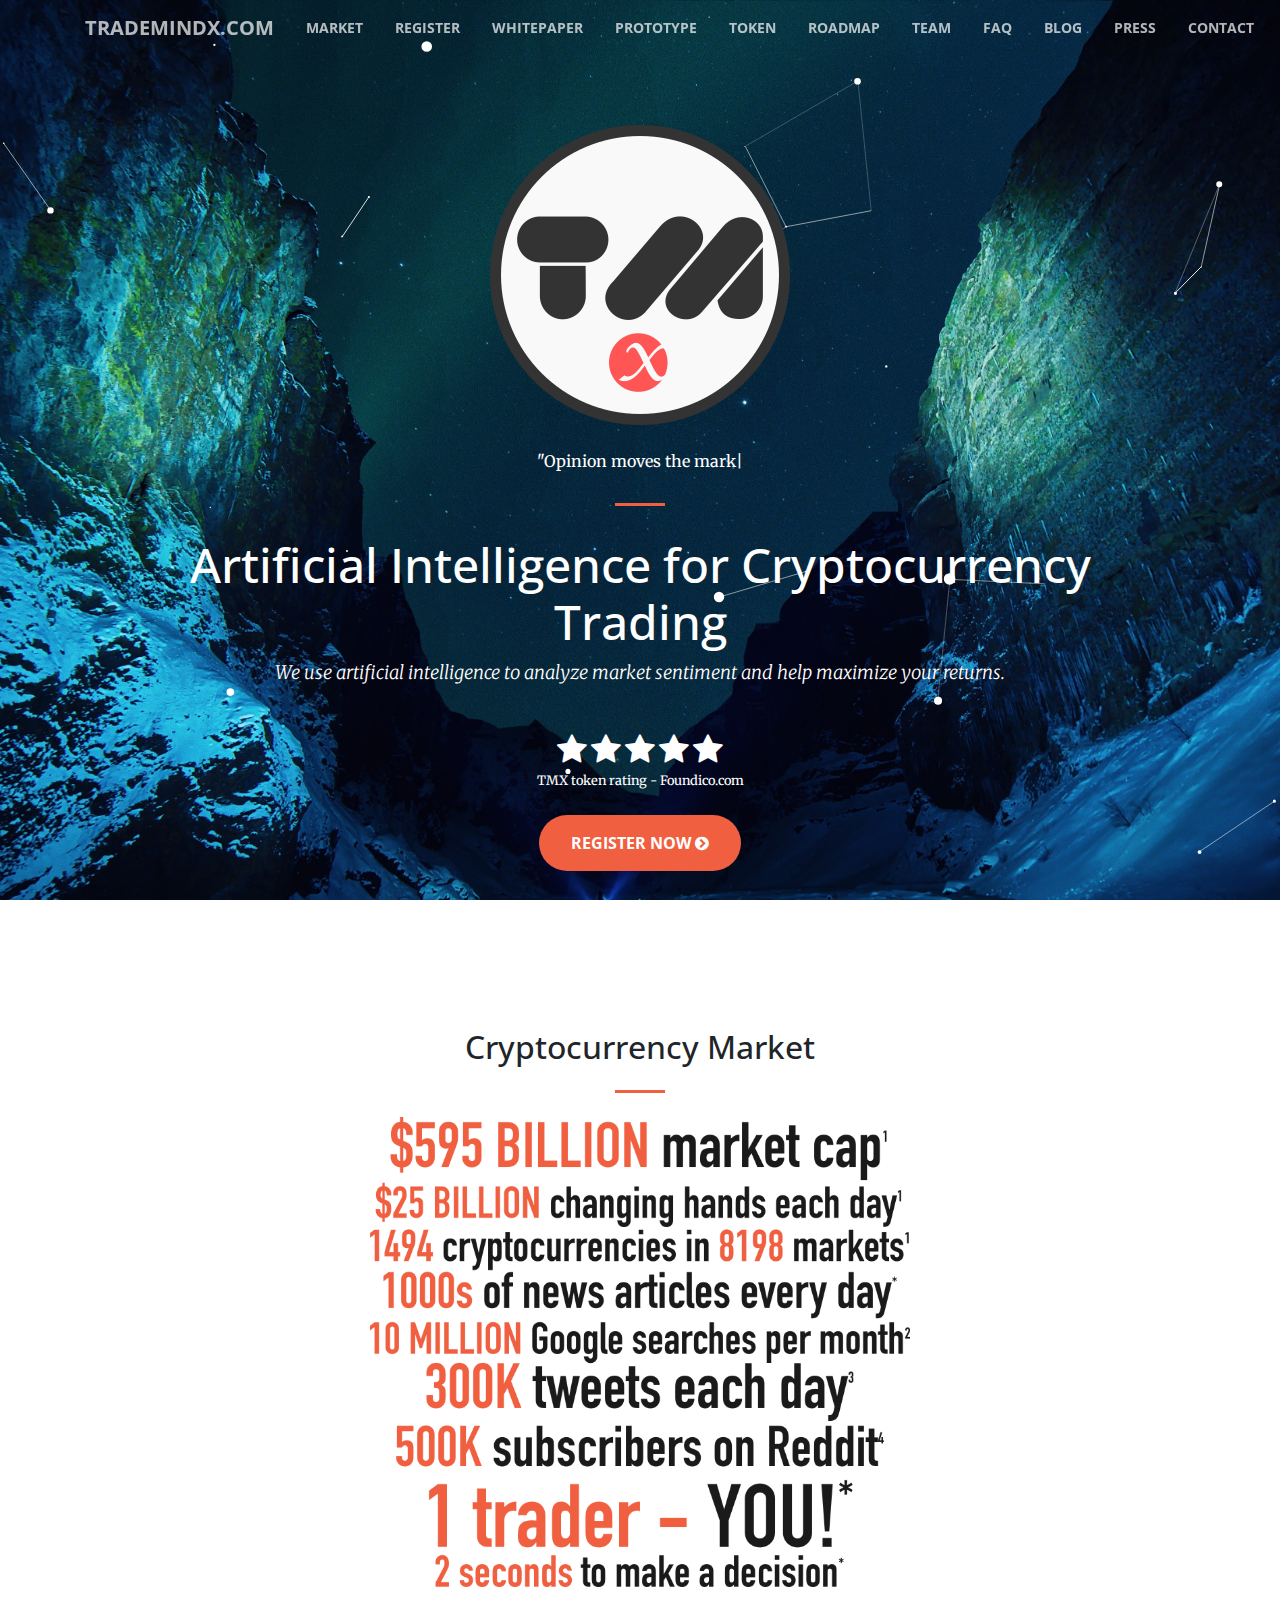
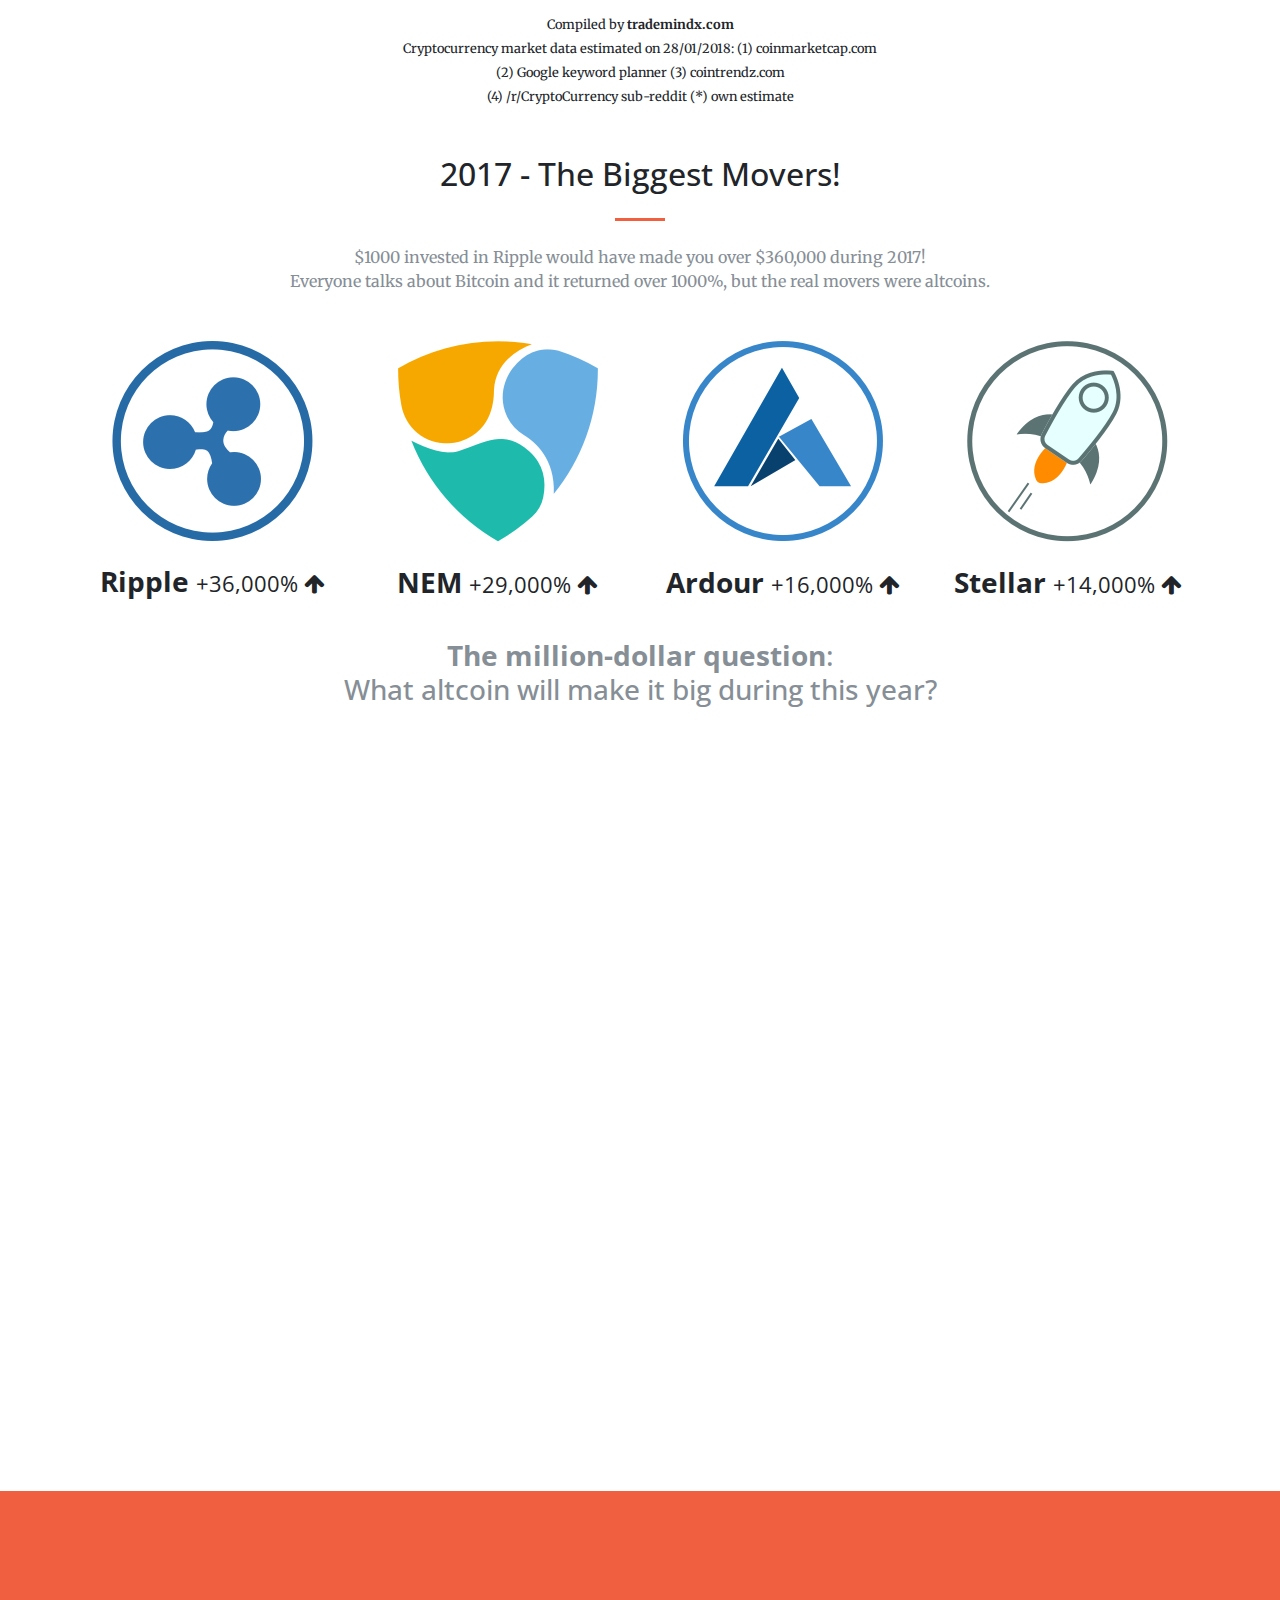
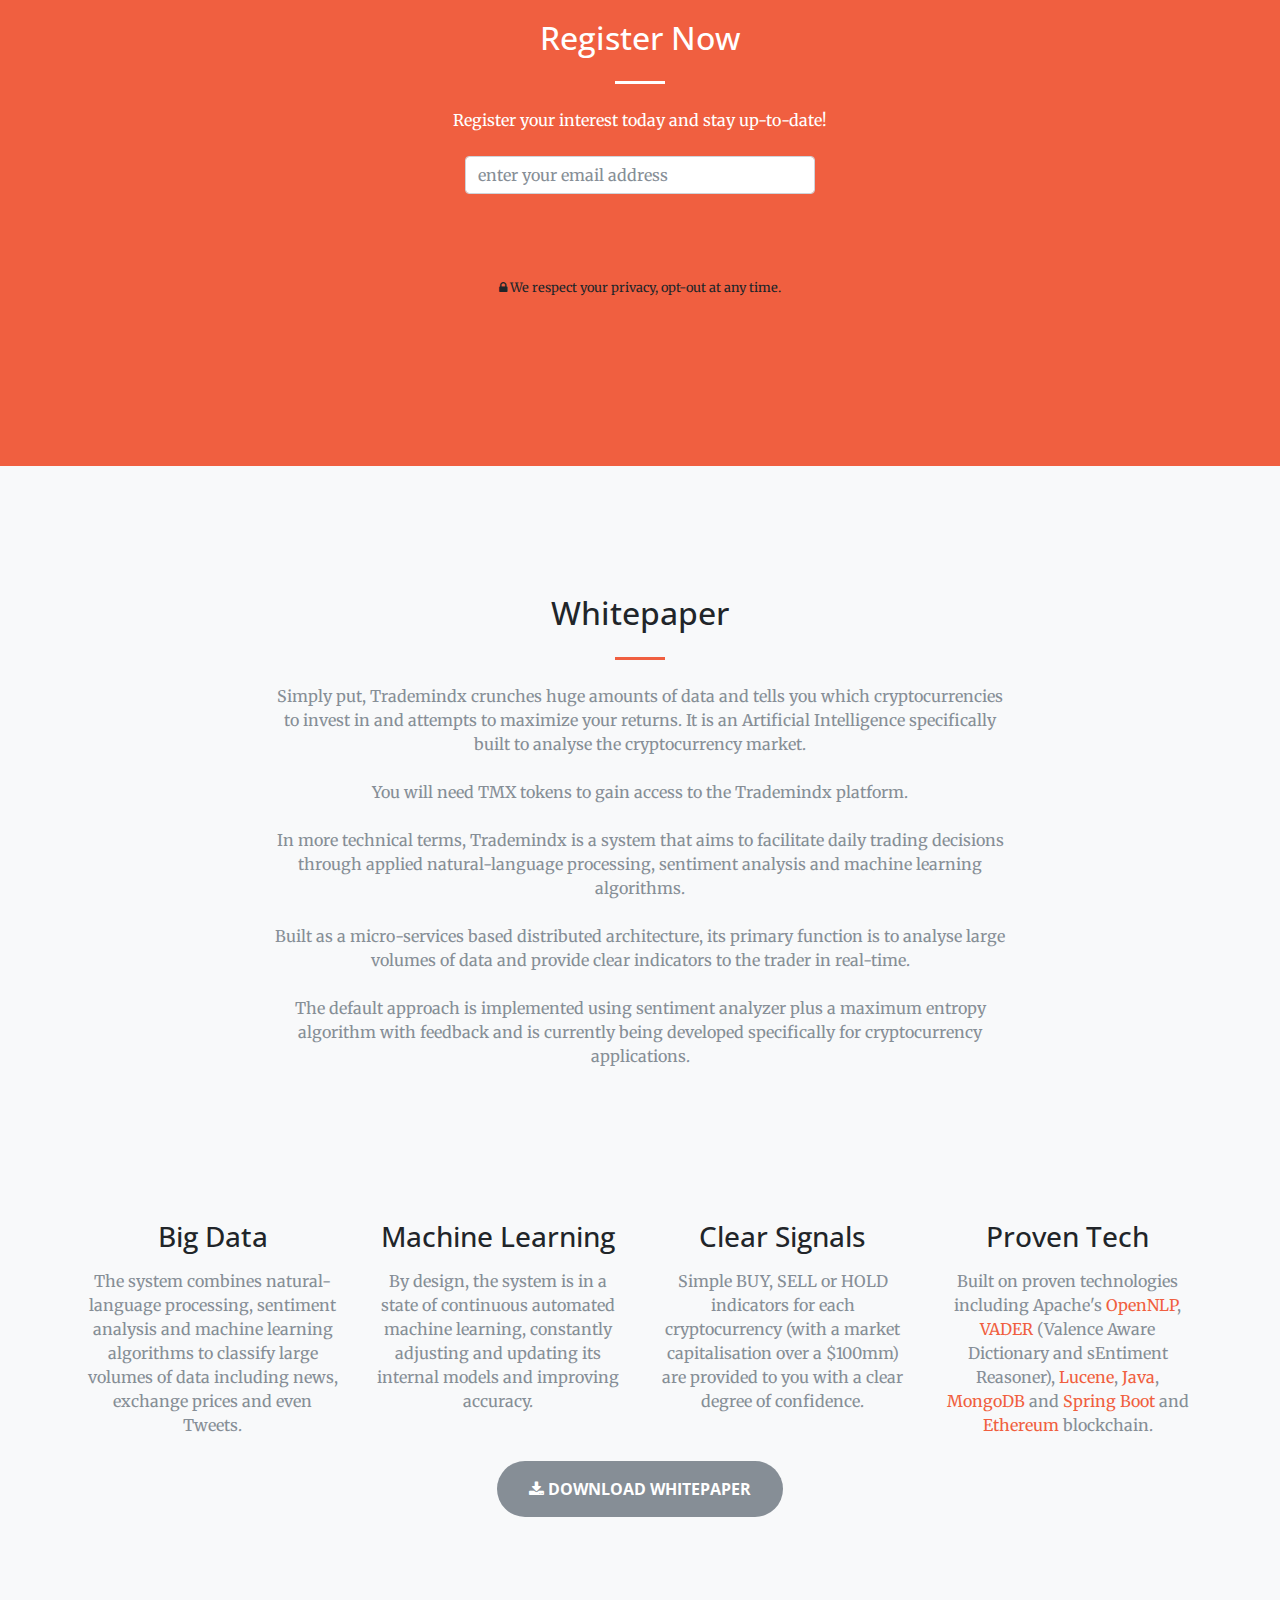
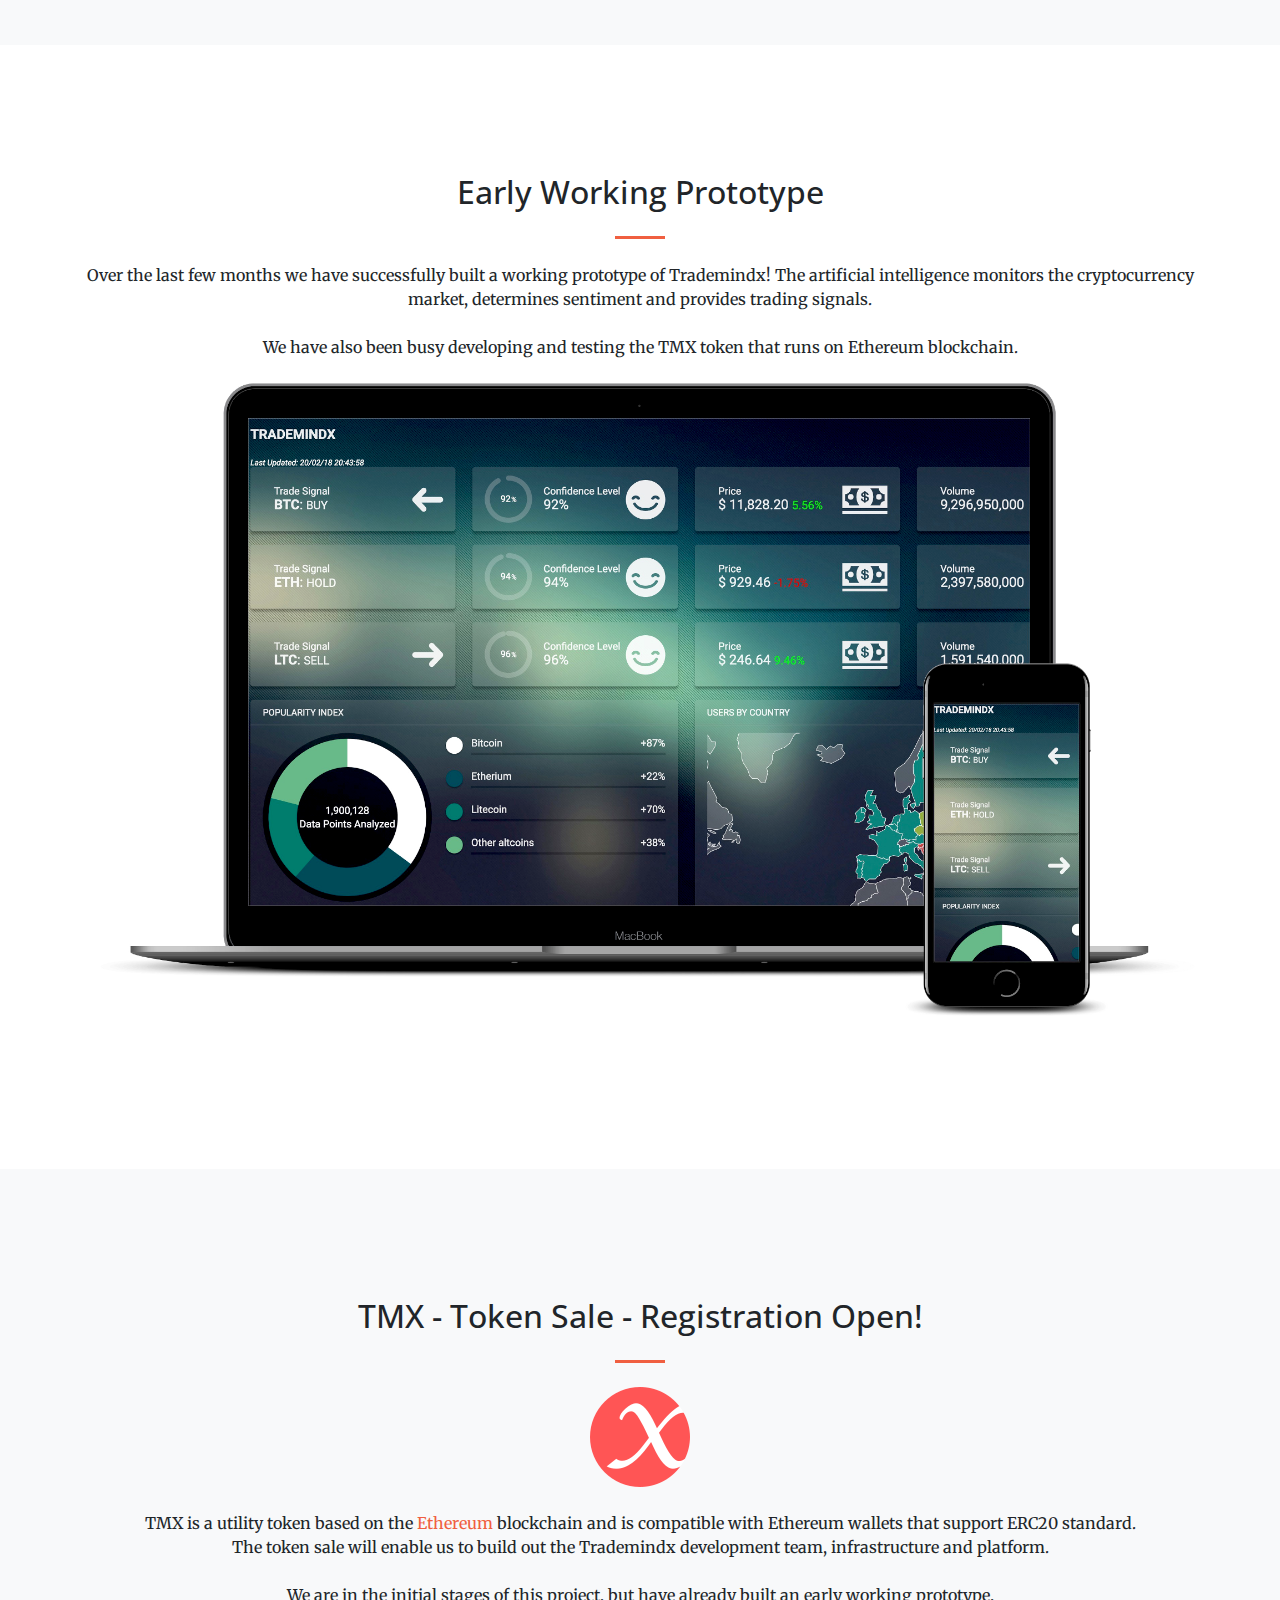
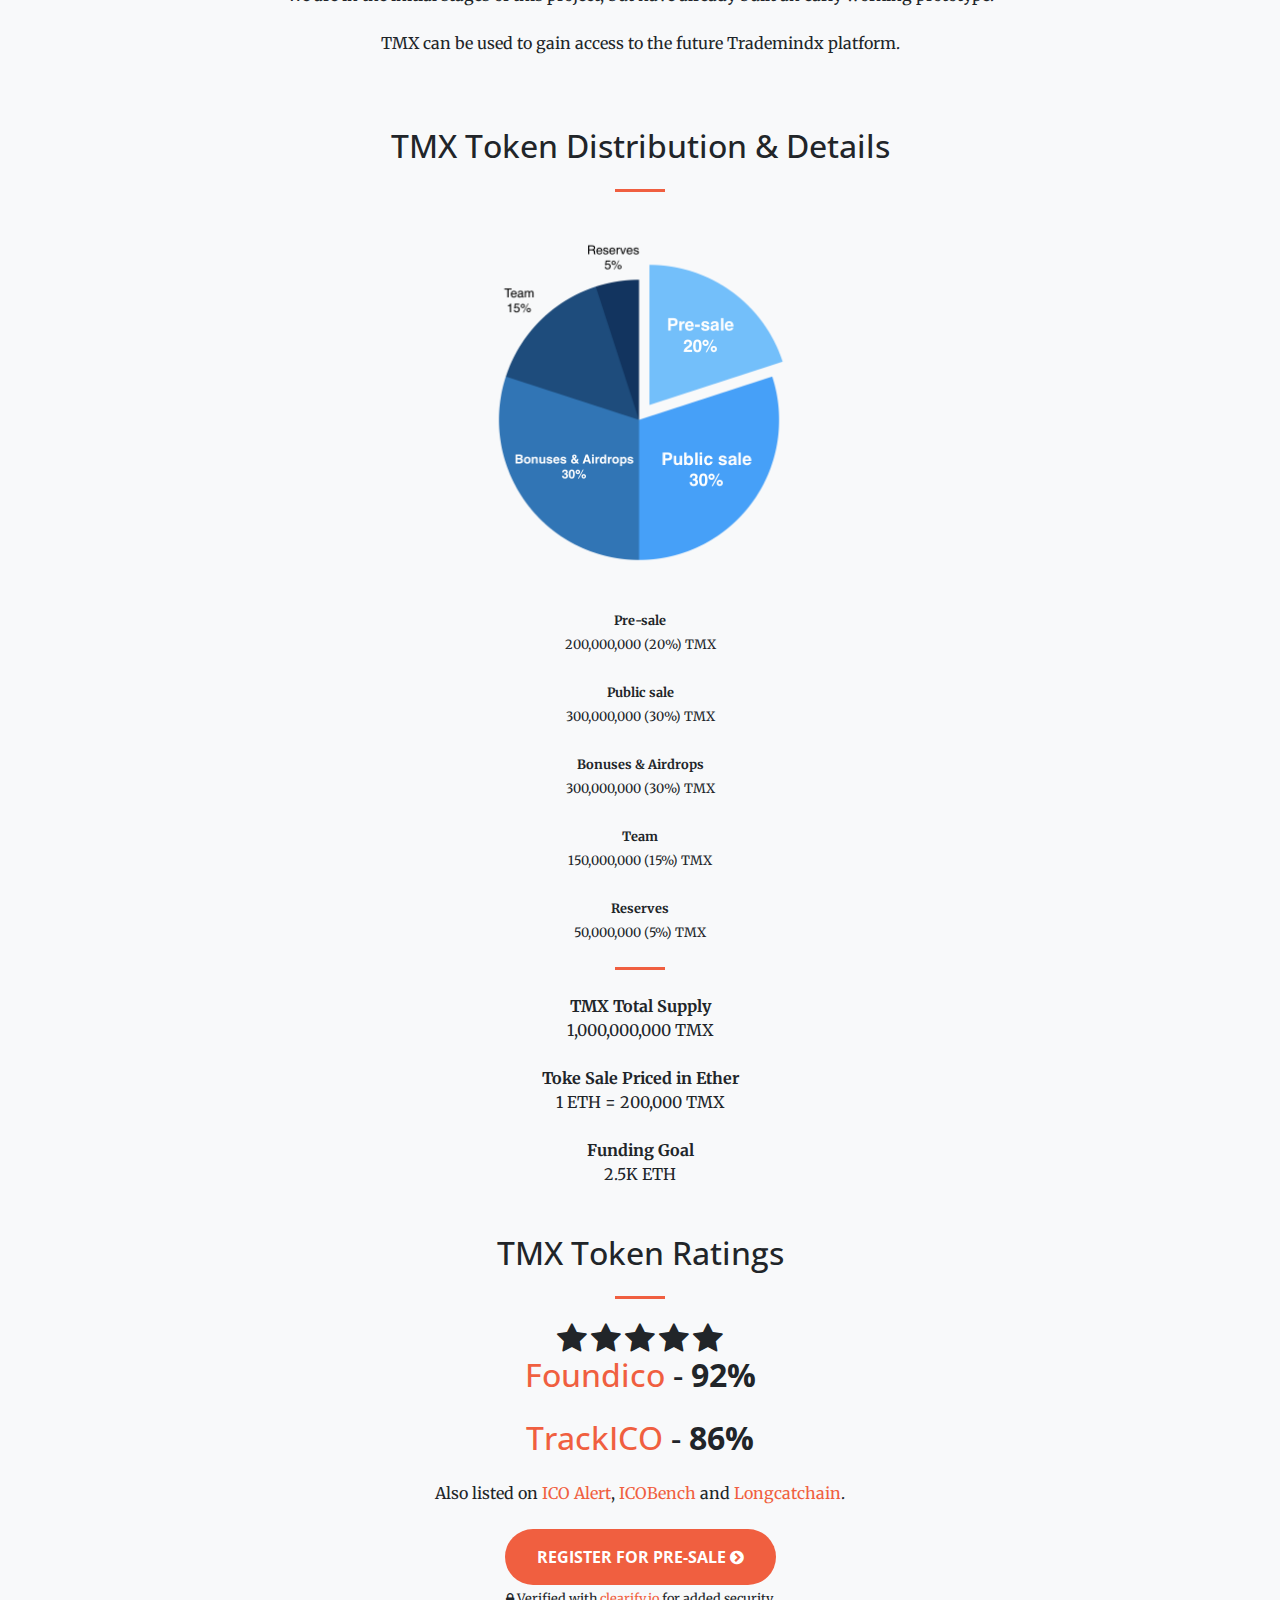
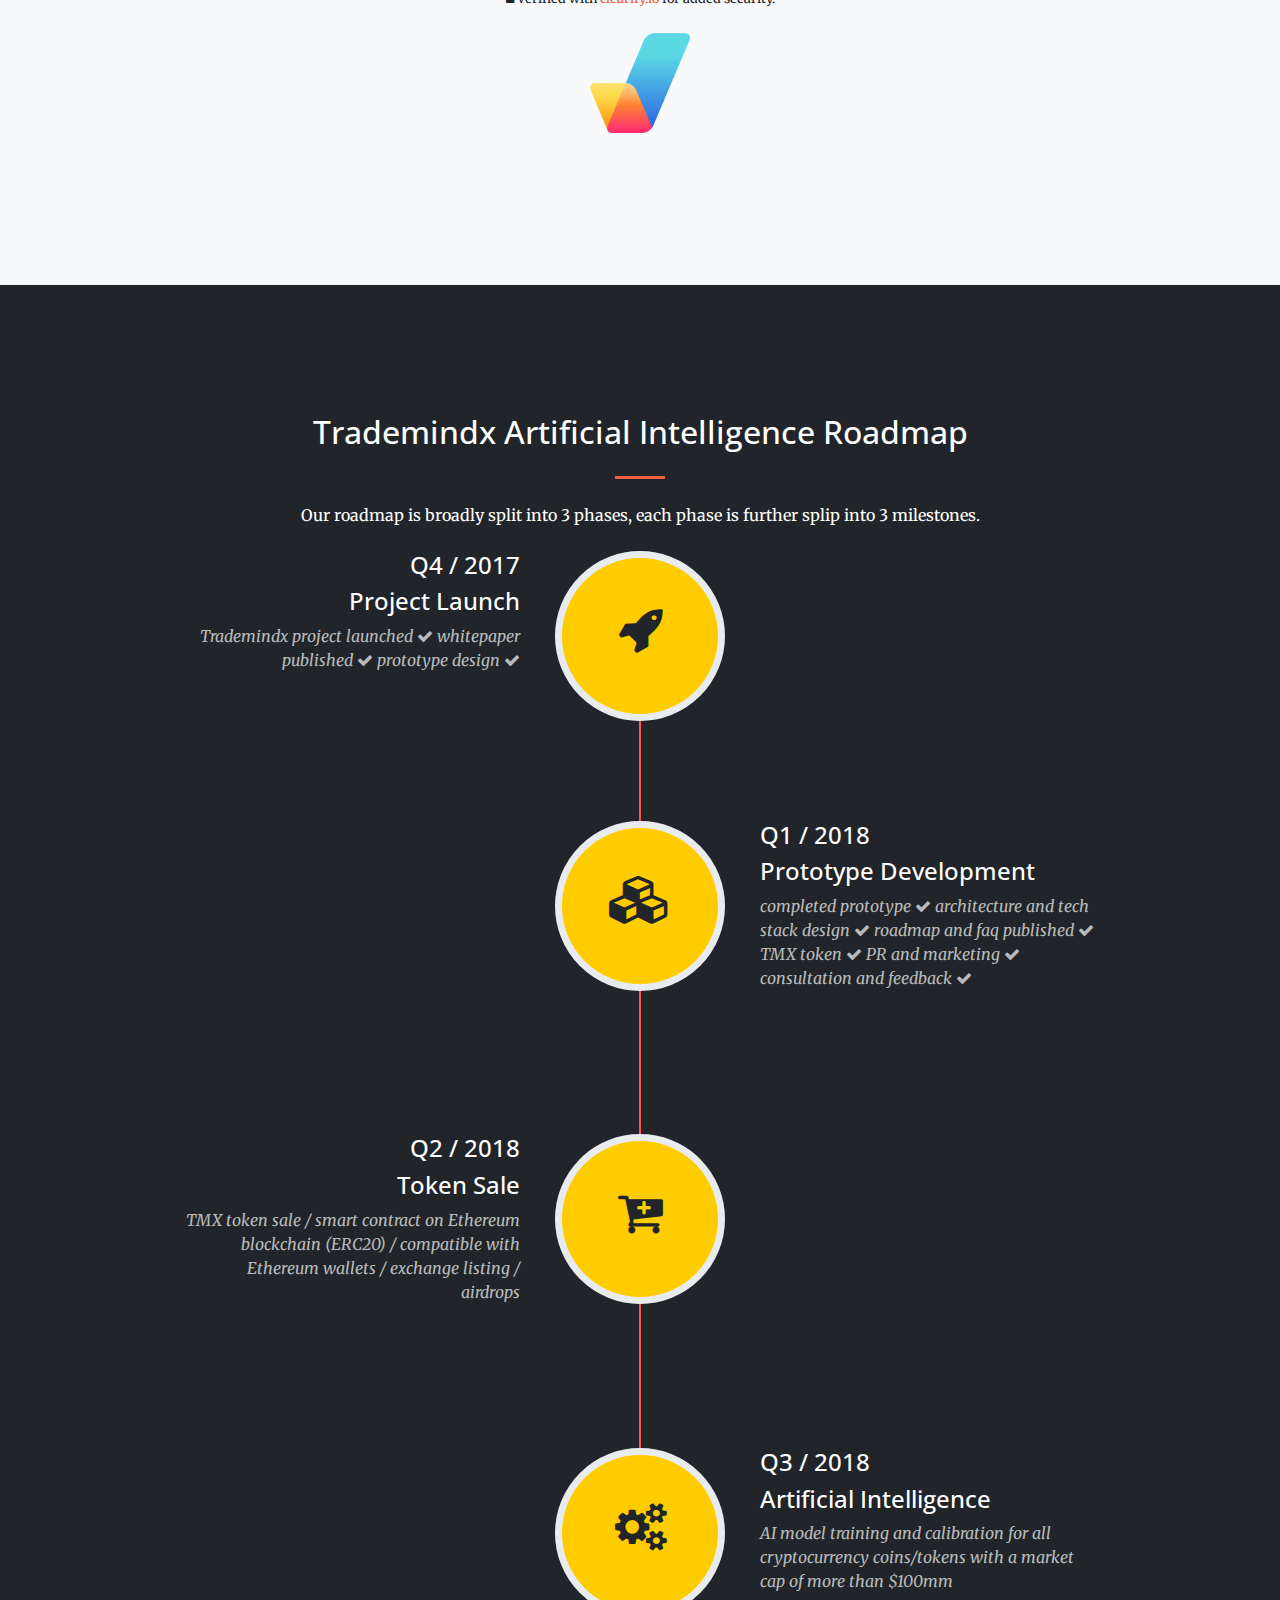
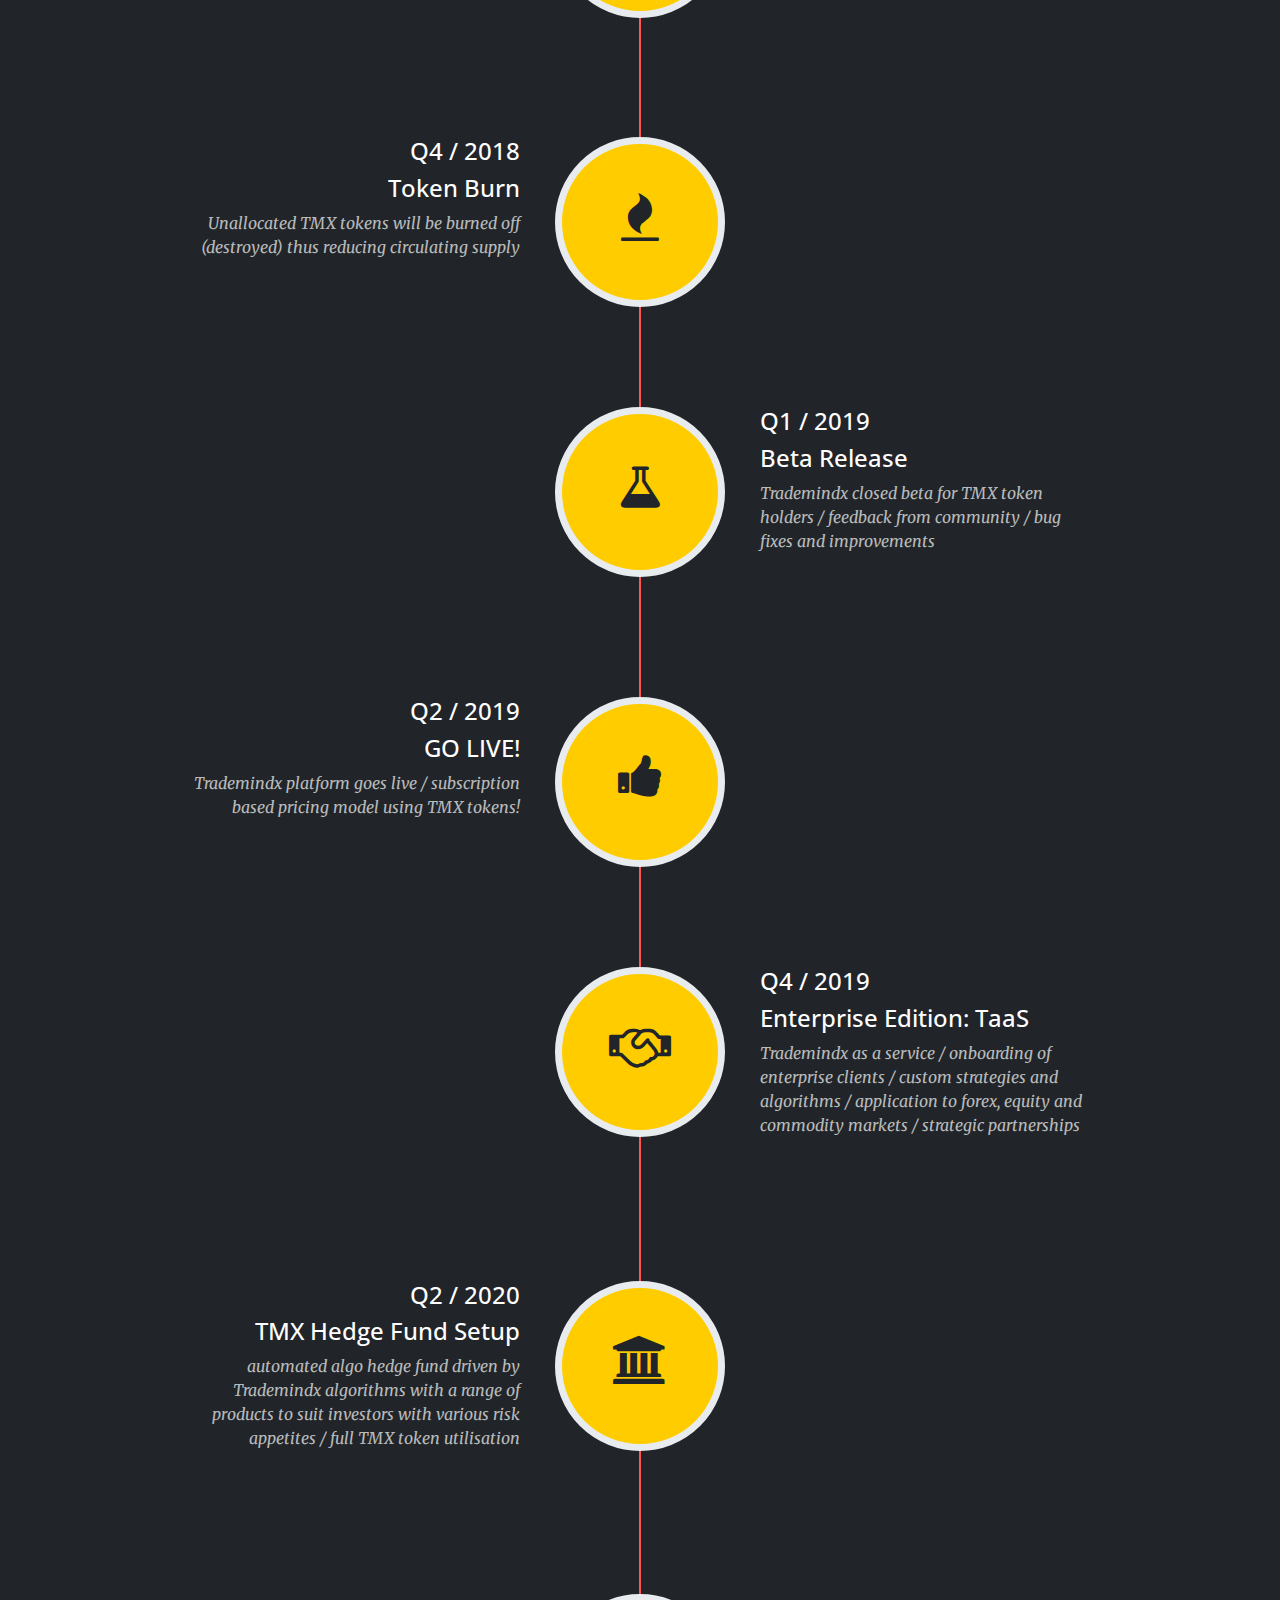
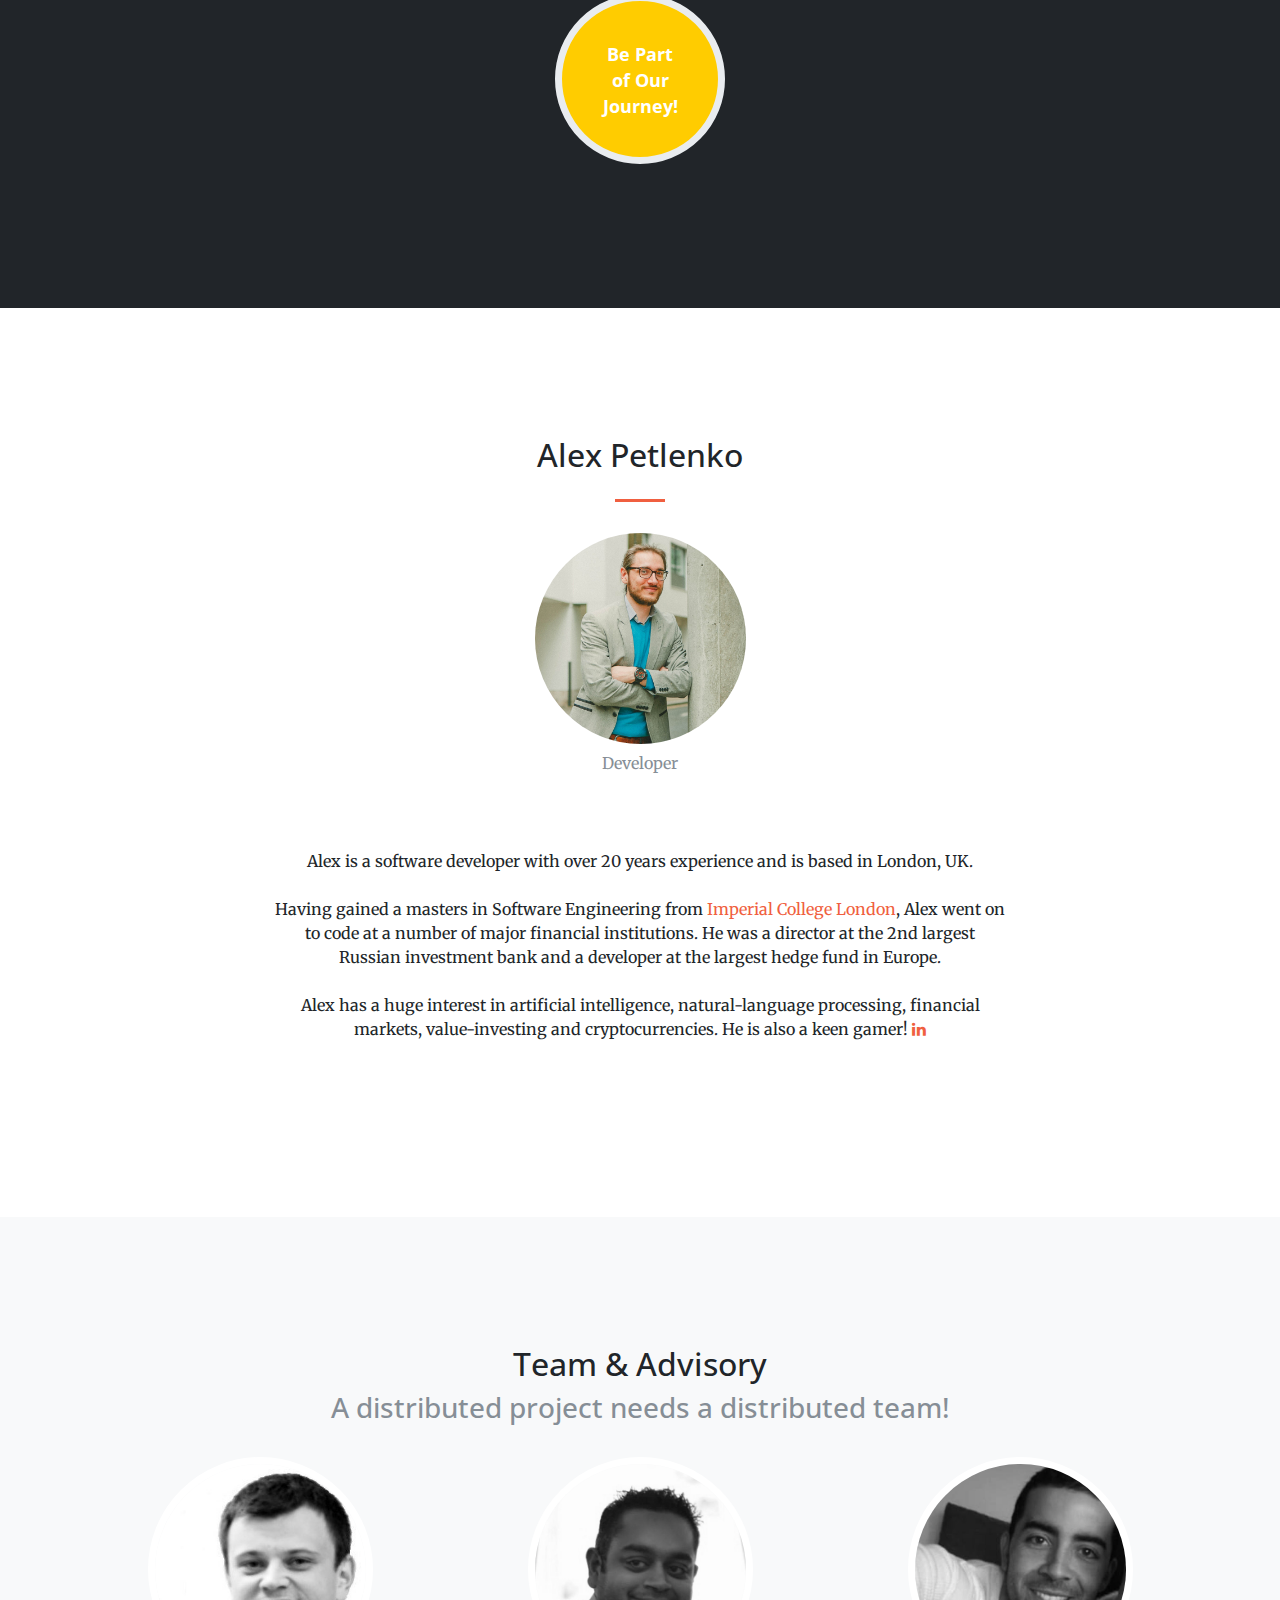
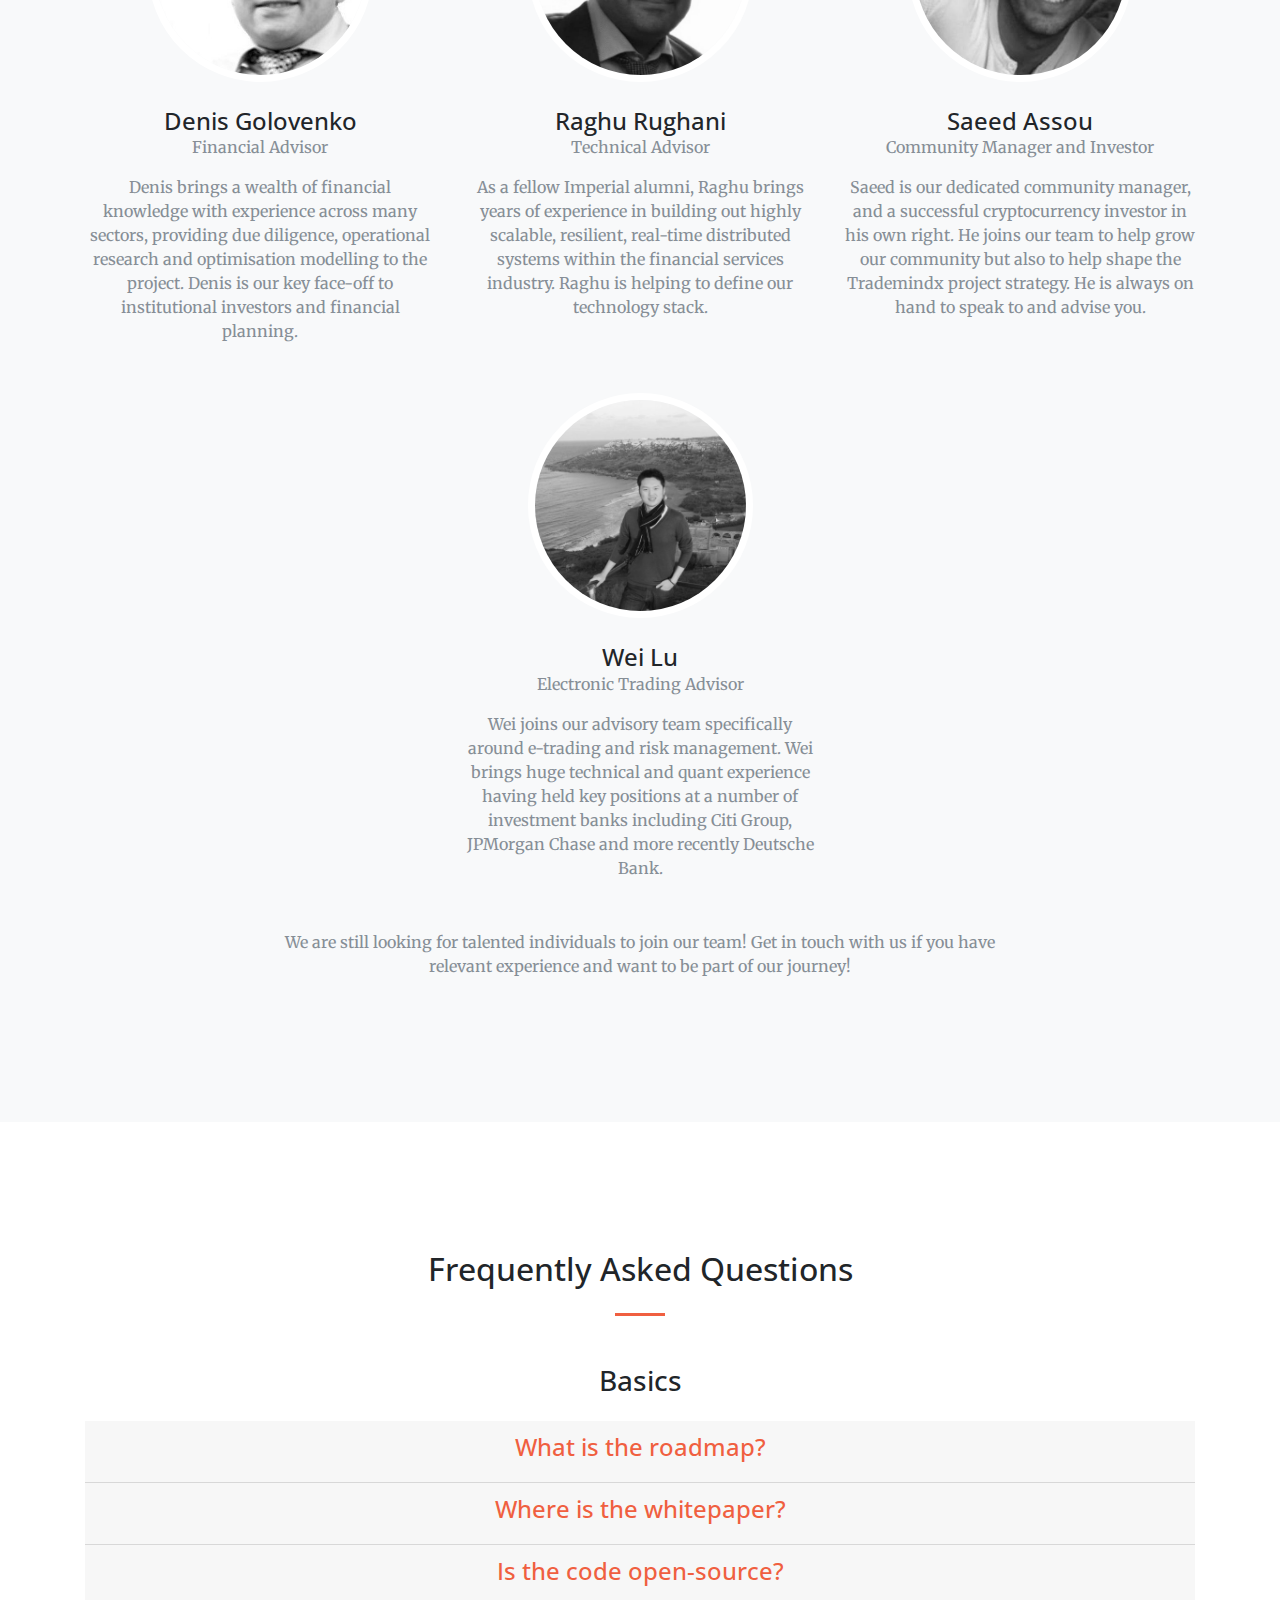
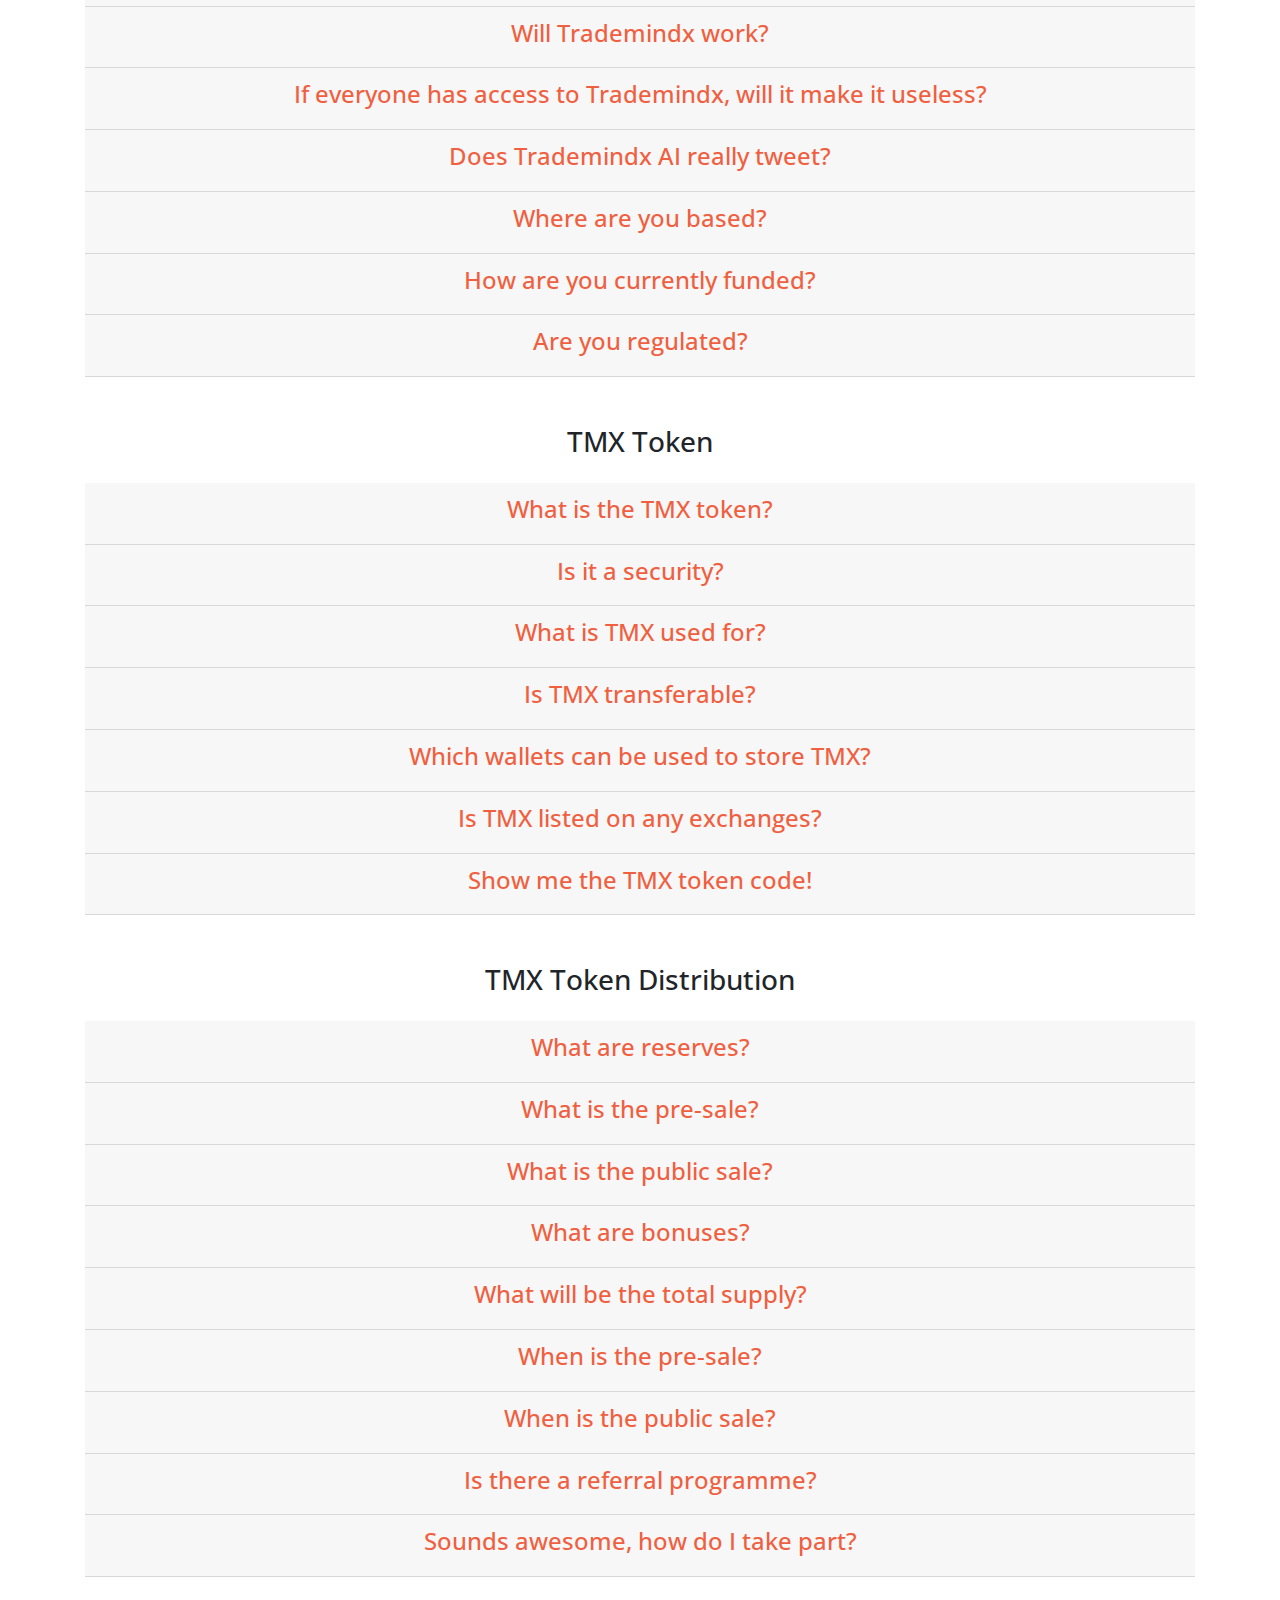
==== index.html @ 3393287b "realign team" ====
<!DOCTYPE html>
<html lang="en">
    <head>
        <meta charset="utf-8">
        <meta name="viewport" content="width=device-width, initial-scale=1, shrink-to-fit=no">
        <meta name="description" content="Get the edge in cryptocurrency trading! We use artificial intelligence to analyze market sentiment and help maximize your returns.">
        <meta name="author" content="trademindx.com">

        <!-- Twitter Card data -->
        <meta name="twitter:card" content="summary">
        <meta name="twitter:site" content="@trademindx">
        <meta name="twitter:title" content="Trademindx - Artificial Intelligence for Cryptocurrency Trading">
        <meta name="twitter:description" content="Get the edge in cryptocurrency trading! We use artificial intelligence to analyze market sentiment and help maximize your returns.">
        <meta name="twitter:creator" content="@trademindx">
        <meta name="twitter:image" content="https://trademindx.com/img/trademindx-logo-on-bg.png">

        <!-- OG tags -->
        <meta property="og:title" content="Trademindx - Artificial Intelligence for Cryptocurrency Trading" />
        <meta property="og:description" content="Get the edge in cryptocurrency trading! We use artificial intelligence to analyze market sentiment and help maximize your returns." />
        <meta property="og:url" content="https://trademindx.com" />
        <meta property="og:type" content="website" />
        <meta property="og:site_name" content="Trademindx"/>
        <meta property="og:image" content="https://trademindx.com/img/trademindx-logo-on-bg.png" />

        <title>Trademindx - Artificial Intelligence for Cryptocurrency Trading</title>

        <link rel="canonical" href="https://trademindx.com/">

        <!-- Bootstrap core CSS -->
        <link href="vendor/bootstrap/css/bootstrap.min.css" rel="stylesheet">

        <!-- Custom fonts for this template -->
        <link href="vendor/font-awesome/css/font-awesome.min.css" rel="stylesheet" type="text/css">
        <link href='https://fonts.googleapis.com/css?family=Open+Sans:300italic,400italic,600italic,700italic,800italic,400,300,600,700,800'
              rel='stylesheet' type='text/css'>
        <link href='https://fonts.googleapis.com/css?family=Merriweather:400,300,300italic,400italic,700,700italic,900,900italic'
              rel='stylesheet' type='text/css'>

        <!-- Plugin CSS -->
        <link href="vendor/magnific-popup/magnific-popup.css" rel="stylesheet">

        <!-- creative styles for this template -->
        <link href="css/creative.min.css" rel="stylesheet">

        <!-- custom styles -->
        <link href="css/custom.min.css" rel="stylesheet">

        <!-- icons -->
        <link rel="apple-touch-icon" sizes="57x57" href="img/ico/apple-icon-57x57.png">
        <link rel="apple-touch-icon" sizes="60x60" href="img/ico/apple-icon-60x60.png">
        <link rel="apple-touch-icon" sizes="72x72" href="img/ico/apple-icon-72x72.png">
        <link rel="apple-touch-icon" sizes="76x76" href="img/ico/apple-icon-76x76.png">
        <link rel="apple-touch-icon" sizes="114x114" href="img/ico/apple-icon-114x114.png">
        <link rel="apple-touch-icon" sizes="120x120" href="img/ico/apple-icon-120x120.png">
        <link rel="apple-touch-icon" sizes="144x144" href="img/ico/apple-icon-144x144.png">
        <link rel="apple-touch-icon" sizes="152x152" href="img/ico/apple-icon-152x152.png">
        <link rel="apple-touch-icon" sizes="180x180" href="img/ico/apple-icon-180x180.png">
        <link rel="icon" type="image/png" sizes="192x192"  href="/android-icon-192x192.png">
        <link rel="icon" type="image/png" sizes="32x32" href="img/ico/favicon-32x32.png">
        <link rel="icon" type="image/png" sizes="96x96" href="img/ico/favicon-96x96.png">
        <link rel="icon" type="image/png" sizes="16x16" href="img/ico/favicon-16x16.png">
        <link rel="manifest" href="img/ico/manifest.json">
        <meta name="msapplication-TileColor" content="#ffffff">
        <meta name="msapplication-TileImage" content="img/ico/ms-icon-144x144.png">
        <meta name="theme-color" content="#ffffff">

        <!-- Global site tag (gtag.js) - Google Analytics -->
        <script async src="https://www.googletagmanager.com/gtag/js?id=UA-112080053-1"></script>
        <script>
        window.dataLayer = window.dataLayer || [];
        function gtag(){dataLayer.push(arguments);}
        gtag('js', new Date());
        gtag('config', 'UA-112080053-1');
        </script>
    </head>

    <body id="page-top">

        <!-- Navigation -->
        <nav class="navbar navbar-expand-lg navbar-light fixed-top" id="mainNav">
            <div class="container">
                <a class="navbar-brand js-scroll-trigger" href="#page-top">trademindx.com</a>
                <button class="navbar-toggler navbar-toggler-right" type="button" data-toggle="collapse"
                        data-target="#navbarResponsive" aria-controls="navbarResponsive" aria-expanded="false"
                        aria-label="Toggle navigation">
                    <span class="navbar-toggler-icon"></span>
                </button>
                <div class="collapse navbar-collapse" id="navbarResponsive">
                    <ul class="navbar-nav ml-auto">
                        <li class="nav-item">
                            <a class="nav-link js-scroll-trigger" href="#opportunity">Market</a>
                        </li>
                        <li class="nav-item">
                            <a class="nav-link js-scroll-trigger" href="#register">Register</a>
                        </li>
                        <li class="nav-item">
                            <a class="nav-link js-scroll-trigger" href="#whitepaper">Whitepaper</a>
                        </li>
                        <li class="nav-item">
                            <a class="nav-link js-scroll-trigger" href="#prototype">Prototype</a>
                        </li>
                        <li class="nav-item">
                            <a class="nav-link js-scroll-trigger" href="#token">Token</a>
                        </li>
                        <li class="nav-item">
                            <a class="nav-link js-scroll-trigger" href="#roadmap">Roadmap</a>
                        </li>
                        <li class="nav-item">
                            <a class="nav-link js-scroll-trigger" href="#founder">Team</a>
                        </li>
                        <li class="nav-item">
                            <a class="nav-link js-scroll-trigger" href="#faq">FAQ</a>
                        </li>
                        <li class="nav-item">
                            <a class="nav-link js-scroll-trigger" href="https://trademindx.com/blog/">Blog</a>
                        </li>
                        <li class="nav-item">
                            <a class="nav-link js-scroll-trigger" href="#presskit">Press</a>
                        </li>
                        <li class="nav-item">
                            <a class="nav-link js-scroll-trigger" href="#contact">Contact</a>
                        </li>
                    </ul>
                </div>
            </div>
        </nav>

        <header class="masthead text-center text-white d-flex">
            <div class="container my-auto">
                <div class="row">
                    <div class="col-lg-10 mx-auto">
                        <br /><br /><br /><br />
                        <img id="logo" class="img-fluid" src="img/logo.png" alt="Trademindx - Artificial Intelligence for Cryptocurrency Trading">
                        <br /><br />
                        <div id="typed-strings">
                            <p>"Opinion moves the market"</p>
                            <p>"Can Artificial Intelligence sense opinion?"</p>
                            <p>"Can AI predict the market before it moves?" - Trademindx</p>
                        </div>
                        <span id="typed"></span>
                        <hr>
                        <h1>Artificial Intelligence for Cryptocurrency Trading</h1>
                        <p class="mb-5"><i>We use artificial intelligence to analyze market sentiment and help maximize your returns.</i></p>
                        <i class="fa fa-star fa-2x"></i>
                        <i class="fa fa-star fa-2x"></i>
                        <i class="fa fa-star fa-2x"></i>
                        <i class="fa fa-star fa-2x"></i>
                        <i class="fa fa-star fa-2x"></i>
                        <br />
                        <small class="mb-4">TMX token rating - Foundico.com</small>
                    </div>
                    <div class="col-lg-8 mx-auto">

                        <br />
                        <a class="headercanvasbutton registerlink btn btn-primary btn-xl js-scroll-trigger" href="register">Register Now <i class="fa fa-chevron-circle-right"></i></a>
                    </div>
                </div>
            </div>
        </header>

        <section id="opportunity">
            <div class="container">
                <div class="row">
                    <div class="col-lg-12 text-center">
                        <h2 class="section-heading">Cryptocurrency Market</h2>
                        <hr class="my-4">
                    </div>
                </div>
            </div>
            <div class="container">
                <div class="row">
                    <div class="col-lg-6 col-md-6 mx-auto text-center">
                        <img class="img-fluid" src="img/cryptocurrency-market.png" alt="cryptocurrency market at a glance">
                        <br /><br />
                        <p class="mb-4"><small>Compiled by <strong>trademindx.com</strong><br />Cryptocurrency market data estimated on 28/01/2018: (1) coinmarketcap.com<br />(2) Google keyword planner (3) cointrendz.com<br />(4) /r/CryptoCurrency sub-reddit (*) own estimate
                        </small></p>
                    </div>
                </div>
            </div>
            <br />
            <div class="container">
                <div class="row">
                    <div class="col-lg-12 text-center">
                        <h2 class="section-heading">2017 - The Biggest Movers!</h2>
                        <hr class="my-4">
                        <p class="text-muted mb-0">$1000 invested in Ripple would have made you over $360,000 during 2017!<br />Everyone talks about Bitcoin and it returned over 1000%, but the real movers were altcoins.<br /></p>
                    </div>
                </div>
            </div>
            <div class="container">
                <div class="row">
                    <div class="col-lg-3 col-md-6 text-center">
                        <div class="service-box mt-5 mx-auto">
                            <img class="img-fluid" src="img/cryptocurrencies/XRP.png" alt="XRP"><br/><br/>
                            <h3 class="mb-3"><strong>Ripple</strong> <small>+36,000% <i class="fa fa-arrow-up fa"></i></small></h3>
                        </div>
                    </div>
                    <div class="col-lg-3 col-md-6 text-center">
                        <div class="service-box mt-5 mx-auto">
                            <img class="img-fluid" src="img/cryptocurrencies/XEM.png" alt="XEM"><br/><br/>
                            <h3 class="mb-3"><strong>NEM</strong> <small>+29,000% <i class="fa fa-arrow-up fa"></i></small></h3>
                            <p class="text-muted mb-0"></p>
                        </div>
                    </div>
                    <div class="col-lg-3 col-md-6 text-center">
                        <div class="service-box mt-5 mx-auto">
                            <img class="img-fluid" src="img/cryptocurrencies/ARDR.png" alt="ARDR"><br/><br/>
                            <h3 class="mb-3"><strong>Ardour</strong> <small>+16,000% <i class="fa fa-arrow-up fa"></i></small></h3>
                            <p class="text-muted mb-0"></p>
                        </div>
                    </div>
                    <div class="col-lg-3 col-md-6 text-center">
                        <div class="service-box mt-5 mx-auto">
                            <img class="img-fluid" src="img/cryptocurrencies/XLM.png" alt="XLM"><br/><br/>

                            <h3 class="mb-3"><strong>Stellar</strong> <small>+14,000% <i class="fa fa-arrow-up fa"></i></small></h3>
                            <p class="text-muted mb-0"></p>
                        </div>
                    </div>
                </div>
            </div>
            <br />
            <div class="container">
                <div class="row">
                    <div class="col-lg-12 text-center">
                        <h3 class="section-heading text-muted"><strong>The million-dollar question</strong>:<br />What altcoin will make it big during this year?</h3>
                    </div>
                </div>
            </div>
            <br />
            <div class="container">
                <div class="row">
                    <div class="col-lg-12 text-center">
                        <div class="embed-responsive embed-responsive-16by9">
                            <iframe class="embed-responsive-item"width="560" height="315" src="https://www.youtube.com/embed/26fzjMIFuSg?rel=0" frameborder="0" allow="autoplay; encrypted-media" allowfullscreen></iframe>
                        </div>
                    </div>
                </div>
            </div>

        </section>

        <section class="bg-primary" id="register">
            <div class="container">
                <div class="row">
                    <div class="col-lg-8 mx-auto text-center">
                        <h2 class="section-heading text-white">Register Now</h2>
                        <hr class="light my-4">
                        <p class="mb-4 text-white">Register your interest today and stay up-to-date!</p>

                        <form action="https://learn-to-code-london.us11.list-manage.com/subscribe/post?u=9ee69d3bedd6468db2165ef11&amp;id=be3ba02eba"
                              method="post" id="mc-embedded-subscribe-form" name="mc-embedded-subscribe-form" class="validate" novalidate>
                            <div class="row">
                                <div class="col-lg-6 mx-auto text-center form-group">
                                    <input type="email" value="" name="EMAIL" class="form-control input-lg" id="mce-EMAIL"
                                           placeholder="enter your email address" required>
                                    <div style="position: absolute; left: -5000px;" aria-hidden="true">
                                        <input type="text" name="UUID" tabindex="-1" value="" id="mce-UUID">
                                    </div>
                                    <div style="position: absolute; left: -5000px;" aria-hidden="true">
                                        <input type="text" name="REF" tabindex="-1" value="" id="mce-REF">
                                    </div>
                                    <div style="position: absolute; left: -5000px;" aria-hidden="true">
                                        <input type="text" name="b_9ee69d3bedd6468db2165ef11_be3ba02eba" tabindex="-1" value="">
                                    </div>
                                    <br/>

                                    <a id="submit" class="btn btn-light btn-xl sr-button" href="#register">Register Your Interest Now <i class="fa fa-chevron-circle-right"></i></a>
                                    <p class="mb-4"><small><i class="fa fa-lock fa"></i> We respect your privacy, opt-out at any time.</small></p>

                                </div>
                            </div>
                        </form>
                    </div>
                </div>
            </div>
        </section>

        <section id="whitepaper" class="bg-light">
            <div class="container">
                <div class="row">
                    <div class="col-lg-12 text-center">
                        <h2 class="section-heading">Whitepaper</h2>
                        <hr class="my-4">
                    </div>
                </div>
            </div>
            <div class="container">
                <div class="row">
                    <div class="col-lg-8 mx-auto text-center">
                        <p class="text-muted mb-4">Simply put, Trademindx crunches huge amounts of data and tells you which cryptocurrencies to invest in and attempts to maximize your returns.  It is an Artificial Intelligence specifically built to analyse the cryptocurrency market.
                            <br /><br />You will need TMX tokens to gain access to the Trademindx platform.
                            <br/><br/>In more technical terms, Trademindx is a system that aims to facilitate daily trading
                            decisions
                            through applied natural-language processing, sentiment analysis and machine learning
                            algorithms.<br/><br/>
                            Built as a micro-services based distributed architecture, its primary function is to analyse
                            large volumes of data and provide clear indicators to the trader in real-time.<br/><br/>The
                            default approach is implemented using sentiment analyzer plus a maximum entropy algorithm with feedback and is
                            currently
                            being developed specifically for cryptocurrency applications.
                        </p>
                    </div>
                </div>
            </div>
            <!--<div class="container">
                <div class="row">
                    <div class="col-lg-12 text-center">
                        <h2 class="section-heading">Trading Signals at Your Fingertips</h2>
                        <hr class="my-4">
                    </div>
                </div>
            </div>-->
            <div class="container">
                <div class="row">
                    <div class="col-lg-3 col-md-6 text-center">
                        <div class="service-box mt-5 mx-auto">
                            <i class="fa fa-4x fa-newspaper-o text-primary mb-3 sr-icons"></i>
                            <h3 class="mb-3">Big Data</h3>
                            <p class="text-muted mb-0">The system combines natural-language processing, sentiment
                                analysis
                                and machine learning algorithms to classify large volumes of data including news,
                                exchange
                                prices and even Tweets.</p>
                        </div>
                    </div>
                    <div class="col-lg-3 col-md-6 text-center">
                        <div class="service-box mt-5 mx-auto">
                            <i class="fa fa-4x fa-cogs text-primary mb-3 sr-icons"></i>
                            <h3 class="mb-3">Machine Learning</h3>
                            <p class="text-muted mb-0">By design, the system is in a state of continuous automated
                                machine
                                learning, constantly adjusting and updating its internal models and improving
                                accuracy.</p>
                        </div>
                    </div>
                    <div class="col-lg-3 col-md-6 text-center">
                        <div class="service-box mt-5 mx-auto">
                            <i class="fa fa-4x fa-diamond text-primary mb-3 sr-icons"></i>
                            <h3 class="mb-3">Clear Signals</h3>
                            <p class="text-muted mb-0">Simple BUY, SELL or HOLD indicators for each cryptocurrency (with
                                a
                                market capitalisation over a $100mm) are provided to you with a clear degree of
                                confidence.</p>
                        </div>
                    </div>
                    <div class="col-lg-3 col-md-6 text-center">
                        <div class="service-box mt-5 mx-auto">
                            <i class="fa fa-4x fa-cubes text-primary mb-3 sr-icons"></i>
                            <h3 class="mb-3">Proven Tech</h3>
                            <p class="text-muted mb-0">Built on proven technologies including Apache's <a
                                    href="https://opennlp.apache.org/" target="_blank">OpenNLP</a>, <a
                                    href="https://github.com/cjhutto/vaderSentiment" target="_blank">VADER</a> (Valence
                                Aware Dictionary and sEntiment Reasoner), <a href="https://lucene.apache.org/"
                                                                             target="_blank">Lucene</a>, <a
                                        href="https://www.java.com/en/" target="_blank">Java</a>, <a
                                        href="https://www.mongodb.com/" target="_blank">MongoDB</a> and <a
                                        href="https://projects.spring.io/spring-boot/" target="_blank">Spring Boot</a> and  <a href="https://www.ethereum.org/"
                                                                                                                               target="_blank">Ethereum</a> blockchain.
                            </p>
                        </div>
                    </div>
                </div>
            </div>
            <div class="container">
                <div class="row">
                    <div class="col-lg-8 mx-auto text-center">
                        <br />
                        <a class="btn btn-secondary btn-xl js-scroll-trigger"
                           href="https://dl.dropboxusercontent.com/s/mi5aj49b3thqd5z/trademindx_whitepaper.pdf"
                           target="_blank"><i class="fa fa-download fa"></i> Download Whitepaper</a>
                    </div>
                </div>
            </div>
        </section>

        <section class=" prototype" id="prototype">
            <div class="container text-center">
                <h2 class="mb-4">Early Working Prototype</h2>
                <hr class="my-4">

                <p class="mb-4">Over the last few months we have successfully built a working prototype of Trademindx! The artificial intelligence monitors the cryptocurrency market, determines sentiment and provides trading signals.</p>

                <p class="mb-4">We have also been busy developing and testing the TMX token that runs on Ethereum blockchain.</p>

                <img class="img-fluid" src="img/trademindx-prototype.png" alt="Trademindx Prototype"><br/><br/>
            </div>
        </section>

        <section id="token" class="bg-light">
            <div class="container text-center">
                <h2 class="mb-4">TMX - Token Sale - Registration Open!</h2>
                <hr class="my-4">
                <img class="img-fluid" src="img/tmx-token.png" alt="TMX token"><br/><br/>

                <p class="mb-4">TMX is a utility token based on the <a href="https://www.ethereum.org/"
                                                                                    target="_blank">Ethereum</a>
                    blockchain and is compatible with
                    Ethereum wallets that support ERC20 standard.<br/> The token sale will enable us to build out the Trademindx development team, infrastructure and platform.<br/><br/>
                    We are in the initial stages of this project, but have already built an early working prototype.<br/><br/>

                    TMX can be used to gain access to the future Trademindx platform.<br /><br />
                </p>
                <br />

                <h2 class="mb-4">TMX Token Distribution & Details</h2>
                <hr class="my-4">

                <div class="row">
                    <div class="offset-lg-4 col-lg-4 text-center">
                        <img class="img-fluid" src="img/tmx-token-distribution.png"
                             alt="TMX token Distribution"><br/><br/>
                    </div>
                </div>

                <p class="mb-4"><small><strong>Pre-sale</strong><br />200,000,000 (20%) TMX</small></p>
                <p class="mb-4"><small><strong>Public sale</strong><br />300,000,000 (30%) TMX</small></p>
                <p class="mb-4"><small><strong>Bonuses & Airdrops</strong><br />300,000,000 (30%) TMX</small></p>
                <p class="mb-4"><small><strong>Team</strong><br />150,000,000 (15%) TMX</small></p>
                <p class="mb-4"><small><strong>Reserves</strong><br />50,000,000 (5%) TMX</small></p>

                <hr class="my-4">

                <p class="mb-4"><strong>TMX Total Supply</strong><br />1,000,000,000 TMX</p>
                <p class="mb-4"><strong>Toke Sale Priced in Ether</strong><br />1 ETH = 200,000 TMX</p>
                <p class="mb-4"><strong>Funding Goal</strong><br />2.5K ETH</p>
                <br />

                <h2 class="mb-4">TMX Token Ratings</h2>
                <hr class="my-4">
                <i class="fa fa-star fa-2x"></i>
                <i class="fa fa-star fa-2x"></i>
                <i class="fa fa-star fa-2x"></i>
                <i class="fa fa-star fa-2x"></i>
                <i class="fa fa-star fa-2x"></i>

                <h2 class="mb-4"><a href="https://foundico.com/ico/trademindx.html" target="_blank">Foundico</a> - <strong>92%</strong></h2>
                <h2 class="mb-4"><a href="https://www.trackico.io/ico/trademindx/" target="_blank">TrackICO</a> - <strong>86%</strong></h2>

                <p class="mb-4">Also listed on <a href="https://www.icoalert.com" target="_blank">ICO Alert</a>,
                    <a href="https://icobench.com" target="_blank">ICOBench</a> and
                    <a href="https://longcatchain.com" target="_blank">Longcatchain</a>.
                </p>

                <a class="registerlink btn btn-primary btn-xl" href="register">Register for Pre-sale <i class="fa fa-chevron-circle-right"></i></a>
                <p class="mb-4"><small><i class="fa fa-lock fa"></i> Verified with <a href="https://www.clearify.io/" target="_blank">clearify.io</a> for added security.</small></p>
                <img class="img-fluid" src="img/clearify.png" alt="Verified with clearify.io"><br/><br/>

            </div>
        </section>

        <section class="bg-dark text-white" id="roadmap">
            <div class="container text-center">
                <h2 class="mb-4">Trademindx Artificial Intelligence Roadmap</h2>
                <hr class="my-4">
                <p class="mb-4">Our roadmap is broadly split into 3 phases, each phase is further splip into 3 milestones.</p>
            </div>
            <div class="container">
                <div class="row">
                    <div class="col-lg-12">
                        <ul class="timeline">
                            <li>
                                <div class="timeline-image">
                                    <i class="iconvmiddle rounded-circle img-fluid fa fa-rocket fa-3x"></i>
                                </div>
                                <div class="timeline-panel">
                                    <div class="timeline-heading">
                                        <h4>Q4 / 2017</h4>
                                        <h4>Project Launch</h4>
                                    </div>
                                    <div class="timeline-body">
                                        <p class="text-faded mb-4"><i>Trademindx project launched <i class="fa fa-check"></i> whitepaper published <i class="fa fa-check"></i>
                                            prototype design <i class="fa fa-check"></i></i></p>
                                    </div>
                                </div>
                            </li>
                            <li class="timeline-inverted">
                                <div class="timeline-image">
                                    <i class="iconvmiddle rounded-circle img-fluid fa fa-cubes fa-3x"></i>
                                </div>
                                <div class="timeline-panel">
                                    <div class="timeline-heading">
                                        <h4>Q1 / 2018</h4>
                                        <h4>Prototype Development</h4>
                                    </div>
                                    <div class="timeline-body">
                                        <p class="text-faded mb-4"><i>completed prototype <i class="fa fa-check"></i> architecture and tech stack
                                            design <i class="fa fa-check"></i> roadmap and faq published <i class="fa fa-check"></i> TMX token <i class="fa fa-check"></i> PR and marketing <i class="fa fa-check"></i> consultation and feedback <i class="fa fa-check"></i></i></p>
                                    </div>
                                </div>
                            </li>
                            <li>
                                <div class="timeline-image">
                                    <i class="iconvmiddle rounded-circle img-fluid fa fa-cart-plus fa-3x"></i>
                                </div>
                                <div class="timeline-panel">
                                    <div class="timeline-heading">
                                        <h4>Q2 / 2018</h4>
                                        <h4>Token Sale</h4>
                                    </div>
                                    <div class="timeline-body">
                                        <p class="text-faded mb-4"><i>TMX token sale / smart contract on Ethereum
                                            blockchain (ERC20) / compatible with Ethereum wallets / exchange listing / airdrops</i>
                                        </p>
                                    </div>
                                </div>
                            </li>
                            <li class="timeline-inverted">
                                <div class="timeline-image">
                                    <i class="iconvmiddle rounded-circle img-fluid fa fa-cogs fa-3x"></i>
                                </div>
                                <div class="timeline-panel">
                                    <div class="timeline-heading">
                                        <h4>Q3 / 2018</h4>
                                        <h4>Artificial Intelligence</h4>
                                    </div>
                                    <div class="timeline-body">
                                        <p class="text-faded mb-4"><i>AI model training and calibration for all
                                            cryptocurrency coins/tokens with a market cap of more than $100mm</i></p>
                                    </div>
                                </div>
                            </li>
                            <li>
                                <div class="timeline-image">
                                    <i class="iconvmiddle rounded-circle img-fluid fa fa-fire fa-3x"></i>
                                </div>
                                <div class="timeline-panel">
                                    <div class="timeline-heading">
                                        <h4>Q4 / 2018</h4>
                                        <h4>Token Burn</h4>
                                    </div>
                                    <div class="timeline-body">
                                        <p class="text-faded mb-4"><i>Unallocated TMX tokens will be burned off (destroyed) thus reducing circulating supply</i></p>
                                    </div>
                                </div>
                            </li>
                            <li class="timeline-inverted">
                                <div class="timeline-image">
                                    <i class="iconvmiddle rounded-circle img-fluid fa fa-flask fa-3x"></i>
                                </div>
                                <div class="timeline-panel">
                                    <div class="timeline-heading">
                                        <h4>Q1 / 2019</h4>
                                        <h4>Beta Release</h4>
                                    </div>
                                    <div class="timeline-body">
                                        <p class="text-faded mb-4"><i>Trademindx closed beta for TMX token holders
                                            / feedback from community / bug fixes and improvements</i></p>
                                    </div>
                                </div>
                            </li>
                            <li>
                                <div class="timeline-image">
                                    <i class="iconvmiddle rounded-circle img-fluid fa fa-thumbs-up fa-3x"></i>
                                </div>
                                <div class="timeline-panel">
                                    <div class="timeline-heading">
                                        <h4>Q2 / 2019</h4>
                                        <h4>GO LIVE!</h4>
                                    </div>
                                    <div class="timeline-body">
                                        <p class="text-faded mb-4"><i>Trademindx platform goes live / subscription based
                                            pricing model using TMX tokens!</i></p>
                                    </div>
                                </div>
                            </li>
                            <li class="timeline-inverted">
                                <div class="timeline-image">
                                    <i class="iconvmiddle rounded-circle img-fluid fa fa-handshake-o fa-3x"></i>
                                </div>
                                <div class="timeline-panel">
                                    <div class="timeline-heading">
                                        <h4>Q4 / 2019</h4>
                                        <h4>Enterprise Edition: TaaS</h4>
                                    </div>
                                    <div class="timeline-body">
                                        <p class="text-faded mb-4"><i>Trademindx as a service / onboarding of enterprise
                                            clients / custom strategies and algorithms / application to forex, equity and commodity markets / strategic partnerships</i></p>
                                    </div>
                                </div>
                            </li>
                            <li>
                                <div class="timeline-image">
                                    <i class="iconvmiddle rounded-circle img-fluid fa fa-bank fa-3x"></i>
                                </div>
                                <div class="timeline-panel">
                                    <div class="timeline-heading">
                                        <h4>Q2 / 2020</h4>
                                        <h4>TMX Hedge Fund Setup</h4>
                                    </div>
                                    <div class="timeline-body">
                                        <p class="text-faded mb-4"><i>automated algo hedge fund driven by Trademindx
                                            algorithms with a range of products to suit investors with
                                            various risk appetites / full TMX token utilisation</i></p>
                                    </div>
                                </div>
                            </li>
                            <li class="timeline-inverted">
                                <div class="timeline-image-leaf">
                                    <h4><strong>Be Part
                                        <br>of Our
                                        <br>Journey!</strong></h4>
                                </div>
                            </li>
                        </ul>
                    </div>
                </div>
            </div>
        </section>

        <section id="founder">
            <div class="container">
                <div class="row">
                    <div class="col-lg-8 mx-auto text-center">
                        <h2 class="section-heading">Alex Petlenko</h2>
                        <hr class="my-4">
                        <div class="team-member">
                            <img class="mx-auto rounded-circle" src="img/alex-petlenko.jpg" alt="Alex Petlenko - Founder">
                            <p class="text-muted">Developer</p>
                        </div>
                        <p class="mb-5"><br/>Alex is a software developer with over 20 years experience and is based in
                            London, UK.<br/><br/>
                            Having gained a masters in Software Engineering from <a href="https://www.imperial.ac.uk/"
                                                                                    target="_blank">Imperial College
                                London</a>, Alex went on to code at a number of major financial institutions. He was a
                            director at the 2nd largest Russian investment bank and a developer at the largest hedge
                            fund in
                            Europe.<br/><br/>
                            Alex has a huge interest in artificial intelligence, natural-language processing, financial
                            markets, value-investing and cryptocurrencies. He is also a keen gamer! <a href="https://www.linkedin.com/in/alexpetlenko/" target="_blank"><i
                                    class="fa fa-linkedin fa"></i></a>
                        </p>
                    </div>
                </div>
            </div>
        </section>

        <!-- Team -->
        <section class="bg-light">
            <div class="container">
                <div class="row">
                    <div class="col-lg-12 text-center">
                        <h2 class="section-heading">Team & Advisory</h2>
                        <h3 class="section-subheading text-muted">A distributed project needs a distributed team!</h3>
                        <br />
                    </div>
                </div>
                <div class="row">
                    <div class="col-sm-4">
                        <div class="team-member">
                            <img class="mx-auto rounded-circle" src="img/denis.jpg" alt="Denis Golovenko">
                            <h4>Denis Golovenko</h4>
                            <p class="text-muted">Financial Advisor</p>
                            <p class="text-muted">Denis brings a wealth of financial knowledge with experience across many sectors, providing due diligence, operational research and optimisation modelling to the project. Denis is our key face-off to institutional investors and financial planning.</p>
                        </div>
                    </div>
                    <div class="col-sm-4">
                        <div class="team-member">
                            <img class="mx-auto rounded-circle" src="img/raghu.jpg" alt="Raghu Rughani">
                            <h4>Raghu Rughani</h4>
                            <p class="text-muted">Technical Advisor</p>
                            <p class="text-muted">As a fellow Imperial alumni, Raghu brings years of experience in building out highly scalable, resilient, real-time distributed systems within the financial services industry. Raghu is helping to define our technology stack.</p>
                        </div>
                    </div>
                    <div class="col-sm-4">
                        <div class="team-member">
                            <img class="mx-auto rounded-circle" src="img/saeed.jpg" alt="Saeed Assou">
                            <h4>Saeed Assou</h4>
                            <p class="text-muted">Community Manager and Investor</p>
                            <p class="text-muted">Saeed is our dedicated community manager, and a successful cryptocurrency investor in his own right. He joins our team to help grow our community but also to help shape the Trademindx project strategy. He is always on hand to speak to and advise you.</p>
                        </div>
                    </div>
                </div>
                <div class="row">
                    <div class="col-sm-4">
                        <div class="team-member">
                        </div>
                    </div>
                    <div class="col-sm-4">
                        <div class="team-member">
                            <img class="mx-auto rounded-circle" src="img/wei.jpeg" alt="Wei Lu">
                            <h4>Wei Lu</h4>
                            <p class="text-muted">Electronic Trading Advisor</p>
                            <p class="text-muted">Wei joins our advisory team specifically around e-trading and risk management. Wei brings huge technical and quant experience having held key positions at a number of investment banks including Citi Group, JPMorgan Chase and more recently Deutsche Bank.</p>
                        </div>
                    </div>
                    <div class="col-sm-4">
                        <div class="team-member">
                        </div>
                    </div>
                </div>
                <div class="row">
                    <div class="col-lg-8 mx-auto text-center">
                        <p class="large text-muted">We are still looking for talented individuals to join our team! Get in touch with us if you have relevant experience and want to be part of our journey!</p>
                    </div>
                </div>
            </div>
        </section>

        <section class="text-center" id="faq">
            <div class="container">
                <h2 class="section-heading">Frequently Asked Questions</h2>
                <hr class="my-4">

                <div class="" id="accordion">
                    <br/>
                    <h3 class="section-heading mb-4">Basics</h3>
                    <div class="card-header">
                        <h4 class="section-heading">
                            <a class="accordion-toggle collapsed" data-toggle="collapse" data-parent="#accordion"
                               href="#collapsep1">What is the roadmap?</a>
                        </h4>
                    </div>
                    <div id="collapsep1" class="panel-collapse collapse">
                        <div class="card-block">
                            <i>The roadmap is our plan for the development of the Trademindx platform and associated
                                services.<br/>It reflects our ambitions and goals.<br/>It is subject to change as the project progresses.</i>
                        </div>
                    </div>
                    <div class="card-header">
                        <h4 class="section-heading">
                            <a class="accordion-toggle collapsed" data-toggle="collapse" data-parent="#accordion"
                               href="#collapsep2">Where is the whitepaper?</a>
                        </h4>
                    </div>
                    <div id="collapsep2" class="panel-collapse collapse">
                        <div class="card-block">
                            <i>You can download our whitepaper <a
                                    href="https://dl.dropboxusercontent.com/s/mi5aj49b3thqd5z/trademindx_whitepaper.pdf"
                                    target="_blank">here</a></i>.
                        </div>
                    </div>
                    <div class="card-header">
                        <h4 class="section-heading">
                            <a class="accordion-toggle collapsed" data-toggle="collapse" data-parent="#accordion"
                               href="#collapsep3">Is the code open-source?</a>
                        </h4>
                    </div>
                    <div id="collapsep3" class="panel-collapse collapse">
                        <div class="card-block">
                            <i>Not all code is open-source. We may open-source further code in the future.<br/>Currently
                                open-sourced code can be found on <a
                                        href="https://github.com/trademindx?tab=repositories" target="_blank">GitHub <i
                                        class="fa fa-github fa"></i></a></i>
                        </div>
                    </div>
                    <div class="card-header">
                        <h4 class="section-heading">
                            <a class="accordion-toggle collapsed" data-toggle="collapse" data-parent="#accordion"
                               href="#collapsep4">Will Trademindx work?</a>
                        </h4>
                    </div>
                    <div id="collapsep4" class="panel-collapse collapse">
                        <div class="card-block">
                            <i>The project is highly ambitious and experimental.<br/>Based on our prototype we have
                                built during Q1 2018, we are confident that it will work.<br/>We will do our absolute
                                best to build the platform and keep to our roadmap. We will keep you updated on our
                                progress in a transparent way.</i>
                        </div>
                    </div>
                    <div class="card-header">
                        <h4 class="section-heading">
                            <a class="accordion-toggle collapsed" data-toggle="collapse" data-parent="#accordion"
                               href="#collapsep5">If everyone has access to Trademindx, will it make it useless?</a>
                        </h4>
                    </div>
                    <div id="collapsep5" class="panel-collapse collapse">
                        <div class="card-block">
                            <i>Only TMX token holders will have access to the Trademindx platform.<br/>We do not
                                anticipate all cryptocurrency traders to use the system<br/>and we believe the system
                                will provide an edge to those traders who do have access.</i>
                        </div>
                    </div>
                    <div class="card-header">
                        <h4 class="section-heading">
                            <a class="accordion-toggle collapsed" data-toggle="collapse" data-parent="#accordion"
                               href="#collapseptwitter">Does Trademindx AI really tweet?</a>
                        </h4>
                    </div>
                    <div id="collapseptwitter" class="panel-collapse collapse">
                        <div class="card-block">
                            <i>Yes! We are experimenting with the AI sending out a few Tweets<br />while it is analyzing data for a bit of fun! <a href="https://twitter.com/trademindx" target="_blank">Follow Trademindx today! <i
                                    class="fa fa-twitter fa"></i></a></i>
                        </div>
                    </div>
                    <div class="card-header">
                        <h4 class="section-heading">
                            <a class="accordion-toggle collapsed" data-toggle="collapse" data-parent="#accordion"
                               href="#collapsep6">Where are you based?</a>
                        </h4>
                    </div>
                    <div id="collapsep6" class="panel-collapse collapse">
                        <div class="card-block">
                            <i>We are based in London, United Kingdon</i>
                        </div>
                    </div>

                    <div class="card-header">
                        <h4 class="section-heading">
                            <a class="accordion-toggle collapsed" data-toggle="collapse" data-parent="#accordion"
                               href="#collapsep9">How are you currently funded?</a>
                        </h4>
                    </div>
                    <div id="collapsep9" class="panel-collapse collapse">
                        <div class="card-block">
                            <i>Trademindx is currently self-funded as a research and development (R&D) project.</i>
                        </div>
                    </div>
                    <div class="card-header">
                        <h4 class="section-heading">
                            <a class="accordion-toggle collapsed" data-toggle="collapse" data-parent="#accordion"
                               href="#collapsep10">Are you regulated?</a>
                        </h4>
                    </div>
                    <div id="collapsep10" class="panel-collapse collapse">
                        <div class="card-block">
                            <i>No, we are a technology company first and foremost trying to develop innovative technologies.<br />For Financial Conduct Authority guidelines on ICOs please consult this <a href="https://www.fca.org.uk/news/statements/initial-coin-offerings" target="_blank">guide</a>.</i>
                        </div>
                    </div>

                    <br/><br/>
                    <h3 class="section-heading mb-4">TMX Token</h3>
                    <div class="card-header">
                        <h4 class="section-heading">
                            <a class="accordion-toggle" data-toggle="collapse" data-parent="#accordion"
                               href="#collapse1">What is the TMX token?</a>
                        </h4>
                    </div>
                    <div id="collapse1" class="panel-collapse collapse in">
                        <div class="card-block">
                            <i>TMX is a utility token based on the Ethereum blockchain.<br />It will be used to gain access to the Trademindx platform.</i>
                        </div>
                    </div>
                    <div class="card-header">
                        <h4 class="section-heading">
                            <a class="accordion-toggle" data-toggle="collapse" data-parent="#accordion"
                               href="#collapse2">Is it a security?</a>
                        </h4>
                    </div>
                    <div id="collapse2" class="panel-collapse collapse in">
                        <div class="card-block">
                            <i>The TMX token is not a digital currency, security, commodity or any
                                other kind of financial instrument.</i>
                        </div>
                    </div>
                    <div class="card-header">
                        <h4 class="section-heading">
                            <a class="accordion-toggle collapsed" data-toggle="collapse" data-parent="#accordion"
                               href="#collapse3">What is TMX used for?</a>
                        </h4>
                    </div>
                    <div id="collapse3" class="panel-collapse collapse">
                        <div class="card-block">
                            <i>The TMX token grants access to the Trademindx platform.<br/>
                                We envision that third-party developers may come up with new and novel use cases
                                for the token in the future.</i>
                        </div>
                    </div>
                    <div class="card-header">
                        <h4 class="section-heading">
                            <a class="accordion-toggle collapsed" data-toggle="collapse" data-parent="#accordion"
                               href="#collapse4">Is TMX transferable?</a>
                        </h4>
                    </div>
                    <div id="collapse4" class="panel-collapse collapse">
                        <div class="card-block">
                            <i>Yes, because TMX is a token based on the Ethereum blockchain, it is transferable.</i>
                        </div>
                    </div>
                    <div class="card-header">
                        <h4 class="section-heading">
                            <a class="accordion-toggle collapsed" data-toggle="collapse" data-parent="#accordion"
                               href="#collapse5">Which wallets can be used to store TMX?</a>
                        </h4>
                    </div>
                    <div id="collapse5" class="panel-collapse collapse">
                        <div class="card-block">
                            <i>TMX is an ERC20 token, it can be stored in ERC20 compatible wallets.<br/>While we do not
                                recommend any particular product, TMX can be stored using MyEtherWallet.<br />
                                Do not use exchange based wallets.<br />For further info please consult this <a href="https://tokenmarket.net/what-is/how-to-participate-ethereum-token-crowdsale/" target="_blank">guide</a>.
                            </i>
                        </div>
                    </div>
                    <div class="card-header">
                        <h4 class="section-heading">
                            <a class="accordion-toggle collapsed" data-toggle="collapse" data-parent="#accordion"
                               href="#collapse6">Is TMX listed on any exchanges?</a>
                        </h4>
                    </div>
                    <div id="collapse6" class="panel-collapse collapse">
                        <div class="card-block">
                            <i>TMX maybe listed on exchanges in the future however this is not guaranteed at this
                                time.</i>
                        </div>
                    </div>
                    <div class="card-header">
                        <h4 class="section-heading">
                            <a class="accordion-toggle collapsed" data-toggle="collapse" data-parent="#accordion"
                               href="#collapse8">Show me the TMX token code!</a>
                        </h4>
                    </div>
                    <div id="collapse8" class="panel-collapse collapse">
                        <div class="card-block">
                            <i>TMX token code is written in Solidity based on OpenZeppelin library and the source code can be
                                found on <a href="https://github.com/trademindx/tmx-token" target="_blank">GitHub <i
                                        class="fa fa-github fa"></i></a></i>
                        </div>
                    </div>

                    <br/><br/>
                    <h3 class="section-heading mb-4">TMX Token Distribution</h3>
                    <div class="card-header">
                        <h4 class="section-heading">
                            <a class="accordion-toggle collapsed" data-toggle="collapse" data-parent="#accordion"
                               href="#collapsed1">What are reserves?</a>
                        </h4>
                    </div>
                    <div id="collapsed1" class="panel-collapse collapse">
                        <div class="card-block">
                            <i>Reserves are pre-mined tokens retained by Trademindx for future contingency purposes.</i>
                        </div>
                    </div>
                    <div class="card-header">
                        <h4 class="section-heading">
                            <a class="accordion-toggle collapsed" data-toggle="collapse" data-parent="#accordion"
                               href="#collapsed2">What is the pre-sale?</a>
                        </h4>
                    </div>
                    <div id="collapsed2" class="panel-collapse collapse">
                        <div class="card-block">
                            <i>The pre-sale is an opportunity to purchase TMX tokens before they go on public sale.<br />Getting involved during the pre-sale means you will be eligible for pre-sale bonuses!</i>
                        </div>
                    </div>
                    <div class="card-header">
                        <h4 class="section-heading">
                            <a class="accordion-toggle collapsed" data-toggle="collapse" data-parent="#accordion"
                               href="#collapsed3">What is the public sale?</a>
                        </h4>
                    </div>
                    <div id="collapsed3" class="panel-collapse collapse">
                        <div class="card-block">
                            <i>The public sale will be an automated sale where anyone can exchange Ethereum (ETH) for
                                TMX tokens.<br/>TMX tokens will be mined on demand subject to the hard cap specified in
                                the distribution breakdown.</i>
                        </div>
                    </div>
                    <div class="card-header">
                        <h4 class="section-heading">
                            <a class="accordion-toggle collapsed" data-toggle="collapse" data-parent="#accordion"
                               href="#collapsed4">What are bonuses?</a>
                        </h4>
                    </div>
                    <div id="collapsed4" class="panel-collapse collapse">
                        <div class="card-block">
                            <i>Bonuses are extra tokens pre-mined for early adopters on top of their pre-sale
                                purchases.<br />The bonus pool also includes airdrops and referral bonus tokens.<br />Register now to get your unique referral code and start earning bonus TMX tokens!</i>
                        </div>
                    </div>
                    <div class="card-header">
                        <h4 class="section-heading">
                            <a class="accordion-toggle collapsed" data-toggle="collapse" data-parent="#accordion"
                               href="#collapsed5">What will be the total supply?</a>
                        </h4>
                    </div>
                    <div id="collapsed5" class="panel-collapse collapse">
                        <div class="card-block">
                            <i>1,000,000,000 TMX</i>
                        </div>
                    </div>
                    <div class="card-header">
                        <h4 class="section-heading">
                            <a class="accordion-toggle collapsed" data-toggle="collapse" data-parent="#accordion"
                               href="#collapsed6">When is the pre-sale?</a>
                        </h4>
                    </div>
                    <div id="collapsed6" class="panel-collapse collapse">
                        <div class="card-block">
                            <i>The pre-sale is scheduled to start during Q2 2018!<br />Please register in the meantime and we will notify you.</i>
                        </div>
                    </div>
                    <div class="card-header">
                        <h4 class="section-heading">
                            <a class="accordion-toggle collapsed" data-toggle="collapse" data-parent="#accordion"
                               href="#collapsed7">When is the public sale?</a>
                        </h4>
                    </div>
                    <div id="collapsed7" class="panel-collapse collapse">
                        <div class="card-block">
                            <i>We will announce dates for the public sale soon.</i>
                        </div>
                    </div>
                    <div class="card-header">
                        <h4 class="section-heading">
                            <a class="accordion-toggle collapsed" data-toggle="collapse" data-parent="#accordion"
                               href="#collapsed8">Is there a referral programme?</a>
                        </h4>
                    </div>
                    <div id="collapsed8" class="panel-collapse collapse">
                        <div class="card-block">
                            <i>Yes. You need to register to get your unique referral code and start earning bonus TMX tokens.</i>
                        </div>
                    </div>
                    <div class="card-header">
                        <h4 class="section-heading">
                            <a class="accordion-toggle collapsed" data-toggle="collapse" data-parent="#accordion"
                               href="#collapseLast">Sounds awesome, how do I take part?</a>
                        </h4>
                    </div>
                    <div id="collapseLast" class="panel-collapse collapse">
                        <div class="card-block">
                            <i>For now, you can join us on our journey by following us
                                on social media,<br/>providing feedback, helping us build an online community!.<br/>And of course,
                                you can support us by <a class="registerlink" href="register">registering your interest</a>.</i>
                        </div>
                    </div>
                </div>
            </div>
        </section>

        <h2 class="section-heading text-center ">From Our Blog<br /><i class="fa fa-chevron-circle-down fa-2x text-center"></i></h2>

        <section class="p-0" id="blog">
            <div class="container-fluid p-0">
                <div class="row no-gutters">
                    <div class="col-lg-4 col-sm-6">
                        <a class="portfolio-box"
                           href="https://trademindx.com/blog/2018/01/16/trademindx-artificial-intelligence-for-cryptocurrency-trading.html" target="_blank">
                            <img class="img-fluid" src="img/portfolio/thumbnails/introducing-trademindx.jpg" alt="Trademindx - Artificial Intelligence for Cryptocurrency Trading">
                            <div class="portfolio-box-caption">
                                <div class="portfolio-box-caption-content">
                                    <div class="project-category text-faded">
                                        News Update
                                    </div>
                                    <div class="project-name">
                                        Trademindx - Artificial Intelligence for Cryptocurrency Trading
                                    </div>
                                </div>
                            </div>
                        </a>
                    </div>
                    <div class="col-lg-4 col-sm-6">
                        <a class="portfolio-box" href="https://trademindx.com/blog/2018/02/15/how-to-buy-tmx-tokens.html" target="_blank">
                            <img class="img-fluid" src="img/portfolio/thumbnails/how-to-buy-tmx-tokens.jpg" alt="How to Buy TMX Tokens">
                            <div class="portfolio-box-caption">
                                <div class="portfolio-box-caption-content">
                                    <div class="project-category text-faded">
                                        Guide
                                    </div>
                                    <div class="project-name">
                                        How to Buy TMX Tokens
                                    </div>
                                </div>
                            </div>
                        </a>
                    </div>
                    <div class="col-lg-4 col-sm-6">
                        <a class="portfolio-box" href="https://trademindx.com/blog/2018/02/17/trademindx-roadmap-q1-2018-update.html" target="_blank">
                            <img class="img-fluid" src="img/portfolio/thumbnails/trademindx-roadmap-q1-2018-update.jpg" alt="Trademindx Roadmap Q1 2018 Update">
                            <div class="portfolio-box-caption">
                                <div class="portfolio-box-caption-content">
                                    <div class="project-category text-faded">
                                        News Update
                                    </div>
                                    <div class="project-name">
                                        Trademindx Roadmap Q1 2018 Update
                                    </div>
                                </div>
                            </div>
                        </a>
                    </div>
                    <div class="col-lg-4 col-sm-6">
                        <a class="portfolio-box" href="https://trademindx.com/blog/2018/03/27/can-artificial-intelligence-predict-the-cryptocurrency-market.html">
                            <img class="img-fluid" src="img/portfolio/thumbnails/can-artificial-intelligence-predict-cryptocurrency-market.jpg" alt="">
                            <div class="portfolio-box-caption">
                                <div class="portfolio-box-caption-content">
                                    <div class="project-category text-faded">
                                        Article
                                    </div>
                                    <div class="project-name">
                                        Can Artificial Intelligence Predict the Cryptocurrency Market?
                                    </div>
                                </div>
                            </div>
                        </a>
                    </div>
                    <div class="col-lg-4 col-sm-6">
                        <a class="portfolio-box" href="#">
                            <img class="img-fluid" src="img/portfolio/thumbnails/thumb4.jpg" alt="">
                            <div class="portfolio-box-caption">
                                <div class="portfolio-box-caption-content">
                                    <div class="project-category text-faded">
                                        Blog
                                    </div>
                                    <div class="project-name">
                                        Next blog post coming soon
                                    </div>
                                </div>
                            </div>
                        </a>
                    </div>
                    <div class="col-lg-4 col-sm-6">
                        <a class="portfolio-box" href="#">
                            <img class="img-fluid" src="img/portfolio/thumbnails/thumb6.jpg" alt="">
                            <div class="portfolio-box-caption">
                                <div class="portfolio-box-caption-content">
                                    <div class="project-category text-faded">
                                        Blog
                                    </div>
                                    <div class="project-name">
                                        Next blog post coming soon
                                    </div>
                                </div>
                            </div>
                        </a>
                    </div>
                </div>
            </div>
        </section>

        <section class="bg-primary" id="token sale">
            <div class="container text-center">
                <h2 class="mb-4 text-white">Pre-sale Registration</h2>
                <hr class="light my-4">
                <p class="mb-4 text-white">Register now for TMX token pre-sale.<br />
                </p>
                <a class="registerlink btn btn-light btn-xl" href="register">Register for Pre-sale <i class="fa fa-chevron-circle-right"></i></a>
                <p class="mb-4"><small><i class="fa fa-lock fa"></i> Verified with clearify.io for added security.</small></p>
            </div>
        </section>

        <section id="presskit">
            <div class="container">
                <div class="row">
                    <div class="col-lg-8 mx-auto text-center">
                        <h2 class="section-heading">Press Kit</h2>
                        <hr class="my-4">
                        <h3 class="section-heading"></h3>

                        <p class="mb-4">
                            <i class="fa fa-quote-left fa-3x"></i> What makes the cryptocurrency market such an interesting domain to analyze, is the relative immaturity which leads to high volatility. Market moves are often triggered by announcements, news articles, support by social influencers and even rumours. This often happens very quickly, so if an AI algorithm could sense changing opinion, then this could in turn provide a trading advantage. And of course, a trading advantage has intrinsic monetary value - profit.
                        </p>

                        <p class="mb-4">
                            Want to write about Trademindx? We got the tools for the job!
                        </p>
                        <a class="btn btn-secondary btn-xl js-scroll-trigger"
                           href="https://dl.dropboxusercontent.com/s/0xiqwi0rzeusu52/trademindx-presskit.zip"
                           target="_blank"><i class="fa fa-download fa"></i> Download Presskit</a>
                        <p class="mb-4"><small><i class="fa fa-check fa"></i> Factsheet, sample article, socials and high-res images.</small></p>
                    </div>
                </div>
            </div>
        </section>

        <section class="bg-dark text-white" id="contact">
            <div class="container">
                <div class="row">
                    <div class="col-lg-8 mx-auto text-center">
                        <h2 class="section-heading">Connect with Us!</h2>
                        <hr class="my-4">
                        <p class="mb-5">Want to find out more? Awesome!<br/>Hit us up on Twitter and we will get back to you
                            asap!</p>
                    </div>
                </div>
                <!--<div class="row">
                    <div class="col-lg-12 mr-auto text-center">
                        <i class="fa fa-envelope-o fa-3x mb-3 sr-contact"></i>
                        <p>
                            <script>
                            var u = "info";
                            var h = "trademindx";
                            var e = ".com";
                            var m = u + "@" + h + e ;
                            document.write("<a href='" + "ma" + "il" + "to:" + u + "@" + h + e + "'>" + m + "</a>");
                            </script>
                        </p>
                    </div>
                </div>-->
                <div class="row">
                    <div class="col-lg-12 mr-auto text-center">
                        <blockquote class="twitter-tweet tw-align-center" data-lang="en"><p lang="en" dir="ltr"><a href="https://twitter.com/hashtag/tmx?src=hash&amp;ref_src=twsrc%5Etfw">#tmx</a> is alive! It&#39;s even Tweeting! Our artificial intelligence now publishes news it thinks is interesting! 😱😮👍🙏🙌 <a href="https://twitter.com/hashtag/cryptocurrency?src=hash&amp;ref_src=twsrc%5Etfw">#cryptocurrency</a> <a href="https://twitter.com/hashtag/CryptoNews?src=hash&amp;ref_src=twsrc%5Etfw">#CryptoNews</a></p>&mdash; Trademindx (@trademindx) <a href="https://twitter.com/trademindx/status/965900870377508864?ref_src=twsrc%5Etfw">February 20, 2018</a></blockquote>
                        <script async src="https://platform.twitter.com/widgets.js"></script>
                        <br />
                        <p>
                            <a href="https://twitter.com/trademindx" target="_blank"><i class="fa fa-twitter fa-2x"></i></a>
                        </p>
                        <p>
                            <a href="https://medium.com/@trademindxofficial" target="_blank"><i
                                    class="fa fa-medium fa-2x"></i></a>
                        </p>
                        <p>
                            <a href="https://www.youtube.com/channel/UCynC7OrINx0lawX8HPfbnGQ" target="_blank"><i class="fa fa-youtube fa-2x"></i></a>
                        </p>
                        <!--<p>
                            <a href="https://trademindx.com/register" target="_blank"><i
                                    class="registerlink fa fa-telegram fa-2x"></i></a>
                        </p>-->
                        <p>
                            <a href="https://bitcointalk.org/index.php?topic=3051260.0" target="_blank"><i
                                    class="fa fa-bitcoin fa-2x"></i></a>
                        </p>
                        <p>
                            <a href="https://github.com/trademindx?tab=repositories" target="_blank"><i
                                    class="fa fa-github fa-2x"></i></a>
                        </p>
                        <p>
                            <a href="https://trademindx.com/blog/feed.xml" target="_blank"><i
                                    class="fa fa-rss fa-2x"></i></a>
                        </p>
                    </div>
                    <div class="col-lg-12 mr-auto text-center">
                        <br/>
                        <br/><br/>
                        <hr class="my-4">
                        <small><i class="fa fa-copyright"></i> Copyright trademindx.com 2018.
                        </small>
                        <br />
                        <small><a href="privacy">Privacy Policy</a> | <a href="terms">Terms Of Use</a></small>
                        <br />
                        <br />
                        <img class="img-fluid" src="img/logo-small.png" alt="Trademindx - Artificial Intelligence for Cryptocurrency Trading">
                    </div>
                </div>
            </div>
        </section>

        <canvas class="particles"></canvas>

        <!-- Bootstrap core JavaScript -->
        <script src="vendor/jquery/jquery.min.js"></script>
        <script src="vendor/bootstrap/js/bootstrap.bundle.min.js"></script>

        <!-- Plugin JavaScript -->
        <script src="vendor/jquery-easing/jquery.easing.min.js"></script>
        <script src="vendor/scrollreveal/scrollreveal.min.js"></script>
        <script src="vendor/magnific-popup/jquery.magnific-popup.min.js"></script>

        <!-- Custom scripts for this template -->
        <script src="js/creative.min.js"></script>

        <!-- floating share buttons -->
        <script src="//s7.addthis.com/js/300/addthis_widget.js#pubid=ra-5a856b8dd6037b5e"></script>

        <!-- get referral (if any) and pass it on to register page -->
        <script>
            function guid() {
                function s4() {
                    return Math.floor((1 + Math.random()) * 0x10000).toString(16).substring(1);
                }
                return s4() + s4() + '-' + s4() + '-' + s4() + '-' + s4() + '-' + s4() + s4() + s4();
            }

            function getQueryString(param) {
                address = window.location.search.substring(1);
                params = address.split("&");
                for (i=0; i < params.length; i++) {
                    query = params[i].split("=");
                    if (query[0] == param) {
                        return query[1];
                    }
                }
            }
            var ref = getQueryString("ref");
            if(ref) {
                var registerLinks = document.getElementsByClassName("registerlink");
                for(var i = 0; i < registerLinks.length; i++) {
                    registerLinks[i].href = "register?ref=" + ref;
                }
            }

            $( "#submit" ).click(function() {
                var ref = getQueryString("ref");

                if(ref) {
                    document.getElementById('mce-REF').value = ref;
                } else {
                    document.getElementById('mce-REF').value = "";
                }

                var uuid = guid();
                if(uuid) {
                    document.getElementById('mce-UUID').value = uuid;
                }

                $( "#mc-embedded-subscribe-form" ).submit();
            });
        </script>

        <script src="js/typed.min.js"></script>
        <script>
             var options = {
                stringsElement: '#typed-strings',
                typeSpeed: 40
             }

             var typed = new Typed("#typed", options);
        </script>

        <!-- particles -->
        <script src="js/particles.min.js"></script>
        <script>
        window.onload = function() {
            Particles.init({
                selector: '.particles',
                color: '#FFFFFF',
                maxParticles: (screen.width > 2000)  ? 100 : 30,
                sizeVariations: 7,
                minDistance: 133,
                connectParticles: true,
                responsive: [{
                    breakpoint: 100,
                    options: {
                        maxParticles: 80
                    }
                }, {
                    breakpoint: 200,
                    options: {
                        maxParticles: 50
                    }
                }
            ]
            });
        };
        </script>
    </body>
</html>
---- css/creative.min.css ----
body,html{width:100%;height:100%}body{font-family:Merriweather,'Helvetica Neue',Arial,sans-serif}hr{max-width:50px;border-width:3px;border-color:#f05f40}hr.light{border-color:#fff}a{color:#f05f40;-webkit-transition:all .2s;-moz-transition:all .2s;transition:all .2s}a:hover{color:#f05f40}h1,h2,h3,h4,h5,h6{font-family:'Open Sans','Helvetica Neue',Arial,sans-serif}.bg-primary{background-color:#f05f40!important}.bg-dark{background-color:#212529!important}.text-faded{color:rgba(255,255,255,.7)}section{padding:8rem 0}.section-heading{margin-top:0}::-moz-selection{color:#fff;background:#212529;text-shadow:none}::selection{color:#fff;background:#212529;text-shadow:none}img::selection{color:#fff;background:0 0}img::-moz-selection{color:#fff;background:0 0}body{-webkit-tap-highlight-color:#212529}#mainNav{border-bottom:1px solid rgba(33,37,41,.1);background-color:#fff;font-family:'Open Sans','Helvetica Neue',Arial,sans-serif;-webkit-transition:all .2s;-moz-transition:all .2s;transition:all .2s}#mainNav .navbar-brand{font-weight:700;text-transform:uppercase;color:#f05f40;font-family:'Open Sans','Helvetica Neue',Arial,sans-serif}#mainNav .navbar-brand:focus,#mainNav .navbar-brand:hover{color:#f05f40}#mainNav .navbar-nav>li.nav-item>a.nav-link,#mainNav .navbar-nav>li.nav-item>a.nav-link:focus{font-size:.9rem;font-weight:700;text-transform:uppercase;color:#212529}#mainNav .navbar-nav>li.nav-item>a.nav-link:focus:hover,#mainNav .navbar-nav>li.nav-item>a.nav-link:hover{color:#f05f40}#mainNav .navbar-nav>li.nav-item>a.nav-link.active,#mainNav .navbar-nav>li.nav-item>a.nav-link:focus.active{color:#f05f40!important;background-color:transparent}#mainNav .navbar-nav>li.nav-item>a.nav-link.active:hover,#mainNav .navbar-nav>li.nav-item>a.nav-link:focus.active:hover{background-color:transparent}@media (min-width:992px){#mainNav{border-color:transparent;background-color:transparent}#mainNav .navbar-brand{color:rgba(255,255,255,.7)}#mainNav .navbar-brand:focus,#mainNav .navbar-brand:hover{color:#fff}#mainNav .navbar-nav>li.nav-item>a.nav-link{padding:.5rem 1rem}#mainNav .navbar-nav>li.nav-item>a.nav-link,#mainNav .navbar-nav>li.nav-item>a.nav-link:focus{color:rgba(255,255,255,.7)}#mainNav .navbar-nav>li.nav-item>a.nav-link:focus:hover,#mainNav .navbar-nav>li.nav-item>a.nav-link:hover{color:#fff}#mainNav.navbar-shrink{border-bottom:1px solid rgba(33,37,41,.1);background-color:#fff}#mainNav.navbar-shrink .navbar-brand{color:#f05f40}#mainNav.navbar-shrink .navbar-brand:focus,#mainNav.navbar-shrink .navbar-brand:hover{color:#f05f40}#mainNav.navbar-shrink .navbar-nav>li.nav-item>a.nav-link,#mainNav.navbar-shrink .navbar-nav>li.nav-item>a.nav-link:focus{color:#212529}#mainNav.navbar-shrink .navbar-nav>li.nav-item>a.nav-link:focus:hover,#mainNav.navbar-shrink .navbar-nav>li.nav-item>a.nav-link:hover{color:#f05f40}}header.masthead{padding-top:10rem;padding-bottom:calc(10rem - 56px);background-image:url(../img/header.jpg);background-position:center center;-webkit-background-size:cover;-moz-background-size:cover;-o-background-size:cover;background-size:cover}header.masthead hr{margin-top:30px;margin-bottom:30px}header.masthead h1{font-size:2rem}header.masthead p{font-weight:300}@media (min-width:768px){header.masthead p{font-size:1.15rem}}@media (min-width:992px){header.masthead{height:100vh;min-height:900px;padding-top:0;padding-bottom:0}header.masthead h1{font-size:3rem}}@media (min-width:1200px){header.masthead h1{font-size:3rem}}.service-box{max-width:400px}.portfolio-box{position:relative;display:block;max-width:650px;margin:0 auto}.portfolio-box .portfolio-box-caption{position:absolute;bottom:0;display:block;width:100%;height:100%;text-align:center;opacity:0;color:#fff;background:rgba(240,95,64,.9);-webkit-transition:all .2s;-moz-transition:all .2s;transition:all .2s}.portfolio-box .portfolio-box-caption .portfolio-box-caption-content{position:absolute;top:50%;width:100%;transform:translateY(-50%);text-align:center}.portfolio-box .portfolio-box-caption .portfolio-box-caption-content .project-category,.portfolio-box .portfolio-box-caption .portfolio-box-caption-content .project-name{padding:0 15px;font-family:'Open Sans','Helvetica Neue',Arial,sans-serif}.portfolio-box .portfolio-box-caption .portfolio-box-caption-content .project-category{font-size:14px;font-weight:600;text-transform:uppercase}.portfolio-box .portfolio-box-caption .portfolio-box-caption-content .project-name{font-size:18px}.portfolio-box:hover .portfolio-box-caption{opacity:1}.portfolio-box:focus{outline:0}@media (min-width:768px){.portfolio-box .portfolio-box-caption .portfolio-box-caption-content .project-category{font-size:16px}.portfolio-box .portfolio-box-caption .portfolio-box-caption-content .project-name{font-size:22px}}.text-primary{color:#f05f40!important}.btn{font-weight:700;text-transform:uppercase;border:none;border-radius:300px;font-family:'Open Sans','Helvetica Neue',Arial,sans-serif}.btn-xl{padding:1rem 2rem}.btn-primary{background-color:#f05f40;border-color:#f05f40}.btn-primary:active,.btn-primary:focus,.btn-primary:hover{color:#fff;background-color:#ee4b28!important}.btn-primary:active,.btn-primary:focus{box-shadow:0 0 0 .2rem rgba(240,95,64,.5)!important}
---- css/custom.min.css ----
.team-member h4,.timeline .timeline-heading h4.subheading{text-transform:none}.particles{position:absolute;display:block;top:0;left:0;z-index:0}#logo,.headercanvasbutton{position:relative;z-index:1}.iconvmiddle{color:#212529;position:relative;top:45%;transform:translateY(-45%)}header.mastheadtoken{padding-top:10rem;padding-bottom:calc(10rem - 56px);background-image:url(../img/universe.jpg);background-position:center center;-webkit-background-size:cover;-moz-background-size:cover;-o-background-size:cover;background-size:cover}header.mastheadtoken hr{margin-top:30px;margin-bottom:30px}header.mastheadtoken h1{font-size:2rem}header.mastheadtoken p{font-weight:300}@media (min-width:768px){header.mastheadtoken p{font-size:1.15rem}}@media (min-width:992px){header.mastheadtoken{height:100vh;min-height:650px;padding-top:0;padding-bottom:0}header.mastheadtoken h1{font-size:3rem}}@media (min-width:1200px){header.mastheadtoken h1{font-size:1rem}}.team-member{margin-bottom:50px;text-align:center}.team-member img{width:225px;height:225px;border:7px solid #fff}.team-member h4{margin-top:25px;margin-bottom:0}.team-member p{margin-top:0}.timeline>li .timeline-image h4,.timeline>li .timeline-image-leaf h4{font-size:10px;line-height:14px;margin-top:12px}.timeline{position:relative;padding:0;list-style:none}.timeline:before{position:absolute;top:0;bottom:0;left:40px;width:2px;margin-left:-1.5px;content:'';background-color:#f55}.timeline>li{position:relative;min-height:50px;margin-bottom:50px}.timeline .timeline-body>p,.timeline .timeline-body>ul,.timeline>li:last-child{margin-bottom:0}.timeline>li:after,.timeline>li:before{display:table;content:' '}.timeline>li:after{clear:both}.timeline>li .timeline-panel{position:relative;float:right;width:100%;padding:0 20px 0 100px;text-align:left}.timeline>li .timeline-panel:before{right:auto;left:-15px;border-right-width:15px;border-left-width:0}.timeline>li .timeline-panel:after{right:auto;left:-14px;border-right-width:14px;border-left-width:0}.timeline>li .timeline-image,.timeline>li .timeline-image-leaf{position:absolute;z-index:100;left:0;width:80px;height:80px;margin-left:0;text-align:center;color:#fff;background-color:#fc0}.timeline>li .timeline-image{border:7px solid #e9ecef;border-radius:100%}.timeline>li .timeline-image-leaf{border:7px solid #e9ecef;border-radius:100%}.timeline>li.timeline-inverted>.timeline-panel{float:right;padding:0 20px 0 100px;text-align:left}.timeline>li.timeline-inverted>.timeline-panel:before{right:auto;left:-15px;border-right-width:15px;border-left-width:0}.timeline>li.timeline-inverted>.timeline-panel:after{right:auto;left:-14px;border-right-width:14px;border-left-width:0}.timeline .timeline-heading h4{margin-top:0;color:inherit}@media (min-width:768px){.timeline>li .timeline-image h4,.timeline>li .timeline-image-leaf h4{font-size:13px;line-height:18px;margin-top:16px}.timeline:before{left:50%}.timeline>li{min-height:100px;margin-bottom:100px}.timeline>li .timeline-panel{float:left;width:41%;padding:0 20px 20px 30px;text-align:right}.timeline>li .timeline-image,.timeline>li .timeline-image-leaf{left:50%;width:100px;height:100px;margin-left:-50px}.timeline>li.timeline-inverted>.timeline-panel{float:right;padding:0 30px 20px 20px;text-align:left}}@media (min-width:992px){.timeline>li .timeline-image,.timeline>li .timeline-image-leaf{width:150px;height:150px;margin-left:-75px}.timeline>li .timeline-image h4,.timeline>li .timeline-image-leaf h4{font-size:18px;line-height:26px;margin-top:30px}.timeline>li .timeline-panel,.timeline>li.timeline-inverted>.timeline-panel{padding:0 20px 20px}.timeline>li{min-height:150px}}@media (min-width:1200px){.timeline>li .timeline-image,.timeline>li .timeline-image-leaf{width:170px;height:170px;margin-left:-85px}.timeline>li .timeline-image h4,.timeline>li .timeline-image-leaf h4{margin-top:40px}.timeline>li{min-height:170px}.timeline>li .timeline-panel{padding:0 20px 20px 100px}.timeline>li.timeline-inverted>.timeline-panel{padding:0 100px 20px 20px}}
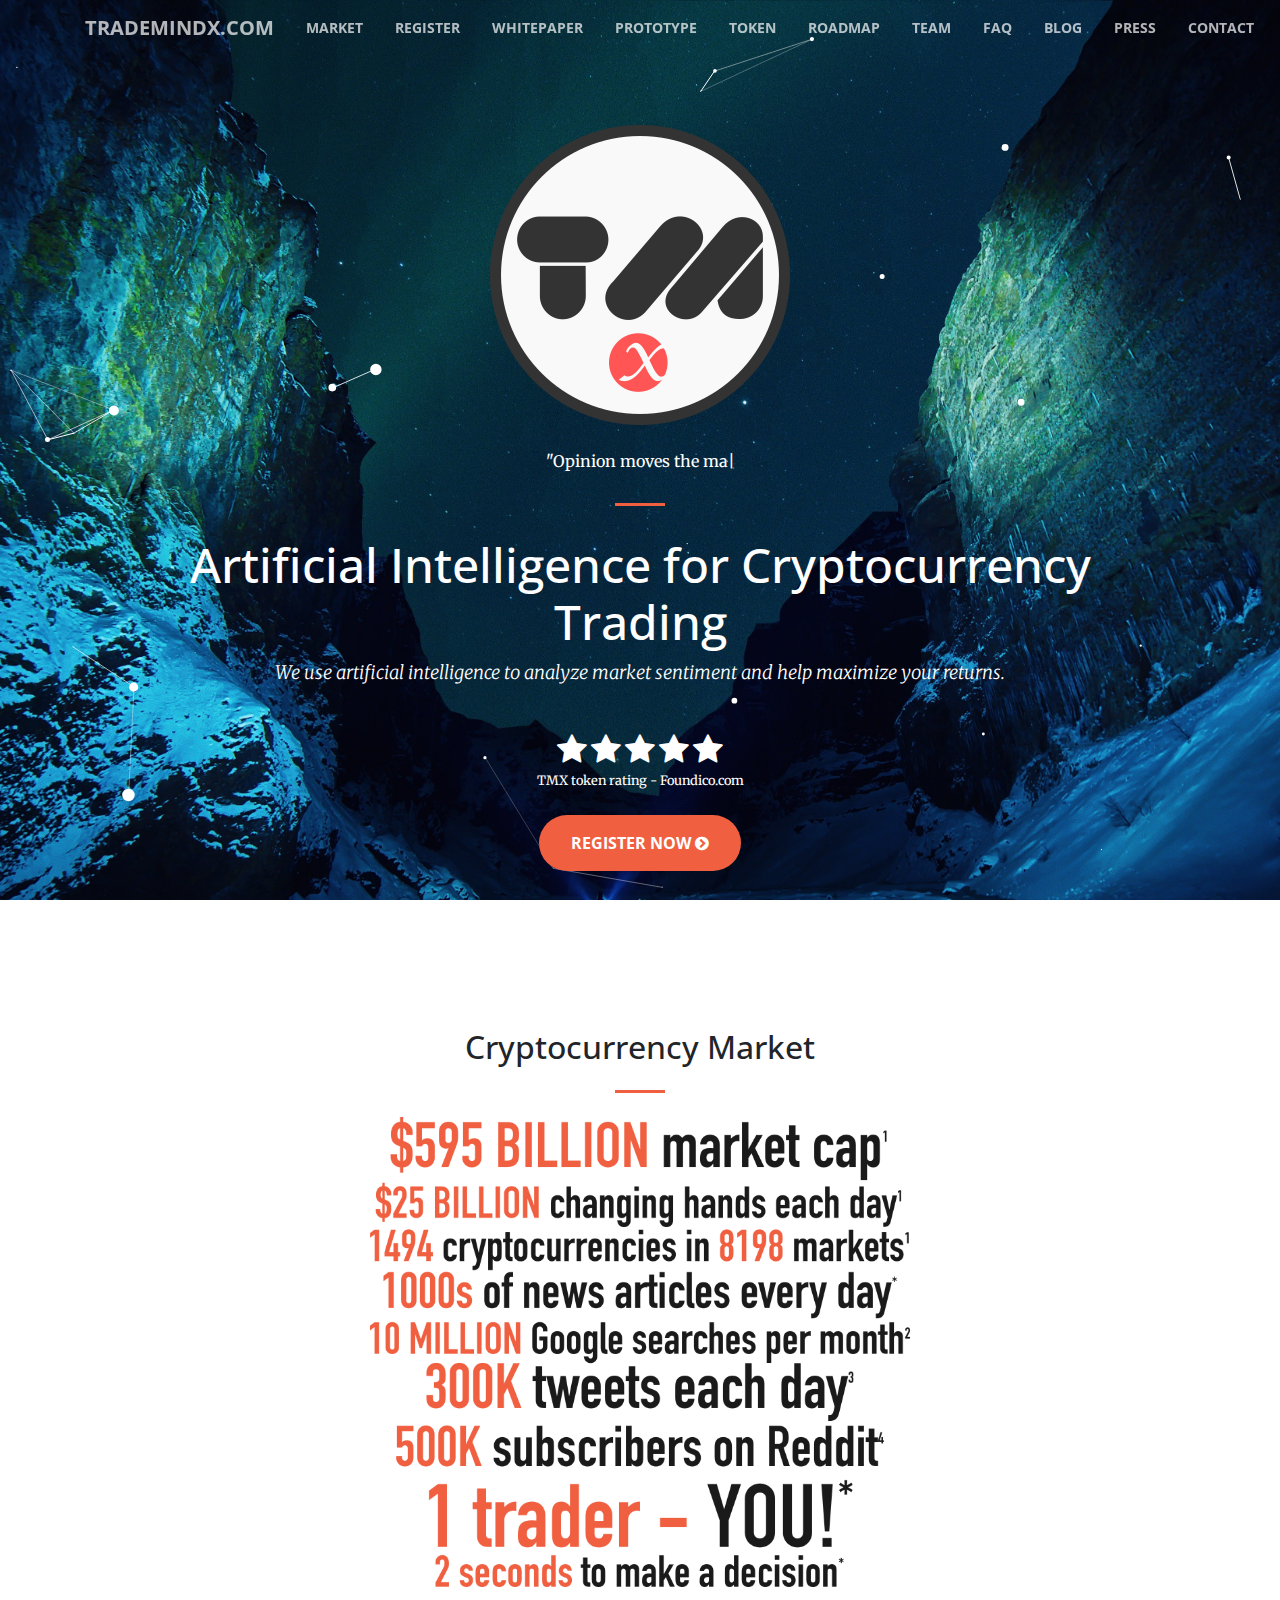
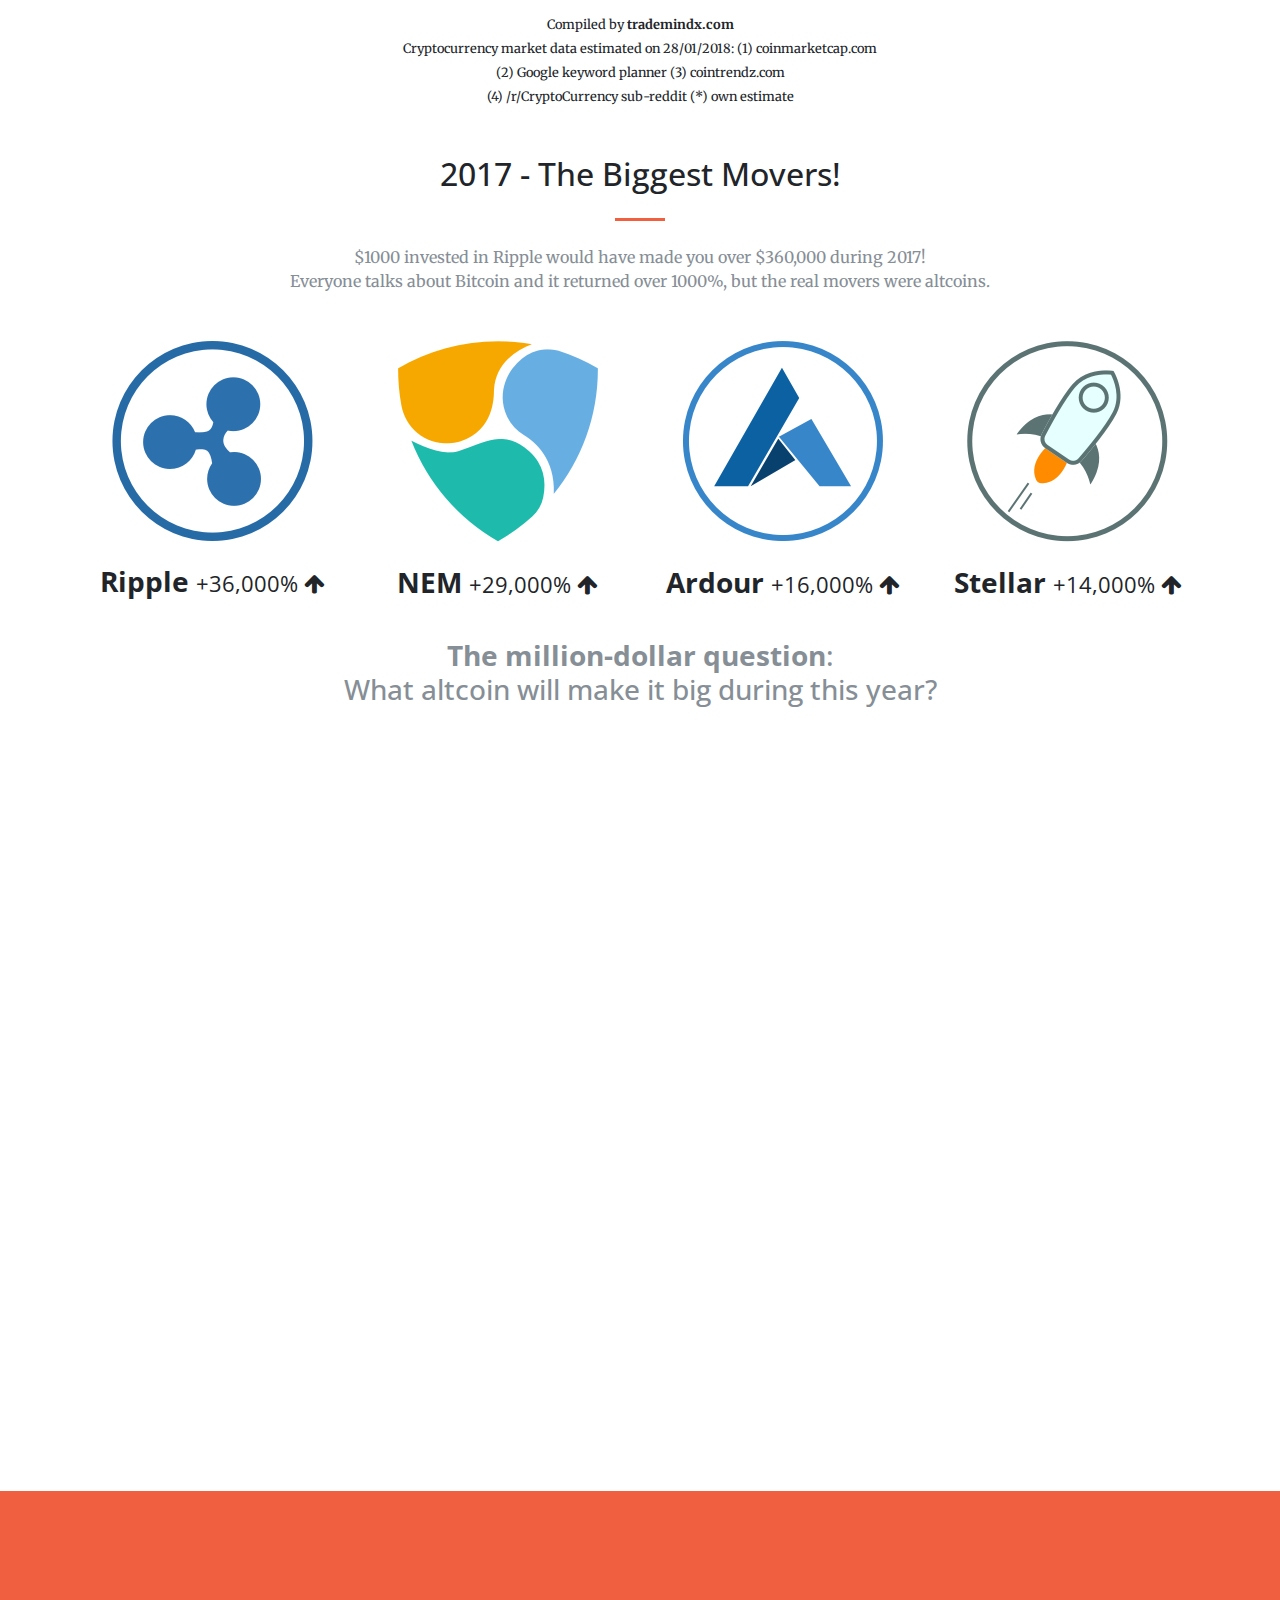
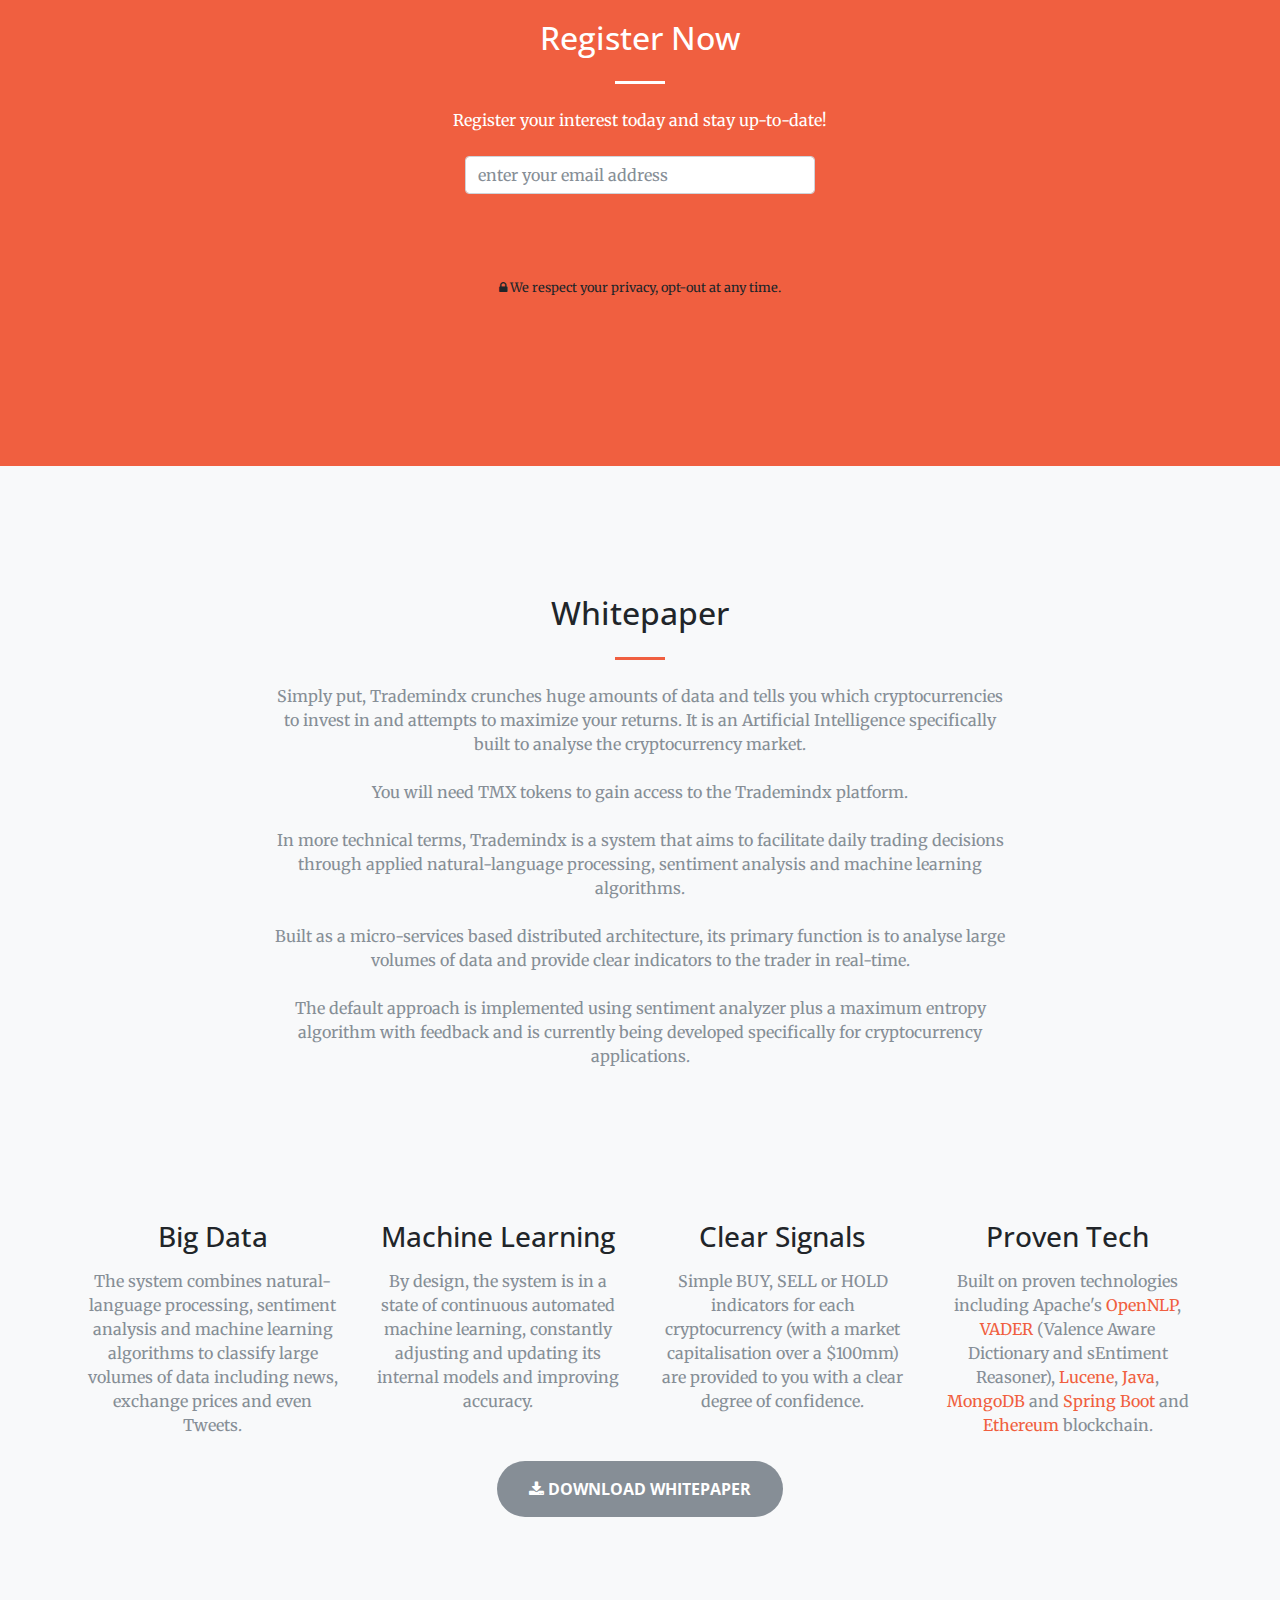
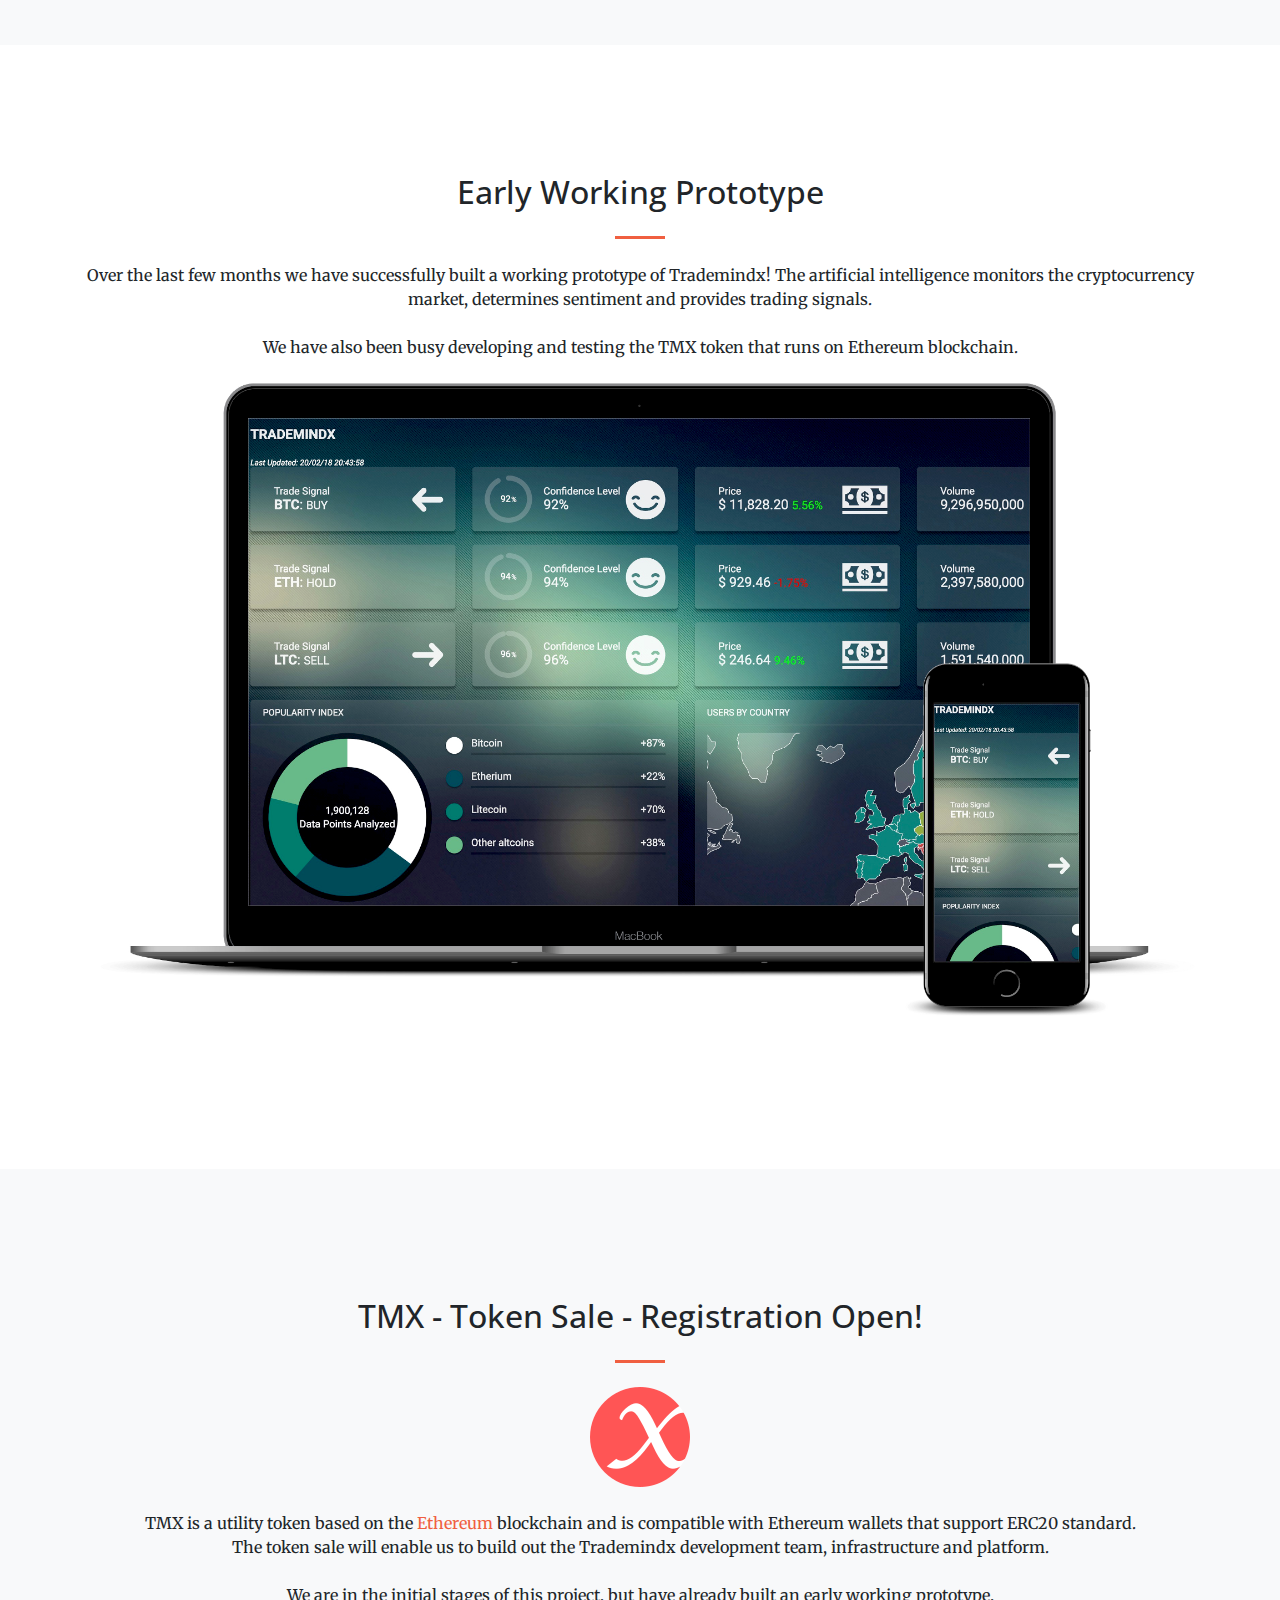
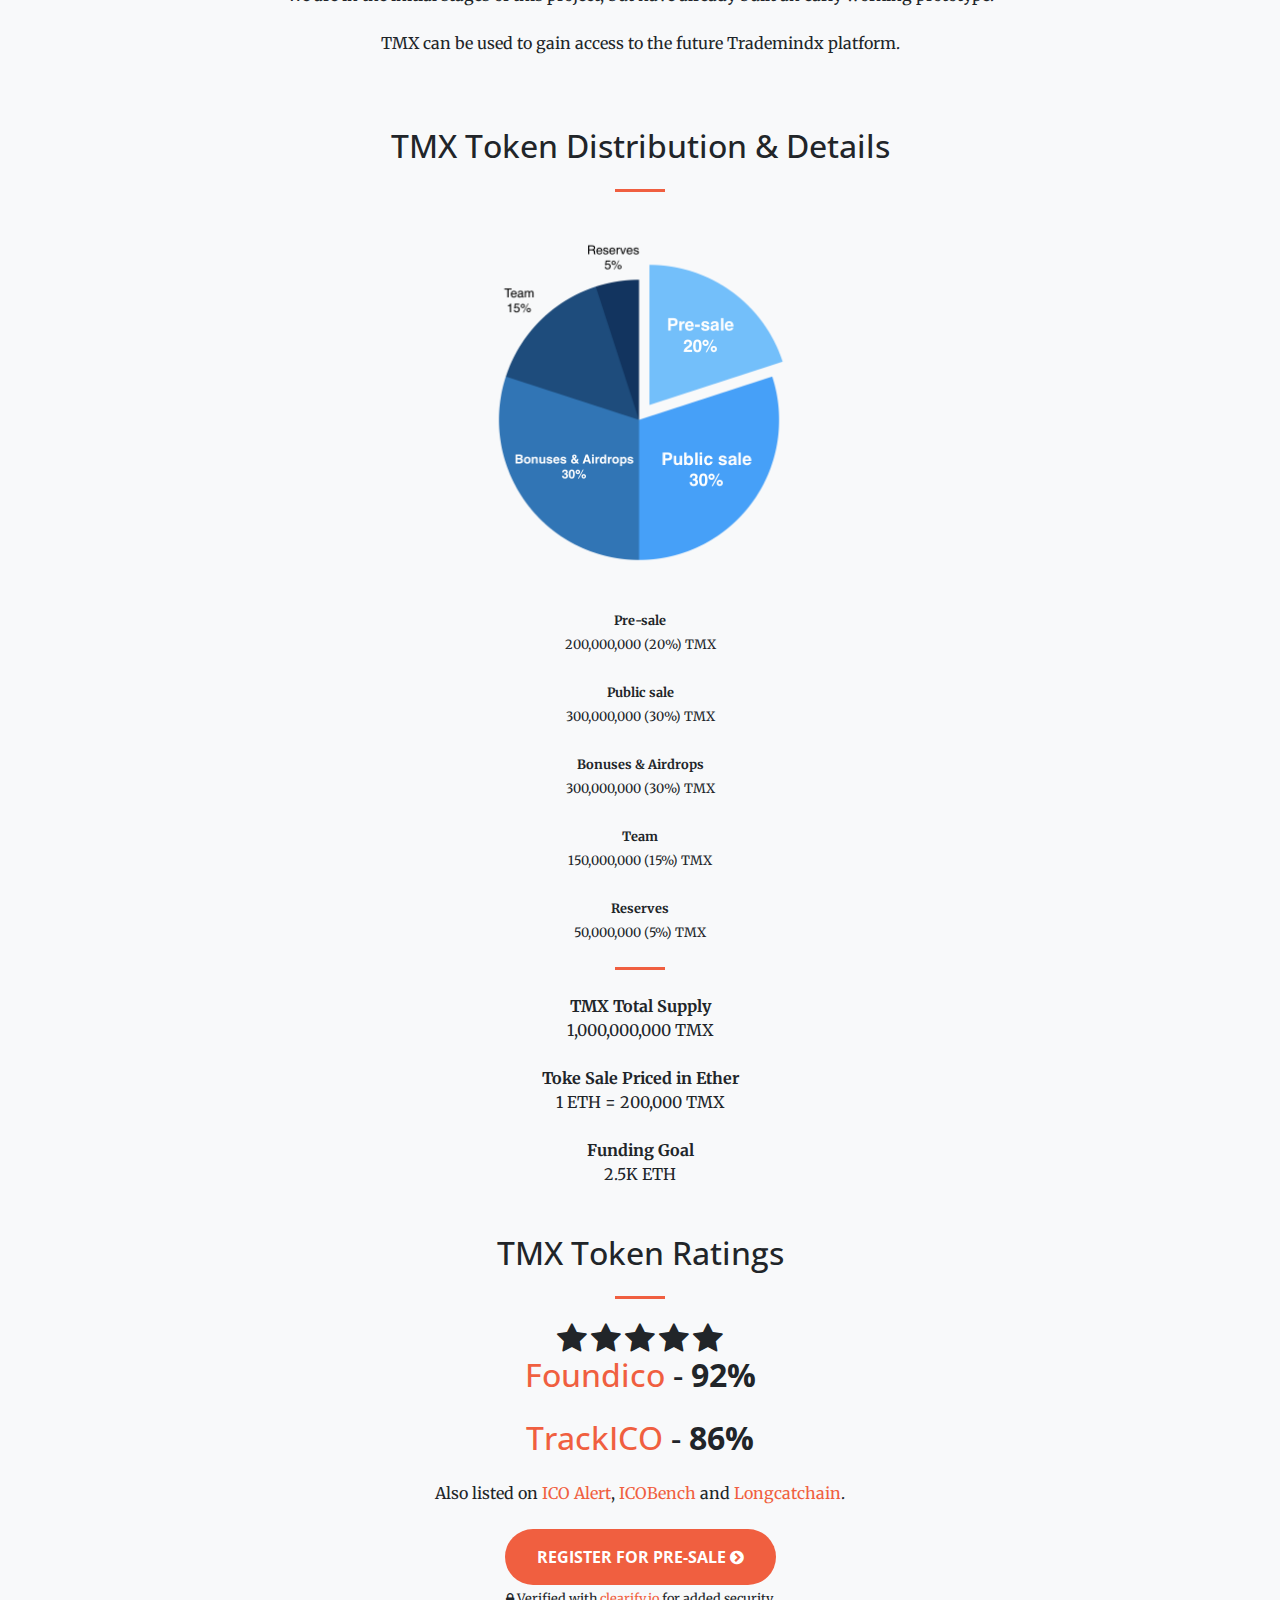
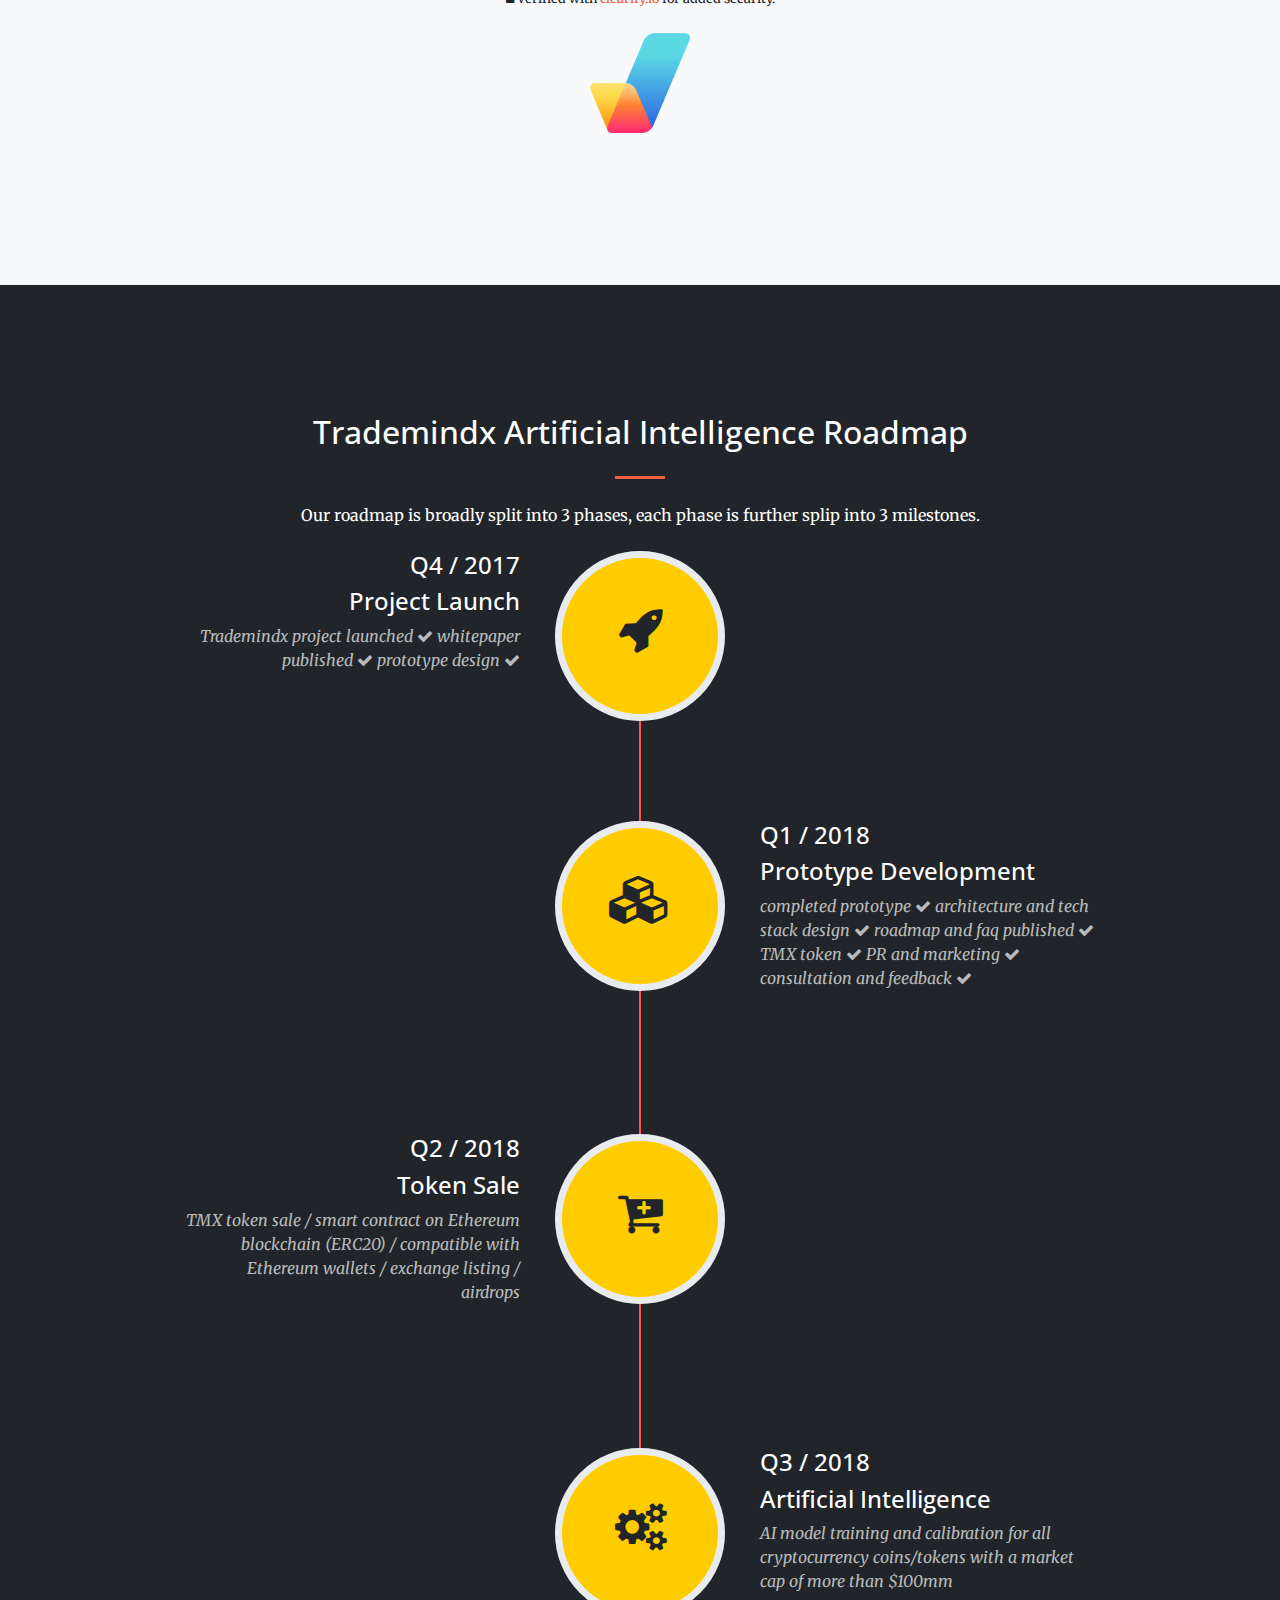
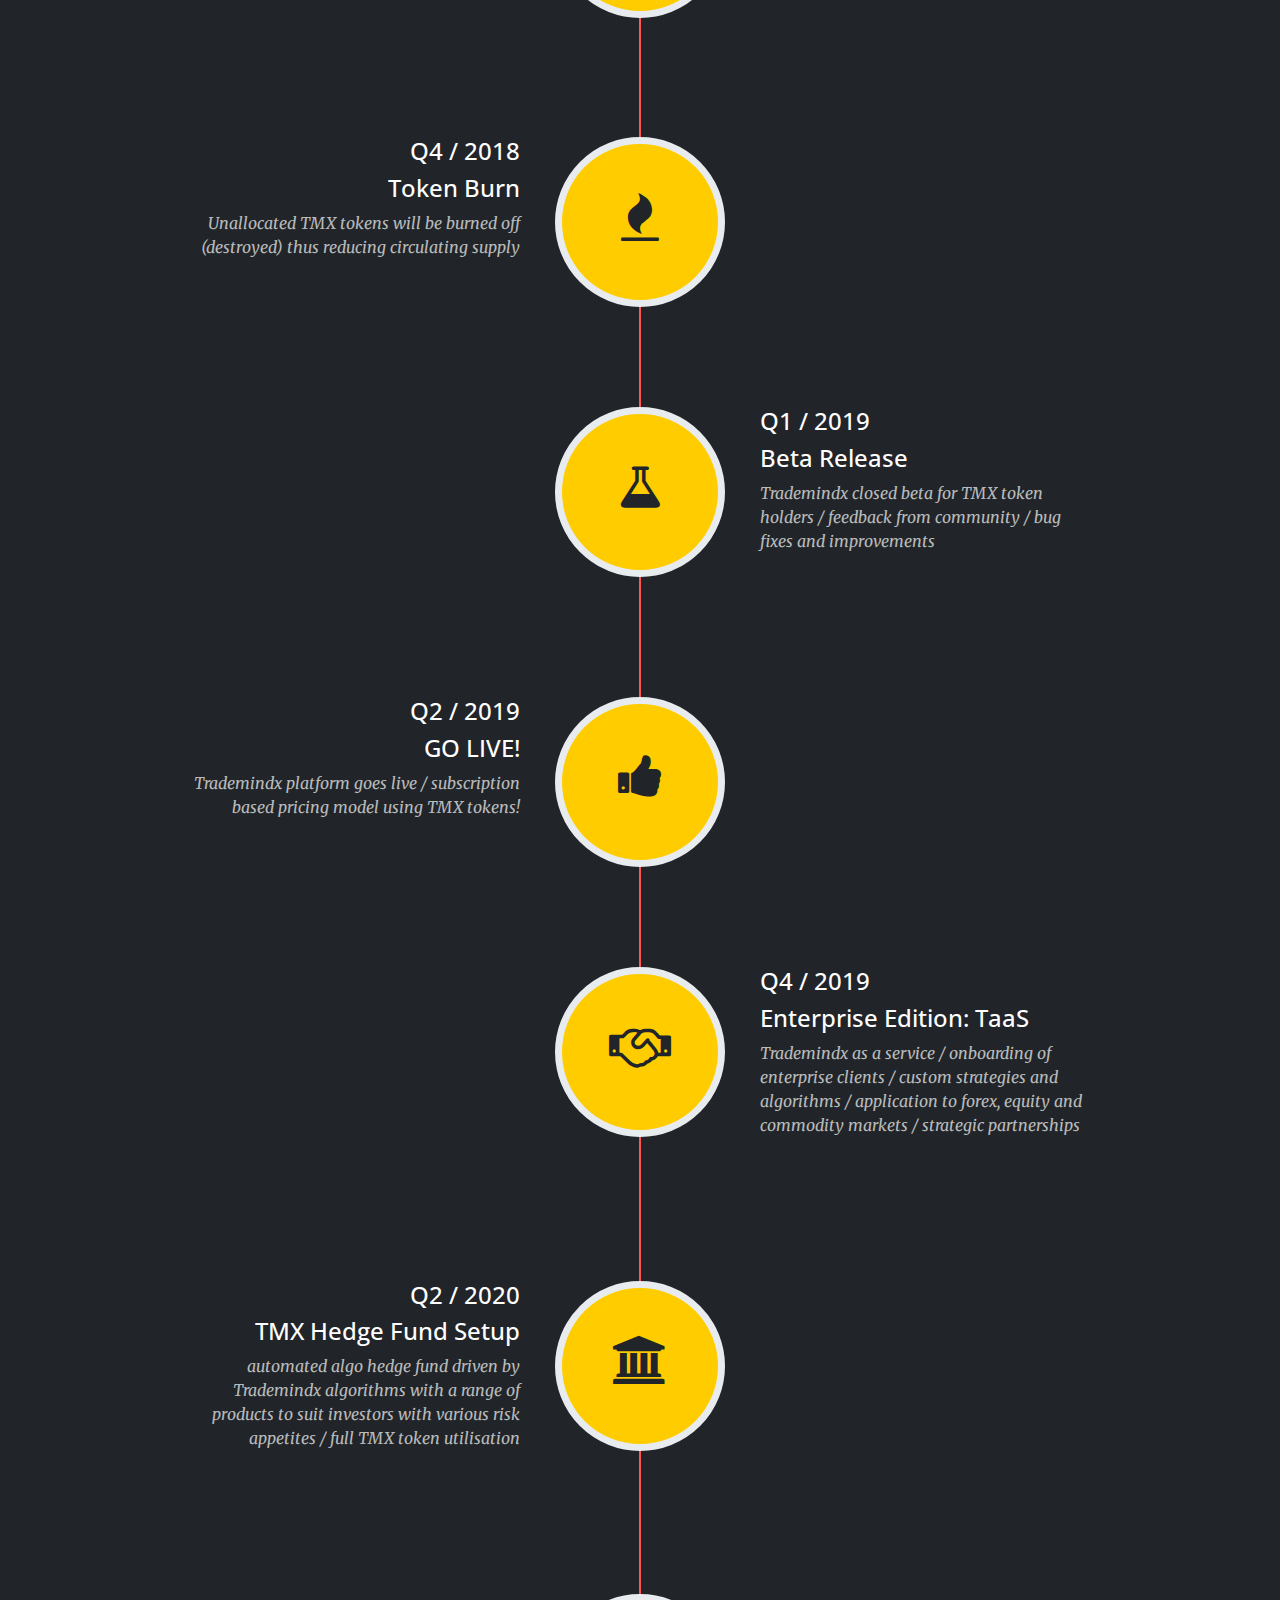
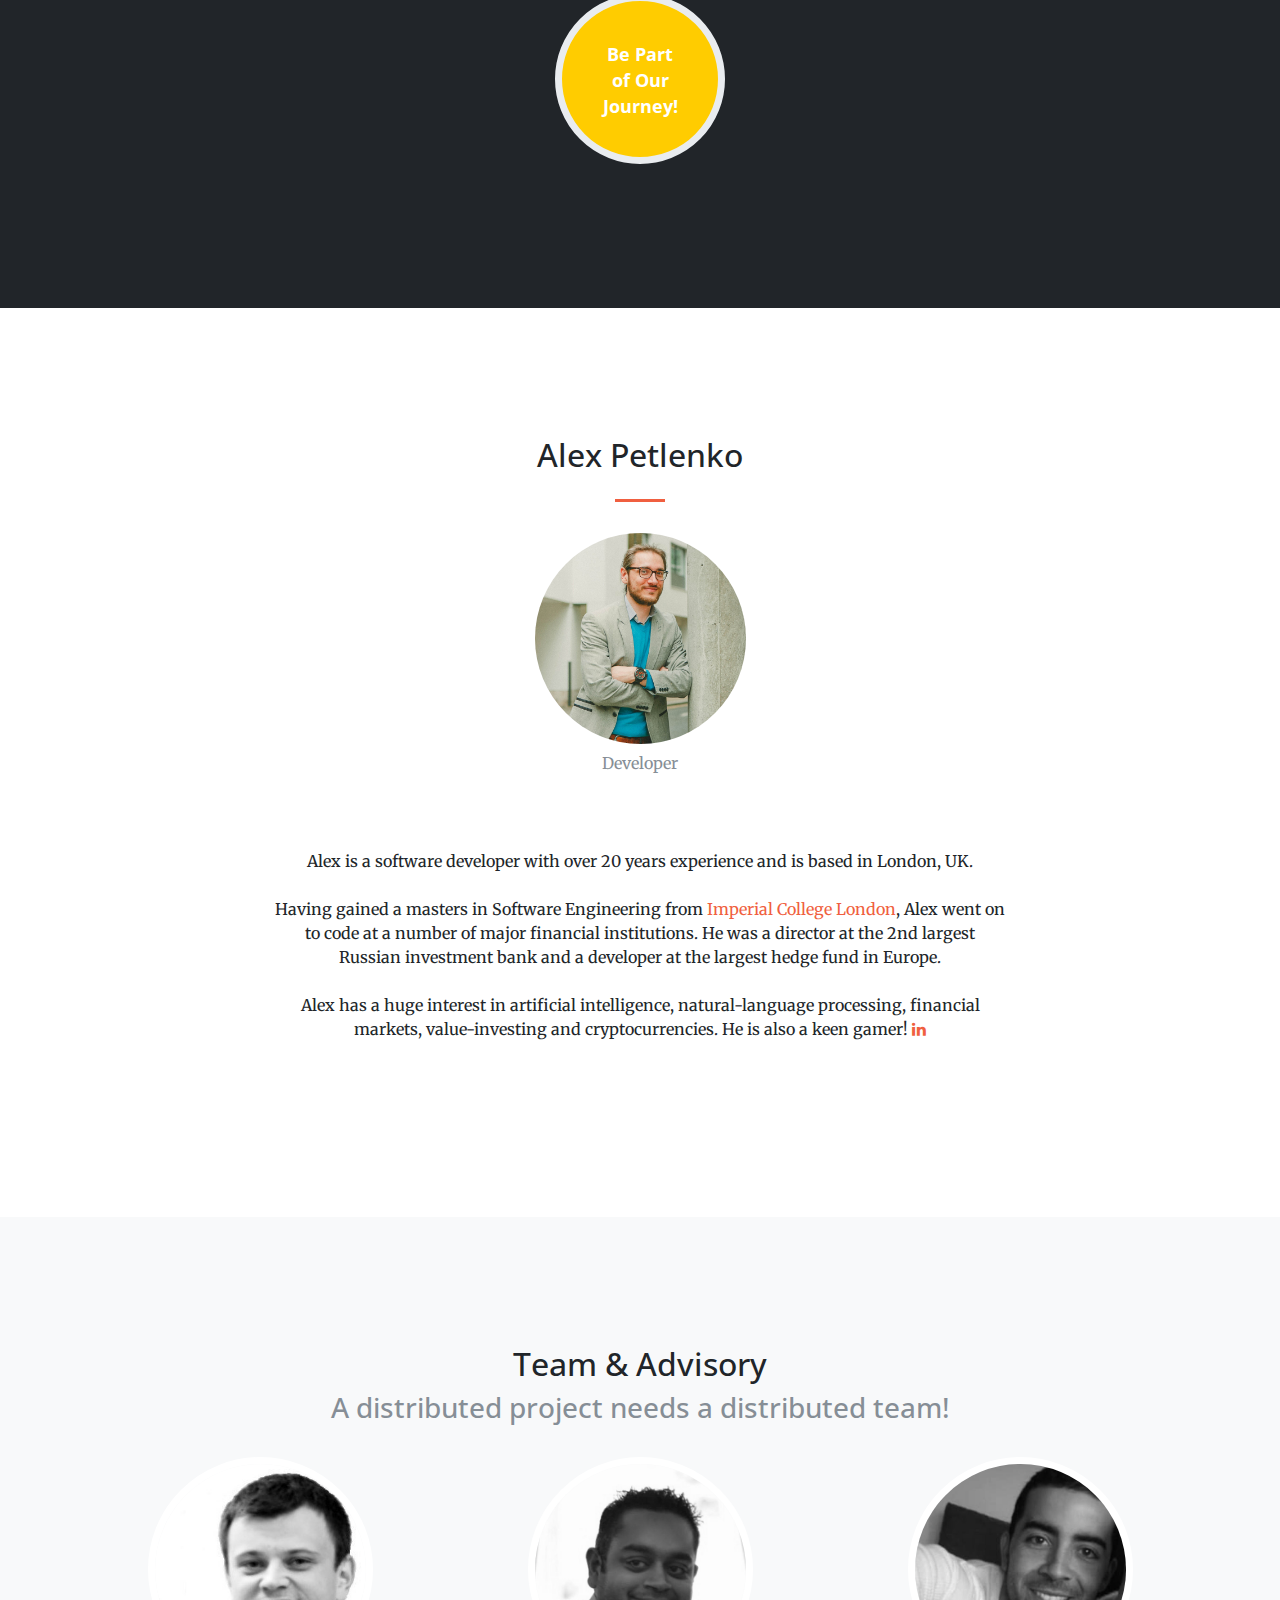
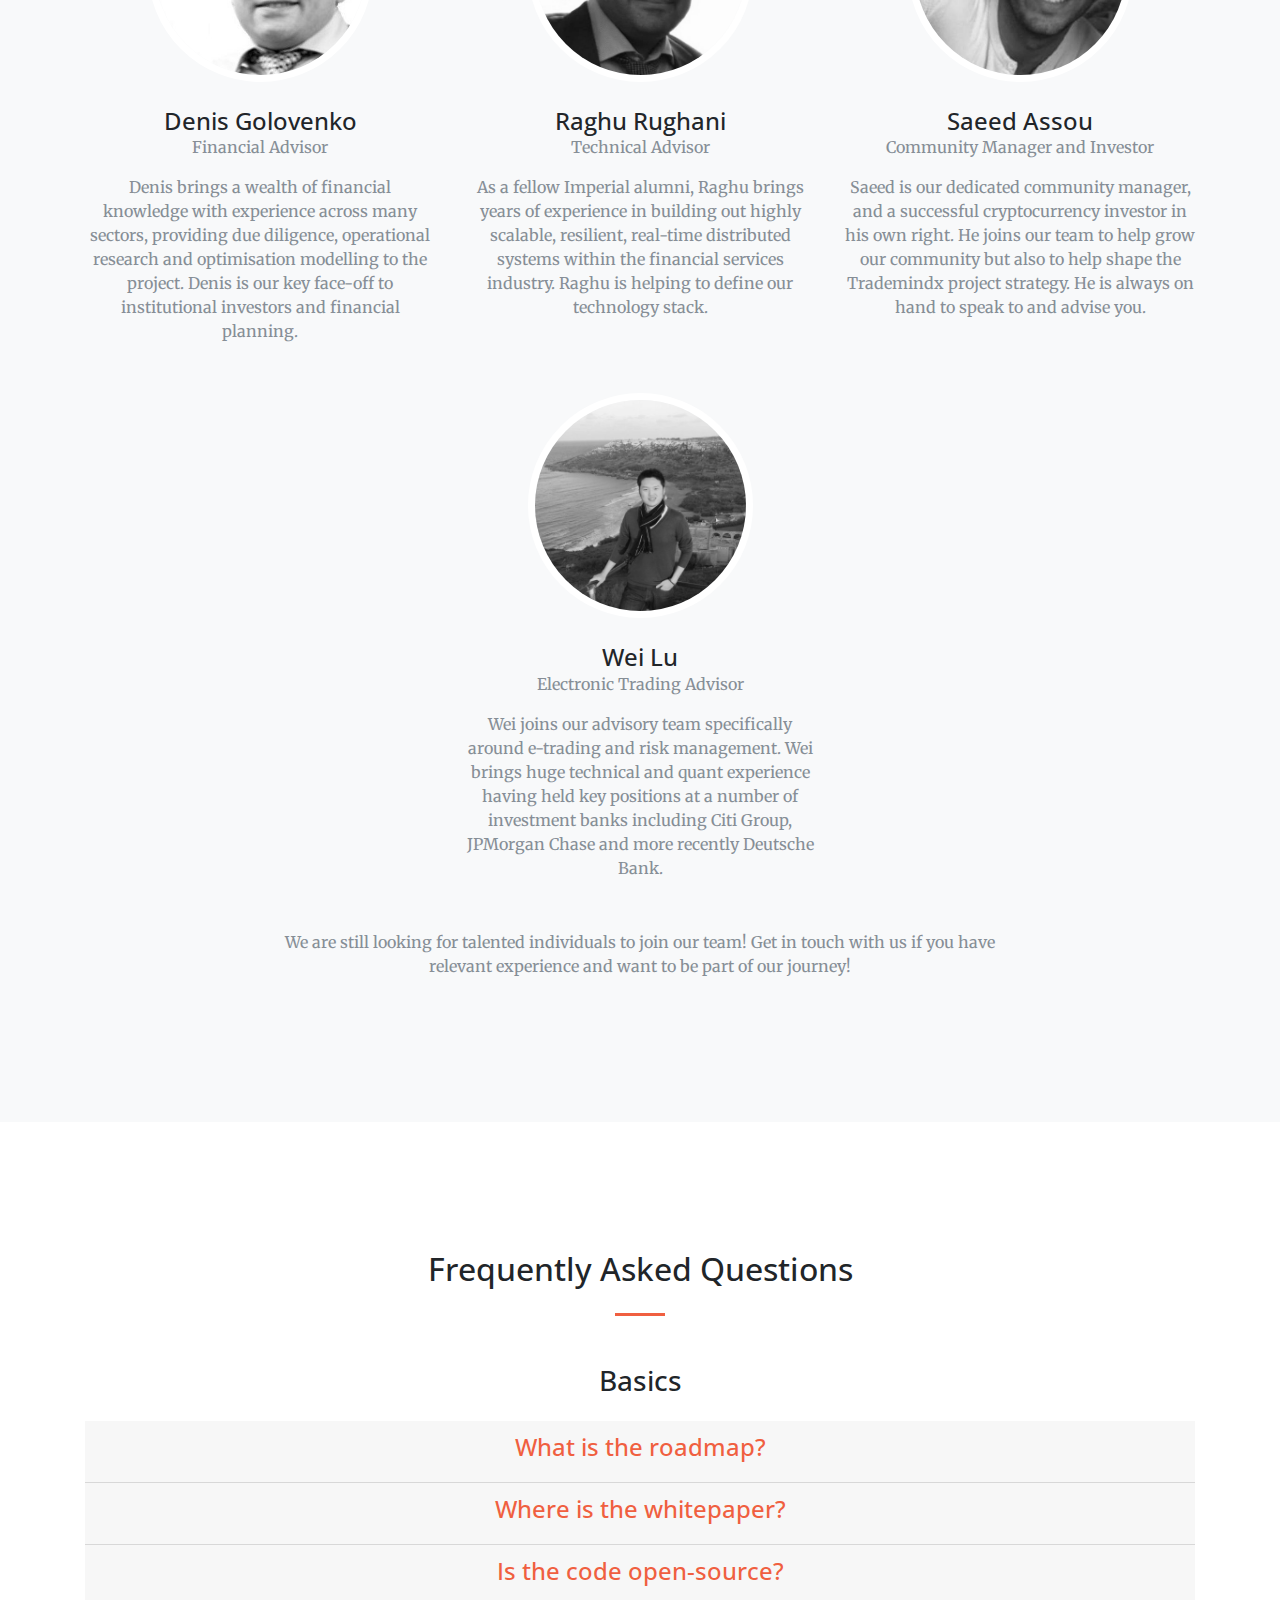
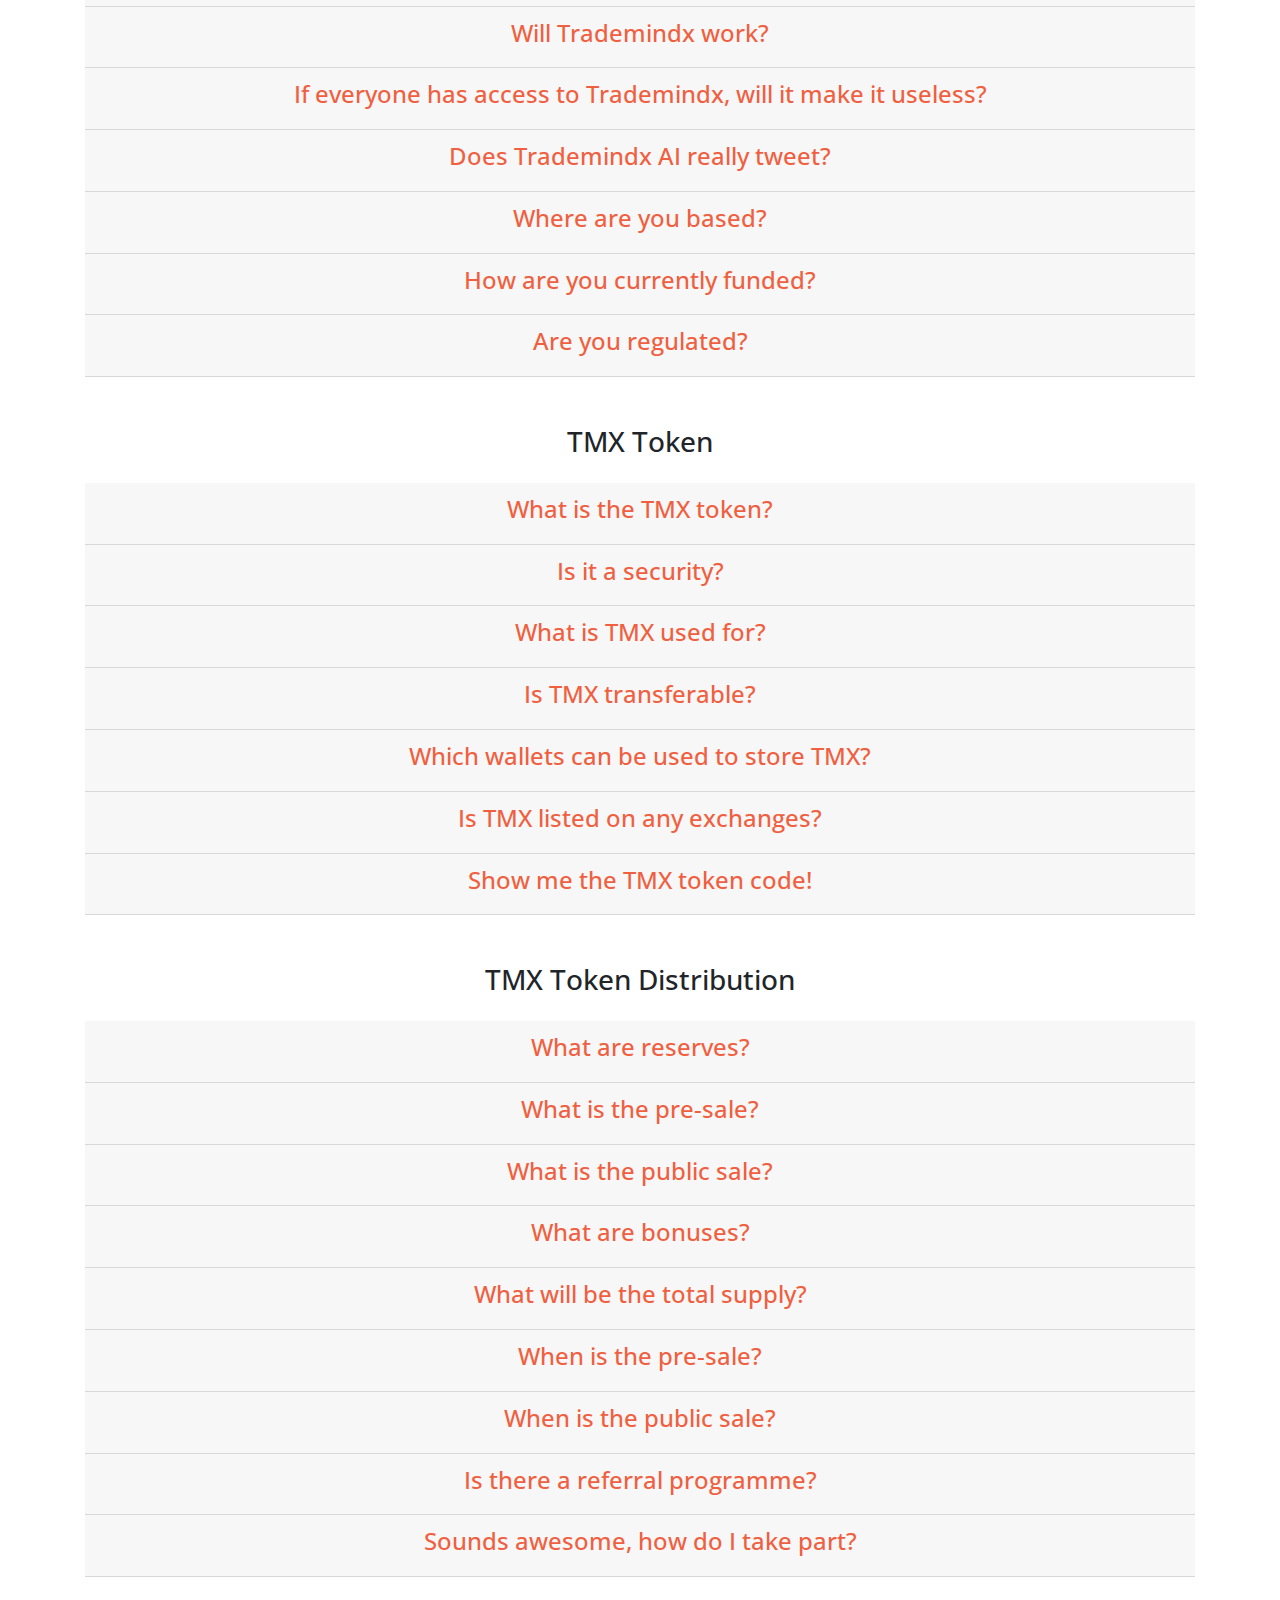
==== commit 0accd4b8: "link new blog post from homepage" ====
--- a/index.html
+++ b/index.html
@@ -1084,15 +1084,15 @@
                         </a>
                     </div>
                     <div class="col-lg-4 col-sm-6">
-                        <a class="portfolio-box" href="#">
-                            <img class="img-fluid" src="img/portfolio/thumbnails/thumb4.jpg" alt="">
+                        <a class="portfolio-box" href="https://trademindx.com/blog/2018/04/06/why-we-decided-not-to-run-an-ico-for-tmx-tokens.html">
+                            <img class="img-fluid" src="img/portfolio/thumbnails/why-we-decided-not-to-run-an-ico-for-tmx-tokens.jpg" alt="">
                             <div class="portfolio-box-caption">
                                 <div class="portfolio-box-caption-content">
                                     <div class="project-category text-faded">
                                         Blog
                                     </div>
                                     <div class="project-name">
-                                        Next blog post coming soon
+                                        Why We Decided Not To Run an ICO for TMX Tokens
                                     </div>
                                 </div>
                             </div>
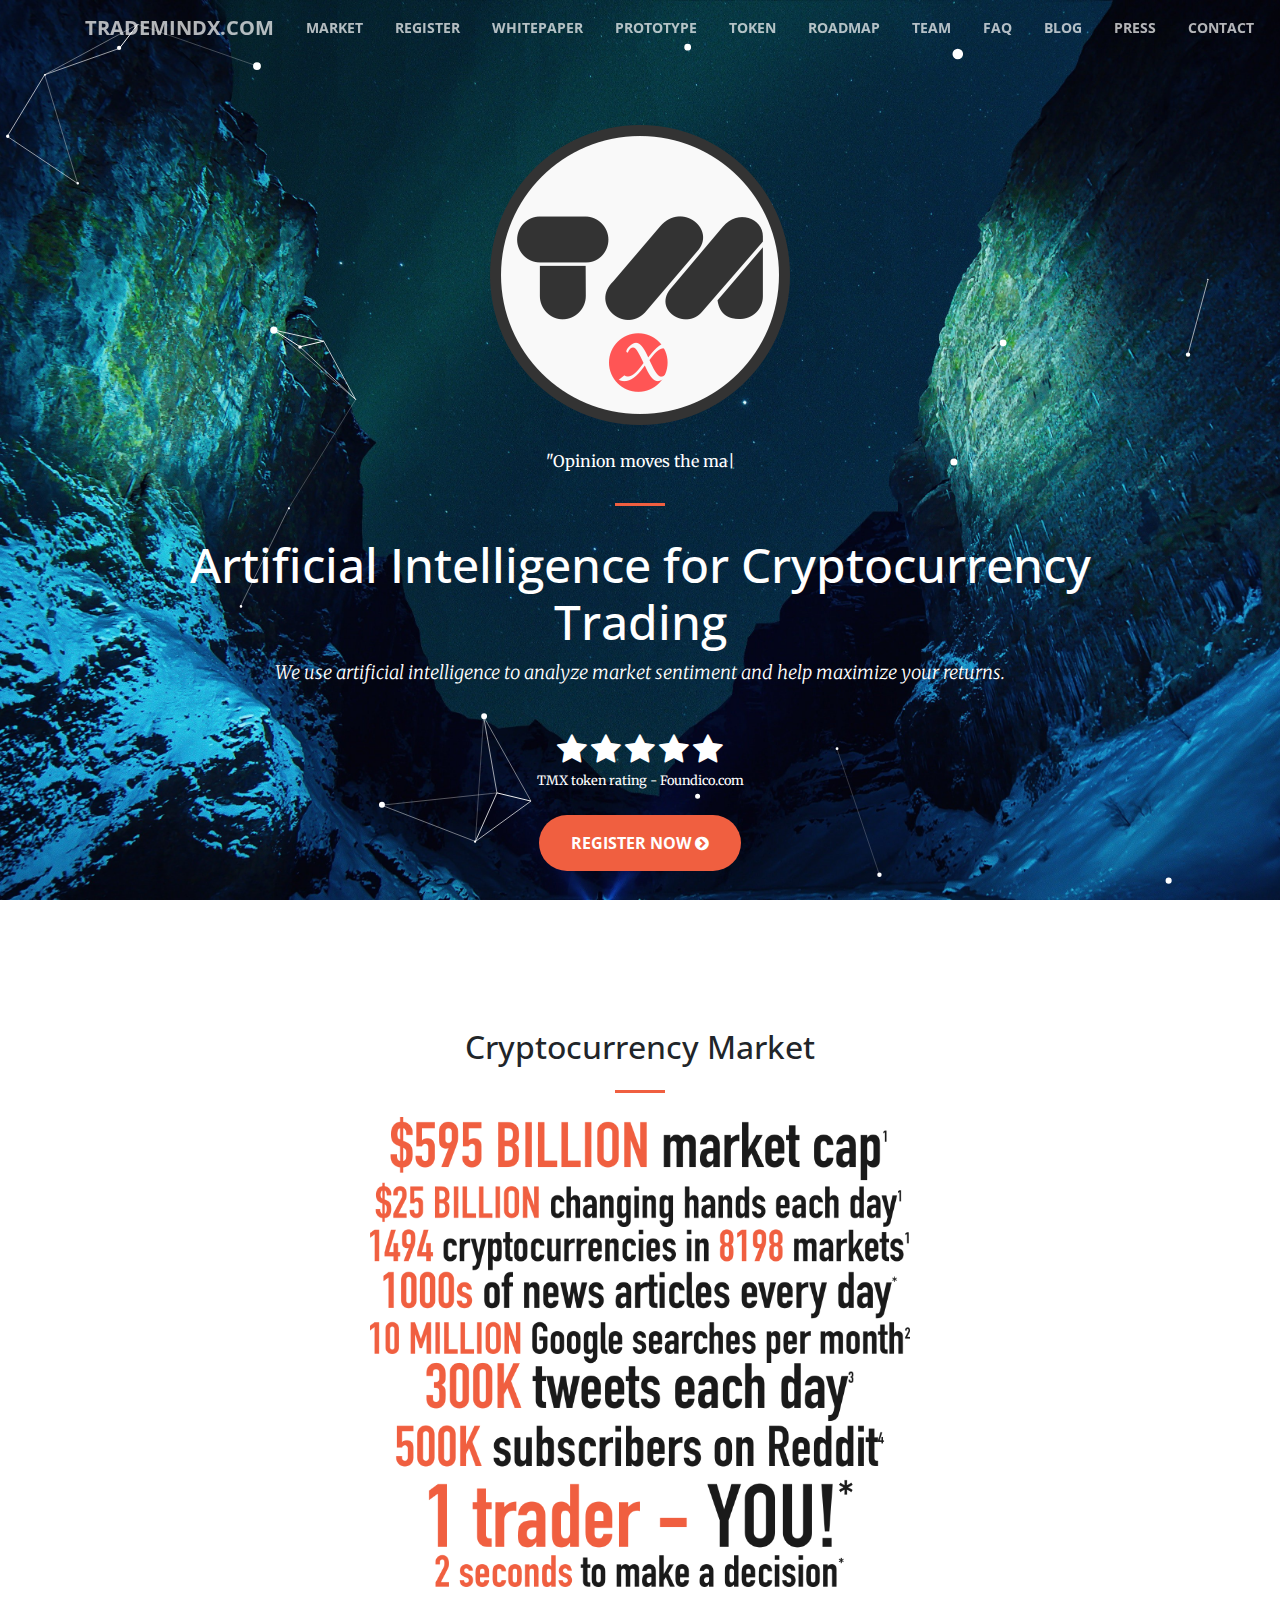
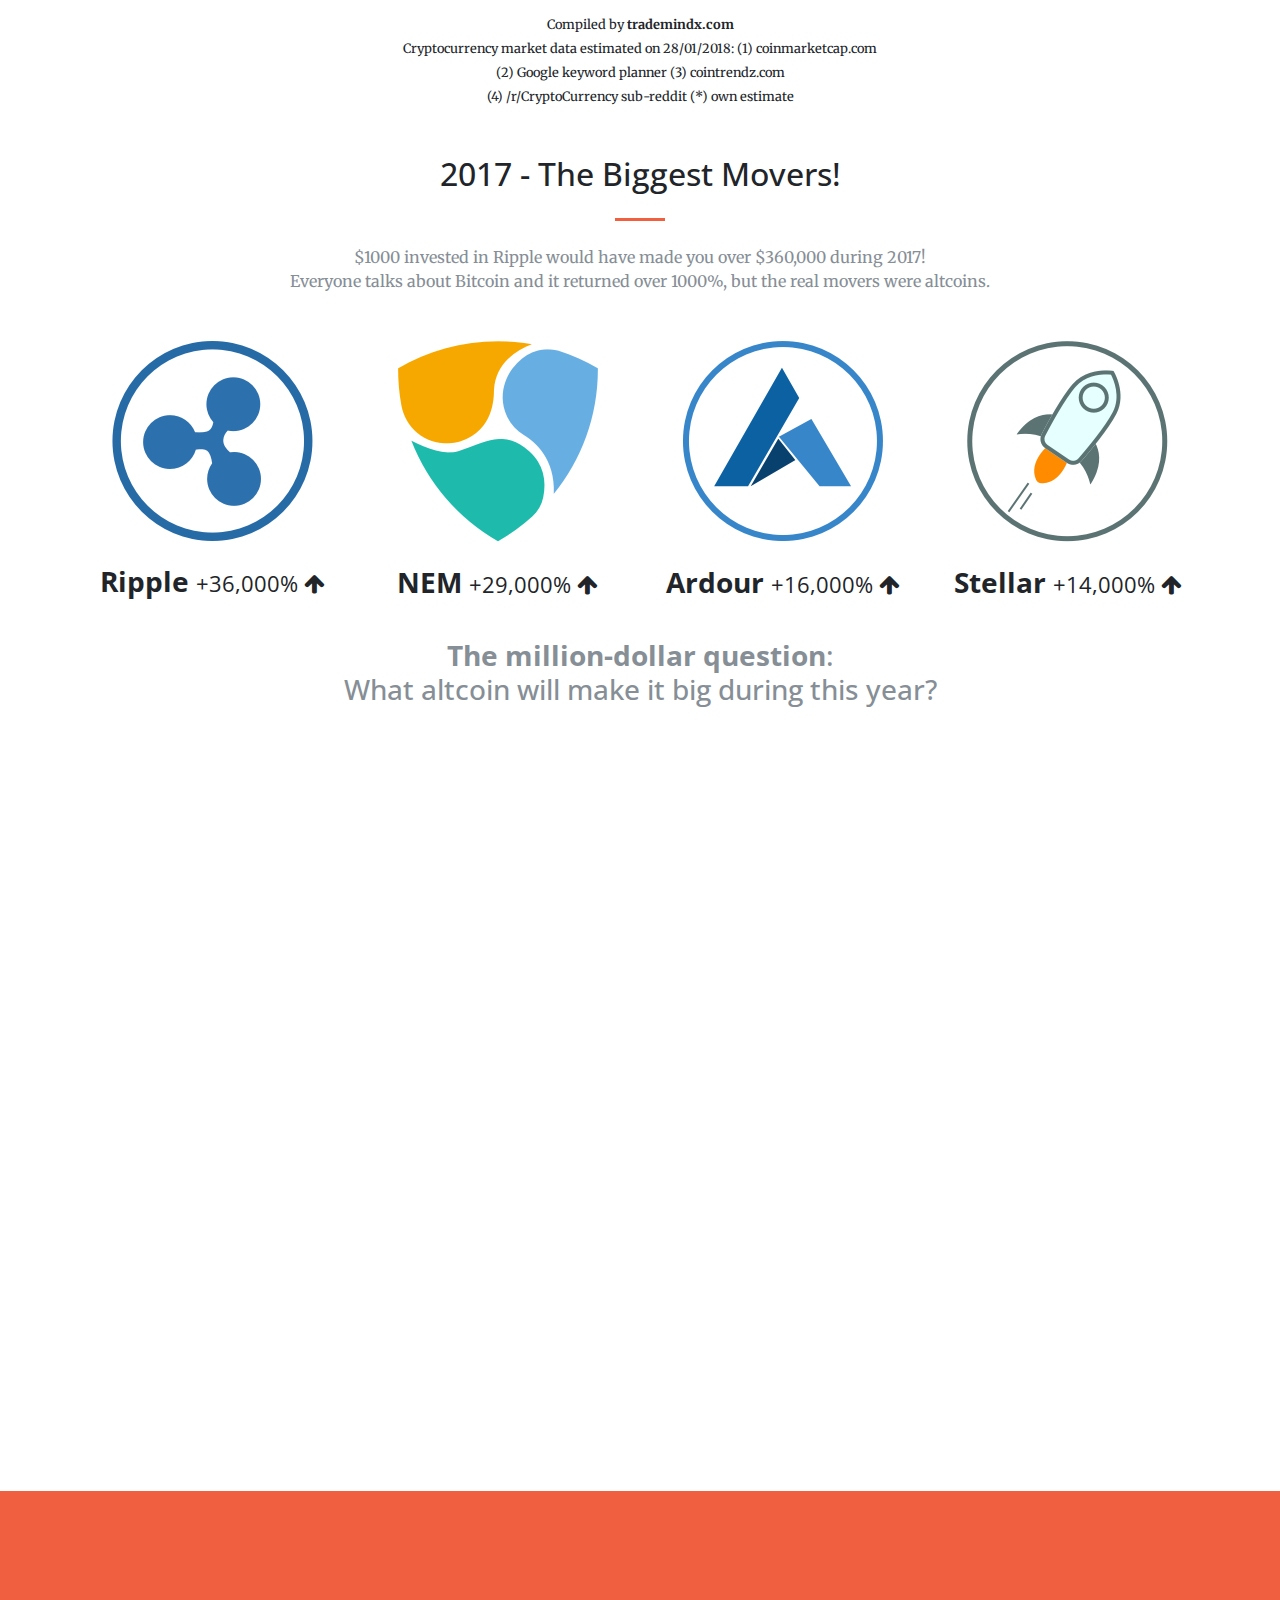
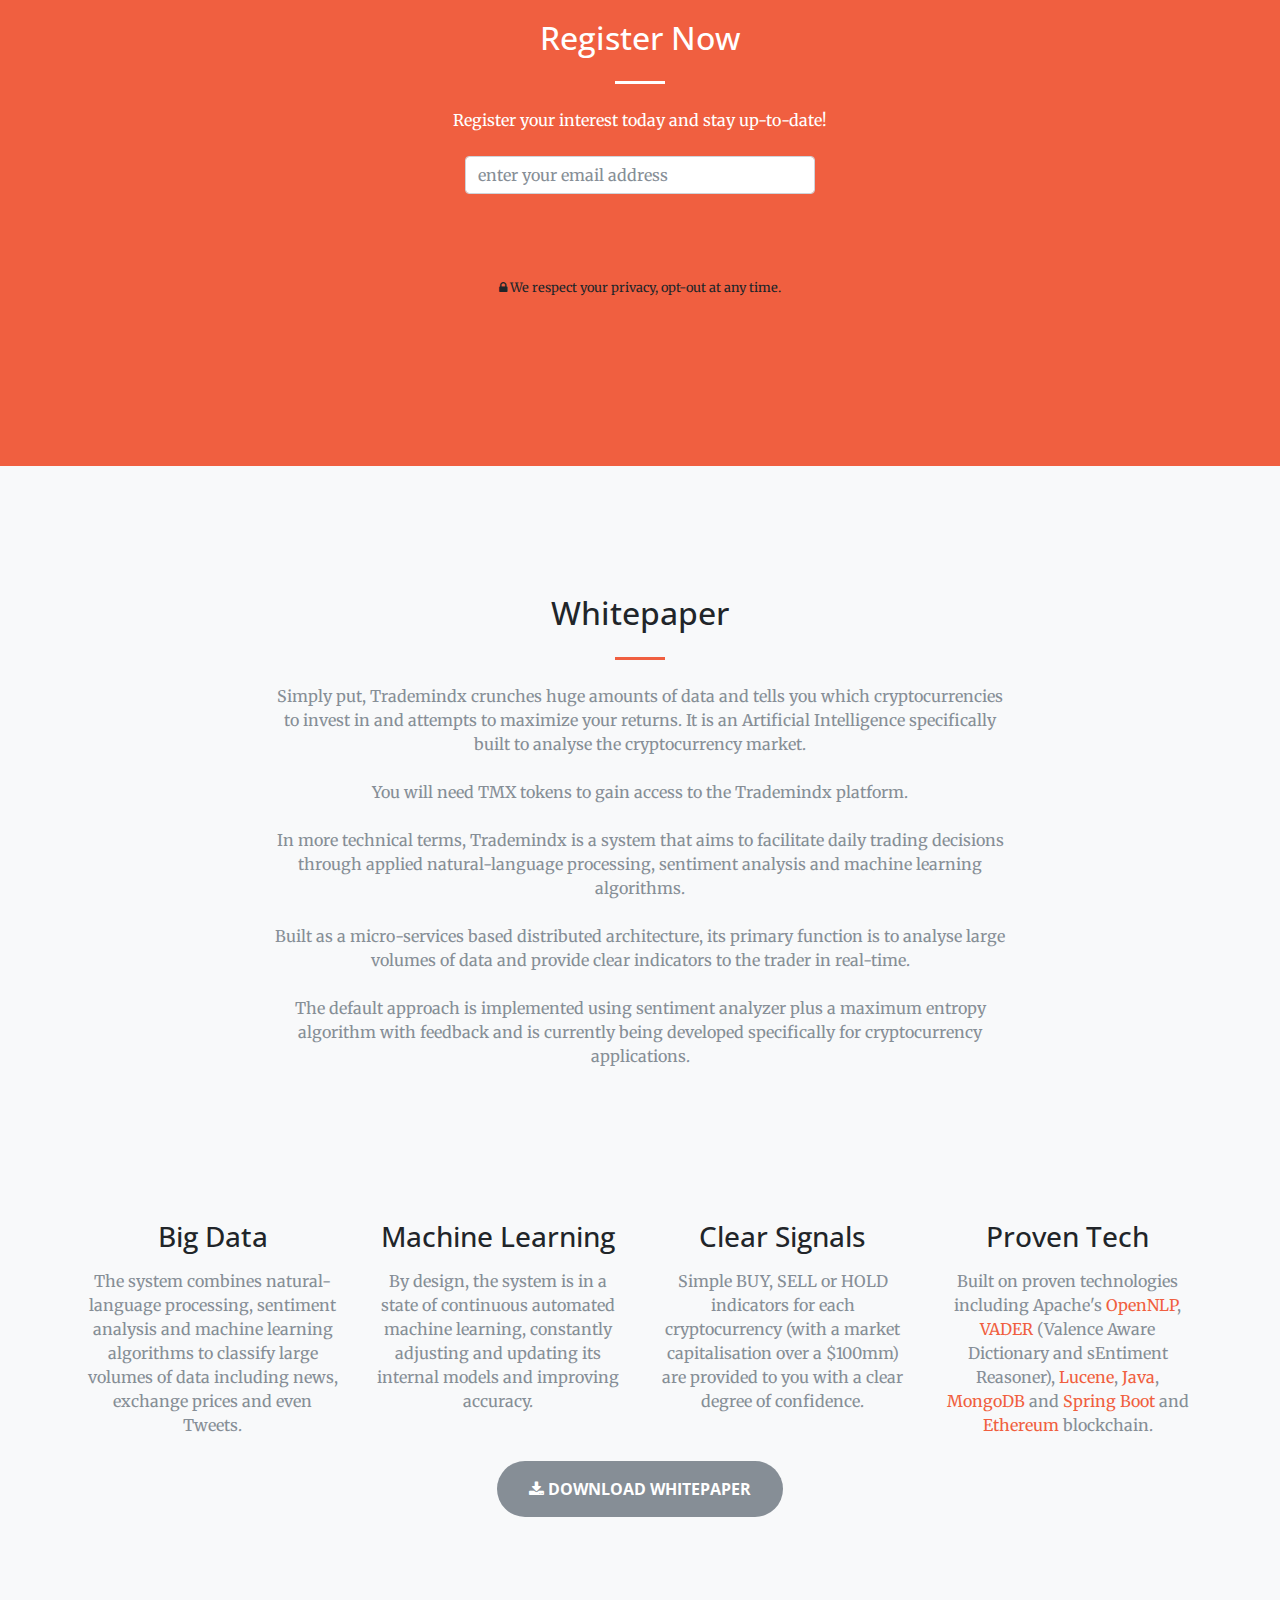
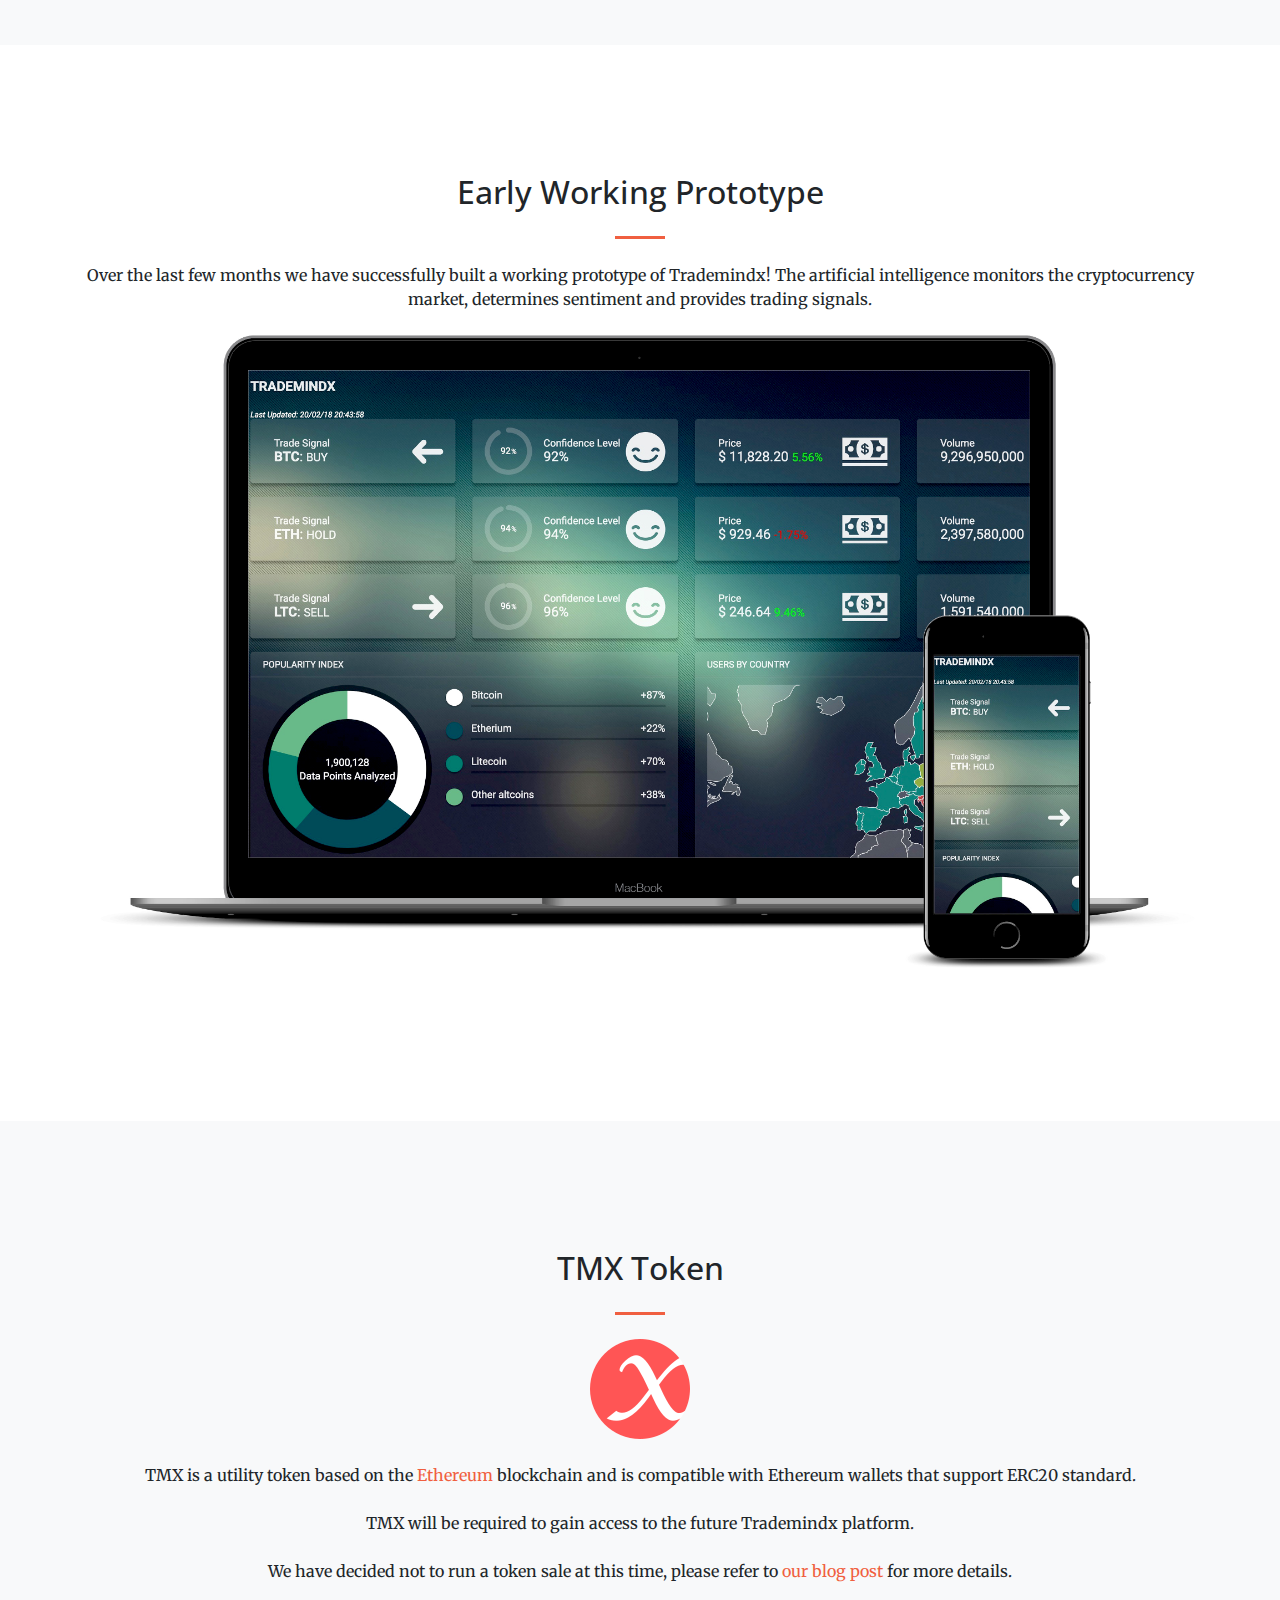
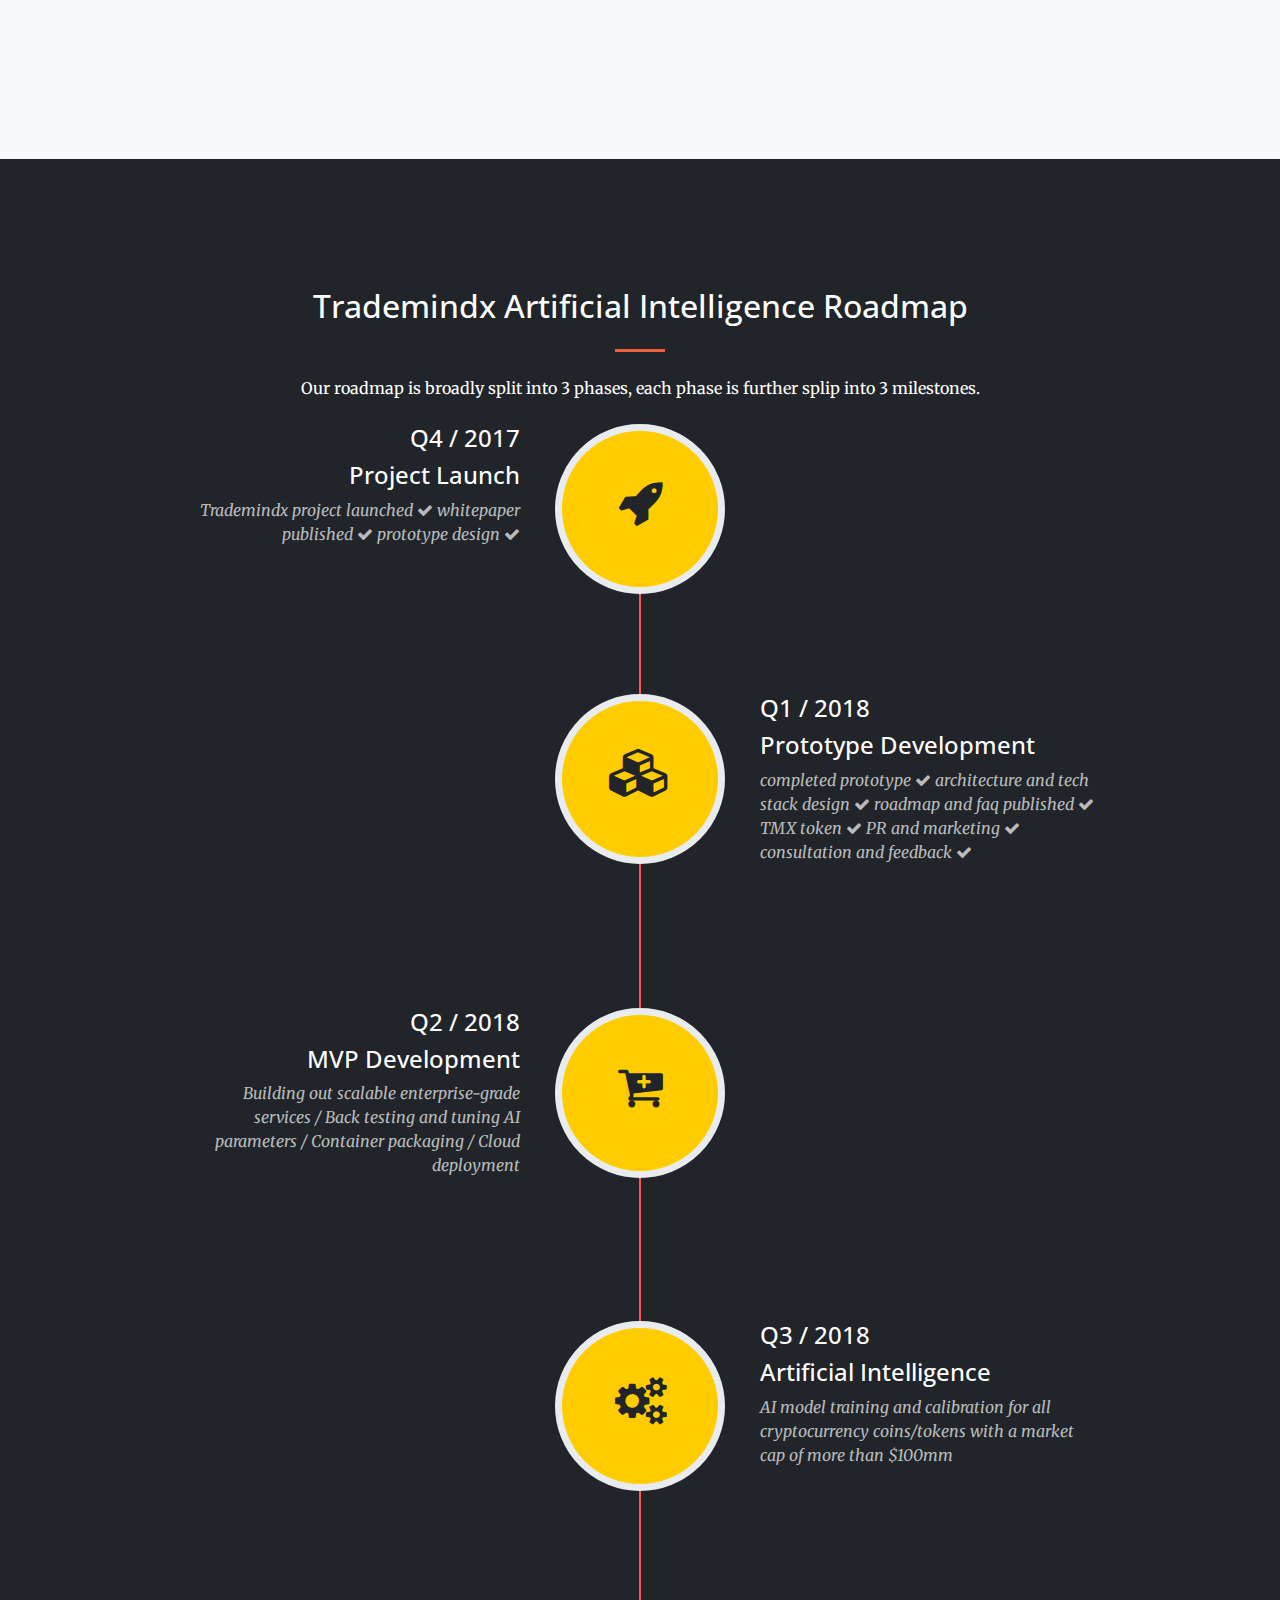
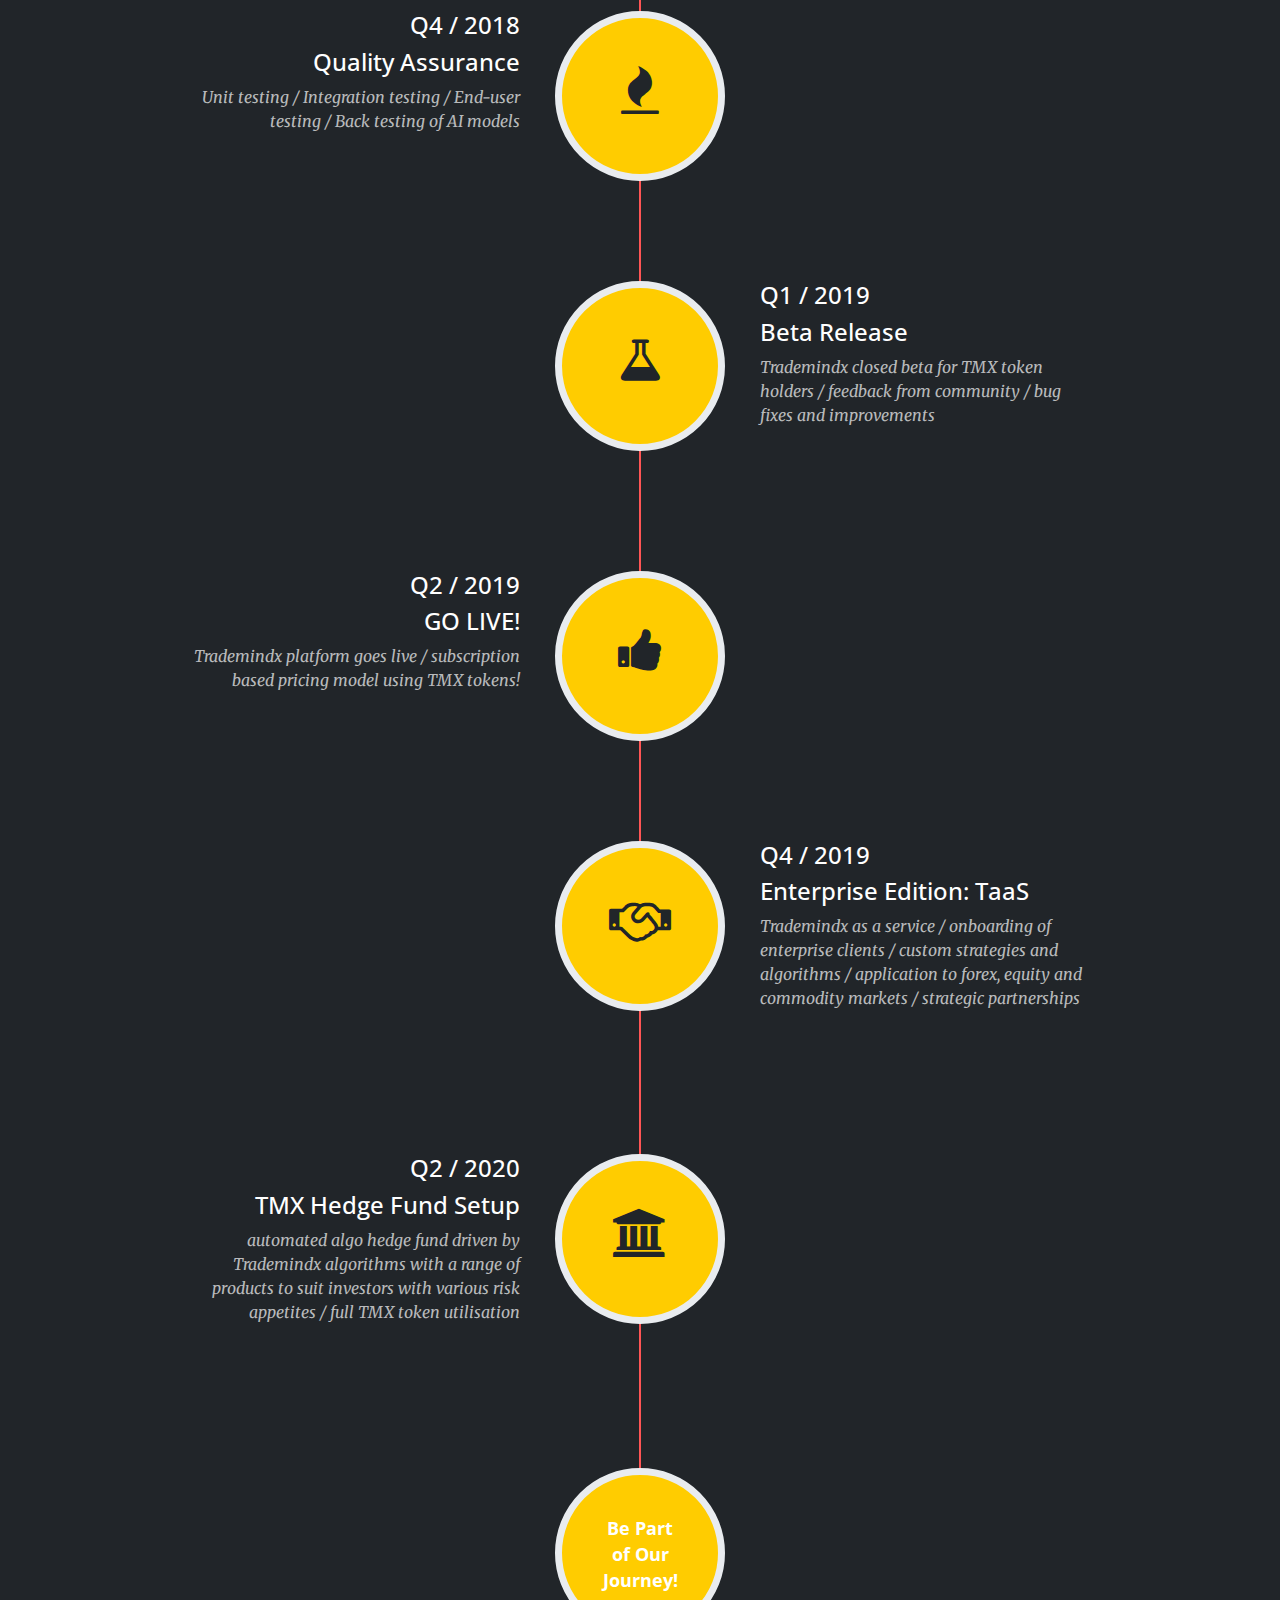
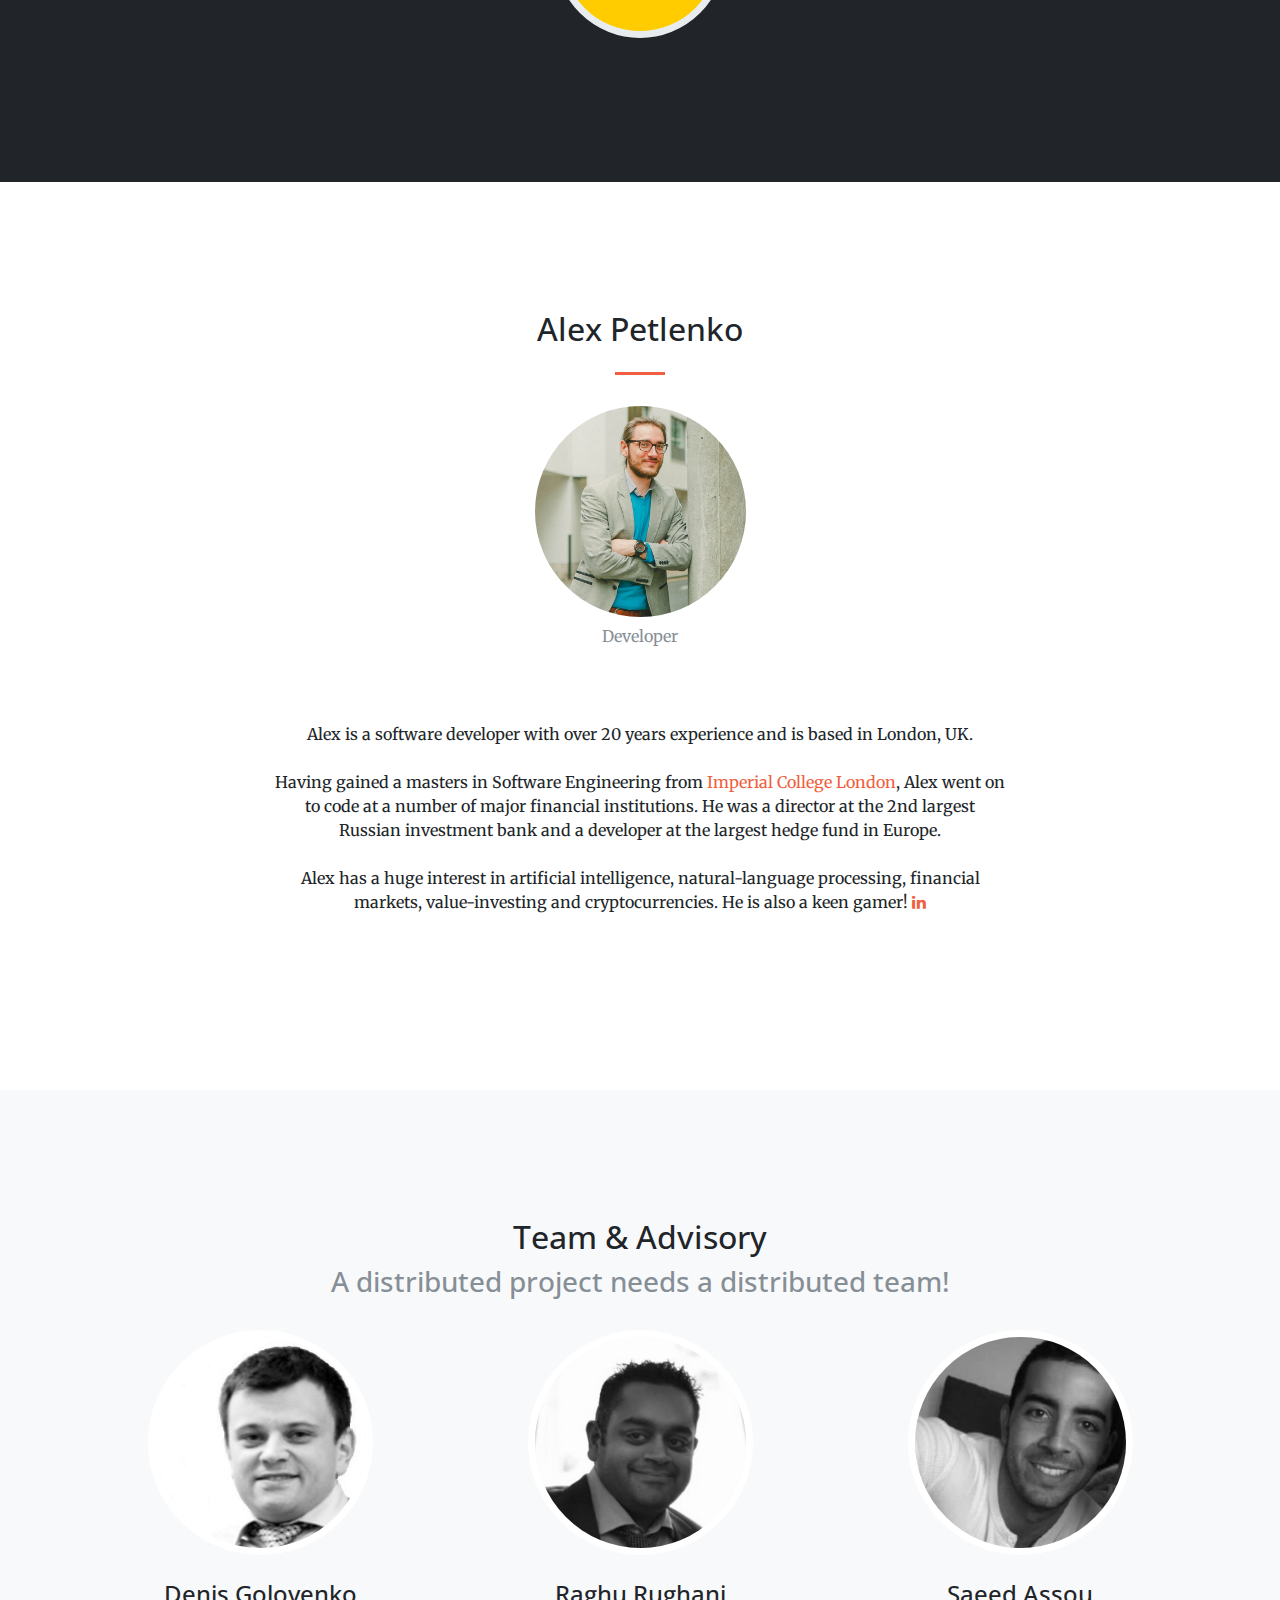
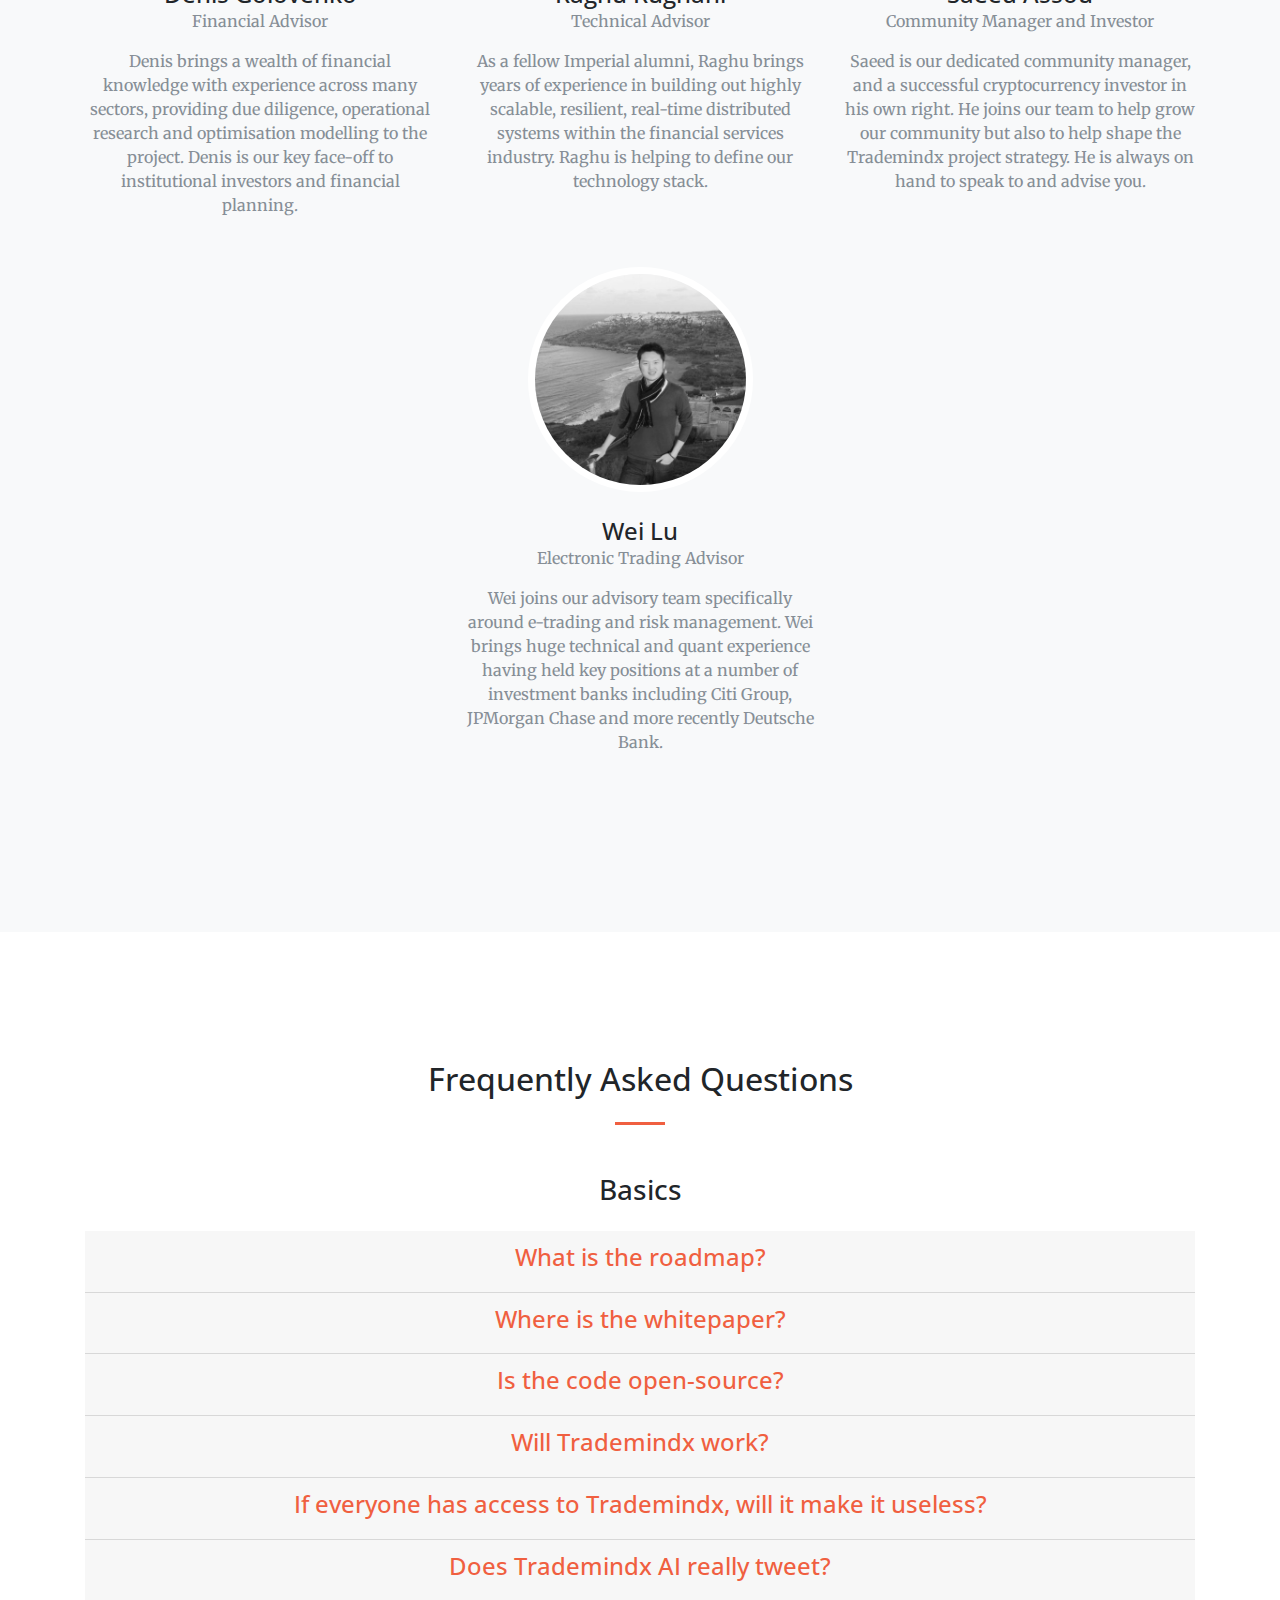
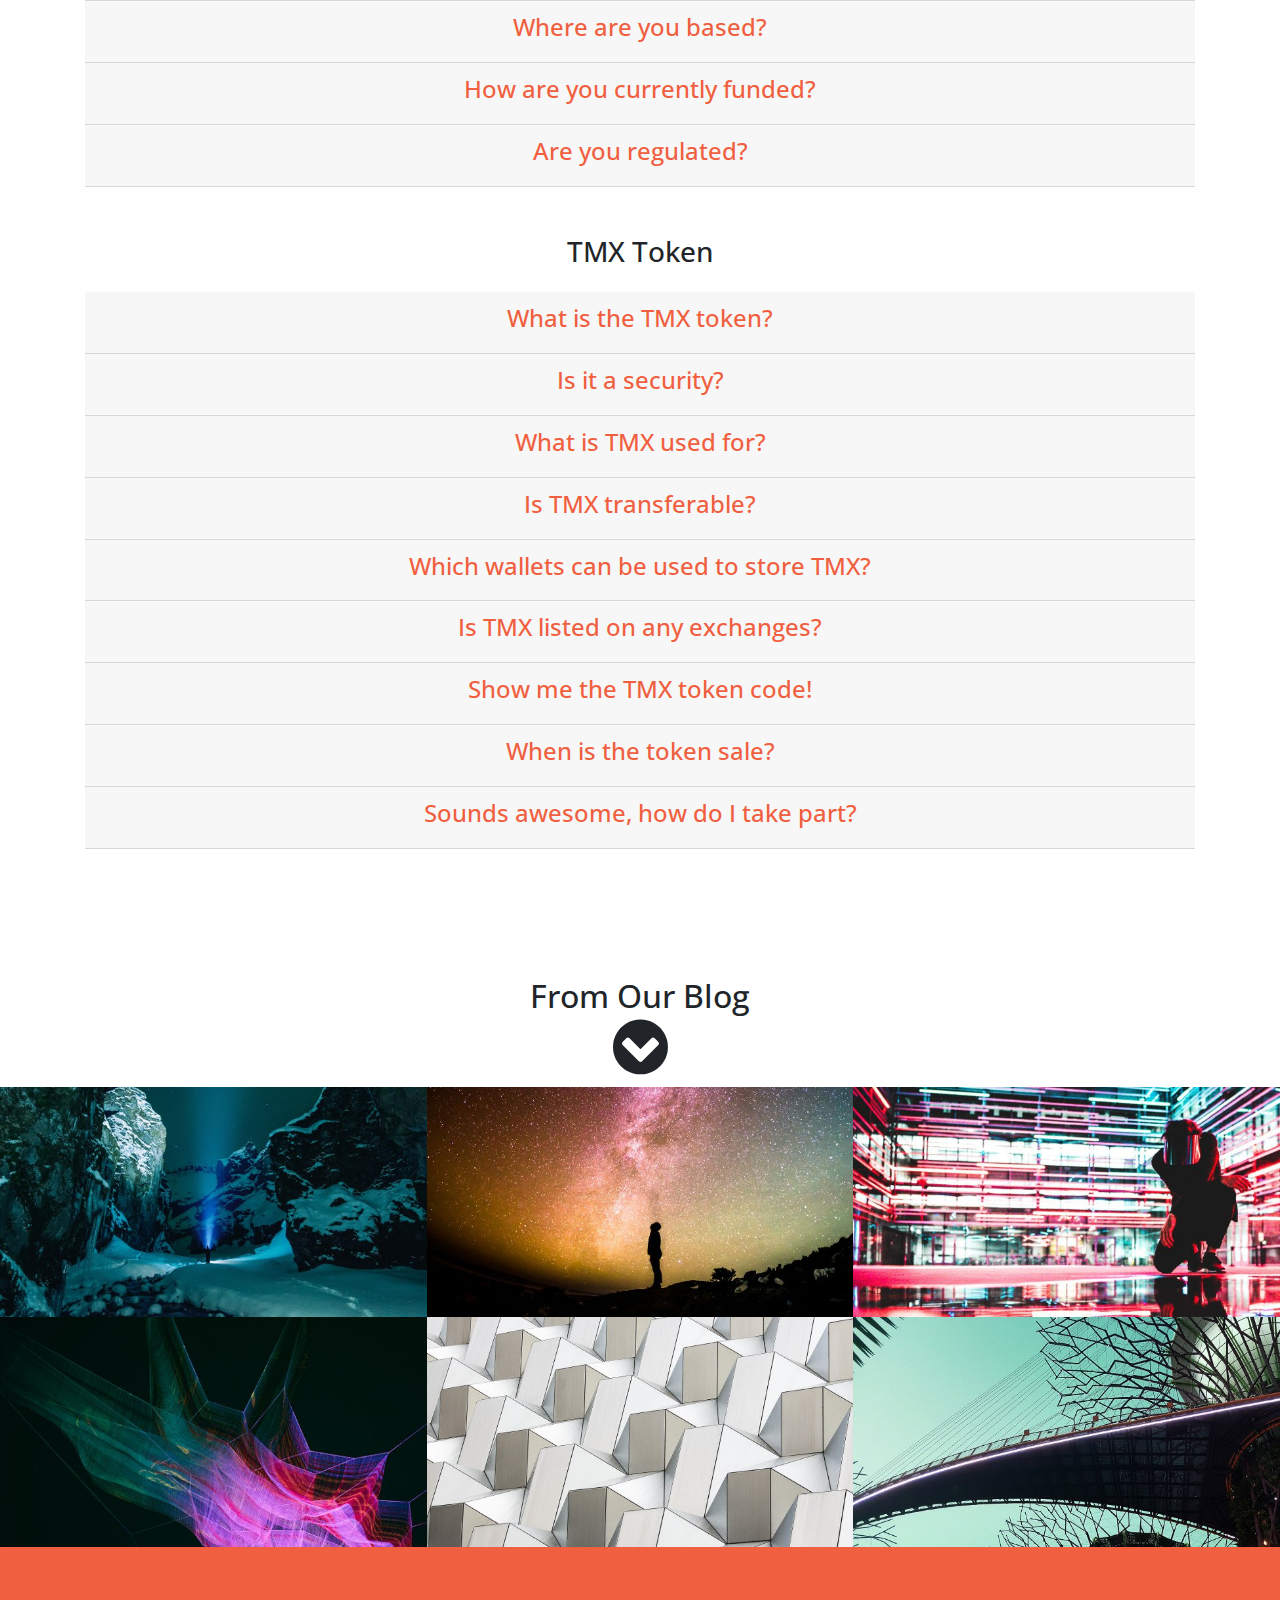
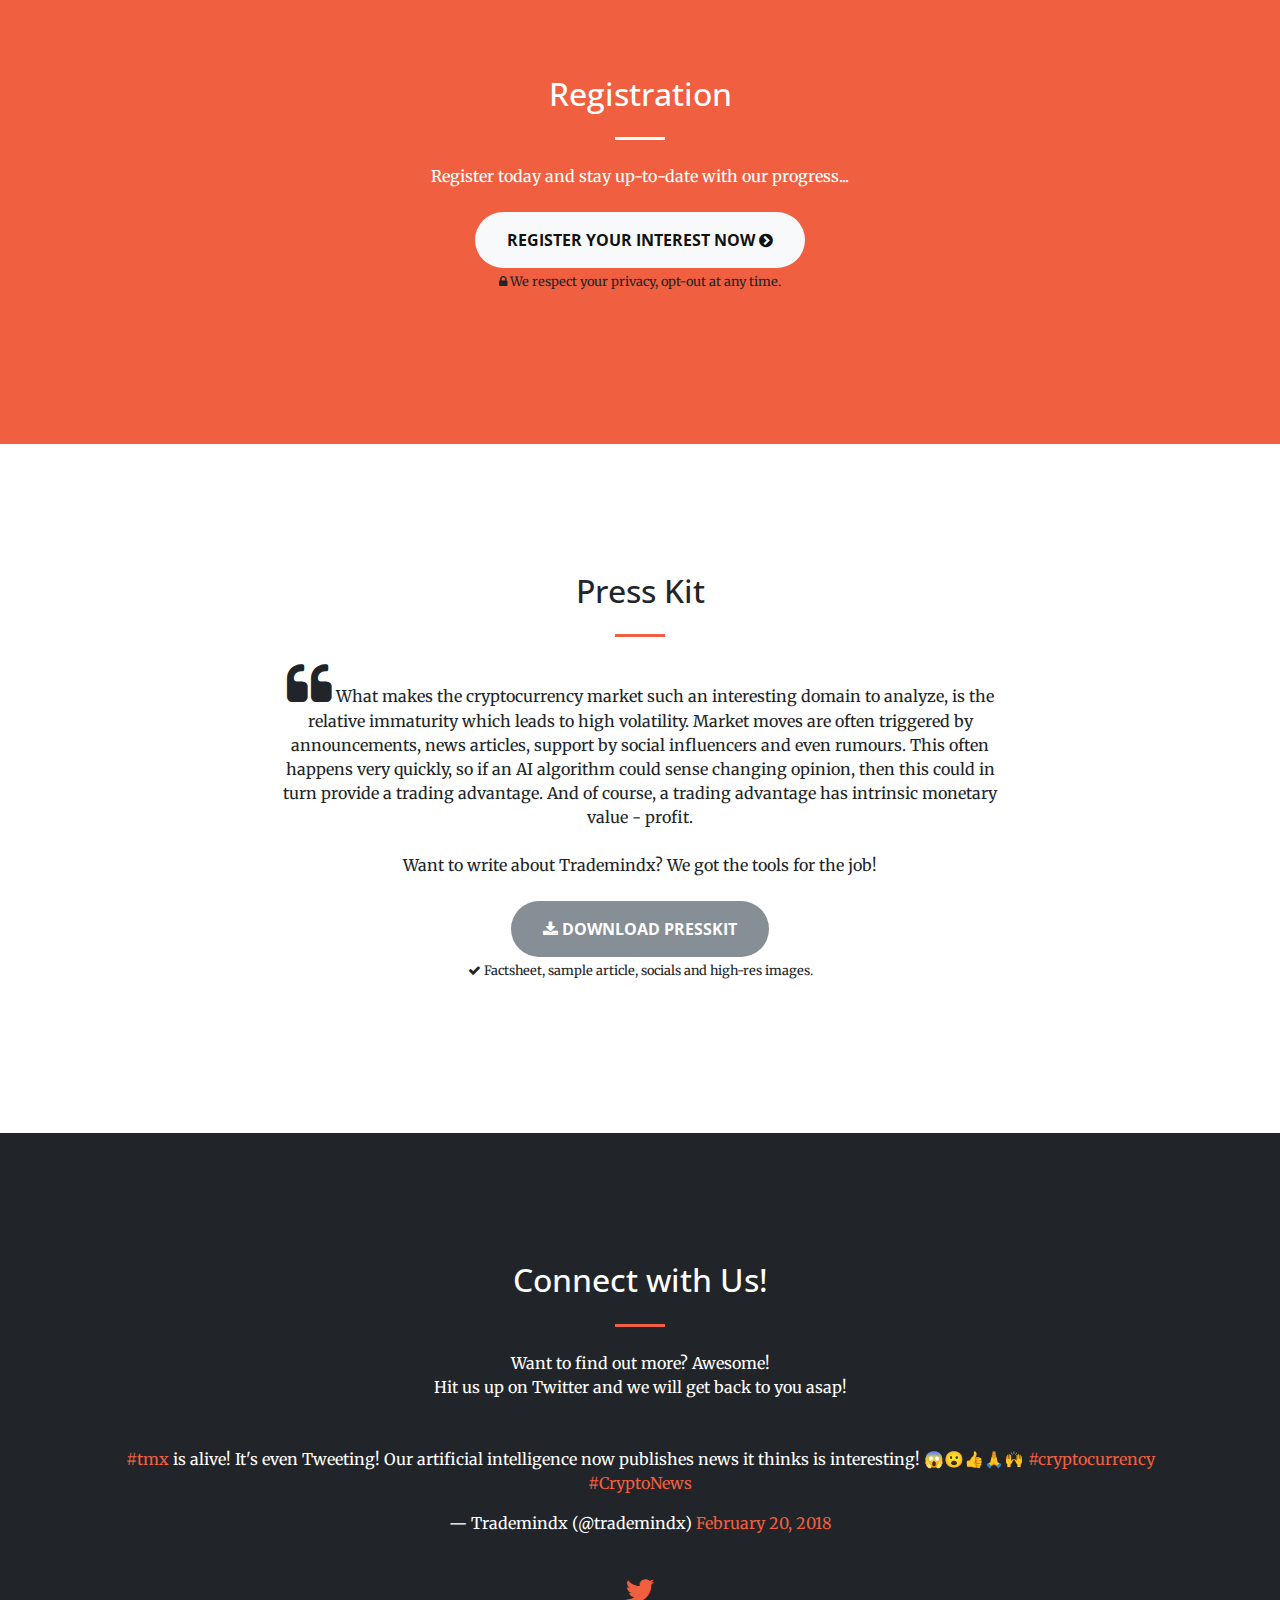
==== commit 71846e3b: "token sale updates" ====
--- a/index.html
+++ b/index.html
@@ -381,29 +381,28 @@
 
                 <p class="mb-4">Over the last few months we have successfully built a working prototype of Trademindx! The artificial intelligence monitors the cryptocurrency market, determines sentiment and provides trading signals.</p>
 
-                <p class="mb-4">We have also been busy developing and testing the TMX token that runs on Ethereum blockchain.</p>
-
                 <img class="img-fluid" src="img/trademindx-prototype.png" alt="Trademindx Prototype"><br/><br/>
             </div>
         </section>
 
         <section id="token" class="bg-light">
             <div class="container text-center">
-                <h2 class="mb-4">TMX - Token Sale - Registration Open!</h2>
+                <h2 class="mb-4">TMX Token</h2>
                 <hr class="my-4">
                 <img class="img-fluid" src="img/tmx-token.png" alt="TMX token"><br/><br/>
 
                 <p class="mb-4">TMX is a utility token based on the <a href="https://www.ethereum.org/"
                                                                                     target="_blank">Ethereum</a>
                     blockchain and is compatible with
-                    Ethereum wallets that support ERC20 standard.<br/> The token sale will enable us to build out the Trademindx development team, infrastructure and platform.<br/><br/>
-                    We are in the initial stages of this project, but have already built an early working prototype.<br/><br/>
-
-                    TMX can be used to gain access to the future Trademindx platform.<br /><br />
+                    Ethereum wallets that support ERC20 standard.<br/><br/>
+
+                    TMX will be required to gain access to the future Trademindx platform.<br /><br />
+
+                    We have decided not to run a token sale at this time, please refer to <a href="https://trademindx.com/blog/2018/04/06/why-we-decided-not-to-run-an-ico-for-tmx-tokens.html">our blog post</a> for more details.
                 </p>
                 <br />
 
-                <h2 class="mb-4">TMX Token Distribution & Details</h2>
+                <!--<h2 class="mb-4">TMX Token Distribution & Details</h2>
                 <hr class="my-4">
 
                 <div class="row">
@@ -445,6 +444,7 @@
                 <a class="registerlink btn btn-primary btn-xl" href="register">Register for Pre-sale <i class="fa fa-chevron-circle-right"></i></a>
                 <p class="mb-4"><small><i class="fa fa-lock fa"></i> Verified with <a href="https://www.clearify.io/" target="_blank">clearify.io</a> for added security.</small></p>
                 <img class="img-fluid" src="img/clearify.png" alt="Verified with clearify.io"><br/><br/>
+                -->
 
             </div>
         </section>
@@ -496,11 +496,10 @@
                                 <div class="timeline-panel">
                                     <div class="timeline-heading">
                                         <h4>Q2 / 2018</h4>
-                                        <h4>Token Sale</h4>
+                                        <h4>MVP Development</h4>
                                     </div>
                                     <div class="timeline-body">
-                                        <p class="text-faded mb-4"><i>TMX token sale / smart contract on Ethereum
-                                            blockchain (ERC20) / compatible with Ethereum wallets / exchange listing / airdrops</i>
+                                        <p class="text-faded mb-4"><i>Building out scalable enterprise-grade services / Back testing and tuning AI parameters / Container packaging / Cloud deployment</i>
                                         </p>
                                     </div>
                                 </div>
@@ -527,10 +526,10 @@
                                 <div class="timeline-panel">
                                     <div class="timeline-heading">
                                         <h4>Q4 / 2018</h4>
-                                        <h4>Token Burn</h4>
+                                        <h4>Quality Assurance</h4>
                                     </div>
                                     <div class="timeline-body">
-                                        <p class="text-faded mb-4"><i>Unallocated TMX tokens will be burned off (destroyed) thus reducing circulating supply</i></p>
+                                        <p class="text-faded mb-4"><i>Unit testing / Integration testing / End-user testing / Back testing of AI models</i></p>
                                     </div>
                                 </div>
                             </li>
@@ -689,11 +688,6 @@
                         </div>
                     </div>
                 </div>
-                <div class="row">
-                    <div class="col-lg-8 mx-auto text-center">
-                        <p class="large text-muted">We are still looking for talented individuals to join our team! Get in touch with us if you have relevant experience and want to be part of our journey!</p>
-                    </div>
-                </div>
             </div>
         </section>
 
@@ -906,98 +900,15 @@
                                         class="fa fa-github fa"></i></a></i>
                         </div>
                     </div>
-
-                    <br/><br/>
-                    <h3 class="section-heading mb-4">TMX Token Distribution</h3>
-                    <div class="card-header">
-                        <h4 class="section-heading">
-                            <a class="accordion-toggle collapsed" data-toggle="collapse" data-parent="#accordion"
-                               href="#collapsed1">What are reserves?</a>
-                        </h4>
-                    </div>
-                    <div id="collapsed1" class="panel-collapse collapse">
-                        <div class="card-block">
-                            <i>Reserves are pre-mined tokens retained by Trademindx for future contingency purposes.</i>
-                        </div>
-                    </div>
-                    <div class="card-header">
-                        <h4 class="section-heading">
-                            <a class="accordion-toggle collapsed" data-toggle="collapse" data-parent="#accordion"
-                               href="#collapsed2">What is the pre-sale?</a>
-                        </h4>
-                    </div>
-                    <div id="collapsed2" class="panel-collapse collapse">
-                        <div class="card-block">
-                            <i>The pre-sale is an opportunity to purchase TMX tokens before they go on public sale.<br />Getting involved during the pre-sale means you will be eligible for pre-sale bonuses!</i>
-                        </div>
-                    </div>
-                    <div class="card-header">
-                        <h4 class="section-heading">
-                            <a class="accordion-toggle collapsed" data-toggle="collapse" data-parent="#accordion"
-                               href="#collapsed3">What is the public sale?</a>
-                        </h4>
-                    </div>
-                    <div id="collapsed3" class="panel-collapse collapse">
-                        <div class="card-block">
-                            <i>The public sale will be an automated sale where anyone can exchange Ethereum (ETH) for
-                                TMX tokens.<br/>TMX tokens will be mined on demand subject to the hard cap specified in
-                                the distribution breakdown.</i>
-                        </div>
-                    </div>
-                    <div class="card-header">
-                        <h4 class="section-heading">
-                            <a class="accordion-toggle collapsed" data-toggle="collapse" data-parent="#accordion"
-                               href="#collapsed4">What are bonuses?</a>
-                        </h4>
-                    </div>
-                    <div id="collapsed4" class="panel-collapse collapse">
-                        <div class="card-block">
-                            <i>Bonuses are extra tokens pre-mined for early adopters on top of their pre-sale
-                                purchases.<br />The bonus pool also includes airdrops and referral bonus tokens.<br />Register now to get your unique referral code and start earning bonus TMX tokens!</i>
-                        </div>
-                    </div>
-                    <div class="card-header">
-                        <h4 class="section-heading">
-                            <a class="accordion-toggle collapsed" data-toggle="collapse" data-parent="#accordion"
-                               href="#collapsed5">What will be the total supply?</a>
-                        </h4>
-                    </div>
-                    <div id="collapsed5" class="panel-collapse collapse">
-                        <div class="card-block">
-                            <i>1,000,000,000 TMX</i>
-                        </div>
-                    </div>
-                    <div class="card-header">
-                        <h4 class="section-heading">
-                            <a class="accordion-toggle collapsed" data-toggle="collapse" data-parent="#accordion"
-                               href="#collapsed6">When is the pre-sale?</a>
-                        </h4>
-                    </div>
-                    <div id="collapsed6" class="panel-collapse collapse">
-                        <div class="card-block">
-                            <i>The pre-sale is scheduled to start during Q2 2018!<br />Please register in the meantime and we will notify you.</i>
-                        </div>
-                    </div>
-                    <div class="card-header">
-                        <h4 class="section-heading">
-                            <a class="accordion-toggle collapsed" data-toggle="collapse" data-parent="#accordion"
-                               href="#collapsed7">When is the public sale?</a>
+                    <div class="card-header">
+                        <h4 class="section-heading">
+                            <a class="accordion-toggle collapsed" data-toggle="collapse" data-parent="#accordion"
+                               href="#collapsed7">When is the token sale?</a>
                         </h4>
                     </div>
                     <div id="collapsed7" class="panel-collapse collapse">
                         <div class="card-block">
-                            <i>We will announce dates for the public sale soon.</i>
-                        </div>
-                    </div>
-                    <div class="card-header">
-                        <h4 class="section-heading">
-                            <a class="accordion-toggle collapsed" data-toggle="collapse" data-parent="#accordion"
-                               href="#collapsed8">Is there a referral programme?</a>
-                        </h4>
-                    </div>
-                    <div id="collapsed8" class="panel-collapse collapse">
-                        <div class="card-block">
-                            <i>Yes. You need to register to get your unique referral code and start earning bonus TMX tokens.</i>
+                            <i>We have decided to hold off on the token sale until further notice. Please see <a href="https://trademindx.com/blog/2018/04/06/why-we-decided-not-to-run-an-ico-for-tmx-tokens.html">our blog post</a> for further details.</i>
                         </div>
                     </div>
                     <div class="card-header">
@@ -1119,12 +1030,12 @@
 
         <section class="bg-primary" id="token sale">
             <div class="container text-center">
-                <h2 class="mb-4 text-white">Pre-sale Registration</h2>
+                <h2 class="mb-4 text-white">Registration</h2>
                 <hr class="light my-4">
-                <p class="mb-4 text-white">Register now for TMX token pre-sale.<br />
+                <p class="mb-4 text-white">Register today and stay up-to-date with our progress...<br />
                 </p>
-                <a class="registerlink btn btn-light btn-xl" href="register">Register for Pre-sale <i class="fa fa-chevron-circle-right"></i></a>
-                <p class="mb-4"><small><i class="fa fa-lock fa"></i> Verified with clearify.io for added security.</small></p>
+                <a class="registerlink btn btn-light btn-xl" href="register">Register Your Interest Now <i class="fa fa-chevron-circle-right"></i></a>
+                <p class="mb-4"><small><i class="fa fa-lock fa"></i> We respect your privacy, opt-out at any time.</small></p>
             </div>
         </section>
 
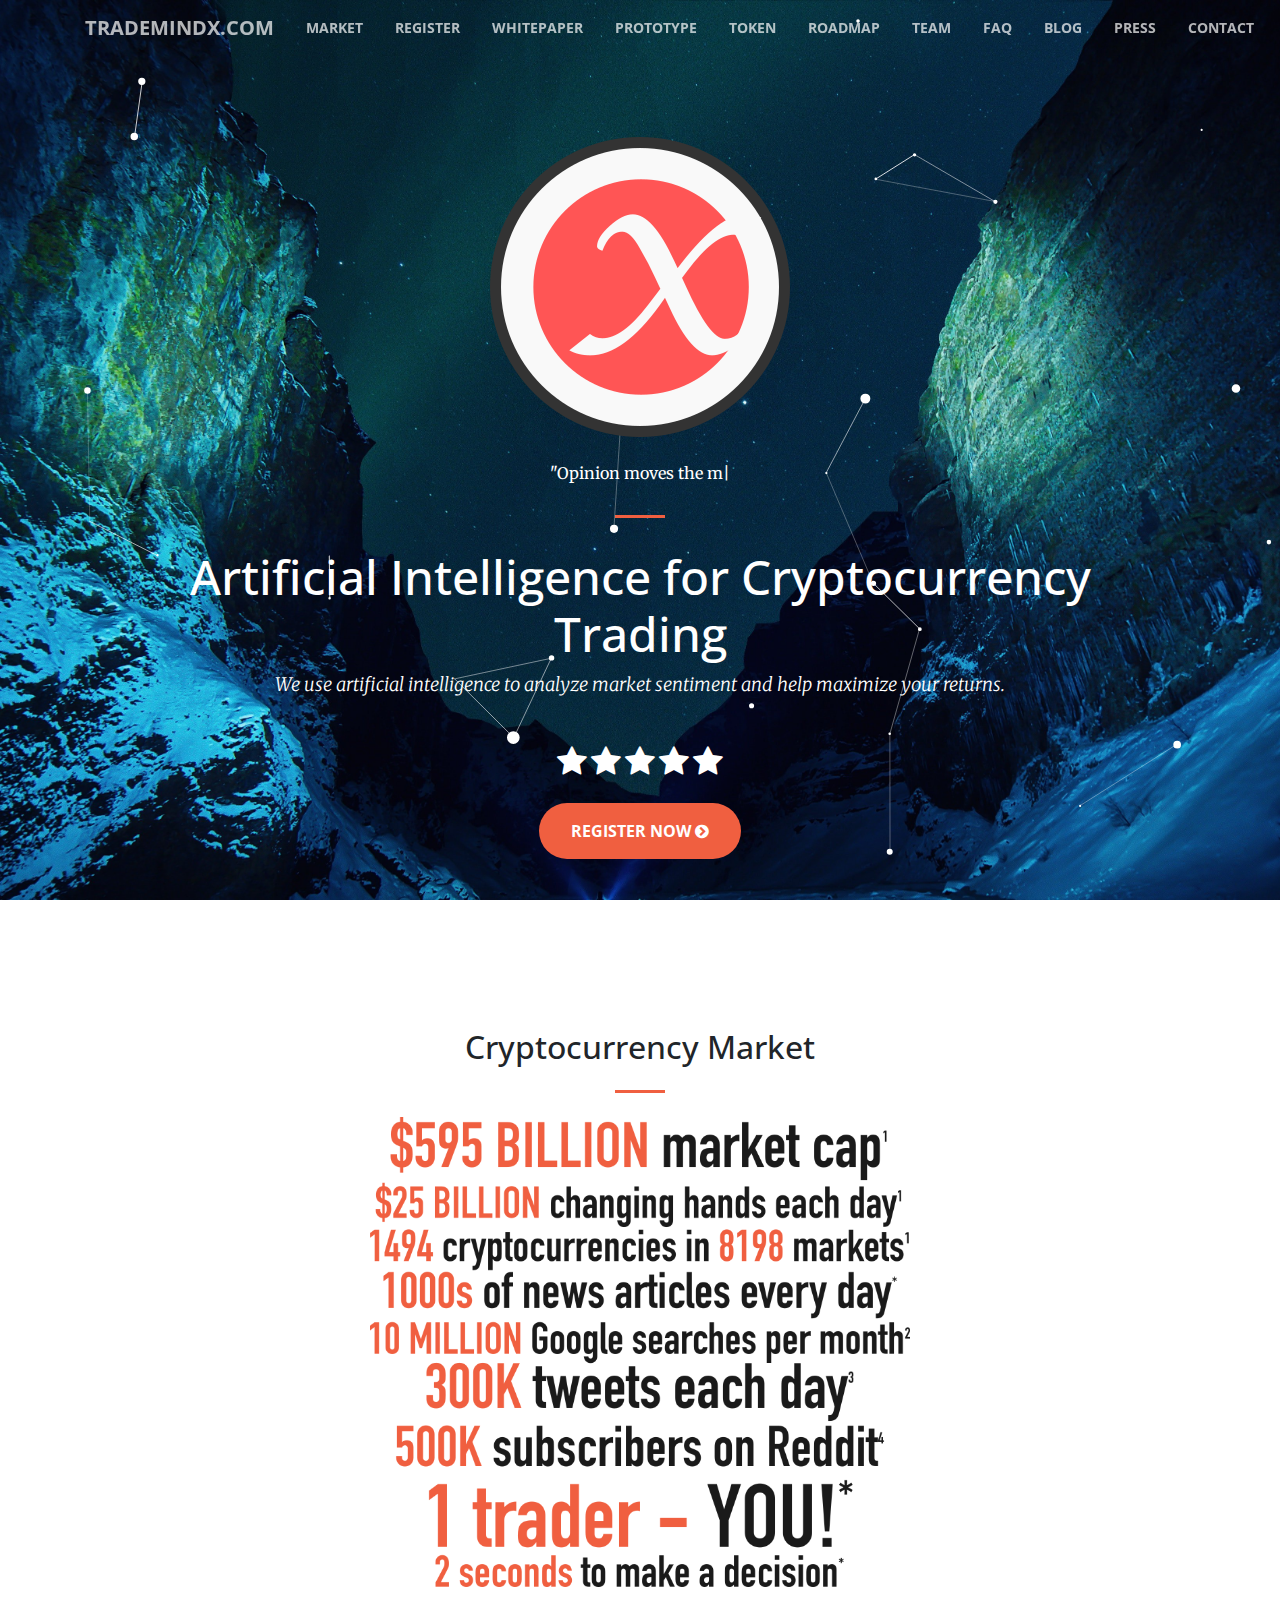
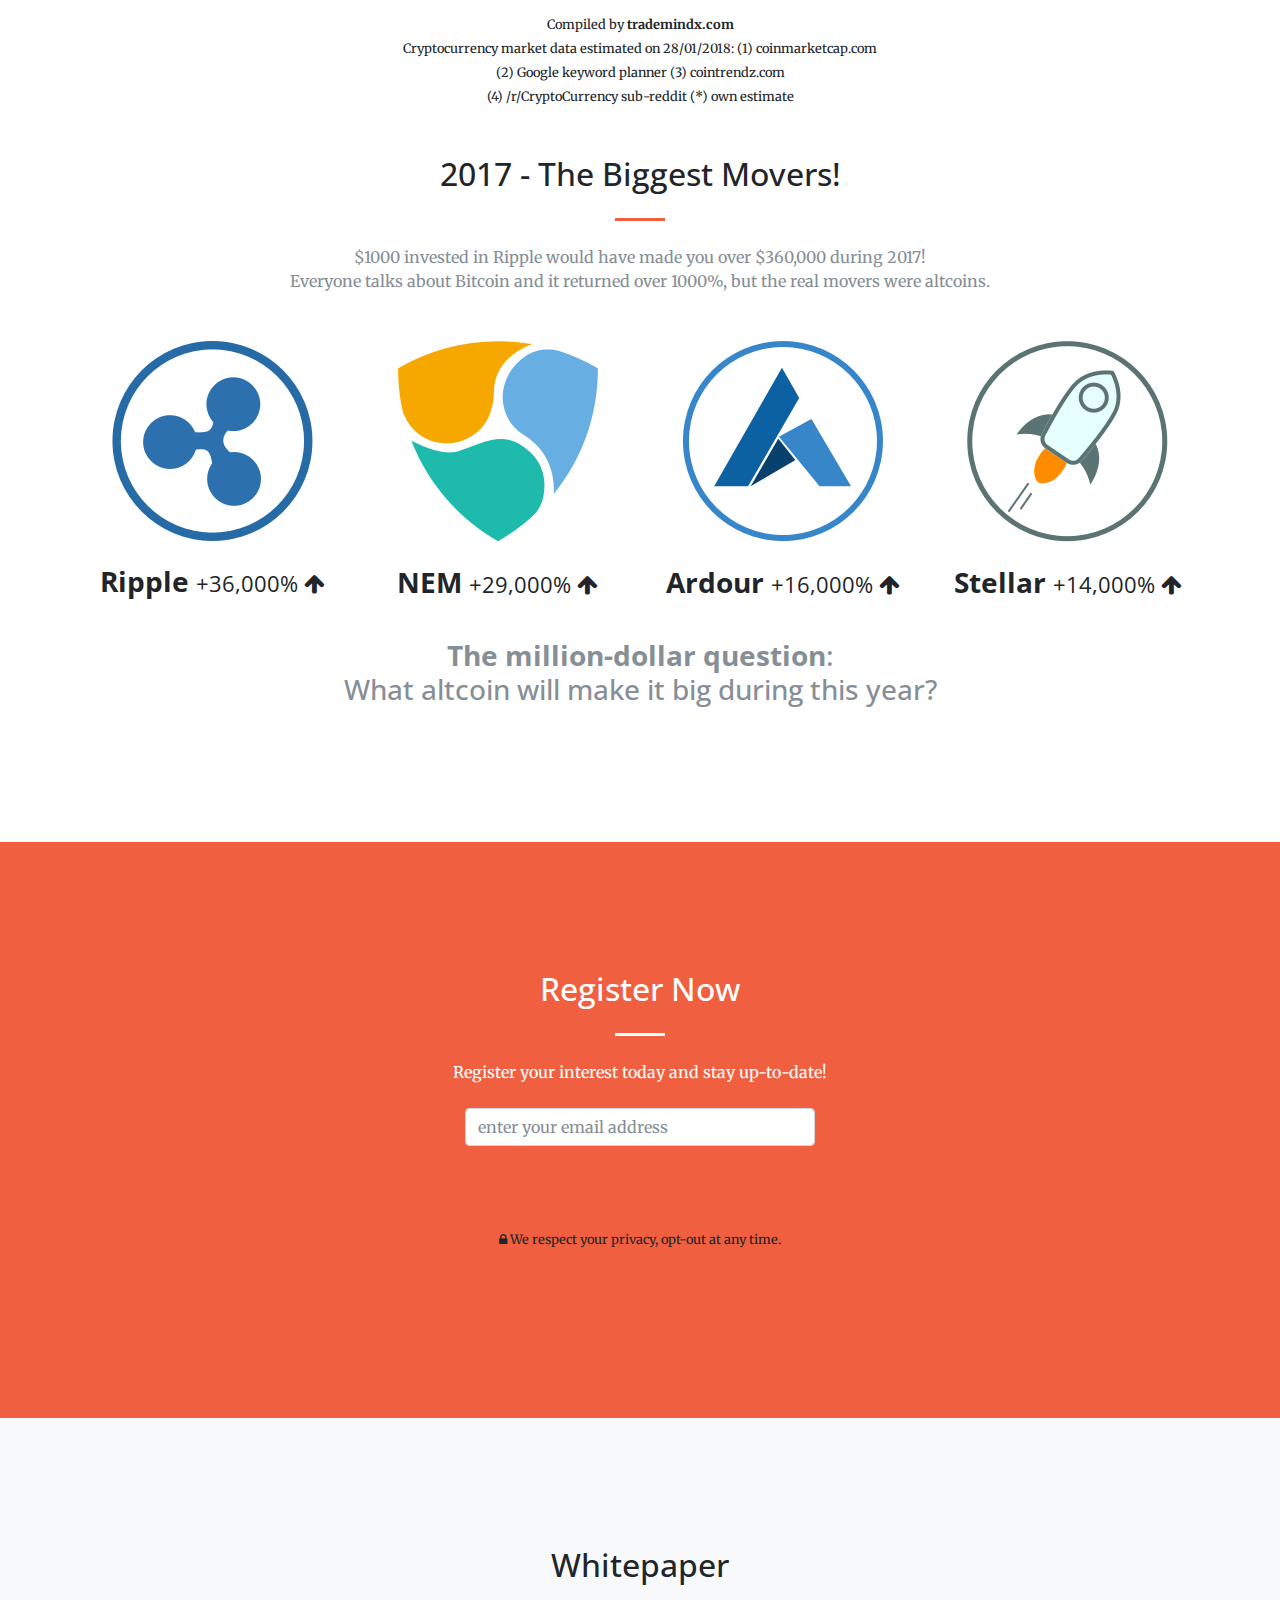
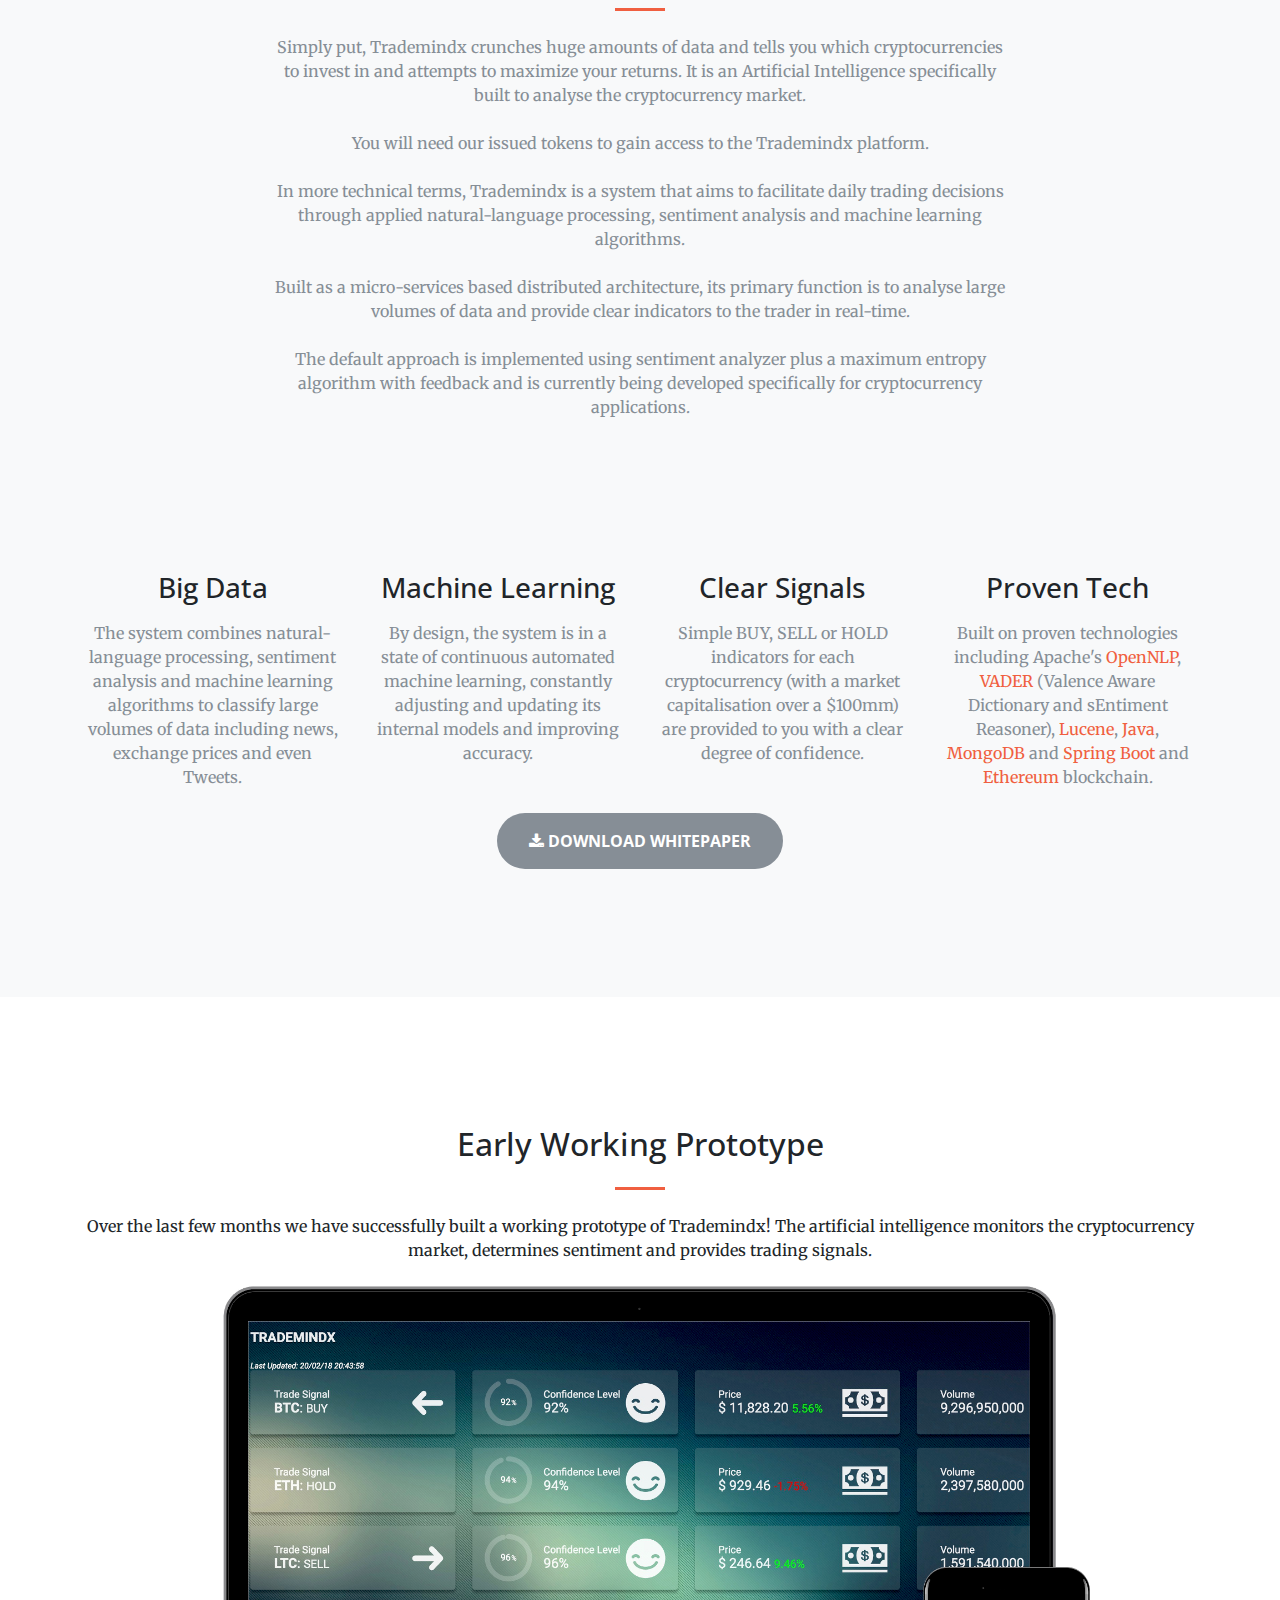
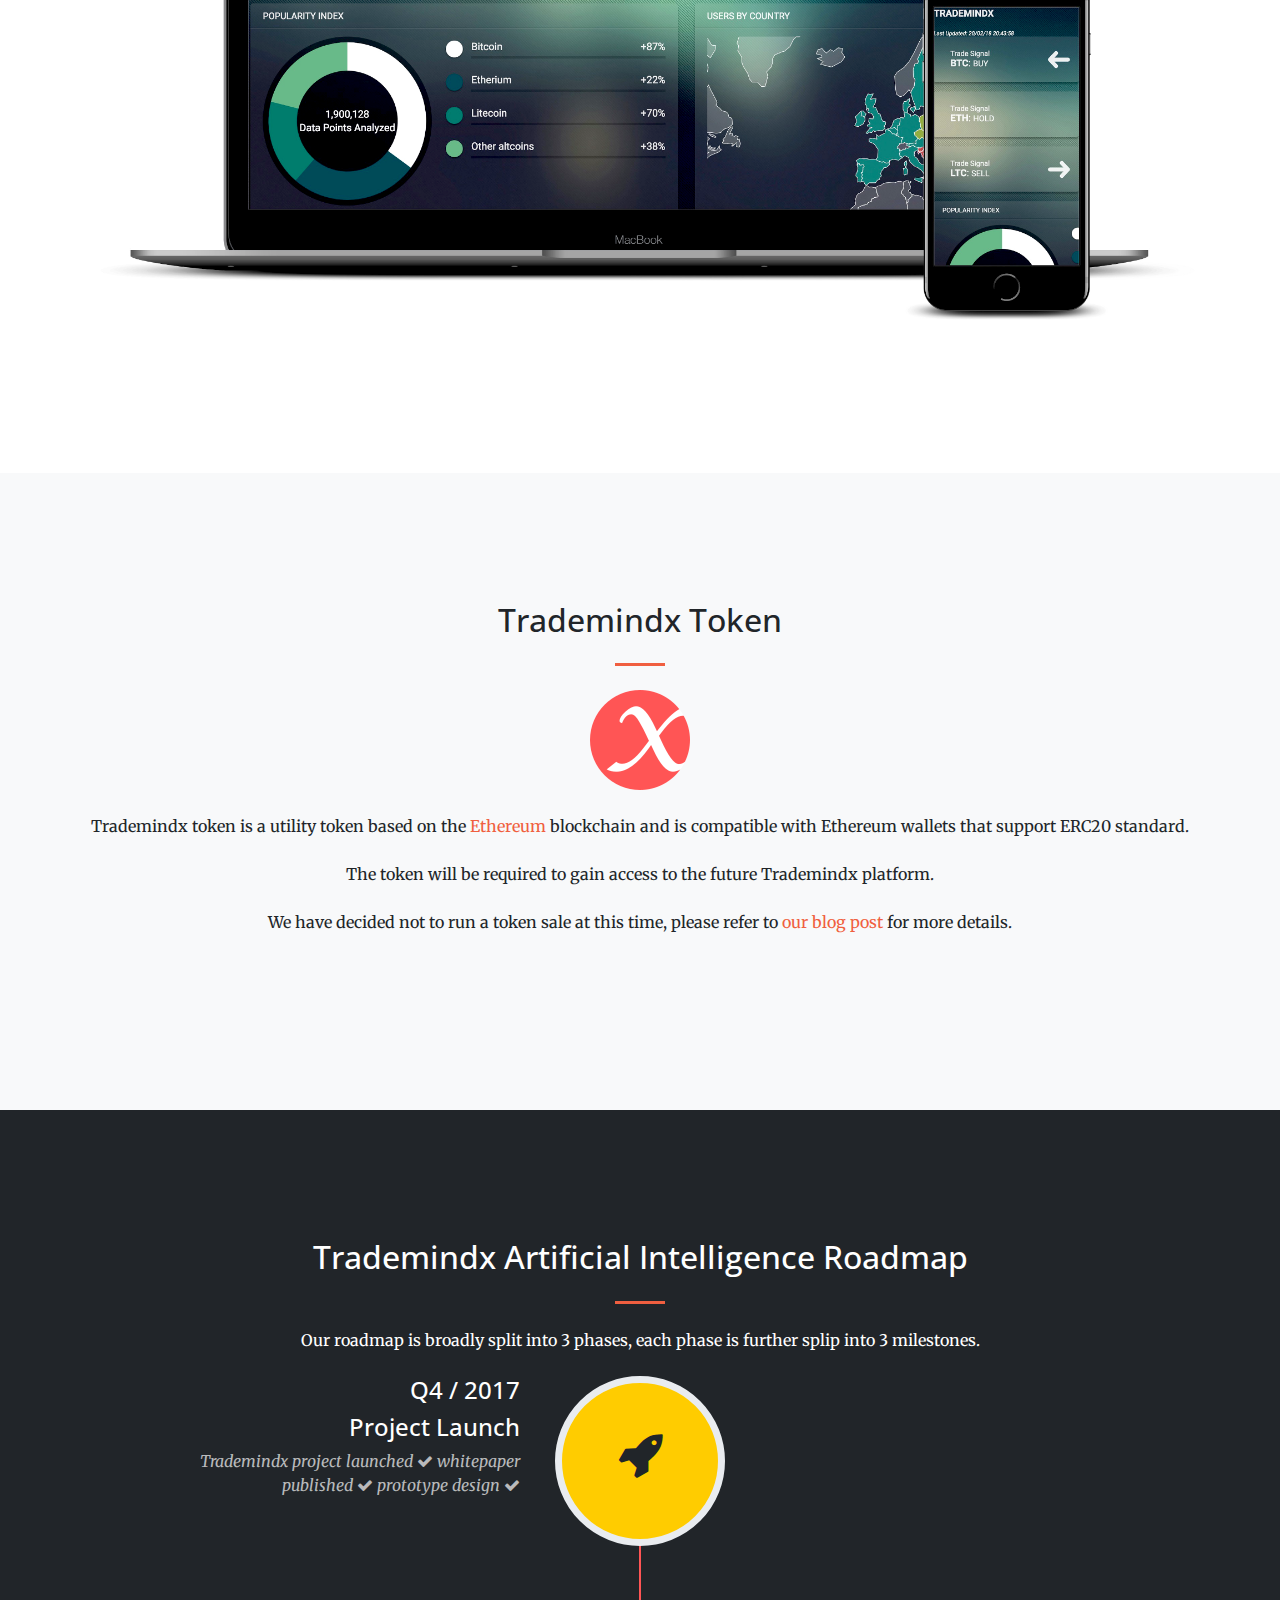
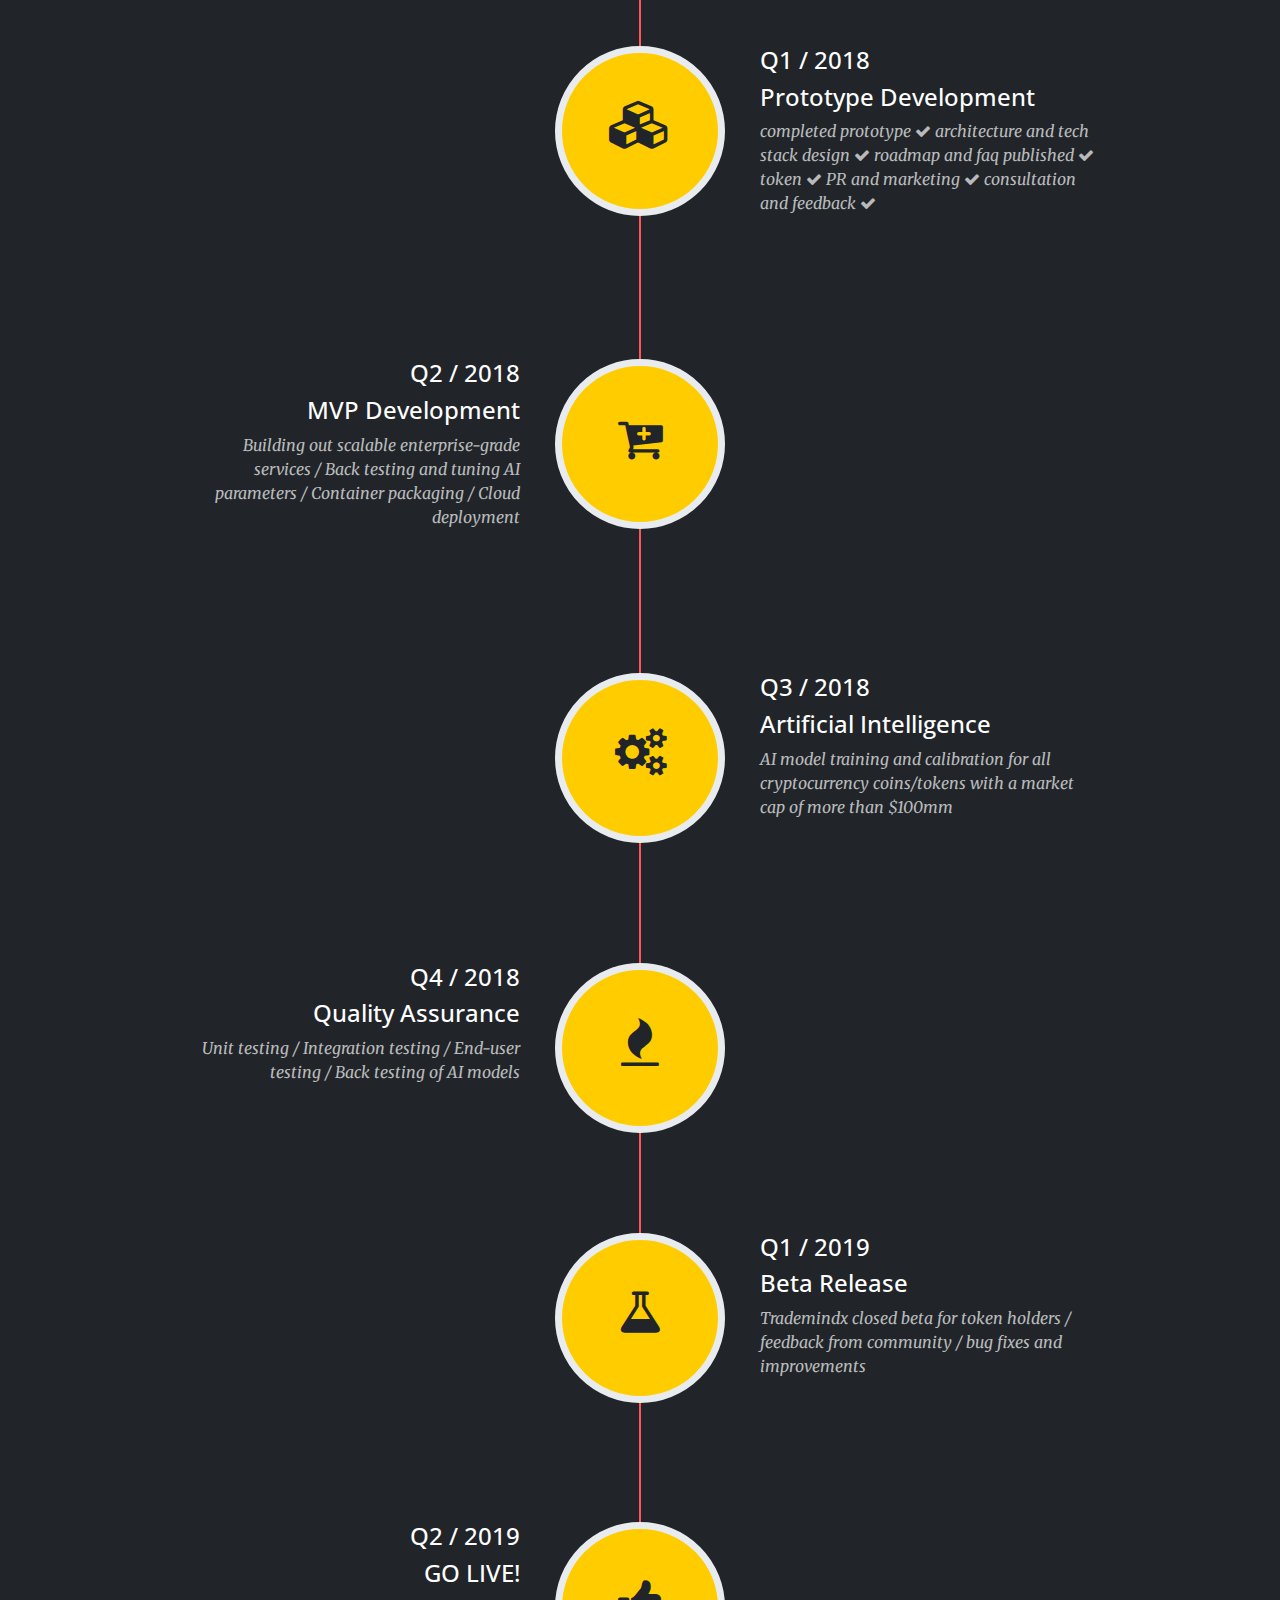
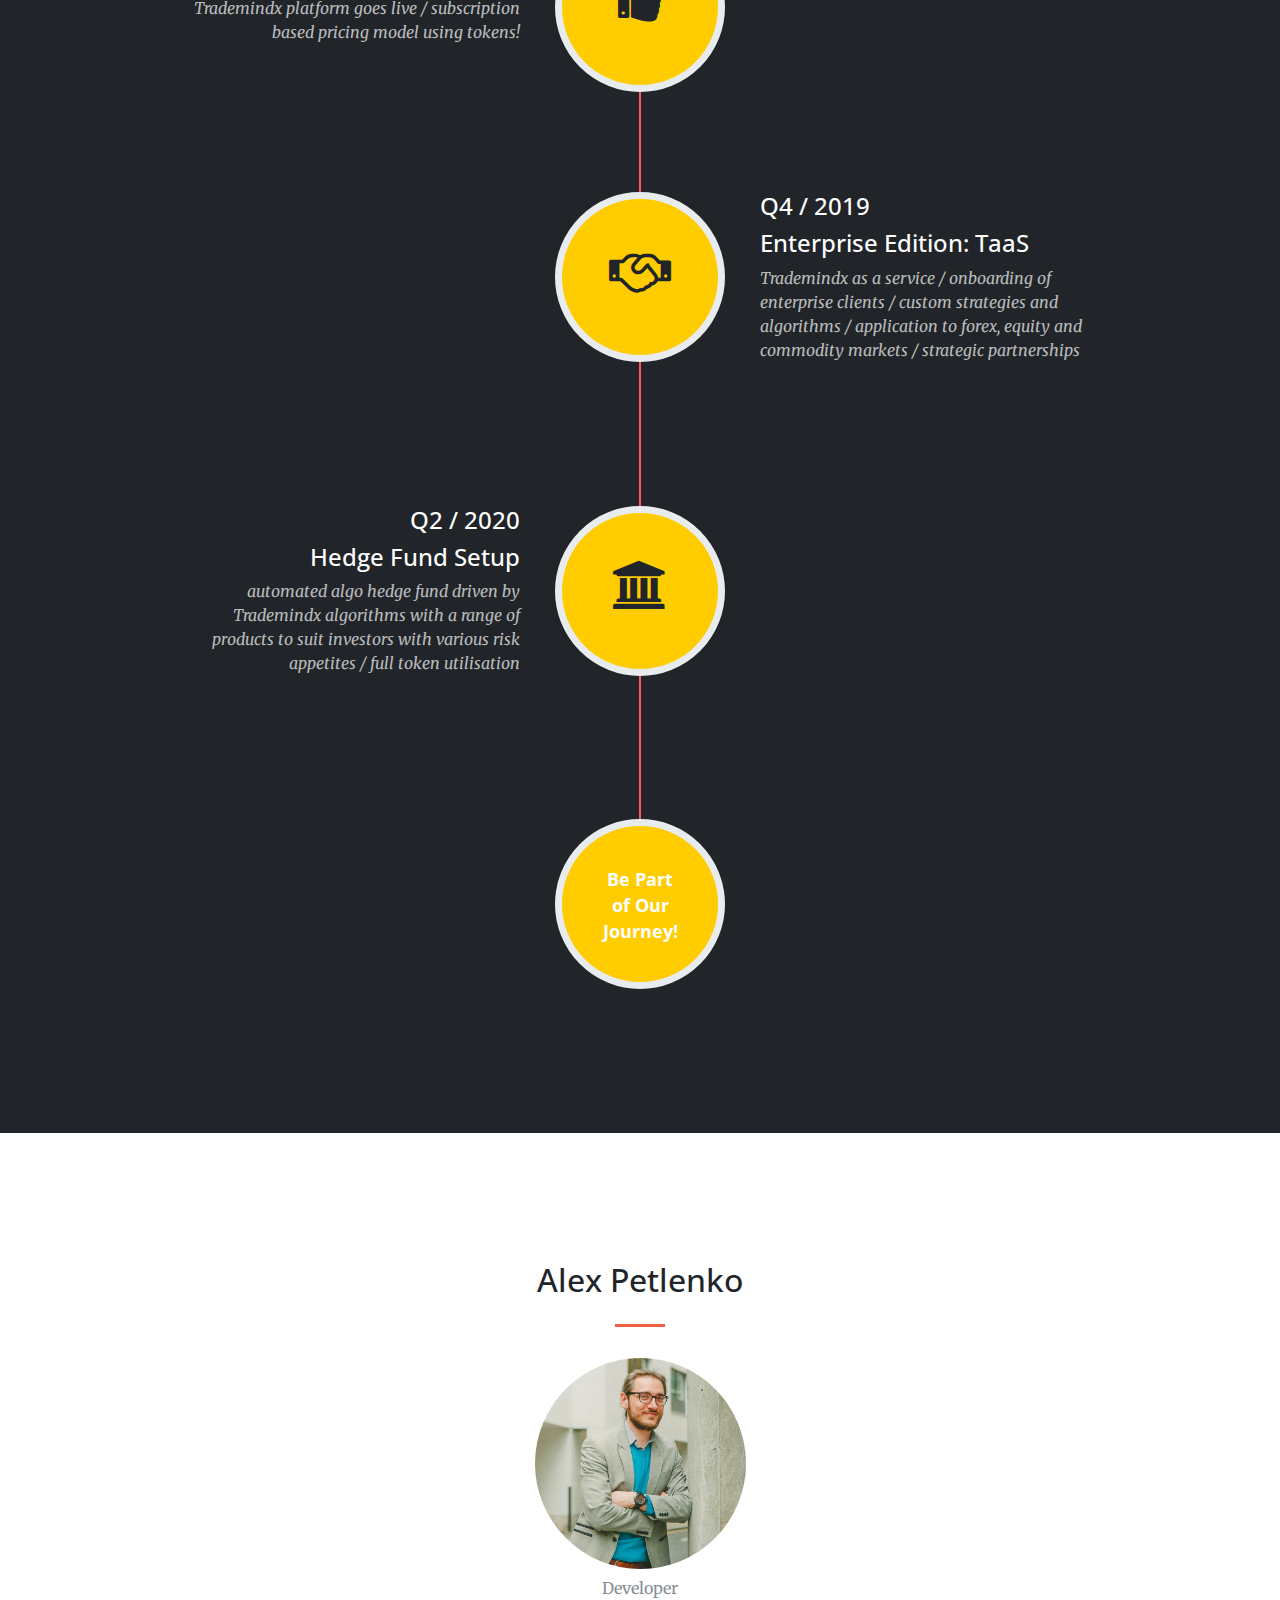
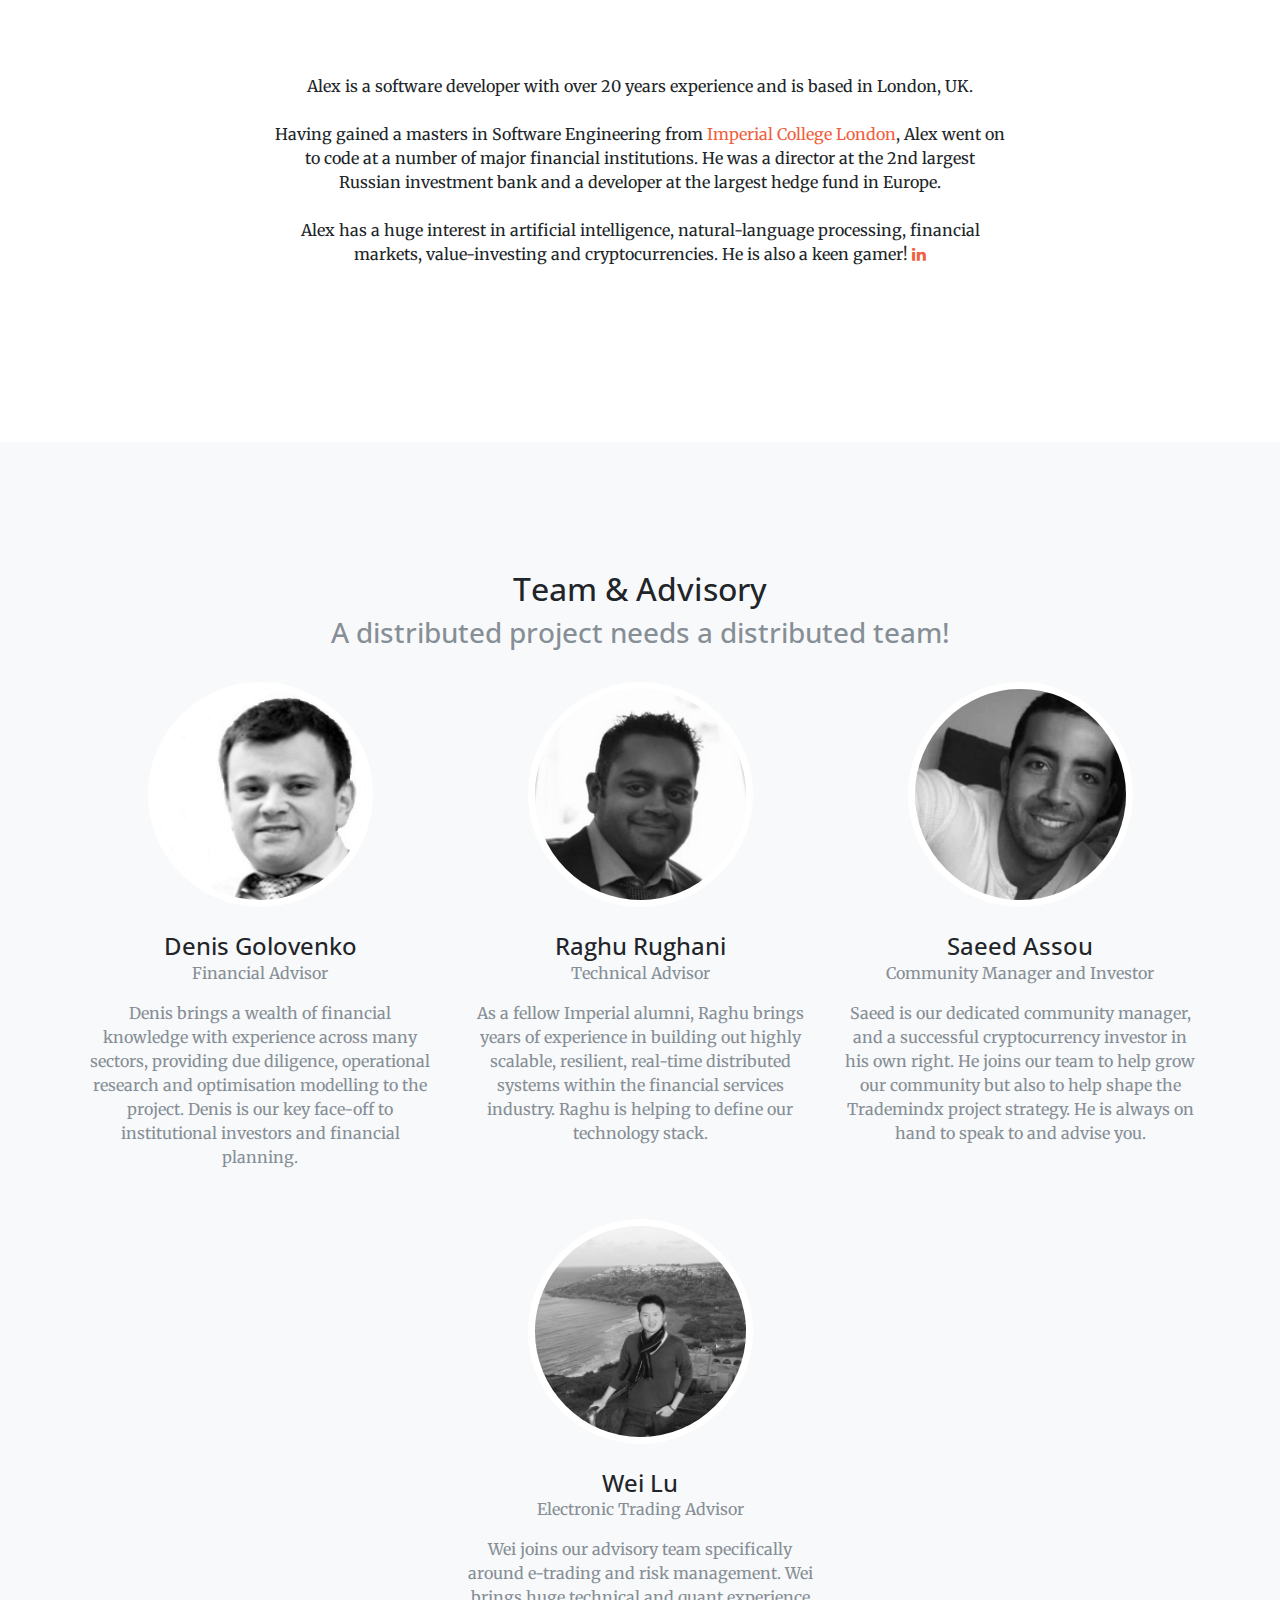
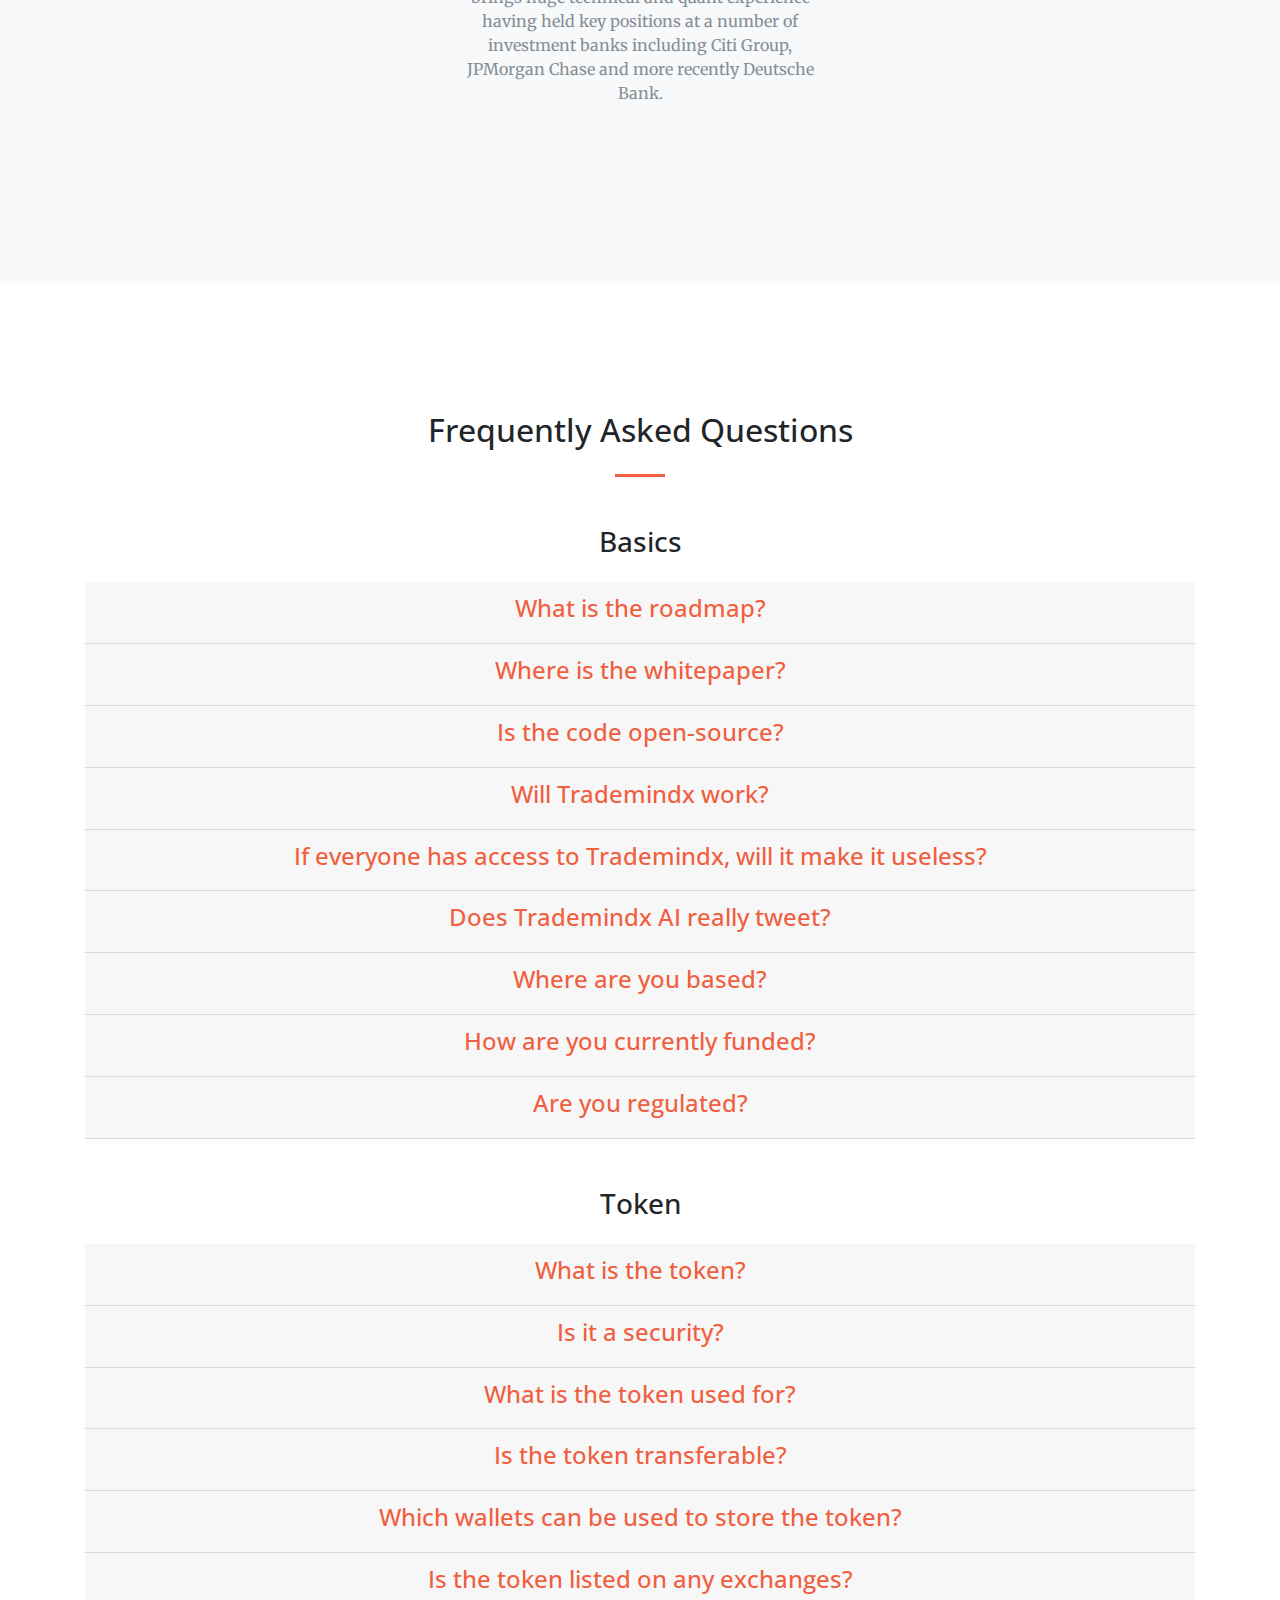
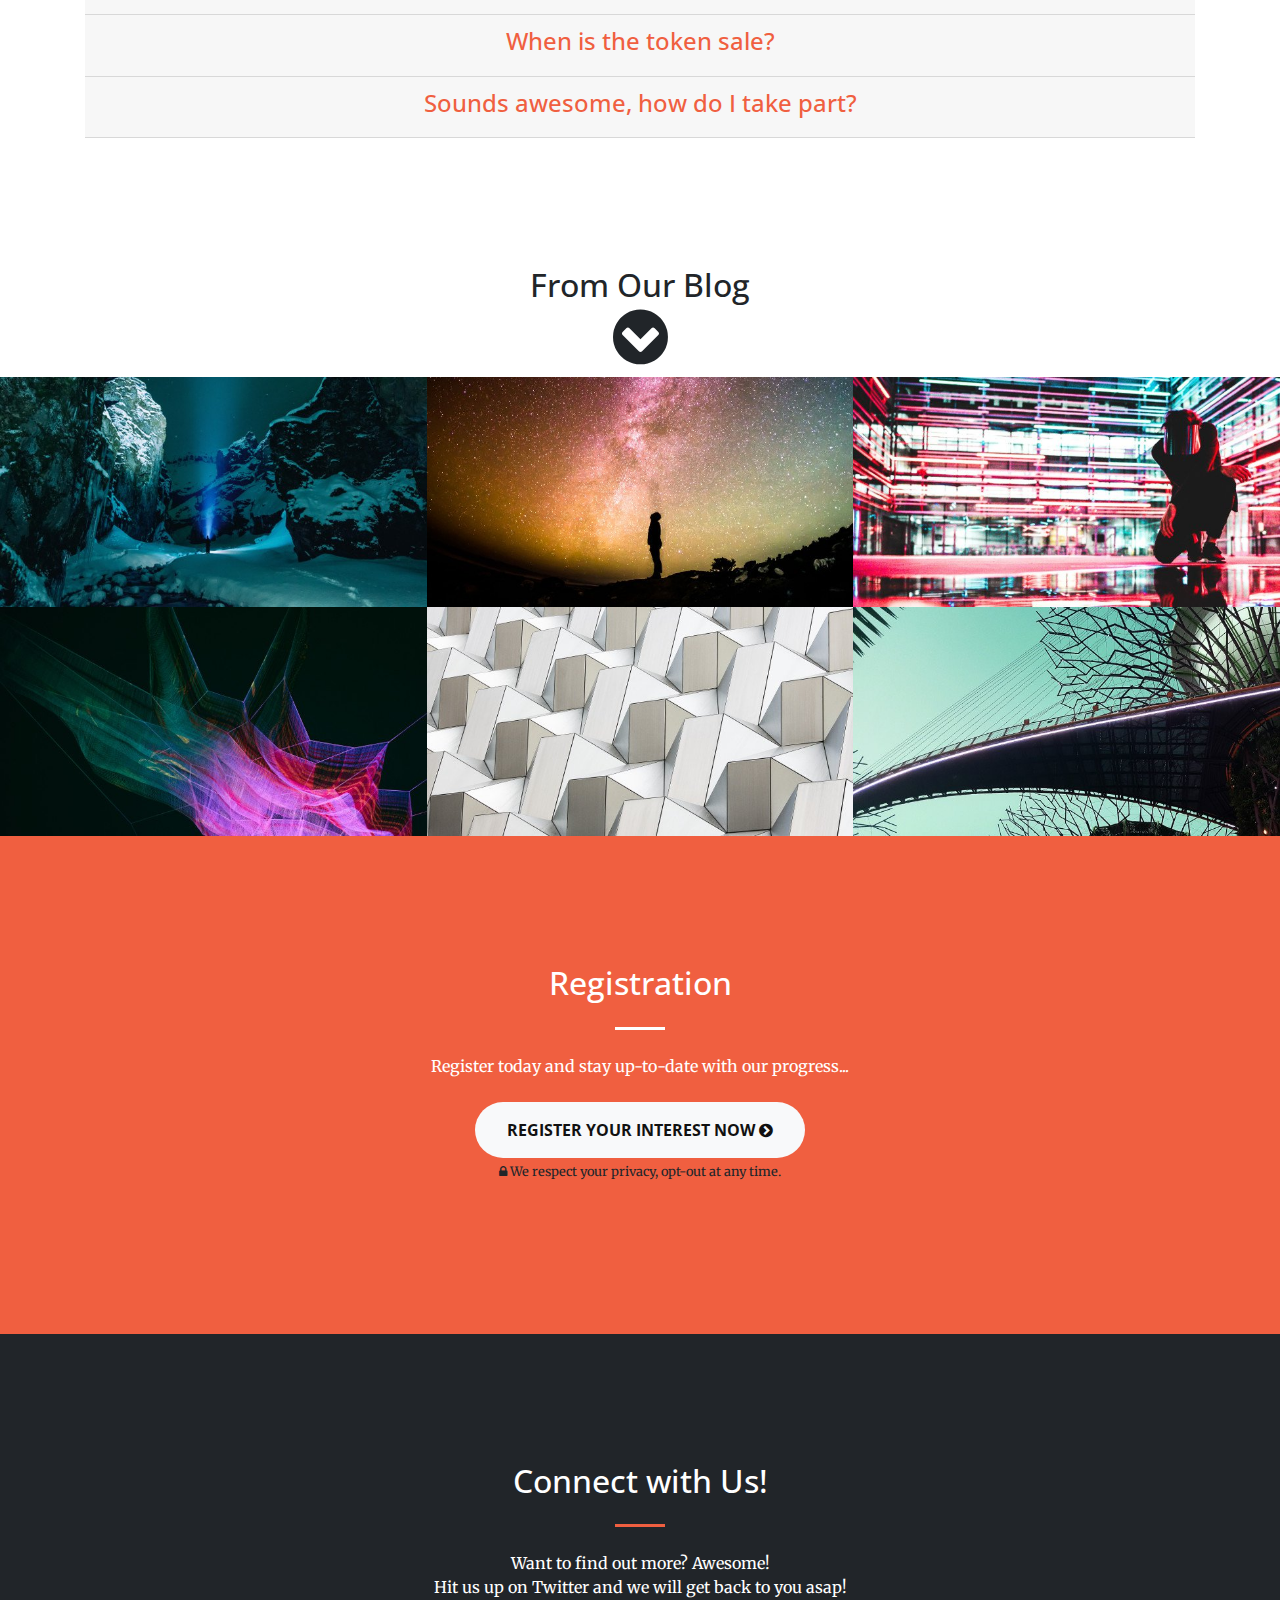
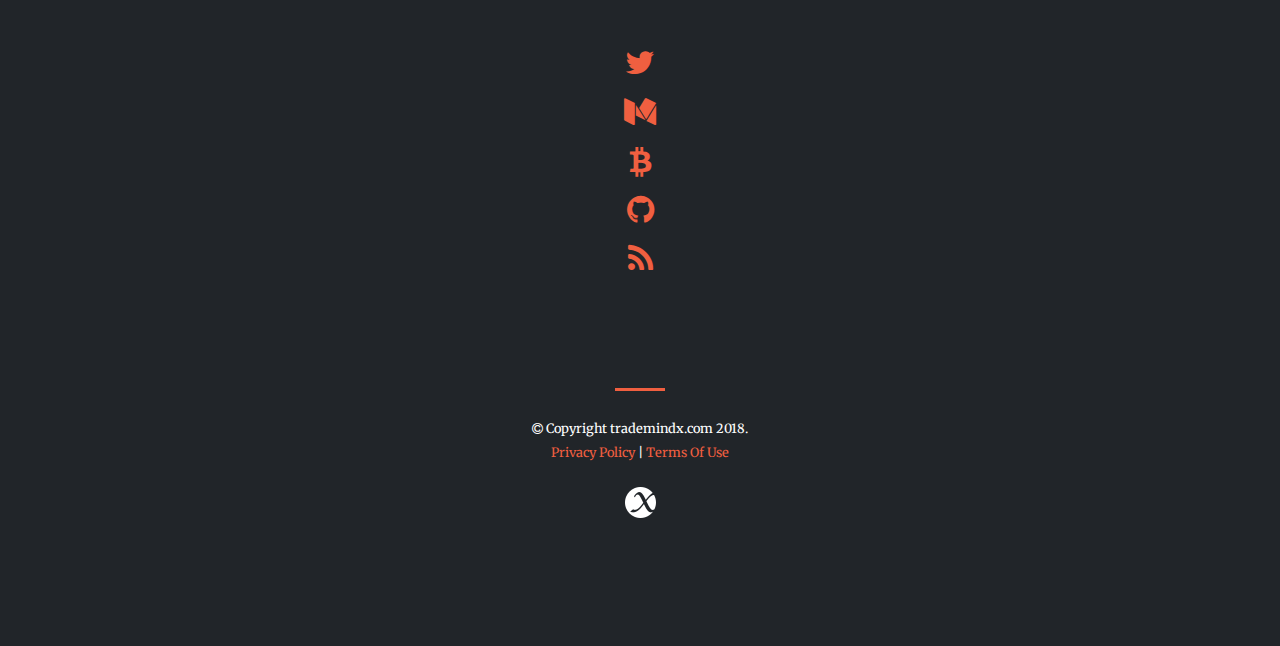
==== commit 5a9c0574: "token rename update" ====
--- a/index.html
+++ b/index.html
@@ -147,7 +147,6 @@
                         <i class="fa fa-star fa-2x"></i>
                         <i class="fa fa-star fa-2x"></i>
                         <br />
-                        <small class="mb-4">TMX token rating - Foundico.com</small>
                     </div>
                     <div class="col-lg-8 mx-auto">
 
@@ -227,17 +226,6 @@
                     </div>
                 </div>
             </div>
-            <br />
-            <div class="container">
-                <div class="row">
-                    <div class="col-lg-12 text-center">
-                        <div class="embed-responsive embed-responsive-16by9">
-                            <iframe class="embed-responsive-item"width="560" height="315" src="https://www.youtube.com/embed/26fzjMIFuSg?rel=0" frameborder="0" allow="autoplay; encrypted-media" allowfullscreen></iframe>
-                        </div>
-                    </div>
-                </div>
-            </div>
-
         </section>
 
         <section class="bg-primary" id="register">
@@ -289,7 +277,7 @@
                 <div class="row">
                     <div class="col-lg-8 mx-auto text-center">
                         <p class="text-muted mb-4">Simply put, Trademindx crunches huge amounts of data and tells you which cryptocurrencies to invest in and attempts to maximize your returns.  It is an Artificial Intelligence specifically built to analyse the cryptocurrency market.
-                            <br /><br />You will need TMX tokens to gain access to the Trademindx platform.
+                            <br /><br />You will need our issued tokens to gain access to the Trademindx platform.
                             <br/><br/>In more technical terms, Trademindx is a system that aims to facilitate daily trading
                             decisions
                             through applied natural-language processing, sentiment analysis and machine learning
@@ -303,14 +291,6 @@
                     </div>
                 </div>
             </div>
-            <!--<div class="container">
-                <div class="row">
-                    <div class="col-lg-12 text-center">
-                        <h2 class="section-heading">Trading Signals at Your Fingertips</h2>
-                        <hr class="my-4">
-                    </div>
-                </div>
-            </div>-->
             <div class="container">
                 <div class="row">
                     <div class="col-lg-3 col-md-6 text-center">
@@ -387,64 +367,20 @@
 
         <section id="token" class="bg-light">
             <div class="container text-center">
-                <h2 class="mb-4">TMX Token</h2>
+                <h2 class="mb-4">Trademindx Token</h2>
                 <hr class="my-4">
-                <img class="img-fluid" src="img/tmx-token.png" alt="TMX token"><br/><br/>
-
-                <p class="mb-4">TMX is a utility token based on the <a href="https://www.ethereum.org/"
+                <img class="img-fluid" src="img/token.png" alt="token"><br/><br/>
+
+                <p class="mb-4">Trademindx token is a utility token based on the <a href="https://www.ethereum.org/"
                                                                                     target="_blank">Ethereum</a>
                     blockchain and is compatible with
                     Ethereum wallets that support ERC20 standard.<br/><br/>
 
-                    TMX will be required to gain access to the future Trademindx platform.<br /><br />
-
-                    We have decided not to run a token sale at this time, please refer to <a href="https://trademindx.com/blog/2018/04/06/why-we-decided-not-to-run-an-ico-for-tmx-tokens.html">our blog post</a> for more details.
+                    The token will be required to gain access to the future Trademindx platform.<br /><br />
+
+                    We have decided not to run a token sale at this time, please refer to <a href="https://trademindx.com/blog/2018/04/06/why-we-decided-not-to-run-an-ico.html">our blog post</a> for more details.
                 </p>
                 <br />
-
-                <!--<h2 class="mb-4">TMX Token Distribution & Details</h2>
-                <hr class="my-4">
-
-                <div class="row">
-                    <div class="offset-lg-4 col-lg-4 text-center">
-                        <img class="img-fluid" src="img/tmx-token-distribution.png"
-                             alt="TMX token Distribution"><br/><br/>
-                    </div>
-                </div>
-
-                <p class="mb-4"><small><strong>Pre-sale</strong><br />200,000,000 (20%) TMX</small></p>
-                <p class="mb-4"><small><strong>Public sale</strong><br />300,000,000 (30%) TMX</small></p>
-                <p class="mb-4"><small><strong>Bonuses & Airdrops</strong><br />300,000,000 (30%) TMX</small></p>
-                <p class="mb-4"><small><strong>Team</strong><br />150,000,000 (15%) TMX</small></p>
-                <p class="mb-4"><small><strong>Reserves</strong><br />50,000,000 (5%) TMX</small></p>
-
-                <hr class="my-4">
-
-                <p class="mb-4"><strong>TMX Total Supply</strong><br />1,000,000,000 TMX</p>
-                <p class="mb-4"><strong>Toke Sale Priced in Ether</strong><br />1 ETH = 200,000 TMX</p>
-                <p class="mb-4"><strong>Funding Goal</strong><br />2.5K ETH</p>
-                <br />
-
-                <h2 class="mb-4">TMX Token Ratings</h2>
-                <hr class="my-4">
-                <i class="fa fa-star fa-2x"></i>
-                <i class="fa fa-star fa-2x"></i>
-                <i class="fa fa-star fa-2x"></i>
-                <i class="fa fa-star fa-2x"></i>
-                <i class="fa fa-star fa-2x"></i>
-
-                <h2 class="mb-4"><a href="https://foundico.com/ico/trademindx.html" target="_blank">Foundico</a> - <strong>92%</strong></h2>
-                <h2 class="mb-4"><a href="https://www.trackico.io/ico/trademindx/" target="_blank">TrackICO</a> - <strong>86%</strong></h2>
-
-                <p class="mb-4">Also listed on <a href="https://www.icoalert.com" target="_blank">ICO Alert</a>,
-                    <a href="https://icobench.com" target="_blank">ICOBench</a> and
-                    <a href="https://longcatchain.com" target="_blank">Longcatchain</a>.
-                </p>
-
-                <a class="registerlink btn btn-primary btn-xl" href="register">Register for Pre-sale <i class="fa fa-chevron-circle-right"></i></a>
-                <p class="mb-4"><small><i class="fa fa-lock fa"></i> Verified with <a href="https://www.clearify.io/" target="_blank">clearify.io</a> for added security.</small></p>
-                <img class="img-fluid" src="img/clearify.png" alt="Verified with clearify.io"><br/><br/>
-                -->
 
             </div>
         </section>
@@ -485,7 +421,7 @@
                                     </div>
                                     <div class="timeline-body">
                                         <p class="text-faded mb-4"><i>completed prototype <i class="fa fa-check"></i> architecture and tech stack
-                                            design <i class="fa fa-check"></i> roadmap and faq published <i class="fa fa-check"></i> TMX token <i class="fa fa-check"></i> PR and marketing <i class="fa fa-check"></i> consultation and feedback <i class="fa fa-check"></i></i></p>
+                                            design <i class="fa fa-check"></i> roadmap and faq published <i class="fa fa-check"></i> token <i class="fa fa-check"></i> PR and marketing <i class="fa fa-check"></i> consultation and feedback <i class="fa fa-check"></i></i></p>
                                     </div>
                                 </div>
                             </li>
@@ -543,7 +479,7 @@
                                         <h4>Beta Release</h4>
                                     </div>
                                     <div class="timeline-body">
-                                        <p class="text-faded mb-4"><i>Trademindx closed beta for TMX token holders
+                                        <p class="text-faded mb-4"><i>Trademindx closed beta for token holders
                                             / feedback from community / bug fixes and improvements</i></p>
                                     </div>
                                 </div>
@@ -559,7 +495,7 @@
                                     </div>
                                     <div class="timeline-body">
                                         <p class="text-faded mb-4"><i>Trademindx platform goes live / subscription based
-                                            pricing model using TMX tokens!</i></p>
+                                            pricing model using tokens!</i></p>
                                     </div>
                                 </div>
                             </li>
@@ -585,12 +521,12 @@
                                 <div class="timeline-panel">
                                     <div class="timeline-heading">
                                         <h4>Q2 / 2020</h4>
-                                        <h4>TMX Hedge Fund Setup</h4>
+                                        <h4>Hedge Fund Setup</h4>
                                     </div>
                                     <div class="timeline-body">
                                         <p class="text-faded mb-4"><i>automated algo hedge fund driven by Trademindx
                                             algorithms with a range of products to suit investors with
-                                            various risk appetites / full TMX token utilisation</i></p>
+                                            various risk appetites / full token utilisation</i></p>
                                     </div>
                                 </div>
                             </li>
@@ -760,7 +696,7 @@
                     </div>
                     <div id="collapsep5" class="panel-collapse collapse">
                         <div class="card-block">
-                            <i>Only TMX token holders will have access to the Trademindx platform.<br/>We do not
+                            <i>Only token holders will have access to the Trademindx platform.<br/>We do not
                                 anticipate all cryptocurrency traders to use the system<br/>and we believe the system
                                 will provide an edge to those traders who do have access.</i>
                         </div>
@@ -813,16 +749,16 @@
                     </div>
 
                     <br/><br/>
-                    <h3 class="section-heading mb-4">TMX Token</h3>
+                    <h3 class="section-heading mb-4">Token</h3>
                     <div class="card-header">
                         <h4 class="section-heading">
                             <a class="accordion-toggle" data-toggle="collapse" data-parent="#accordion"
-                               href="#collapse1">What is the TMX token?</a>
+                               href="#collapse1">What is the token?</a>
                         </h4>
                     </div>
                     <div id="collapse1" class="panel-collapse collapse in">
                         <div class="card-block">
-                            <i>TMX is a utility token based on the Ethereum blockchain.<br />It will be used to gain access to the Trademindx platform.</i>
+                            <i>The token is a utility token based on the Ethereum blockchain.<br />It will be used to gain access to the Trademindx platform.</i>
                         </div>
                     </div>
                     <div class="card-header">
@@ -833,19 +769,19 @@
                     </div>
                     <div id="collapse2" class="panel-collapse collapse in">
                         <div class="card-block">
-                            <i>The TMX token is not a digital currency, security, commodity or any
+                            <i>The token is not a digital currency, security, commodity or any
                                 other kind of financial instrument.</i>
                         </div>
                     </div>
                     <div class="card-header">
                         <h4 class="section-heading">
                             <a class="accordion-toggle collapsed" data-toggle="collapse" data-parent="#accordion"
-                               href="#collapse3">What is TMX used for?</a>
+                               href="#collapse3">What is the token used for?</a>
                         </h4>
                     </div>
                     <div id="collapse3" class="panel-collapse collapse">
                         <div class="card-block">
-                            <i>The TMX token grants access to the Trademindx platform.<br/>
+                            <i>The token grants access to the Trademindx platform.<br/>
                                 We envision that third-party developers may come up with new and novel use cases
                                 for the token in the future.</i>
                         </div>
@@ -853,24 +789,24 @@
                     <div class="card-header">
                         <h4 class="section-heading">
                             <a class="accordion-toggle collapsed" data-toggle="collapse" data-parent="#accordion"
-                               href="#collapse4">Is TMX transferable?</a>
+                               href="#collapse4">Is the token transferable?</a>
                         </h4>
                     </div>
                     <div id="collapse4" class="panel-collapse collapse">
                         <div class="card-block">
-                            <i>Yes, because TMX is a token based on the Ethereum blockchain, it is transferable.</i>
-                        </div>
-                    </div>
-                    <div class="card-header">
-                        <h4 class="section-heading">
-                            <a class="accordion-toggle collapsed" data-toggle="collapse" data-parent="#accordion"
-                               href="#collapse5">Which wallets can be used to store TMX?</a>
+                            <i>Yes, because the token is based on the Ethereum blockchain, it is transferable.</i>
+                        </div>
+                    </div>
+                    <div class="card-header">
+                        <h4 class="section-heading">
+                            <a class="accordion-toggle collapsed" data-toggle="collapse" data-parent="#accordion"
+                               href="#collapse5">Which wallets can be used to store the token?</a>
                         </h4>
                     </div>
                     <div id="collapse5" class="panel-collapse collapse">
                         <div class="card-block">
-                            <i>TMX is an ERC20 token, it can be stored in ERC20 compatible wallets.<br/>While we do not
-                                recommend any particular product, TMX can be stored using MyEtherWallet.<br />
+                            <i>Our token is an ERC20 token, it can be stored in ERC20 compatible wallets.<br/>While we do not
+                                recommend any particular product, however MyEtherWallet is suitable.<br />
                                 Do not use exchange based wallets.<br />For further info please consult this <a href="https://tokenmarket.net/what-is/how-to-participate-ethereum-token-crowdsale/" target="_blank">guide</a>.
                             </i>
                         </div>
@@ -878,37 +814,24 @@
                     <div class="card-header">
                         <h4 class="section-heading">
                             <a class="accordion-toggle collapsed" data-toggle="collapse" data-parent="#accordion"
-                               href="#collapse6">Is TMX listed on any exchanges?</a>
+                               href="#collapse6">Is the token listed on any exchanges?</a>
                         </h4>
                     </div>
                     <div id="collapse6" class="panel-collapse collapse">
                         <div class="card-block">
-                            <i>TMX maybe listed on exchanges in the future however this is not guaranteed at this
+                            <i>The token maybe listed on exchanges in the future however this is not guaranteed at this
                                 time.</i>
                         </div>
                     </div>
                     <div class="card-header">
                         <h4 class="section-heading">
                             <a class="accordion-toggle collapsed" data-toggle="collapse" data-parent="#accordion"
-                               href="#collapse8">Show me the TMX token code!</a>
-                        </h4>
-                    </div>
-                    <div id="collapse8" class="panel-collapse collapse">
-                        <div class="card-block">
-                            <i>TMX token code is written in Solidity based on OpenZeppelin library and the source code can be
-                                found on <a href="https://github.com/trademindx/tmx-token" target="_blank">GitHub <i
-                                        class="fa fa-github fa"></i></a></i>
-                        </div>
-                    </div>
-                    <div class="card-header">
-                        <h4 class="section-heading">
-                            <a class="accordion-toggle collapsed" data-toggle="collapse" data-parent="#accordion"
                                href="#collapsed7">When is the token sale?</a>
                         </h4>
                     </div>
                     <div id="collapsed7" class="panel-collapse collapse">
                         <div class="card-block">
-                            <i>We have decided to hold off on the token sale until further notice. Please see <a href="https://trademindx.com/blog/2018/04/06/why-we-decided-not-to-run-an-ico-for-tmx-tokens.html">our blog post</a> for further details.</i>
+                            <i>We have decided to hold off on the token sale until further notice. Please see <a href="https://trademindx.com/blog/2018/04/06/why-we-decided-not-to-run-an-ico.html">our blog post</a> for further details.</i>
                         </div>
                     </div>
                     <div class="card-header">
@@ -950,15 +873,15 @@
                         </a>
                     </div>
                     <div class="col-lg-4 col-sm-6">
-                        <a class="portfolio-box" href="https://trademindx.com/blog/2018/02/15/how-to-buy-tmx-tokens.html" target="_blank">
-                            <img class="img-fluid" src="img/portfolio/thumbnails/how-to-buy-tmx-tokens.jpg" alt="How to Buy TMX Tokens">
+                        <a class="portfolio-box" href="https://trademindx.com/blog/2018/02/15/how-to-buy-tokens.html" target="_blank">
+                            <img class="img-fluid" src="img/portfolio/thumbnails/how-to-buy-tokens.jpg" alt="How to Buy Tokens">
                             <div class="portfolio-box-caption">
                                 <div class="portfolio-box-caption-content">
                                     <div class="project-category text-faded">
                                         Guide
                                     </div>
                                     <div class="project-name">
-                                        How to Buy TMX Tokens
+                                        How to Buy Tokens
                                     </div>
                                 </div>
                             </div>
@@ -995,15 +918,15 @@
                         </a>
                     </div>
                     <div class="col-lg-4 col-sm-6">
-                        <a class="portfolio-box" href="https://trademindx.com/blog/2018/04/06/why-we-decided-not-to-run-an-ico-for-tmx-tokens.html">
-                            <img class="img-fluid" src="img/portfolio/thumbnails/why-we-decided-not-to-run-an-ico-for-tmx-tokens.jpg" alt="">
+                        <a class="portfolio-box" href="https://trademindx.com/blog/2018/04/06/why-we-decided-not-to-run-an-ico.html">
+                            <img class="img-fluid" src="img/portfolio/thumbnails/why-we-decided-not-to-run-an-ico.jpg" alt="">
                             <div class="portfolio-box-caption">
                                 <div class="portfolio-box-caption-content">
                                     <div class="project-category text-faded">
                                         Blog
                                     </div>
                                     <div class="project-name">
-                                        Why We Decided Not To Run an ICO for TMX Tokens
+                                        Why We Decided Not To Run an ICO
                                     </div>
                                 </div>
                             </div>
@@ -1039,30 +962,6 @@
             </div>
         </section>
 
-        <section id="presskit">
-            <div class="container">
-                <div class="row">
-                    <div class="col-lg-8 mx-auto text-center">
-                        <h2 class="section-heading">Press Kit</h2>
-                        <hr class="my-4">
-                        <h3 class="section-heading"></h3>
-
-                        <p class="mb-4">
-                            <i class="fa fa-quote-left fa-3x"></i> What makes the cryptocurrency market such an interesting domain to analyze, is the relative immaturity which leads to high volatility. Market moves are often triggered by announcements, news articles, support by social influencers and even rumours. This often happens very quickly, so if an AI algorithm could sense changing opinion, then this could in turn provide a trading advantage. And of course, a trading advantage has intrinsic monetary value - profit.
-                        </p>
-
-                        <p class="mb-4">
-                            Want to write about Trademindx? We got the tools for the job!
-                        </p>
-                        <a class="btn btn-secondary btn-xl js-scroll-trigger"
-                           href="https://dl.dropboxusercontent.com/s/0xiqwi0rzeusu52/trademindx-presskit.zip"
-                           target="_blank"><i class="fa fa-download fa"></i> Download Presskit</a>
-                        <p class="mb-4"><small><i class="fa fa-check fa"></i> Factsheet, sample article, socials and high-res images.</small></p>
-                    </div>
-                </div>
-            </div>
-        </section>
-
         <section class="bg-dark text-white" id="contact">
             <div class="container">
                 <div class="row">
@@ -1073,25 +972,8 @@
                             asap!</p>
                     </div>
                 </div>
-                <!--<div class="row">
+                <div class="row">
                     <div class="col-lg-12 mr-auto text-center">
-                        <i class="fa fa-envelope-o fa-3x mb-3 sr-contact"></i>
-                        <p>
-                            <script>
-                            var u = "info";
-                            var h = "trademindx";
-                            var e = ".com";
-                            var m = u + "@" + h + e ;
-                            document.write("<a href='" + "ma" + "il" + "to:" + u + "@" + h + e + "'>" + m + "</a>");
-                            </script>
-                        </p>
-                    </div>
-                </div>-->
-                <div class="row">
-                    <div class="col-lg-12 mr-auto text-center">
-                        <blockquote class="twitter-tweet tw-align-center" data-lang="en"><p lang="en" dir="ltr"><a href="https://twitter.com/hashtag/tmx?src=hash&amp;ref_src=twsrc%5Etfw">#tmx</a> is alive! It&#39;s even Tweeting! Our artificial intelligence now publishes news it thinks is interesting! 😱😮👍🙏🙌 <a href="https://twitter.com/hashtag/cryptocurrency?src=hash&amp;ref_src=twsrc%5Etfw">#cryptocurrency</a> <a href="https://twitter.com/hashtag/CryptoNews?src=hash&amp;ref_src=twsrc%5Etfw">#CryptoNews</a></p>&mdash; Trademindx (@trademindx) <a href="https://twitter.com/trademindx/status/965900870377508864?ref_src=twsrc%5Etfw">February 20, 2018</a></blockquote>
-                        <script async src="https://platform.twitter.com/widgets.js"></script>
-                        <br />
                         <p>
                             <a href="https://twitter.com/trademindx" target="_blank"><i class="fa fa-twitter fa-2x"></i></a>
                         </p>
@@ -1099,13 +981,7 @@
                             <a href="https://medium.com/@trademindxofficial" target="_blank"><i
                                     class="fa fa-medium fa-2x"></i></a>
                         </p>
-                        <p>
-                            <a href="https://www.youtube.com/channel/UCynC7OrINx0lawX8HPfbnGQ" target="_blank"><i class="fa fa-youtube fa-2x"></i></a>
-                        </p>
-                        <!--<p>
-                            <a href="https://trademindx.com/register" target="_blank"><i
-                                    class="registerlink fa fa-telegram fa-2x"></i></a>
-                        </p>-->
+
                         <p>
                             <a href="https://bitcointalk.org/index.php?topic=3051260.0" target="_blank"><i
                                     class="fa fa-bitcoin fa-2x"></i></a>
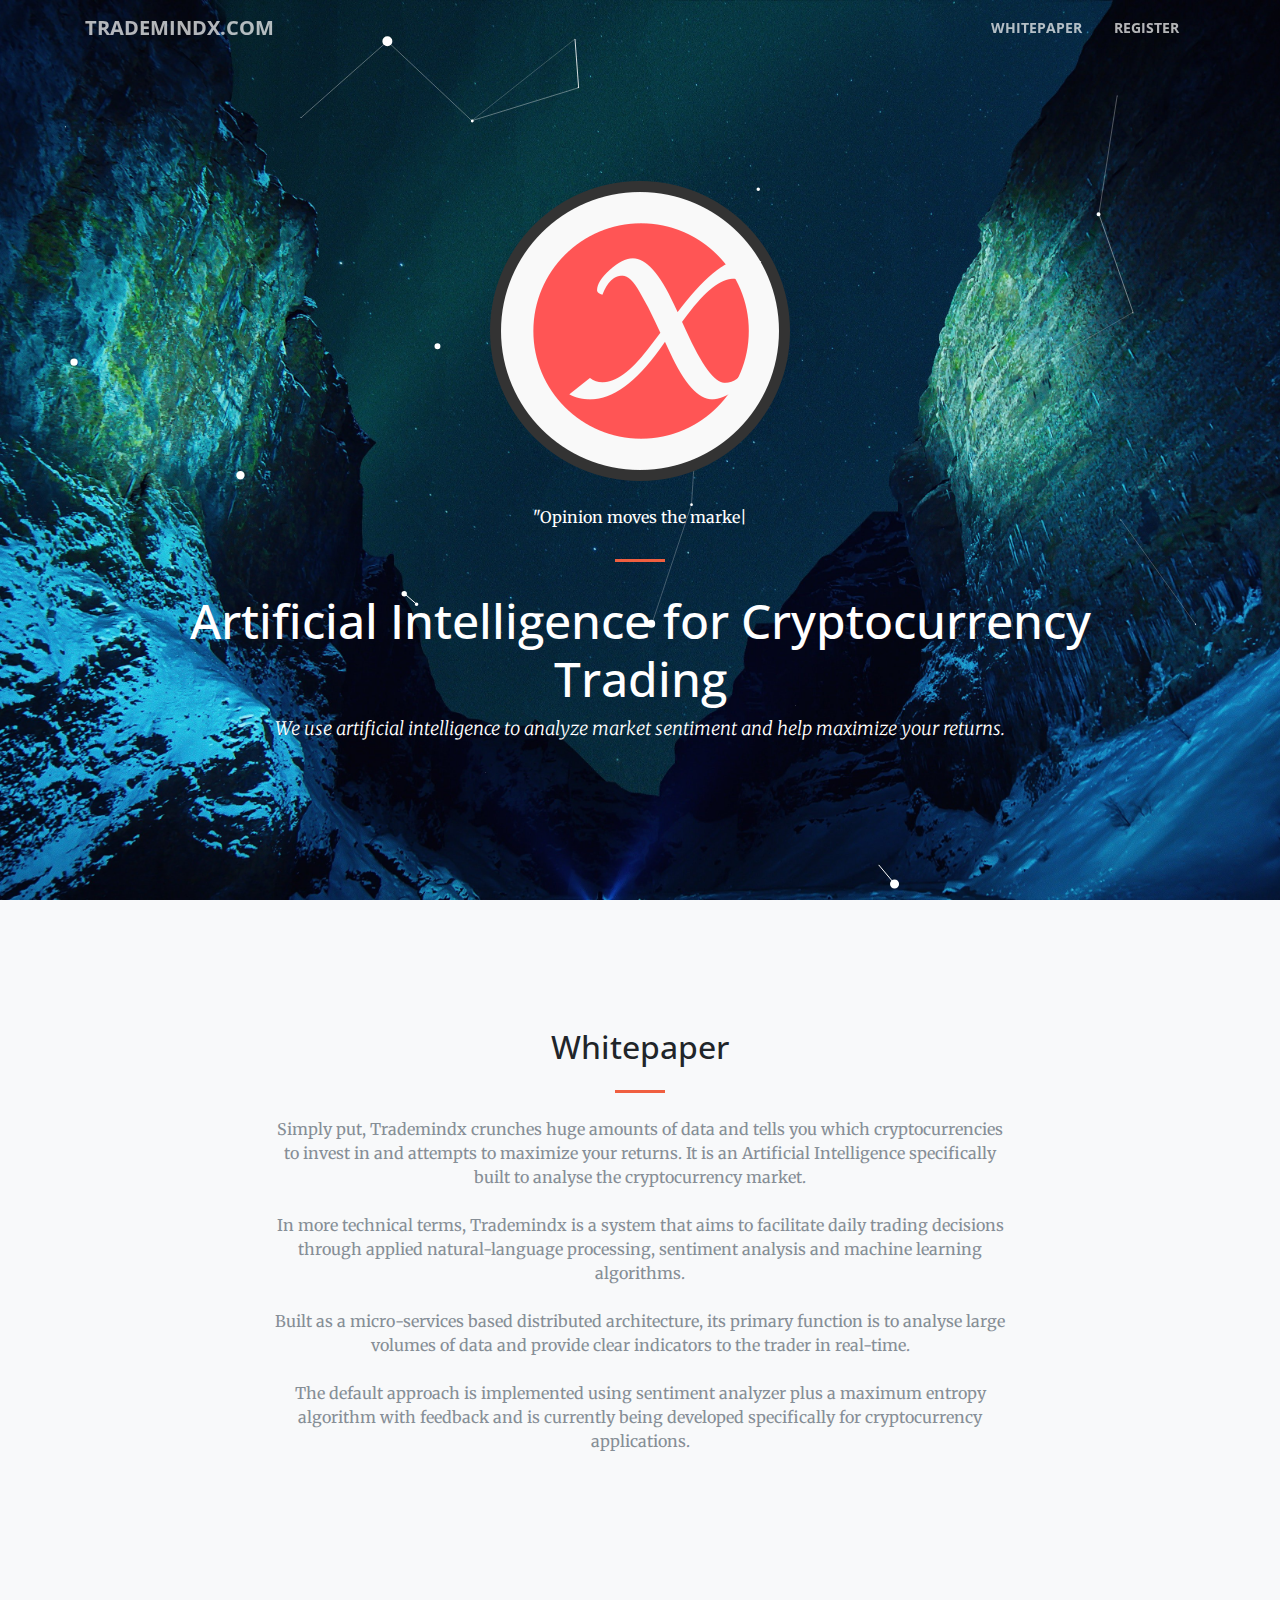
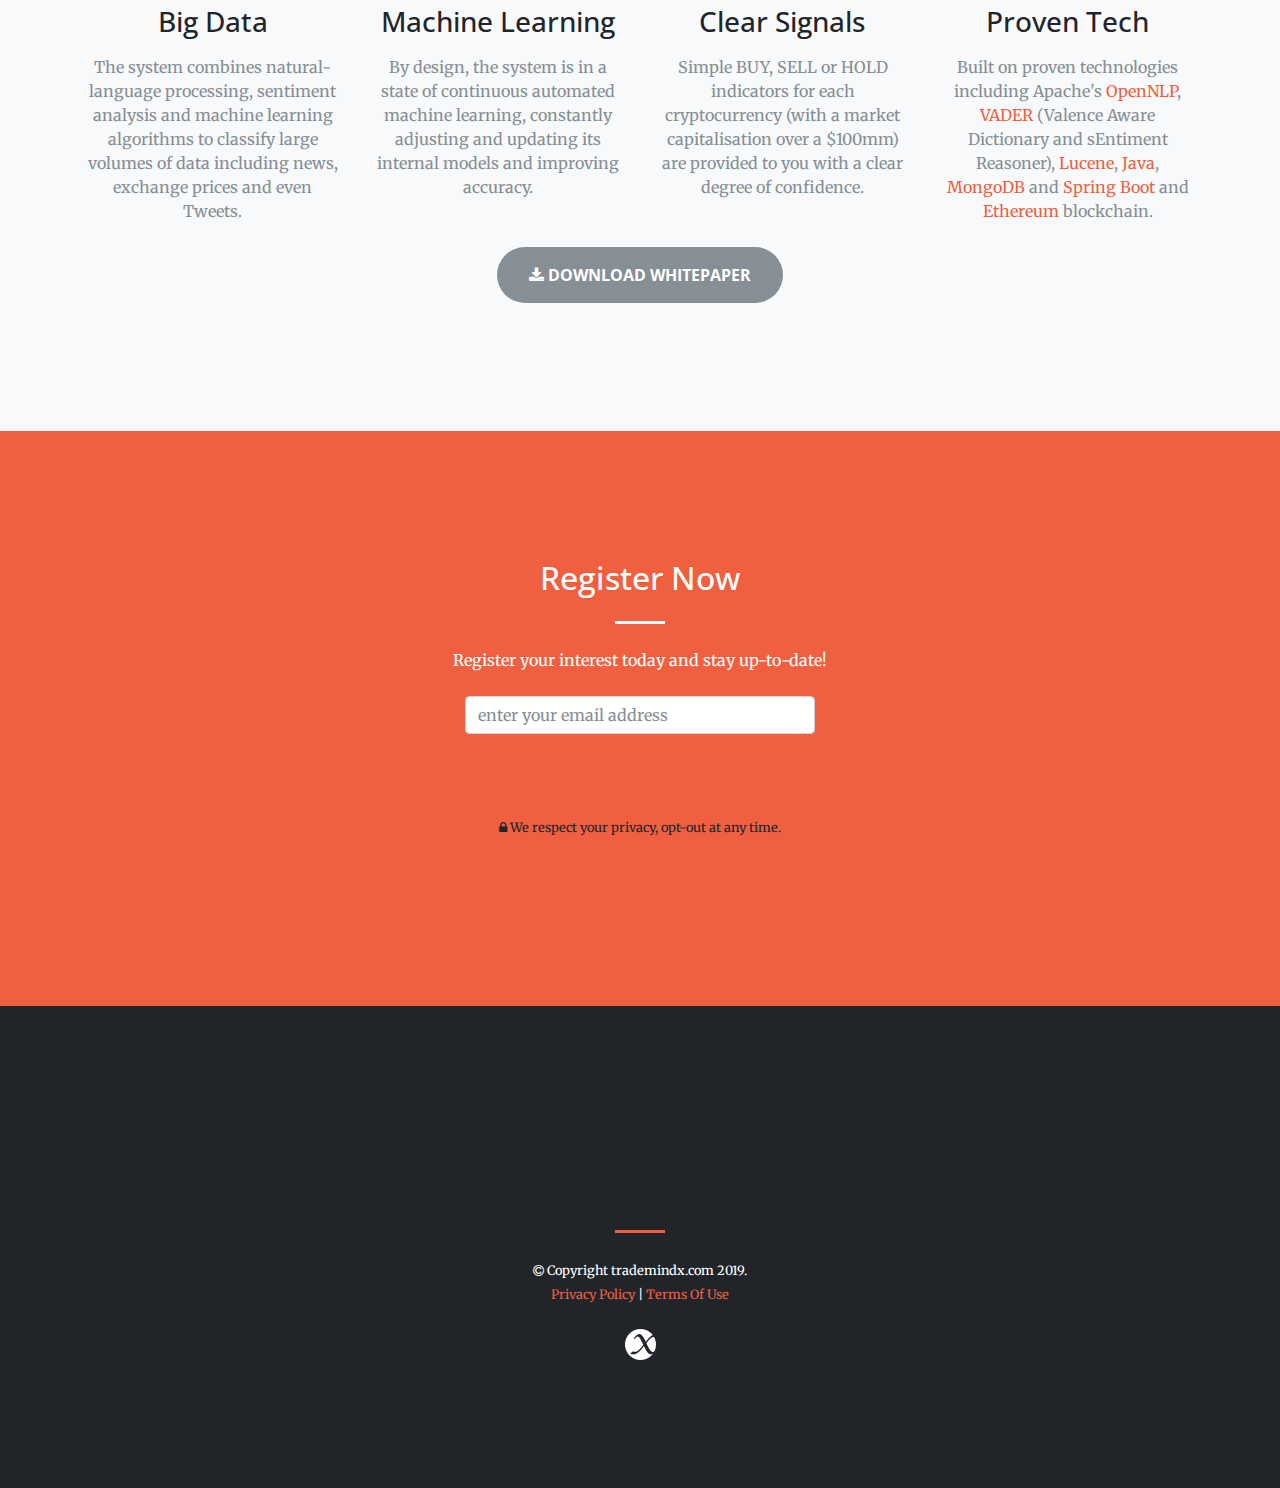
==== commit fd64495d: "website refresh/update" ====
--- a/index.html
+++ b/index.html
@@ -88,37 +88,10 @@
                 <div class="collapse navbar-collapse" id="navbarResponsive">
                     <ul class="navbar-nav ml-auto">
                         <li class="nav-item">
-                            <a class="nav-link js-scroll-trigger" href="#opportunity">Market</a>
+                            <a class="nav-link js-scroll-trigger" href="#whitepaper">Whitepaper</a>
                         </li>
                         <li class="nav-item">
                             <a class="nav-link js-scroll-trigger" href="#register">Register</a>
-                        </li>
-                        <li class="nav-item">
-                            <a class="nav-link js-scroll-trigger" href="#whitepaper">Whitepaper</a>
-                        </li>
-                        <li class="nav-item">
-                            <a class="nav-link js-scroll-trigger" href="#prototype">Prototype</a>
-                        </li>
-                        <li class="nav-item">
-                            <a class="nav-link js-scroll-trigger" href="#token">Token</a>
-                        </li>
-                        <li class="nav-item">
-                            <a class="nav-link js-scroll-trigger" href="#roadmap">Roadmap</a>
-                        </li>
-                        <li class="nav-item">
-                            <a class="nav-link js-scroll-trigger" href="#founder">Team</a>
-                        </li>
-                        <li class="nav-item">
-                            <a class="nav-link js-scroll-trigger" href="#faq">FAQ</a>
-                        </li>
-                        <li class="nav-item">
-                            <a class="nav-link js-scroll-trigger" href="https://trademindx.com/blog/">Blog</a>
-                        </li>
-                        <li class="nav-item">
-                            <a class="nav-link js-scroll-trigger" href="#presskit">Press</a>
-                        </li>
-                        <li class="nav-item">
-                            <a class="nav-link js-scroll-trigger" href="#contact">Contact</a>
                         </li>
                     </ul>
                 </div>
@@ -141,48 +114,35 @@
                         <hr>
                         <h1>Artificial Intelligence for Cryptocurrency Trading</h1>
                         <p class="mb-5"><i>We use artificial intelligence to analyze market sentiment and help maximize your returns.</i></p>
-                        <i class="fa fa-star fa-2x"></i>
-                        <i class="fa fa-star fa-2x"></i>
-                        <i class="fa fa-star fa-2x"></i>
-                        <i class="fa fa-star fa-2x"></i>
-                        <i class="fa fa-star fa-2x"></i>
-                        <br />
-                    </div>
-                    <div class="col-lg-8 mx-auto">
-
-                        <br />
-                        <a class="headercanvasbutton registerlink btn btn-primary btn-xl js-scroll-trigger" href="register">Register Now <i class="fa fa-chevron-circle-right"></i></a>
+                        <br />
                     </div>
                 </div>
             </div>
         </header>
 
-        <section id="opportunity">
+        <section id="whitepaper" class="bg-light">
             <div class="container">
                 <div class="row">
                     <div class="col-lg-12 text-center">
-                        <h2 class="section-heading">Cryptocurrency Market</h2>
+                        <h2 class="section-heading">Whitepaper</h2>
                         <hr class="my-4">
                     </div>
                 </div>
             </div>
             <div class="container">
                 <div class="row">
-                    <div class="col-lg-6 col-md-6 mx-auto text-center">
-                        <img class="img-fluid" src="img/cryptocurrency-market.png" alt="cryptocurrency market at a glance">
-                        <br /><br />
-                        <p class="mb-4"><small>Compiled by <strong>trademindx.com</strong><br />Cryptocurrency market data estimated on 28/01/2018: (1) coinmarketcap.com<br />(2) Google keyword planner (3) cointrendz.com<br />(4) /r/CryptoCurrency sub-reddit (*) own estimate
-                        </small></p>
-                    </div>
-                </div>
-            </div>
-            <br />
-            <div class="container">
-                <div class="row">
-                    <div class="col-lg-12 text-center">
-                        <h2 class="section-heading">2017 - The Biggest Movers!</h2>
-                        <hr class="my-4">
-                        <p class="text-muted mb-0">$1000 invested in Ripple would have made you over $360,000 during 2017!<br />Everyone talks about Bitcoin and it returned over 1000%, but the real movers were altcoins.<br /></p>
+                    <div class="col-lg-8 mx-auto text-center">
+                        <p class="text-muted mb-4">Simply put, Trademindx crunches huge amounts of data and tells you which cryptocurrencies to invest in and attempts to maximize your returns.  It is an Artificial Intelligence specifically built to analyse the cryptocurrency market.
+                            <br/><br/>In more technical terms, Trademindx is a system that aims to facilitate daily trading
+                            decisions
+                            through applied natural-language processing, sentiment analysis and machine learning
+                            algorithms.<br/><br/>
+                            Built as a micro-services based distributed architecture, its primary function is to analyse
+                            large volumes of data and provide clear indicators to the trader in real-time.<br/><br/>The
+                            default approach is implemented using sentiment analyzer plus a maximum entropy algorithm with feedback and is
+                            currently
+                            being developed specifically for cryptocurrency applications.
+                        </p>
                     </div>
                 </div>
             </div>
@@ -190,39 +150,60 @@
                 <div class="row">
                     <div class="col-lg-3 col-md-6 text-center">
                         <div class="service-box mt-5 mx-auto">
-                            <img class="img-fluid" src="img/cryptocurrencies/XRP.png" alt="XRP"><br/><br/>
-                            <h3 class="mb-3"><strong>Ripple</strong> <small>+36,000% <i class="fa fa-arrow-up fa"></i></small></h3>
+                            <i class="fa fa-4x fa-newspaper-o text-primary mb-3 sr-icons"></i>
+                            <h3 class="mb-3">Big Data</h3>
+                            <p class="text-muted mb-0">The system combines natural-language processing, sentiment
+                                analysis
+                                and machine learning algorithms to classify large volumes of data including news,
+                                exchange
+                                prices and even Tweets.</p>
                         </div>
                     </div>
                     <div class="col-lg-3 col-md-6 text-center">
                         <div class="service-box mt-5 mx-auto">
-                            <img class="img-fluid" src="img/cryptocurrencies/XEM.png" alt="XEM"><br/><br/>
-                            <h3 class="mb-3"><strong>NEM</strong> <small>+29,000% <i class="fa fa-arrow-up fa"></i></small></h3>
-                            <p class="text-muted mb-0"></p>
+                            <i class="fa fa-4x fa-cogs text-primary mb-3 sr-icons"></i>
+                            <h3 class="mb-3">Machine Learning</h3>
+                            <p class="text-muted mb-0">By design, the system is in a state of continuous automated
+                                machine
+                                learning, constantly adjusting and updating its internal models and improving
+                                accuracy.</p>
                         </div>
                     </div>
                     <div class="col-lg-3 col-md-6 text-center">
                         <div class="service-box mt-5 mx-auto">
-                            <img class="img-fluid" src="img/cryptocurrencies/ARDR.png" alt="ARDR"><br/><br/>
-                            <h3 class="mb-3"><strong>Ardour</strong> <small>+16,000% <i class="fa fa-arrow-up fa"></i></small></h3>
-                            <p class="text-muted mb-0"></p>
+                            <i class="fa fa-4x fa-diamond text-primary mb-3 sr-icons"></i>
+                            <h3 class="mb-3">Clear Signals</h3>
+                            <p class="text-muted mb-0">Simple BUY, SELL or HOLD indicators for each cryptocurrency (with
+                                a
+                                market capitalisation over a $100mm) are provided to you with a clear degree of
+                                confidence.</p>
                         </div>
                     </div>
                     <div class="col-lg-3 col-md-6 text-center">
                         <div class="service-box mt-5 mx-auto">
-                            <img class="img-fluid" src="img/cryptocurrencies/XLM.png" alt="XLM"><br/><br/>
-
-                            <h3 class="mb-3"><strong>Stellar</strong> <small>+14,000% <i class="fa fa-arrow-up fa"></i></small></h3>
-                            <p class="text-muted mb-0"></p>
-                        </div>
-                    </div>
-                </div>
-            </div>
-            <br />
-            <div class="container">
-                <div class="row">
-                    <div class="col-lg-12 text-center">
-                        <h3 class="section-heading text-muted"><strong>The million-dollar question</strong>:<br />What altcoin will make it big during this year?</h3>
+                            <i class="fa fa-4x fa-cubes text-primary mb-3 sr-icons"></i>
+                            <h3 class="mb-3">Proven Tech</h3>
+                            <p class="text-muted mb-0">Built on proven technologies including Apache's <a
+                                    href="https://opennlp.apache.org/" target="_blank">OpenNLP</a>, <a
+                                    href="https://github.com/cjhutto/vaderSentiment" target="_blank">VADER</a> (Valence
+                                Aware Dictionary and sEntiment Reasoner), <a href="https://lucene.apache.org/"
+                                                                             target="_blank">Lucene</a>, <a
+                                        href="https://www.java.com/en/" target="_blank">Java</a>, <a
+                                        href="https://www.mongodb.com/" target="_blank">MongoDB</a> and <a
+                                        href="https://projects.spring.io/spring-boot/" target="_blank">Spring Boot</a> and  <a href="https://www.ethereum.org/"
+                                                                                                                               target="_blank">Ethereum</a> blockchain.
+                            </p>
+                        </div>
+                    </div>
+                </div>
+            </div>
+            <div class="container">
+                <div class="row">
+                    <div class="col-lg-8 mx-auto text-center">
+                        <br />
+                        <a class="btn btn-secondary btn-xl js-scroll-trigger"
+                           href="https://dl.dropboxusercontent.com/s/mi5aj49b3thqd5z/trademindx_whitepaper.pdf"
+                           target="_blank"><i class="fa fa-download fa"></i> Download Whitepaper</a>
                     </div>
                 </div>
             </div>
@@ -264,742 +245,14 @@
             </div>
         </section>
 
-        <section id="whitepaper" class="bg-light">
-            <div class="container">
-                <div class="row">
-                    <div class="col-lg-12 text-center">
-                        <h2 class="section-heading">Whitepaper</h2>
-                        <hr class="my-4">
-                    </div>
-                </div>
-            </div>
-            <div class="container">
-                <div class="row">
-                    <div class="col-lg-8 mx-auto text-center">
-                        <p class="text-muted mb-4">Simply put, Trademindx crunches huge amounts of data and tells you which cryptocurrencies to invest in and attempts to maximize your returns.  It is an Artificial Intelligence specifically built to analyse the cryptocurrency market.
-                            <br /><br />You will need our issued tokens to gain access to the Trademindx platform.
-                            <br/><br/>In more technical terms, Trademindx is a system that aims to facilitate daily trading
-                            decisions
-                            through applied natural-language processing, sentiment analysis and machine learning
-                            algorithms.<br/><br/>
-                            Built as a micro-services based distributed architecture, its primary function is to analyse
-                            large volumes of data and provide clear indicators to the trader in real-time.<br/><br/>The
-                            default approach is implemented using sentiment analyzer plus a maximum entropy algorithm with feedback and is
-                            currently
-                            being developed specifically for cryptocurrency applications.
-                        </p>
-                    </div>
-                </div>
-            </div>
-            <div class="container">
-                <div class="row">
-                    <div class="col-lg-3 col-md-6 text-center">
-                        <div class="service-box mt-5 mx-auto">
-                            <i class="fa fa-4x fa-newspaper-o text-primary mb-3 sr-icons"></i>
-                            <h3 class="mb-3">Big Data</h3>
-                            <p class="text-muted mb-0">The system combines natural-language processing, sentiment
-                                analysis
-                                and machine learning algorithms to classify large volumes of data including news,
-                                exchange
-                                prices and even Tweets.</p>
-                        </div>
-                    </div>
-                    <div class="col-lg-3 col-md-6 text-center">
-                        <div class="service-box mt-5 mx-auto">
-                            <i class="fa fa-4x fa-cogs text-primary mb-3 sr-icons"></i>
-                            <h3 class="mb-3">Machine Learning</h3>
-                            <p class="text-muted mb-0">By design, the system is in a state of continuous automated
-                                machine
-                                learning, constantly adjusting and updating its internal models and improving
-                                accuracy.</p>
-                        </div>
-                    </div>
-                    <div class="col-lg-3 col-md-6 text-center">
-                        <div class="service-box mt-5 mx-auto">
-                            <i class="fa fa-4x fa-diamond text-primary mb-3 sr-icons"></i>
-                            <h3 class="mb-3">Clear Signals</h3>
-                            <p class="text-muted mb-0">Simple BUY, SELL or HOLD indicators for each cryptocurrency (with
-                                a
-                                market capitalisation over a $100mm) are provided to you with a clear degree of
-                                confidence.</p>
-                        </div>
-                    </div>
-                    <div class="col-lg-3 col-md-6 text-center">
-                        <div class="service-box mt-5 mx-auto">
-                            <i class="fa fa-4x fa-cubes text-primary mb-3 sr-icons"></i>
-                            <h3 class="mb-3">Proven Tech</h3>
-                            <p class="text-muted mb-0">Built on proven technologies including Apache's <a
-                                    href="https://opennlp.apache.org/" target="_blank">OpenNLP</a>, <a
-                                    href="https://github.com/cjhutto/vaderSentiment" target="_blank">VADER</a> (Valence
-                                Aware Dictionary and sEntiment Reasoner), <a href="https://lucene.apache.org/"
-                                                                             target="_blank">Lucene</a>, <a
-                                        href="https://www.java.com/en/" target="_blank">Java</a>, <a
-                                        href="https://www.mongodb.com/" target="_blank">MongoDB</a> and <a
-                                        href="https://projects.spring.io/spring-boot/" target="_blank">Spring Boot</a> and  <a href="https://www.ethereum.org/"
-                                                                                                                               target="_blank">Ethereum</a> blockchain.
-                            </p>
-                        </div>
-                    </div>
-                </div>
-            </div>
-            <div class="container">
-                <div class="row">
-                    <div class="col-lg-8 mx-auto text-center">
-                        <br />
-                        <a class="btn btn-secondary btn-xl js-scroll-trigger"
-                           href="https://dl.dropboxusercontent.com/s/mi5aj49b3thqd5z/trademindx_whitepaper.pdf"
-                           target="_blank"><i class="fa fa-download fa"></i> Download Whitepaper</a>
-                    </div>
-                </div>
-            </div>
-        </section>
-
-        <section class=" prototype" id="prototype">
-            <div class="container text-center">
-                <h2 class="mb-4">Early Working Prototype</h2>
-                <hr class="my-4">
-
-                <p class="mb-4">Over the last few months we have successfully built a working prototype of Trademindx! The artificial intelligence monitors the cryptocurrency market, determines sentiment and provides trading signals.</p>
-
-                <img class="img-fluid" src="img/trademindx-prototype.png" alt="Trademindx Prototype"><br/><br/>
-            </div>
-        </section>
-
-        <section id="token" class="bg-light">
-            <div class="container text-center">
-                <h2 class="mb-4">Trademindx Token</h2>
-                <hr class="my-4">
-                <img class="img-fluid" src="img/token.png" alt="token"><br/><br/>
-
-                <p class="mb-4">Trademindx token is a utility token based on the <a href="https://www.ethereum.org/"
-                                                                                    target="_blank">Ethereum</a>
-                    blockchain and is compatible with
-                    Ethereum wallets that support ERC20 standard.<br/><br/>
-
-                    The token will be required to gain access to the future Trademindx platform.<br /><br />
-
-                    We have decided not to run a token sale at this time, please refer to <a href="https://trademindx.com/blog/2018/04/06/why-we-decided-not-to-run-an-ico.html">our blog post</a> for more details.
-                </p>
-                <br />
-
-            </div>
-        </section>
-
-        <section class="bg-dark text-white" id="roadmap">
-            <div class="container text-center">
-                <h2 class="mb-4">Trademindx Artificial Intelligence Roadmap</h2>
-                <hr class="my-4">
-                <p class="mb-4">Our roadmap is broadly split into 3 phases, each phase is further splip into 3 milestones.</p>
-            </div>
-            <div class="container">
-                <div class="row">
-                    <div class="col-lg-12">
-                        <ul class="timeline">
-                            <li>
-                                <div class="timeline-image">
-                                    <i class="iconvmiddle rounded-circle img-fluid fa fa-rocket fa-3x"></i>
-                                </div>
-                                <div class="timeline-panel">
-                                    <div class="timeline-heading">
-                                        <h4>Q4 / 2017</h4>
-                                        <h4>Project Launch</h4>
-                                    </div>
-                                    <div class="timeline-body">
-                                        <p class="text-faded mb-4"><i>Trademindx project launched <i class="fa fa-check"></i> whitepaper published <i class="fa fa-check"></i>
-                                            prototype design <i class="fa fa-check"></i></i></p>
-                                    </div>
-                                </div>
-                            </li>
-                            <li class="timeline-inverted">
-                                <div class="timeline-image">
-                                    <i class="iconvmiddle rounded-circle img-fluid fa fa-cubes fa-3x"></i>
-                                </div>
-                                <div class="timeline-panel">
-                                    <div class="timeline-heading">
-                                        <h4>Q1 / 2018</h4>
-                                        <h4>Prototype Development</h4>
-                                    </div>
-                                    <div class="timeline-body">
-                                        <p class="text-faded mb-4"><i>completed prototype <i class="fa fa-check"></i> architecture and tech stack
-                                            design <i class="fa fa-check"></i> roadmap and faq published <i class="fa fa-check"></i> token <i class="fa fa-check"></i> PR and marketing <i class="fa fa-check"></i> consultation and feedback <i class="fa fa-check"></i></i></p>
-                                    </div>
-                                </div>
-                            </li>
-                            <li>
-                                <div class="timeline-image">
-                                    <i class="iconvmiddle rounded-circle img-fluid fa fa-cart-plus fa-3x"></i>
-                                </div>
-                                <div class="timeline-panel">
-                                    <div class="timeline-heading">
-                                        <h4>Q2 / 2018</h4>
-                                        <h4>MVP Development</h4>
-                                    </div>
-                                    <div class="timeline-body">
-                                        <p class="text-faded mb-4"><i>Building out scalable enterprise-grade services / Back testing and tuning AI parameters / Container packaging / Cloud deployment</i>
-                                        </p>
-                                    </div>
-                                </div>
-                            </li>
-                            <li class="timeline-inverted">
-                                <div class="timeline-image">
-                                    <i class="iconvmiddle rounded-circle img-fluid fa fa-cogs fa-3x"></i>
-                                </div>
-                                <div class="timeline-panel">
-                                    <div class="timeline-heading">
-                                        <h4>Q3 / 2018</h4>
-                                        <h4>Artificial Intelligence</h4>
-                                    </div>
-                                    <div class="timeline-body">
-                                        <p class="text-faded mb-4"><i>AI model training and calibration for all
-                                            cryptocurrency coins/tokens with a market cap of more than $100mm</i></p>
-                                    </div>
-                                </div>
-                            </li>
-                            <li>
-                                <div class="timeline-image">
-                                    <i class="iconvmiddle rounded-circle img-fluid fa fa-fire fa-3x"></i>
-                                </div>
-                                <div class="timeline-panel">
-                                    <div class="timeline-heading">
-                                        <h4>Q4 / 2018</h4>
-                                        <h4>Quality Assurance</h4>
-                                    </div>
-                                    <div class="timeline-body">
-                                        <p class="text-faded mb-4"><i>Unit testing / Integration testing / End-user testing / Back testing of AI models</i></p>
-                                    </div>
-                                </div>
-                            </li>
-                            <li class="timeline-inverted">
-                                <div class="timeline-image">
-                                    <i class="iconvmiddle rounded-circle img-fluid fa fa-flask fa-3x"></i>
-                                </div>
-                                <div class="timeline-panel">
-                                    <div class="timeline-heading">
-                                        <h4>Q1 / 2019</h4>
-                                        <h4>Beta Release</h4>
-                                    </div>
-                                    <div class="timeline-body">
-                                        <p class="text-faded mb-4"><i>Trademindx closed beta for token holders
-                                            / feedback from community / bug fixes and improvements</i></p>
-                                    </div>
-                                </div>
-                            </li>
-                            <li>
-                                <div class="timeline-image">
-                                    <i class="iconvmiddle rounded-circle img-fluid fa fa-thumbs-up fa-3x"></i>
-                                </div>
-                                <div class="timeline-panel">
-                                    <div class="timeline-heading">
-                                        <h4>Q2 / 2019</h4>
-                                        <h4>GO LIVE!</h4>
-                                    </div>
-                                    <div class="timeline-body">
-                                        <p class="text-faded mb-4"><i>Trademindx platform goes live / subscription based
-                                            pricing model using tokens!</i></p>
-                                    </div>
-                                </div>
-                            </li>
-                            <li class="timeline-inverted">
-                                <div class="timeline-image">
-                                    <i class="iconvmiddle rounded-circle img-fluid fa fa-handshake-o fa-3x"></i>
-                                </div>
-                                <div class="timeline-panel">
-                                    <div class="timeline-heading">
-                                        <h4>Q4 / 2019</h4>
-                                        <h4>Enterprise Edition: TaaS</h4>
-                                    </div>
-                                    <div class="timeline-body">
-                                        <p class="text-faded mb-4"><i>Trademindx as a service / onboarding of enterprise
-                                            clients / custom strategies and algorithms / application to forex, equity and commodity markets / strategic partnerships</i></p>
-                                    </div>
-                                </div>
-                            </li>
-                            <li>
-                                <div class="timeline-image">
-                                    <i class="iconvmiddle rounded-circle img-fluid fa fa-bank fa-3x"></i>
-                                </div>
-                                <div class="timeline-panel">
-                                    <div class="timeline-heading">
-                                        <h4>Q2 / 2020</h4>
-                                        <h4>Hedge Fund Setup</h4>
-                                    </div>
-                                    <div class="timeline-body">
-                                        <p class="text-faded mb-4"><i>automated algo hedge fund driven by Trademindx
-                                            algorithms with a range of products to suit investors with
-                                            various risk appetites / full token utilisation</i></p>
-                                    </div>
-                                </div>
-                            </li>
-                            <li class="timeline-inverted">
-                                <div class="timeline-image-leaf">
-                                    <h4><strong>Be Part
-                                        <br>of Our
-                                        <br>Journey!</strong></h4>
-                                </div>
-                            </li>
-                        </ul>
-                    </div>
-                </div>
-            </div>
-        </section>
-
-        <section id="founder">
-            <div class="container">
-                <div class="row">
-                    <div class="col-lg-8 mx-auto text-center">
-                        <h2 class="section-heading">Alex Petlenko</h2>
-                        <hr class="my-4">
-                        <div class="team-member">
-                            <img class="mx-auto rounded-circle" src="img/alex-petlenko.jpg" alt="Alex Petlenko - Founder">
-                            <p class="text-muted">Developer</p>
-                        </div>
-                        <p class="mb-5"><br/>Alex is a software developer with over 20 years experience and is based in
-                            London, UK.<br/><br/>
-                            Having gained a masters in Software Engineering from <a href="https://www.imperial.ac.uk/"
-                                                                                    target="_blank">Imperial College
-                                London</a>, Alex went on to code at a number of major financial institutions. He was a
-                            director at the 2nd largest Russian investment bank and a developer at the largest hedge
-                            fund in
-                            Europe.<br/><br/>
-                            Alex has a huge interest in artificial intelligence, natural-language processing, financial
-                            markets, value-investing and cryptocurrencies. He is also a keen gamer! <a href="https://www.linkedin.com/in/alexpetlenko/" target="_blank"><i
-                                    class="fa fa-linkedin fa"></i></a>
-                        </p>
-                    </div>
-                </div>
-            </div>
-        </section>
-
-        <!-- Team -->
-        <section class="bg-light">
-            <div class="container">
-                <div class="row">
-                    <div class="col-lg-12 text-center">
-                        <h2 class="section-heading">Team & Advisory</h2>
-                        <h3 class="section-subheading text-muted">A distributed project needs a distributed team!</h3>
-                        <br />
-                    </div>
-                </div>
-                <div class="row">
-                    <div class="col-sm-4">
-                        <div class="team-member">
-                            <img class="mx-auto rounded-circle" src="img/denis.jpg" alt="Denis Golovenko">
-                            <h4>Denis Golovenko</h4>
-                            <p class="text-muted">Financial Advisor</p>
-                            <p class="text-muted">Denis brings a wealth of financial knowledge with experience across many sectors, providing due diligence, operational research and optimisation modelling to the project. Denis is our key face-off to institutional investors and financial planning.</p>
-                        </div>
-                    </div>
-                    <div class="col-sm-4">
-                        <div class="team-member">
-                            <img class="mx-auto rounded-circle" src="img/raghu.jpg" alt="Raghu Rughani">
-                            <h4>Raghu Rughani</h4>
-                            <p class="text-muted">Technical Advisor</p>
-                            <p class="text-muted">As a fellow Imperial alumni, Raghu brings years of experience in building out highly scalable, resilient, real-time distributed systems within the financial services industry. Raghu is helping to define our technology stack.</p>
-                        </div>
-                    </div>
-                    <div class="col-sm-4">
-                        <div class="team-member">
-                            <img class="mx-auto rounded-circle" src="img/saeed.jpg" alt="Saeed Assou">
-                            <h4>Saeed Assou</h4>
-                            <p class="text-muted">Community Manager and Investor</p>
-                            <p class="text-muted">Saeed is our dedicated community manager, and a successful cryptocurrency investor in his own right. He joins our team to help grow our community but also to help shape the Trademindx project strategy. He is always on hand to speak to and advise you.</p>
-                        </div>
-                    </div>
-                </div>
-                <div class="row">
-                    <div class="col-sm-4">
-                        <div class="team-member">
-                        </div>
-                    </div>
-                    <div class="col-sm-4">
-                        <div class="team-member">
-                            <img class="mx-auto rounded-circle" src="img/wei.jpeg" alt="Wei Lu">
-                            <h4>Wei Lu</h4>
-                            <p class="text-muted">Electronic Trading Advisor</p>
-                            <p class="text-muted">Wei joins our advisory team specifically around e-trading and risk management. Wei brings huge technical and quant experience having held key positions at a number of investment banks including Citi Group, JPMorgan Chase and more recently Deutsche Bank.</p>
-                        </div>
-                    </div>
-                    <div class="col-sm-4">
-                        <div class="team-member">
-                        </div>
-                    </div>
-                </div>
-            </div>
-        </section>
-
-        <section class="text-center" id="faq">
-            <div class="container">
-                <h2 class="section-heading">Frequently Asked Questions</h2>
-                <hr class="my-4">
-
-                <div class="" id="accordion">
-                    <br/>
-                    <h3 class="section-heading mb-4">Basics</h3>
-                    <div class="card-header">
-                        <h4 class="section-heading">
-                            <a class="accordion-toggle collapsed" data-toggle="collapse" data-parent="#accordion"
-                               href="#collapsep1">What is the roadmap?</a>
-                        </h4>
-                    </div>
-                    <div id="collapsep1" class="panel-collapse collapse">
-                        <div class="card-block">
-                            <i>The roadmap is our plan for the development of the Trademindx platform and associated
-                                services.<br/>It reflects our ambitions and goals.<br/>It is subject to change as the project progresses.</i>
-                        </div>
-                    </div>
-                    <div class="card-header">
-                        <h4 class="section-heading">
-                            <a class="accordion-toggle collapsed" data-toggle="collapse" data-parent="#accordion"
-                               href="#collapsep2">Where is the whitepaper?</a>
-                        </h4>
-                    </div>
-                    <div id="collapsep2" class="panel-collapse collapse">
-                        <div class="card-block">
-                            <i>You can download our whitepaper <a
-                                    href="https://dl.dropboxusercontent.com/s/mi5aj49b3thqd5z/trademindx_whitepaper.pdf"
-                                    target="_blank">here</a></i>.
-                        </div>
-                    </div>
-                    <div class="card-header">
-                        <h4 class="section-heading">
-                            <a class="accordion-toggle collapsed" data-toggle="collapse" data-parent="#accordion"
-                               href="#collapsep3">Is the code open-source?</a>
-                        </h4>
-                    </div>
-                    <div id="collapsep3" class="panel-collapse collapse">
-                        <div class="card-block">
-                            <i>Not all code is open-source. We may open-source further code in the future.<br/>Currently
-                                open-sourced code can be found on <a
-                                        href="https://github.com/trademindx?tab=repositories" target="_blank">GitHub <i
-                                        class="fa fa-github fa"></i></a></i>
-                        </div>
-                    </div>
-                    <div class="card-header">
-                        <h4 class="section-heading">
-                            <a class="accordion-toggle collapsed" data-toggle="collapse" data-parent="#accordion"
-                               href="#collapsep4">Will Trademindx work?</a>
-                        </h4>
-                    </div>
-                    <div id="collapsep4" class="panel-collapse collapse">
-                        <div class="card-block">
-                            <i>The project is highly ambitious and experimental.<br/>Based on our prototype we have
-                                built during Q1 2018, we are confident that it will work.<br/>We will do our absolute
-                                best to build the platform and keep to our roadmap. We will keep you updated on our
-                                progress in a transparent way.</i>
-                        </div>
-                    </div>
-                    <div class="card-header">
-                        <h4 class="section-heading">
-                            <a class="accordion-toggle collapsed" data-toggle="collapse" data-parent="#accordion"
-                               href="#collapsep5">If everyone has access to Trademindx, will it make it useless?</a>
-                        </h4>
-                    </div>
-                    <div id="collapsep5" class="panel-collapse collapse">
-                        <div class="card-block">
-                            <i>Only token holders will have access to the Trademindx platform.<br/>We do not
-                                anticipate all cryptocurrency traders to use the system<br/>and we believe the system
-                                will provide an edge to those traders who do have access.</i>
-                        </div>
-                    </div>
-                    <div class="card-header">
-                        <h4 class="section-heading">
-                            <a class="accordion-toggle collapsed" data-toggle="collapse" data-parent="#accordion"
-                               href="#collapseptwitter">Does Trademindx AI really tweet?</a>
-                        </h4>
-                    </div>
-                    <div id="collapseptwitter" class="panel-collapse collapse">
-                        <div class="card-block">
-                            <i>Yes! We are experimenting with the AI sending out a few Tweets<br />while it is analyzing data for a bit of fun! <a href="https://twitter.com/trademindx" target="_blank">Follow Trademindx today! <i
-                                    class="fa fa-twitter fa"></i></a></i>
-                        </div>
-                    </div>
-                    <div class="card-header">
-                        <h4 class="section-heading">
-                            <a class="accordion-toggle collapsed" data-toggle="collapse" data-parent="#accordion"
-                               href="#collapsep6">Where are you based?</a>
-                        </h4>
-                    </div>
-                    <div id="collapsep6" class="panel-collapse collapse">
-                        <div class="card-block">
-                            <i>We are based in London, United Kingdon</i>
-                        </div>
-                    </div>
-
-                    <div class="card-header">
-                        <h4 class="section-heading">
-                            <a class="accordion-toggle collapsed" data-toggle="collapse" data-parent="#accordion"
-                               href="#collapsep9">How are you currently funded?</a>
-                        </h4>
-                    </div>
-                    <div id="collapsep9" class="panel-collapse collapse">
-                        <div class="card-block">
-                            <i>Trademindx is currently self-funded as a research and development (R&D) project.</i>
-                        </div>
-                    </div>
-                    <div class="card-header">
-                        <h4 class="section-heading">
-                            <a class="accordion-toggle collapsed" data-toggle="collapse" data-parent="#accordion"
-                               href="#collapsep10">Are you regulated?</a>
-                        </h4>
-                    </div>
-                    <div id="collapsep10" class="panel-collapse collapse">
-                        <div class="card-block">
-                            <i>No, we are a technology company first and foremost trying to develop innovative technologies.<br />For Financial Conduct Authority guidelines on ICOs please consult this <a href="https://www.fca.org.uk/news/statements/initial-coin-offerings" target="_blank">guide</a>.</i>
-                        </div>
-                    </div>
-
-                    <br/><br/>
-                    <h3 class="section-heading mb-4">Token</h3>
-                    <div class="card-header">
-                        <h4 class="section-heading">
-                            <a class="accordion-toggle" data-toggle="collapse" data-parent="#accordion"
-                               href="#collapse1">What is the token?</a>
-                        </h4>
-                    </div>
-                    <div id="collapse1" class="panel-collapse collapse in">
-                        <div class="card-block">
-                            <i>The token is a utility token based on the Ethereum blockchain.<br />It will be used to gain access to the Trademindx platform.</i>
-                        </div>
-                    </div>
-                    <div class="card-header">
-                        <h4 class="section-heading">
-                            <a class="accordion-toggle" data-toggle="collapse" data-parent="#accordion"
-                               href="#collapse2">Is it a security?</a>
-                        </h4>
-                    </div>
-                    <div id="collapse2" class="panel-collapse collapse in">
-                        <div class="card-block">
-                            <i>The token is not a digital currency, security, commodity or any
-                                other kind of financial instrument.</i>
-                        </div>
-                    </div>
-                    <div class="card-header">
-                        <h4 class="section-heading">
-                            <a class="accordion-toggle collapsed" data-toggle="collapse" data-parent="#accordion"
-                               href="#collapse3">What is the token used for?</a>
-                        </h4>
-                    </div>
-                    <div id="collapse3" class="panel-collapse collapse">
-                        <div class="card-block">
-                            <i>The token grants access to the Trademindx platform.<br/>
-                                We envision that third-party developers may come up with new and novel use cases
-                                for the token in the future.</i>
-                        </div>
-                    </div>
-                    <div class="card-header">
-                        <h4 class="section-heading">
-                            <a class="accordion-toggle collapsed" data-toggle="collapse" data-parent="#accordion"
-                               href="#collapse4">Is the token transferable?</a>
-                        </h4>
-                    </div>
-                    <div id="collapse4" class="panel-collapse collapse">
-                        <div class="card-block">
-                            <i>Yes, because the token is based on the Ethereum blockchain, it is transferable.</i>
-                        </div>
-                    </div>
-                    <div class="card-header">
-                        <h4 class="section-heading">
-                            <a class="accordion-toggle collapsed" data-toggle="collapse" data-parent="#accordion"
-                               href="#collapse5">Which wallets can be used to store the token?</a>
-                        </h4>
-                    </div>
-                    <div id="collapse5" class="panel-collapse collapse">
-                        <div class="card-block">
-                            <i>Our token is an ERC20 token, it can be stored in ERC20 compatible wallets.<br/>While we do not
-                                recommend any particular product, however MyEtherWallet is suitable.<br />
-                                Do not use exchange based wallets.<br />For further info please consult this <a href="https://tokenmarket.net/what-is/how-to-participate-ethereum-token-crowdsale/" target="_blank">guide</a>.
-                            </i>
-                        </div>
-                    </div>
-                    <div class="card-header">
-                        <h4 class="section-heading">
-                            <a class="accordion-toggle collapsed" data-toggle="collapse" data-parent="#accordion"
-                               href="#collapse6">Is the token listed on any exchanges?</a>
-                        </h4>
-                    </div>
-                    <div id="collapse6" class="panel-collapse collapse">
-                        <div class="card-block">
-                            <i>The token maybe listed on exchanges in the future however this is not guaranteed at this
-                                time.</i>
-                        </div>
-                    </div>
-                    <div class="card-header">
-                        <h4 class="section-heading">
-                            <a class="accordion-toggle collapsed" data-toggle="collapse" data-parent="#accordion"
-                               href="#collapsed7">When is the token sale?</a>
-                        </h4>
-                    </div>
-                    <div id="collapsed7" class="panel-collapse collapse">
-                        <div class="card-block">
-                            <i>We have decided to hold off on the token sale until further notice. Please see <a href="https://trademindx.com/blog/2018/04/06/why-we-decided-not-to-run-an-ico.html">our blog post</a> for further details.</i>
-                        </div>
-                    </div>
-                    <div class="card-header">
-                        <h4 class="section-heading">
-                            <a class="accordion-toggle collapsed" data-toggle="collapse" data-parent="#accordion"
-                               href="#collapseLast">Sounds awesome, how do I take part?</a>
-                        </h4>
-                    </div>
-                    <div id="collapseLast" class="panel-collapse collapse">
-                        <div class="card-block">
-                            <i>For now, you can join us on our journey by following us
-                                on social media,<br/>providing feedback, helping us build an online community!.<br/>And of course,
-                                you can support us by <a class="registerlink" href="register">registering your interest</a>.</i>
-                        </div>
-                    </div>
-                </div>
-            </div>
-        </section>
-
-        <h2 class="section-heading text-center ">From Our Blog<br /><i class="fa fa-chevron-circle-down fa-2x text-center"></i></h2>
-
-        <section class="p-0" id="blog">
-            <div class="container-fluid p-0">
-                <div class="row no-gutters">
-                    <div class="col-lg-4 col-sm-6">
-                        <a class="portfolio-box"
-                           href="https://trademindx.com/blog/2018/01/16/trademindx-artificial-intelligence-for-cryptocurrency-trading.html" target="_blank">
-                            <img class="img-fluid" src="img/portfolio/thumbnails/introducing-trademindx.jpg" alt="Trademindx - Artificial Intelligence for Cryptocurrency Trading">
-                            <div class="portfolio-box-caption">
-                                <div class="portfolio-box-caption-content">
-                                    <div class="project-category text-faded">
-                                        News Update
-                                    </div>
-                                    <div class="project-name">
-                                        Trademindx - Artificial Intelligence for Cryptocurrency Trading
-                                    </div>
-                                </div>
-                            </div>
-                        </a>
-                    </div>
-                    <div class="col-lg-4 col-sm-6">
-                        <a class="portfolio-box" href="https://trademindx.com/blog/2018/02/15/how-to-buy-tokens.html" target="_blank">
-                            <img class="img-fluid" src="img/portfolio/thumbnails/how-to-buy-tokens.jpg" alt="How to Buy Tokens">
-                            <div class="portfolio-box-caption">
-                                <div class="portfolio-box-caption-content">
-                                    <div class="project-category text-faded">
-                                        Guide
-                                    </div>
-                                    <div class="project-name">
-                                        How to Buy Tokens
-                                    </div>
-                                </div>
-                            </div>
-                        </a>
-                    </div>
-                    <div class="col-lg-4 col-sm-6">
-                        <a class="portfolio-box" href="https://trademindx.com/blog/2018/02/17/trademindx-roadmap-q1-2018-update.html" target="_blank">
-                            <img class="img-fluid" src="img/portfolio/thumbnails/trademindx-roadmap-q1-2018-update.jpg" alt="Trademindx Roadmap Q1 2018 Update">
-                            <div class="portfolio-box-caption">
-                                <div class="portfolio-box-caption-content">
-                                    <div class="project-category text-faded">
-                                        News Update
-                                    </div>
-                                    <div class="project-name">
-                                        Trademindx Roadmap Q1 2018 Update
-                                    </div>
-                                </div>
-                            </div>
-                        </a>
-                    </div>
-                    <div class="col-lg-4 col-sm-6">
-                        <a class="portfolio-box" href="https://trademindx.com/blog/2018/03/27/can-artificial-intelligence-predict-the-cryptocurrency-market.html">
-                            <img class="img-fluid" src="img/portfolio/thumbnails/can-artificial-intelligence-predict-cryptocurrency-market.jpg" alt="">
-                            <div class="portfolio-box-caption">
-                                <div class="portfolio-box-caption-content">
-                                    <div class="project-category text-faded">
-                                        Article
-                                    </div>
-                                    <div class="project-name">
-                                        Can Artificial Intelligence Predict the Cryptocurrency Market?
-                                    </div>
-                                </div>
-                            </div>
-                        </a>
-                    </div>
-                    <div class="col-lg-4 col-sm-6">
-                        <a class="portfolio-box" href="https://trademindx.com/blog/2018/04/06/why-we-decided-not-to-run-an-ico.html">
-                            <img class="img-fluid" src="img/portfolio/thumbnails/why-we-decided-not-to-run-an-ico.jpg" alt="">
-                            <div class="portfolio-box-caption">
-                                <div class="portfolio-box-caption-content">
-                                    <div class="project-category text-faded">
-                                        Blog
-                                    </div>
-                                    <div class="project-name">
-                                        Why We Decided Not To Run an ICO
-                                    </div>
-                                </div>
-                            </div>
-                        </a>
-                    </div>
-                    <div class="col-lg-4 col-sm-6">
-                        <a class="portfolio-box" href="#">
-                            <img class="img-fluid" src="img/portfolio/thumbnails/thumb6.jpg" alt="">
-                            <div class="portfolio-box-caption">
-                                <div class="portfolio-box-caption-content">
-                                    <div class="project-category text-faded">
-                                        Blog
-                                    </div>
-                                    <div class="project-name">
-                                        Next blog post coming soon
-                                    </div>
-                                </div>
-                            </div>
-                        </a>
-                    </div>
-                </div>
-            </div>
-        </section>
-
-        <section class="bg-primary" id="token sale">
-            <div class="container text-center">
-                <h2 class="mb-4 text-white">Registration</h2>
-                <hr class="light my-4">
-                <p class="mb-4 text-white">Register today and stay up-to-date with our progress...<br />
-                </p>
-                <a class="registerlink btn btn-light btn-xl" href="register">Register Your Interest Now <i class="fa fa-chevron-circle-right"></i></a>
-                <p class="mb-4"><small><i class="fa fa-lock fa"></i> We respect your privacy, opt-out at any time.</small></p>
-            </div>
-        </section>
-
         <section class="bg-dark text-white" id="contact">
             <div class="container">
                 <div class="row">
-                    <div class="col-lg-8 mx-auto text-center">
-                        <h2 class="section-heading">Connect with Us!</h2>
-                        <hr class="my-4">
-                        <p class="mb-5">Want to find out more? Awesome!<br/>Hit us up on Twitter and we will get back to you
-                            asap!</p>
-                    </div>
-                </div>
-                <div class="row">
-                    <div class="col-lg-12 mr-auto text-center">
-                        <p>
-                            <a href="https://twitter.com/trademindx" target="_blank"><i class="fa fa-twitter fa-2x"></i></a>
-                        </p>
-                        <p>
-                            <a href="https://medium.com/@trademindxofficial" target="_blank"><i
-                                    class="fa fa-medium fa-2x"></i></a>
-                        </p>
-
-                        <p>
-                            <a href="https://bitcointalk.org/index.php?topic=3051260.0" target="_blank"><i
-                                    class="fa fa-bitcoin fa-2x"></i></a>
-                        </p>
-                        <p>
-                            <a href="https://github.com/trademindx?tab=repositories" target="_blank"><i
-                                    class="fa fa-github fa-2x"></i></a>
-                        </p>
-                        <p>
-                            <a href="https://trademindx.com/blog/feed.xml" target="_blank"><i
-                                    class="fa fa-rss fa-2x"></i></a>
-                        </p>
-                    </div>
                     <div class="col-lg-12 mr-auto text-center">
                         <br/>
                         <br/><br/>
                         <hr class="my-4">
-                        <small><i class="fa fa-copyright"></i> Copyright trademindx.com 2018.
+                        <small><i class="fa fa-copyright"></i> Copyright trademindx.com 2019.
                         </small>
                         <br />
                         <small><a href="privacy">Privacy Policy</a> | <a href="terms">Terms Of Use</a></small>
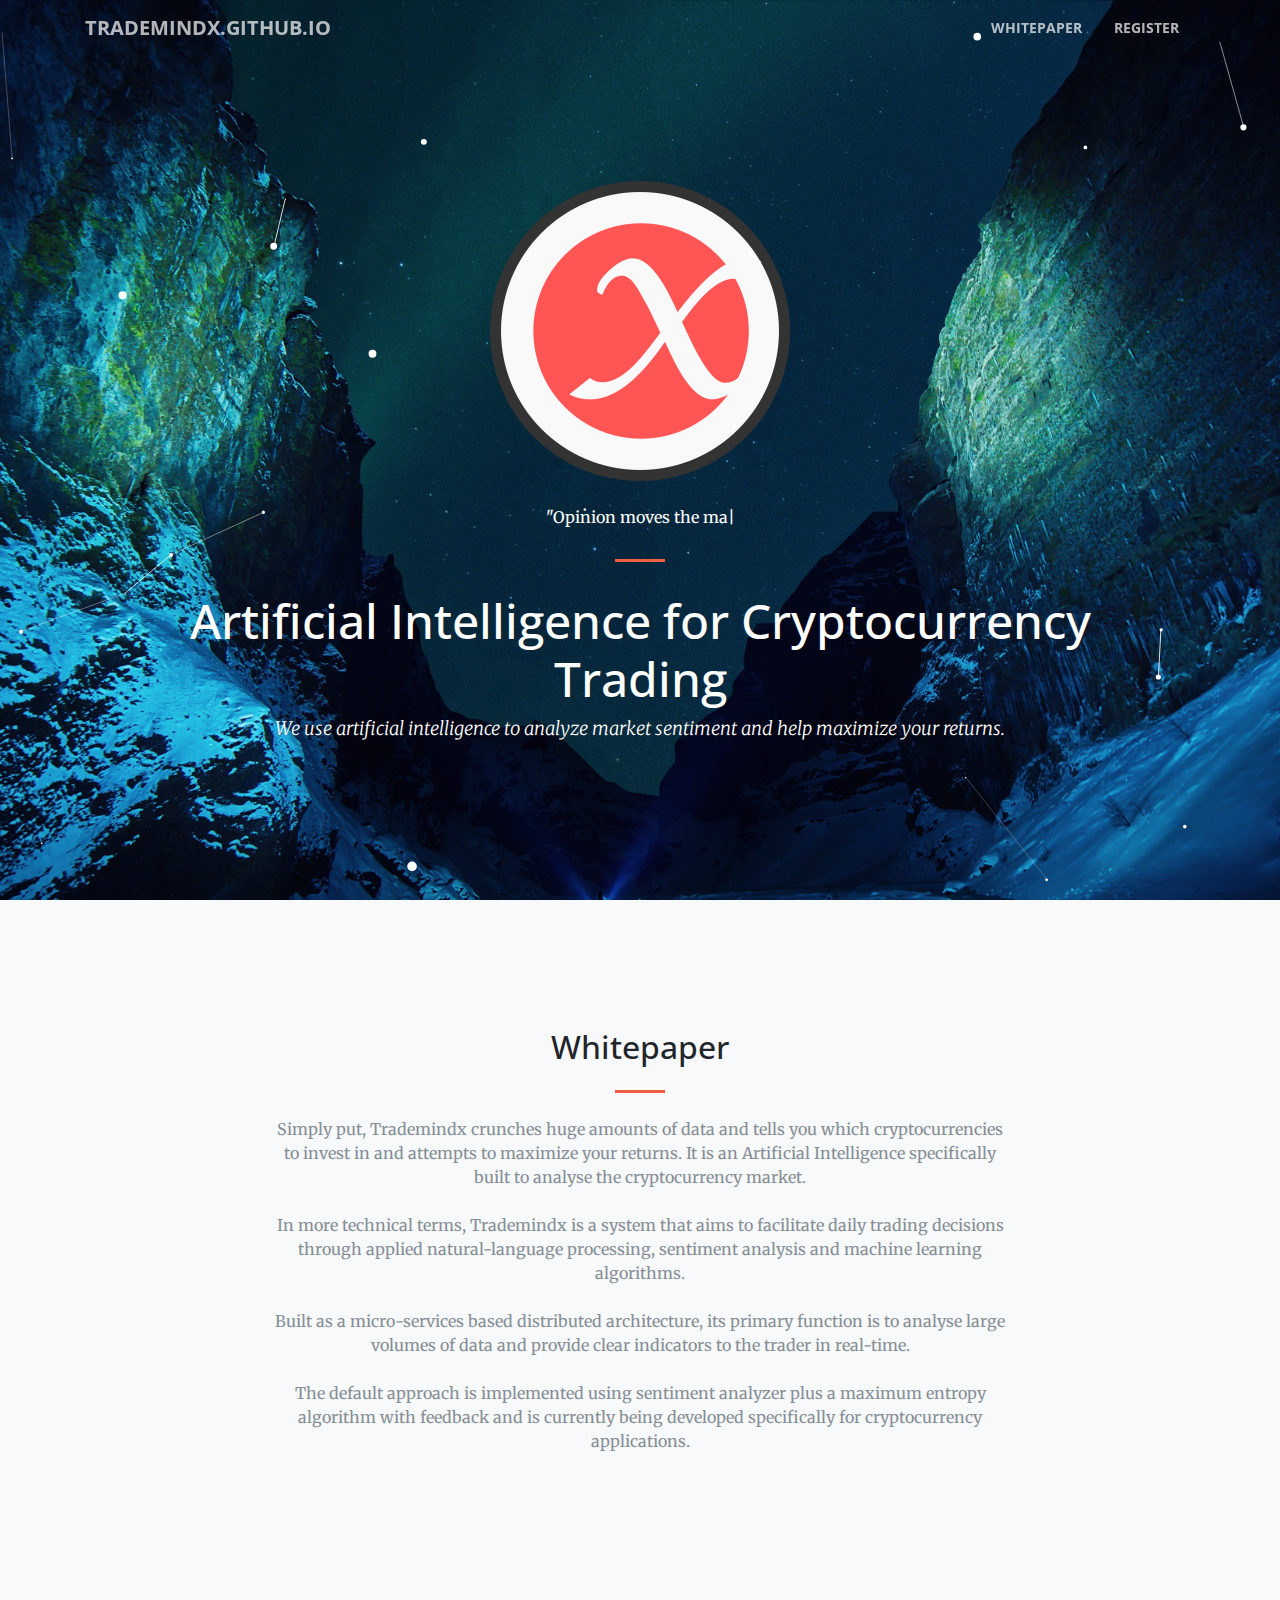
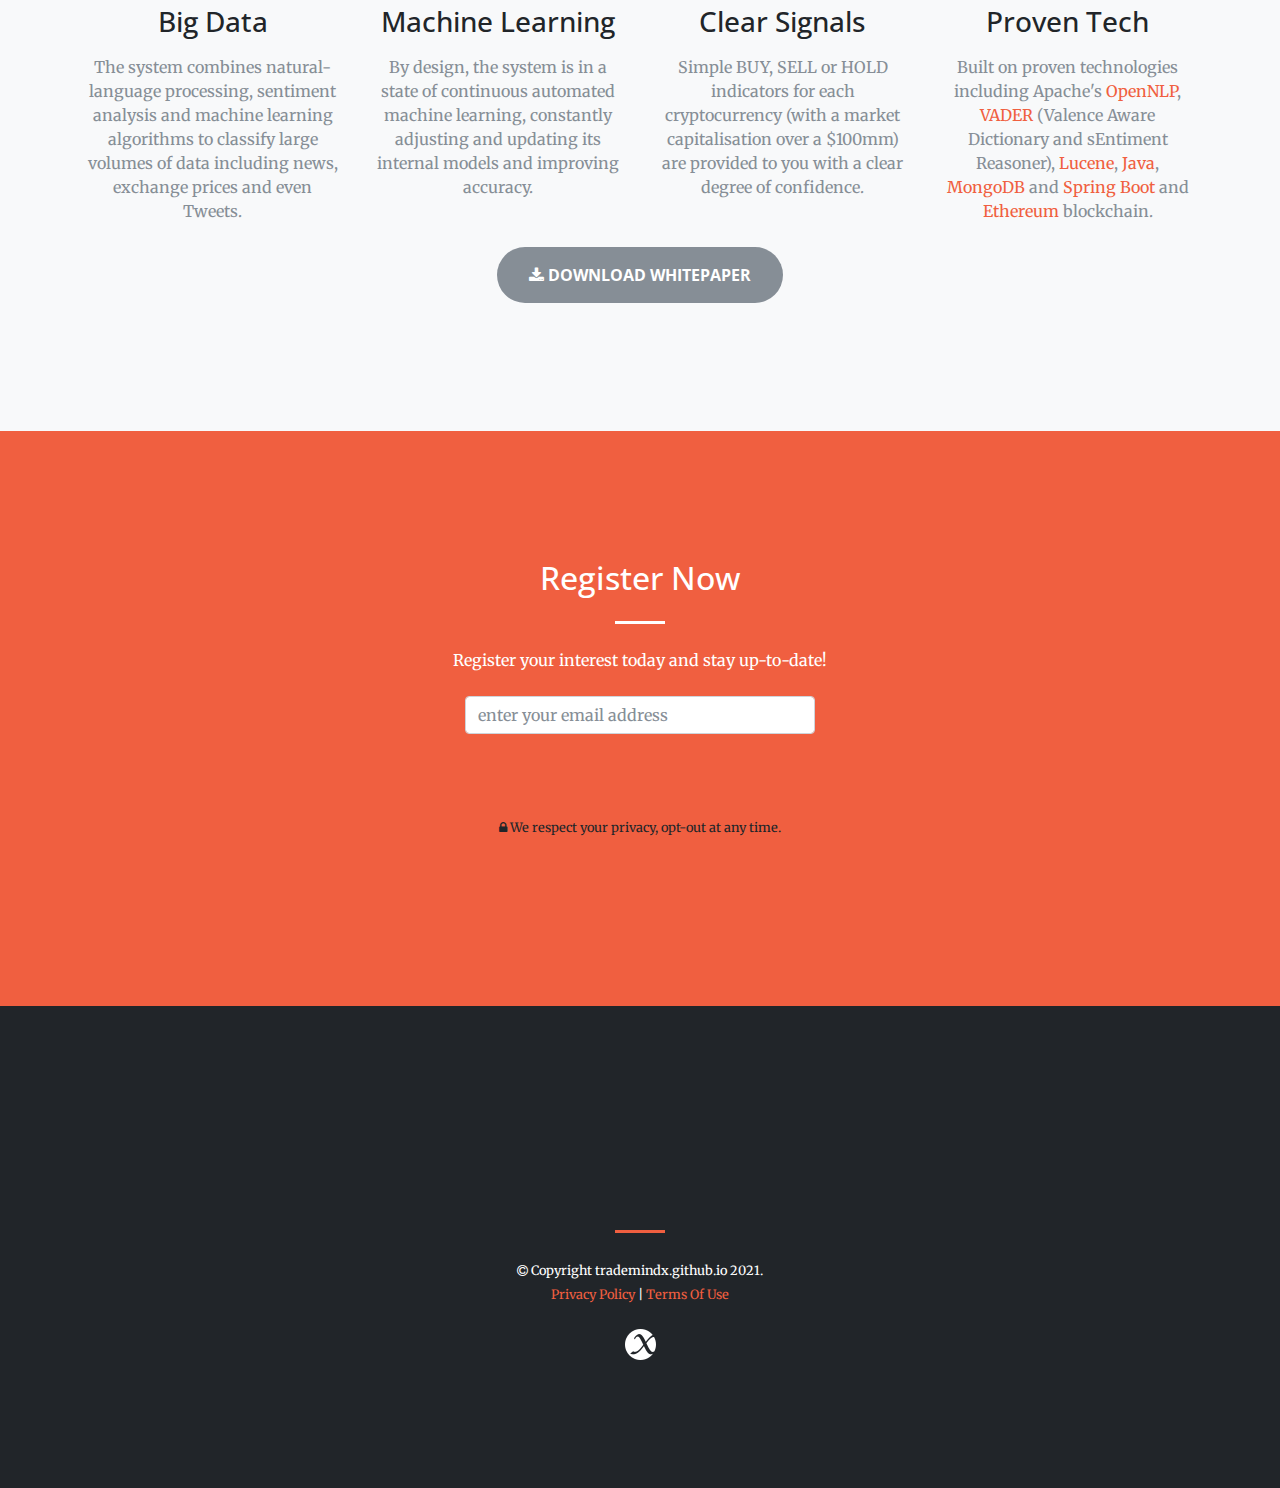
==== commit 8eb9ff3e: "update web url" ====
--- a/index.html
+++ b/index.html
@@ -4,7 +4,7 @@
         <meta charset="utf-8">
         <meta name="viewport" content="width=device-width, initial-scale=1, shrink-to-fit=no">
         <meta name="description" content="Get the edge in cryptocurrency trading! We use artificial intelligence to analyze market sentiment and help maximize your returns.">
-        <meta name="author" content="trademindx.com">
+        <meta name="author" content="trademindx.github.io">
 
         <!-- Twitter Card data -->
         <meta name="twitter:card" content="summary">
@@ -12,19 +12,19 @@
         <meta name="twitter:title" content="Trademindx - Artificial Intelligence for Cryptocurrency Trading">
         <meta name="twitter:description" content="Get the edge in cryptocurrency trading! We use artificial intelligence to analyze market sentiment and help maximize your returns.">
         <meta name="twitter:creator" content="@trademindx">
-        <meta name="twitter:image" content="https://trademindx.com/img/trademindx-logo-on-bg.png">
+        <meta name="twitter:image" content="https://trademindx.github.io/img/trademindx-logo-on-bg.png">
 
         <!-- OG tags -->
         <meta property="og:title" content="Trademindx - Artificial Intelligence for Cryptocurrency Trading" />
         <meta property="og:description" content="Get the edge in cryptocurrency trading! We use artificial intelligence to analyze market sentiment and help maximize your returns." />
-        <meta property="og:url" content="https://trademindx.com" />
+        <meta property="og:url" content="https://trademindx.github.io" />
         <meta property="og:type" content="website" />
         <meta property="og:site_name" content="Trademindx"/>
-        <meta property="og:image" content="https://trademindx.com/img/trademindx-logo-on-bg.png" />
+        <meta property="og:image" content="https://trademindx.github.io/img/trademindx-logo-on-bg.png" />
 
         <title>Trademindx - Artificial Intelligence for Cryptocurrency Trading</title>
 
-        <link rel="canonical" href="https://trademindx.com/">
+        <link rel="canonical" href="https://trademindx.github.io/">
 
         <!-- Bootstrap core CSS -->
         <link href="vendor/bootstrap/css/bootstrap.min.css" rel="stylesheet">
@@ -79,7 +79,7 @@
         <!-- Navigation -->
         <nav class="navbar navbar-expand-lg navbar-light fixed-top" id="mainNav">
             <div class="container">
-                <a class="navbar-brand js-scroll-trigger" href="#page-top">trademindx.com</a>
+                <a class="navbar-brand js-scroll-trigger" href="#page-top">trademindx.github.io</a>
                 <button class="navbar-toggler navbar-toggler-right" type="button" data-toggle="collapse"
                         data-target="#navbarResponsive" aria-controls="navbarResponsive" aria-expanded="false"
                         aria-label="Toggle navigation">
@@ -252,7 +252,7 @@
                         <br/>
                         <br/><br/>
                         <hr class="my-4">
-                        <small><i class="fa fa-copyright"></i> Copyright trademindx.com 2019.
+                        <small><i class="fa fa-copyright"></i> Copyright trademindx.github.io 2021.
                         </small>
                         <br />
                         <small><a href="privacy">Privacy Policy</a> | <a href="terms">Terms Of Use</a></small>
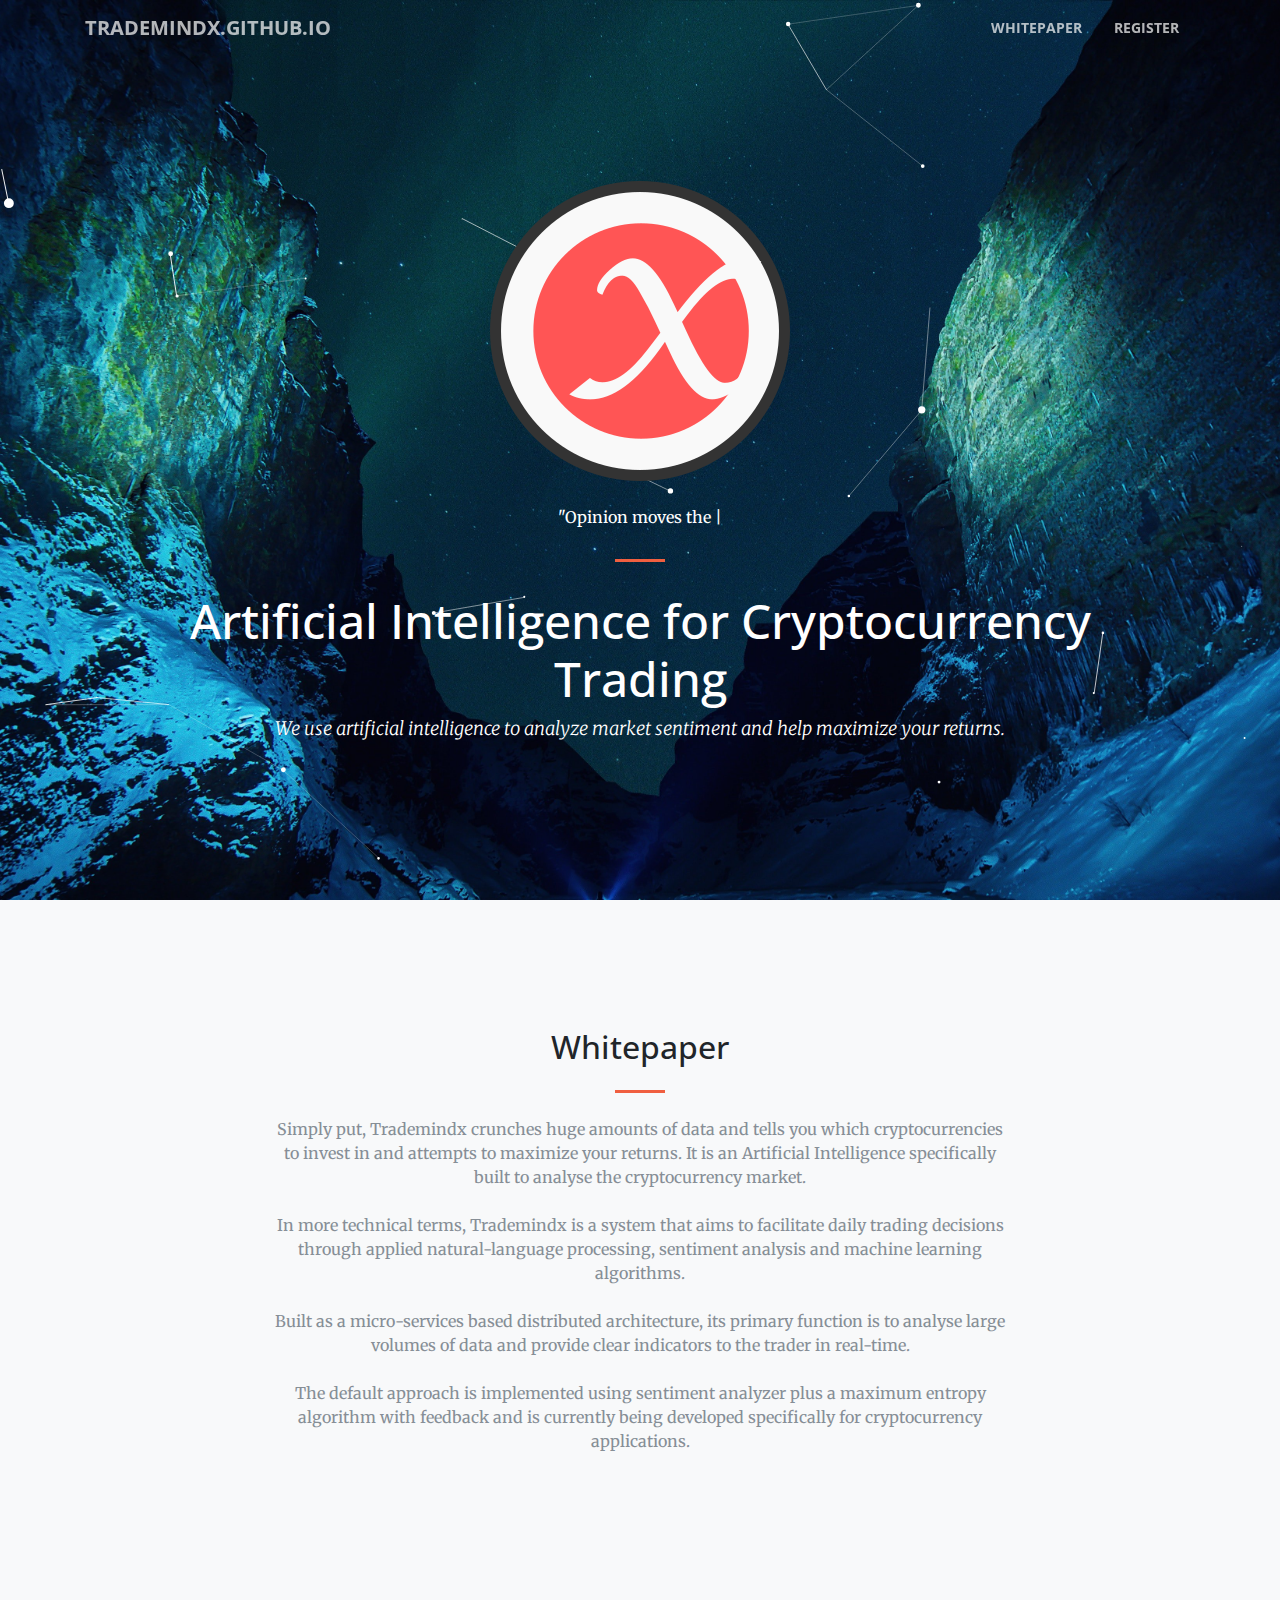
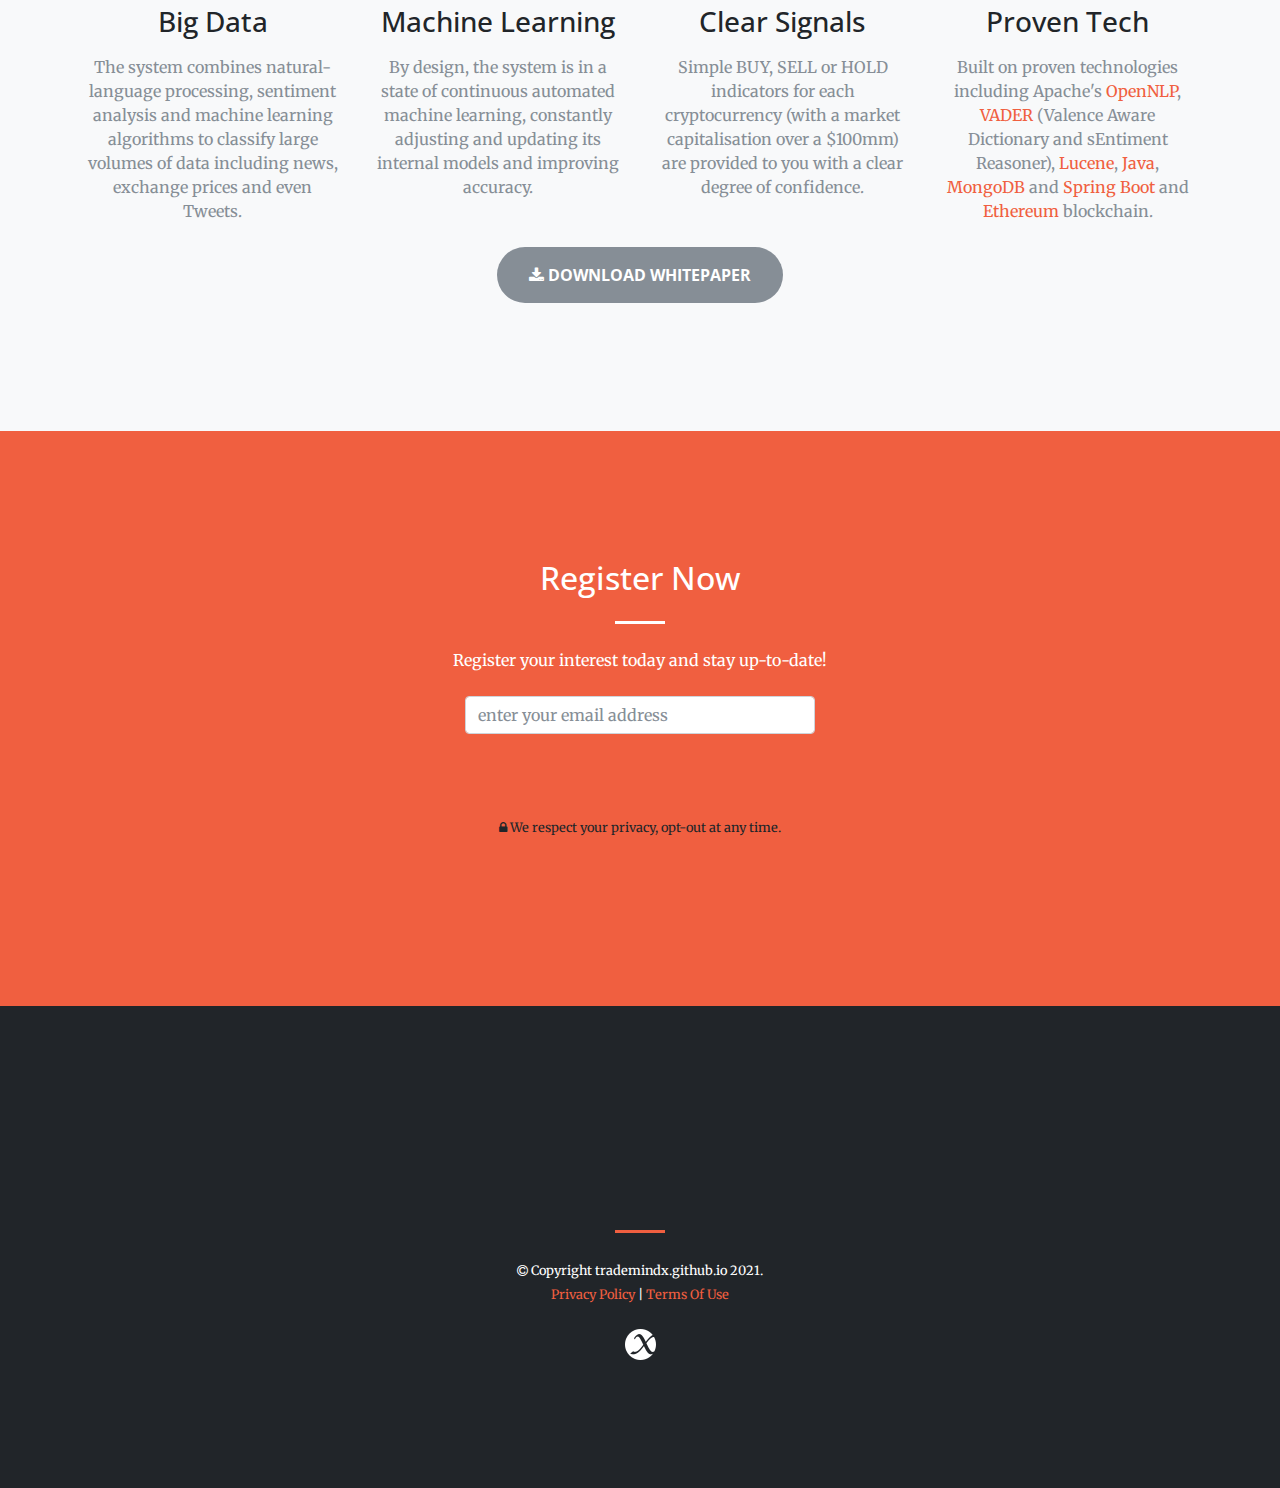
==== commit aaa9c8f6: "put whitepaper in sc" ====
--- a/index.html
+++ b/index.html
@@ -202,7 +202,7 @@
                     <div class="col-lg-8 mx-auto text-center">
                         <br />
                         <a class="btn btn-secondary btn-xl js-scroll-trigger"
-                           href="https://dl.dropboxusercontent.com/s/mi5aj49b3thqd5z/trademindx_whitepaper.pdf"
+                           href="trademindx_whitepaper.pdf"
                            target="_blank"><i class="fa fa-download fa"></i> Download Whitepaper</a>
                     </div>
                 </div>
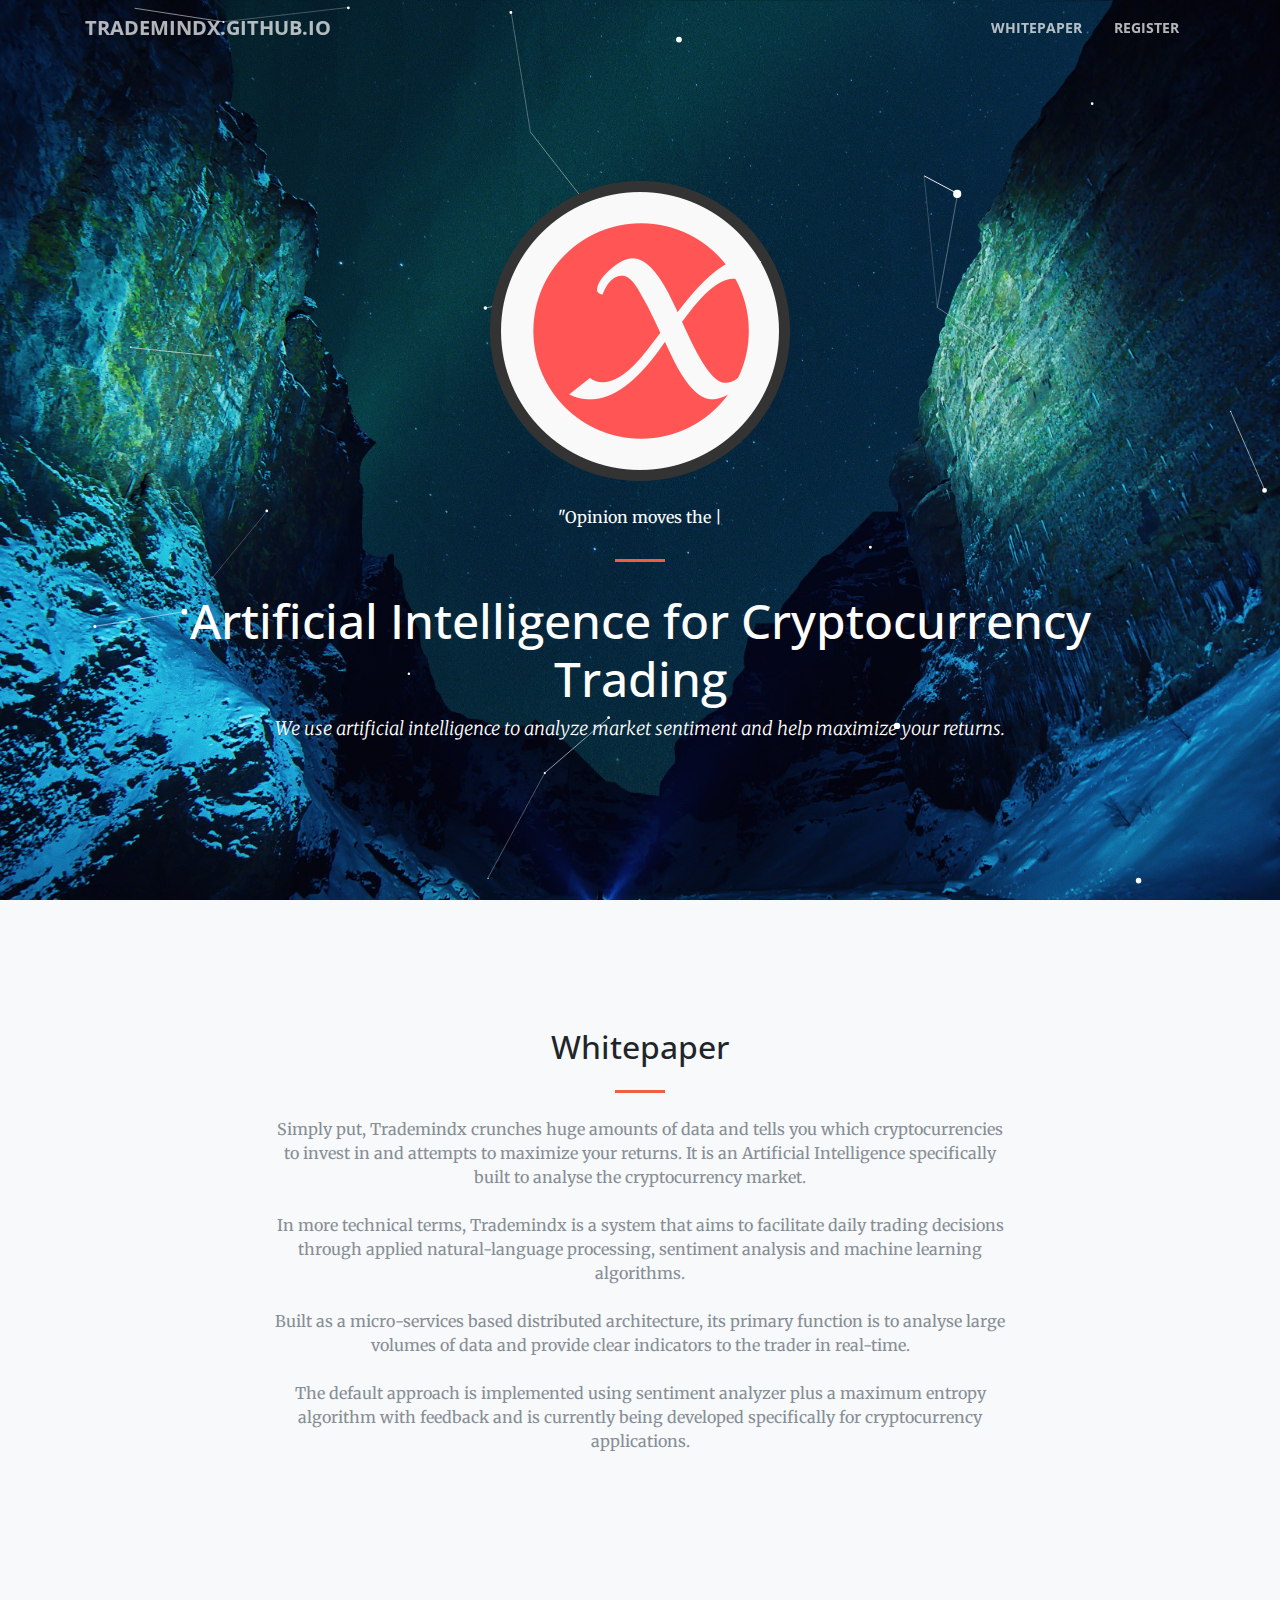
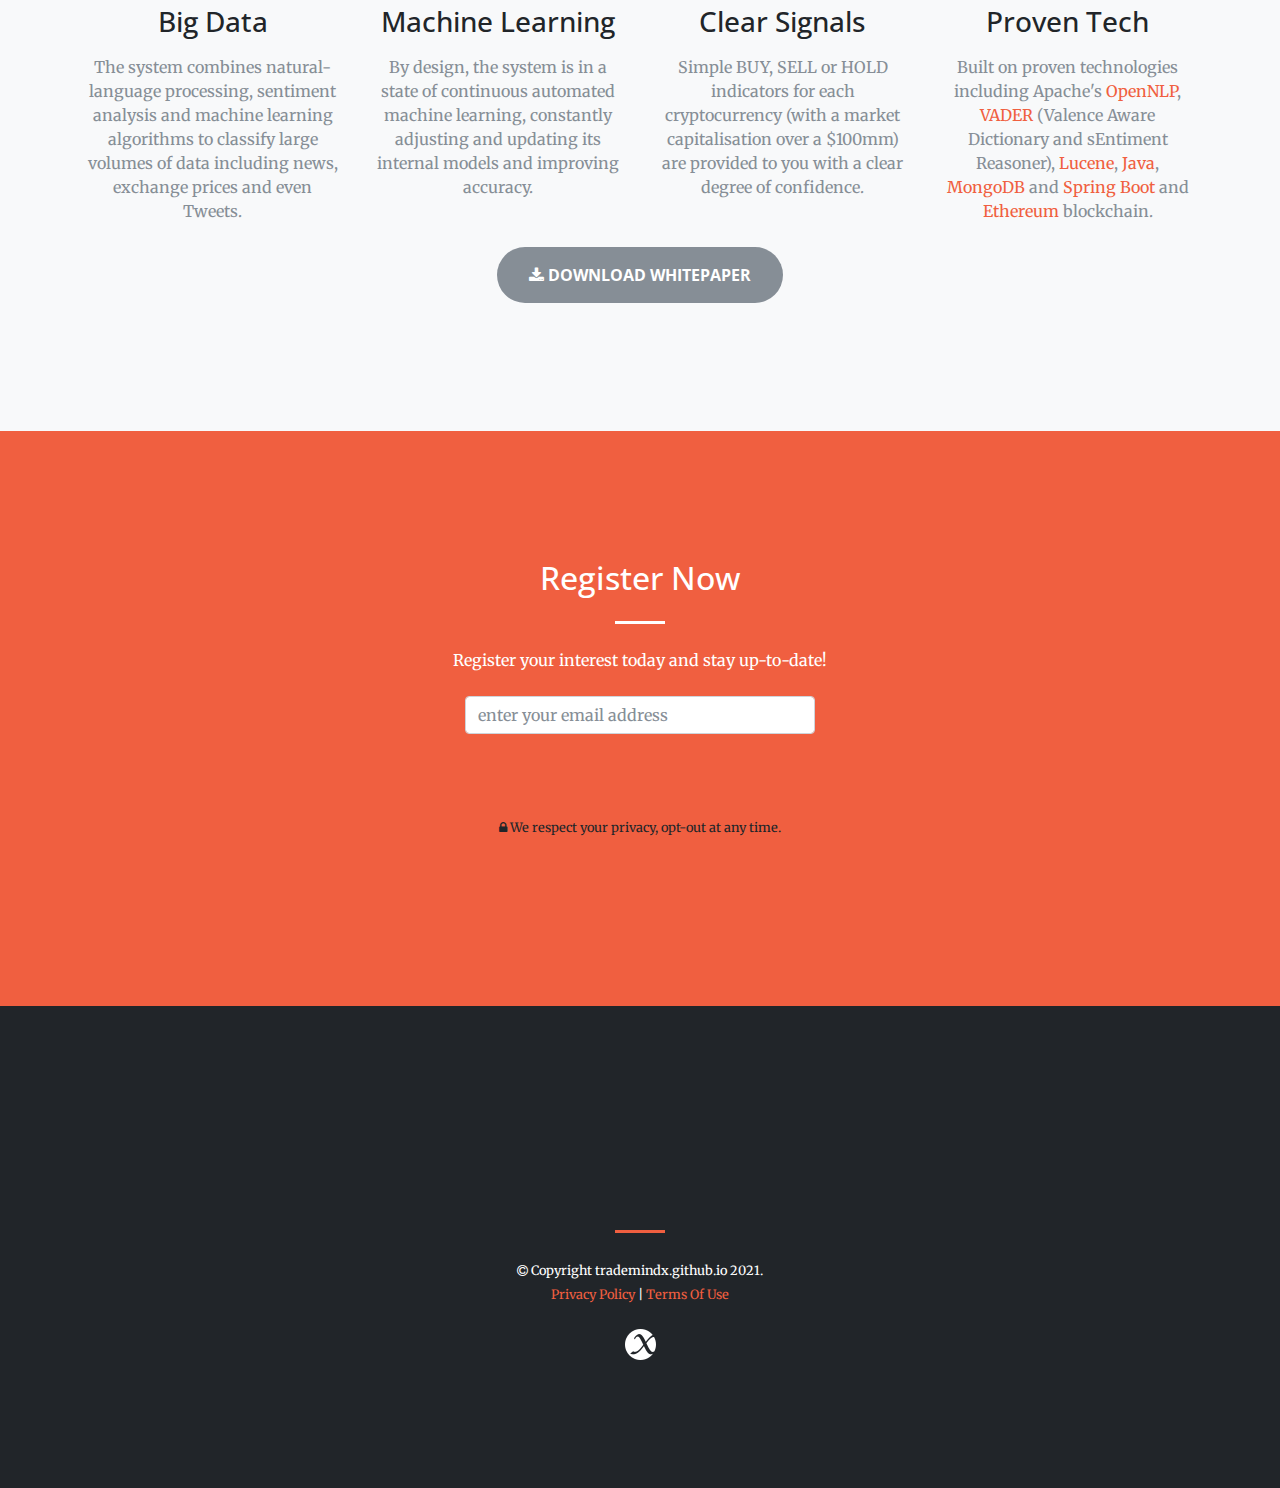
==== commit 2d8eeba4: "update google analytics tag" ====
--- a/index.html
+++ b/index.html
@@ -65,12 +65,13 @@
         <meta name="theme-color" content="#ffffff">
 
         <!-- Global site tag (gtag.js) - Google Analytics -->
-        <script async src="https://www.googletagmanager.com/gtag/js?id=UA-112080053-1"></script>
+        <script async src="https://www.googletagmanager.com/gtag/js?id=G-H08BELJVTN"></script>
         <script>
         window.dataLayer = window.dataLayer || [];
         function gtag(){dataLayer.push(arguments);}
         gtag('js', new Date());
-        gtag('config', 'UA-112080053-1');
+
+        gtag('config', 'G-H08BELJVTN');
         </script>
     </head>
 
